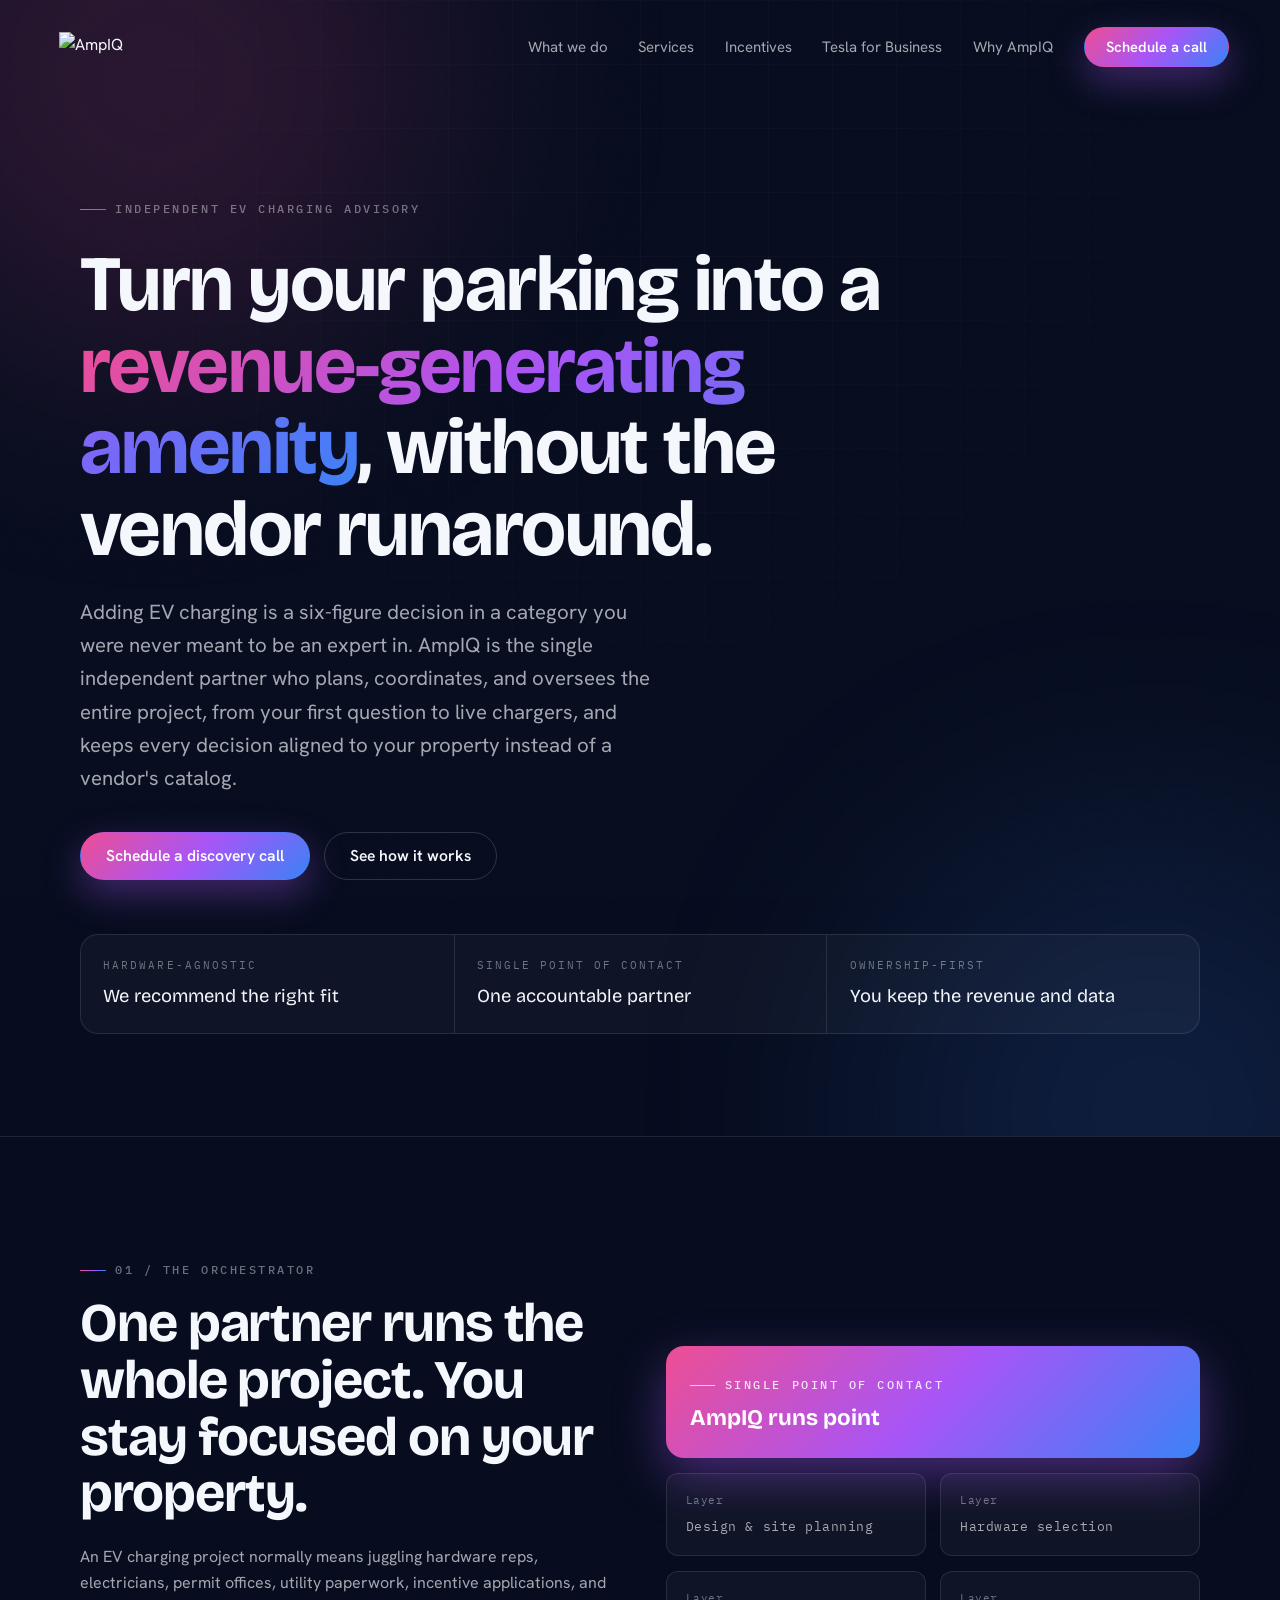
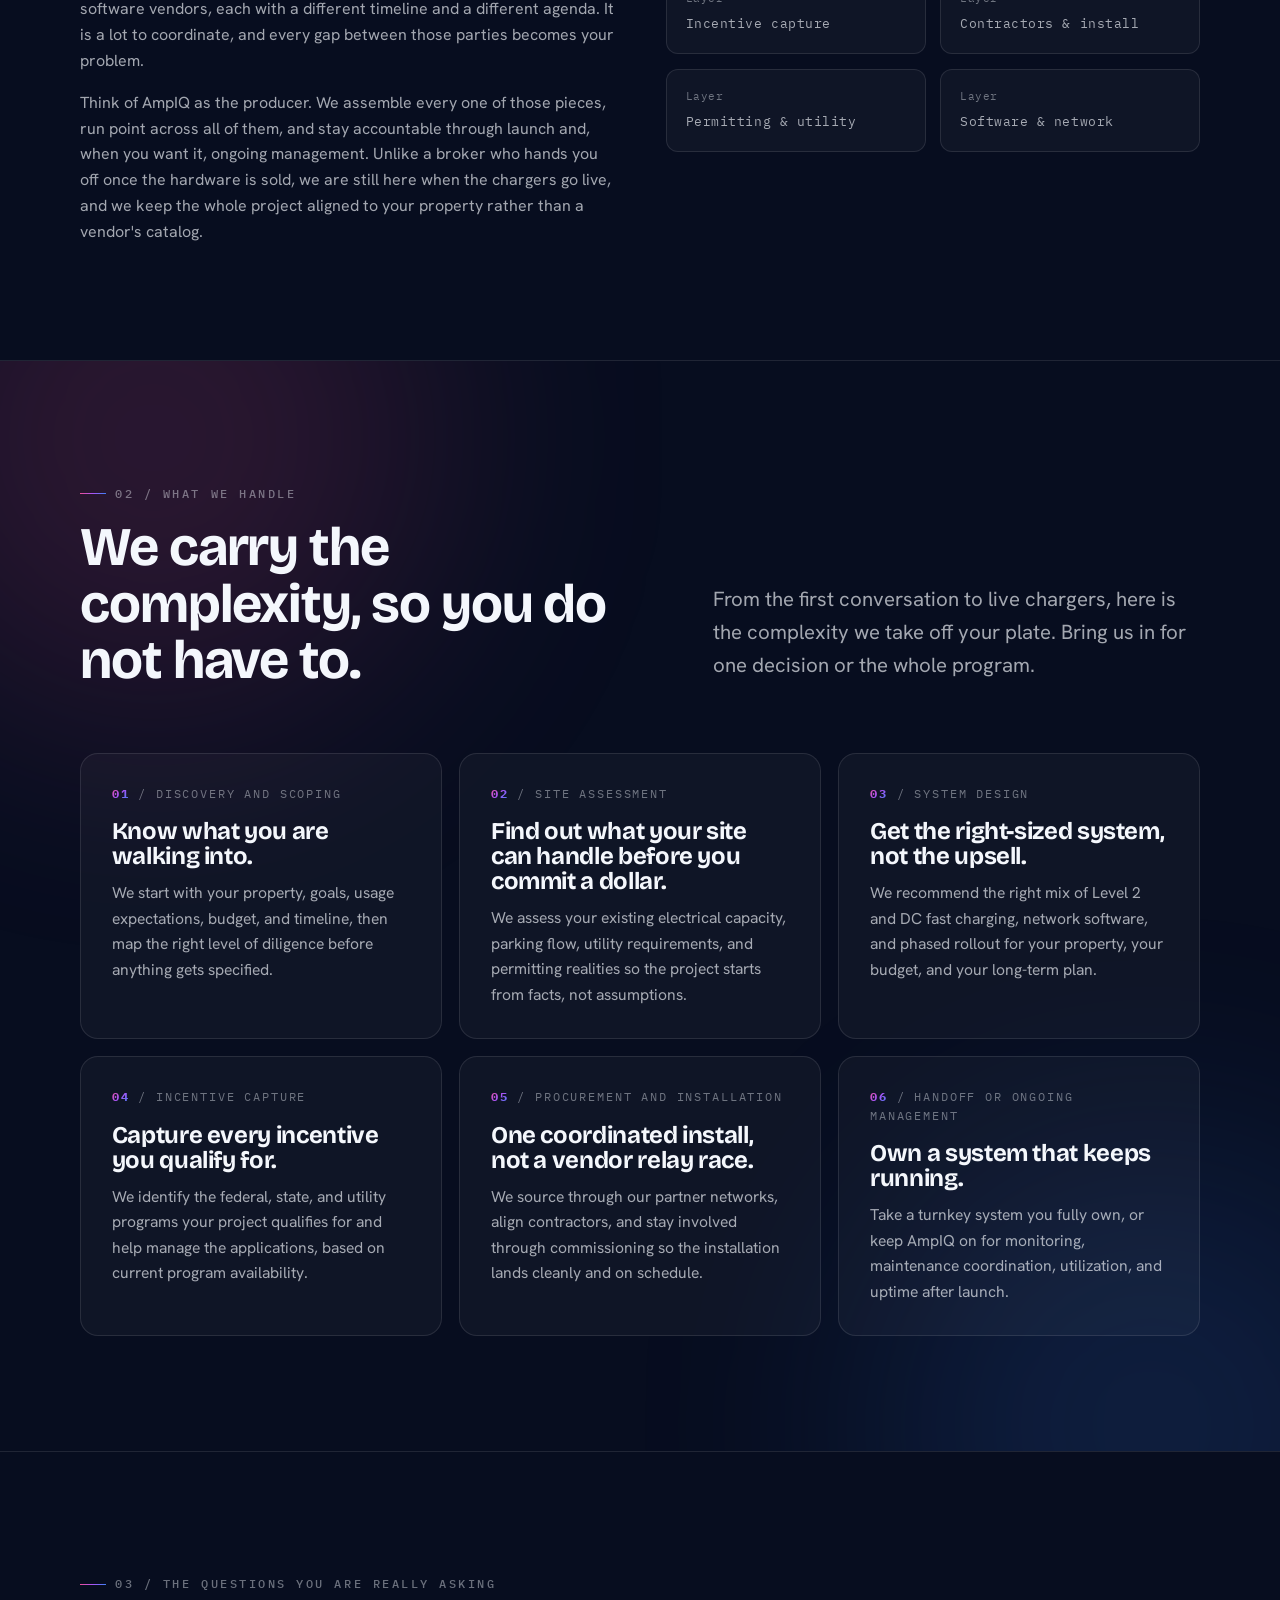
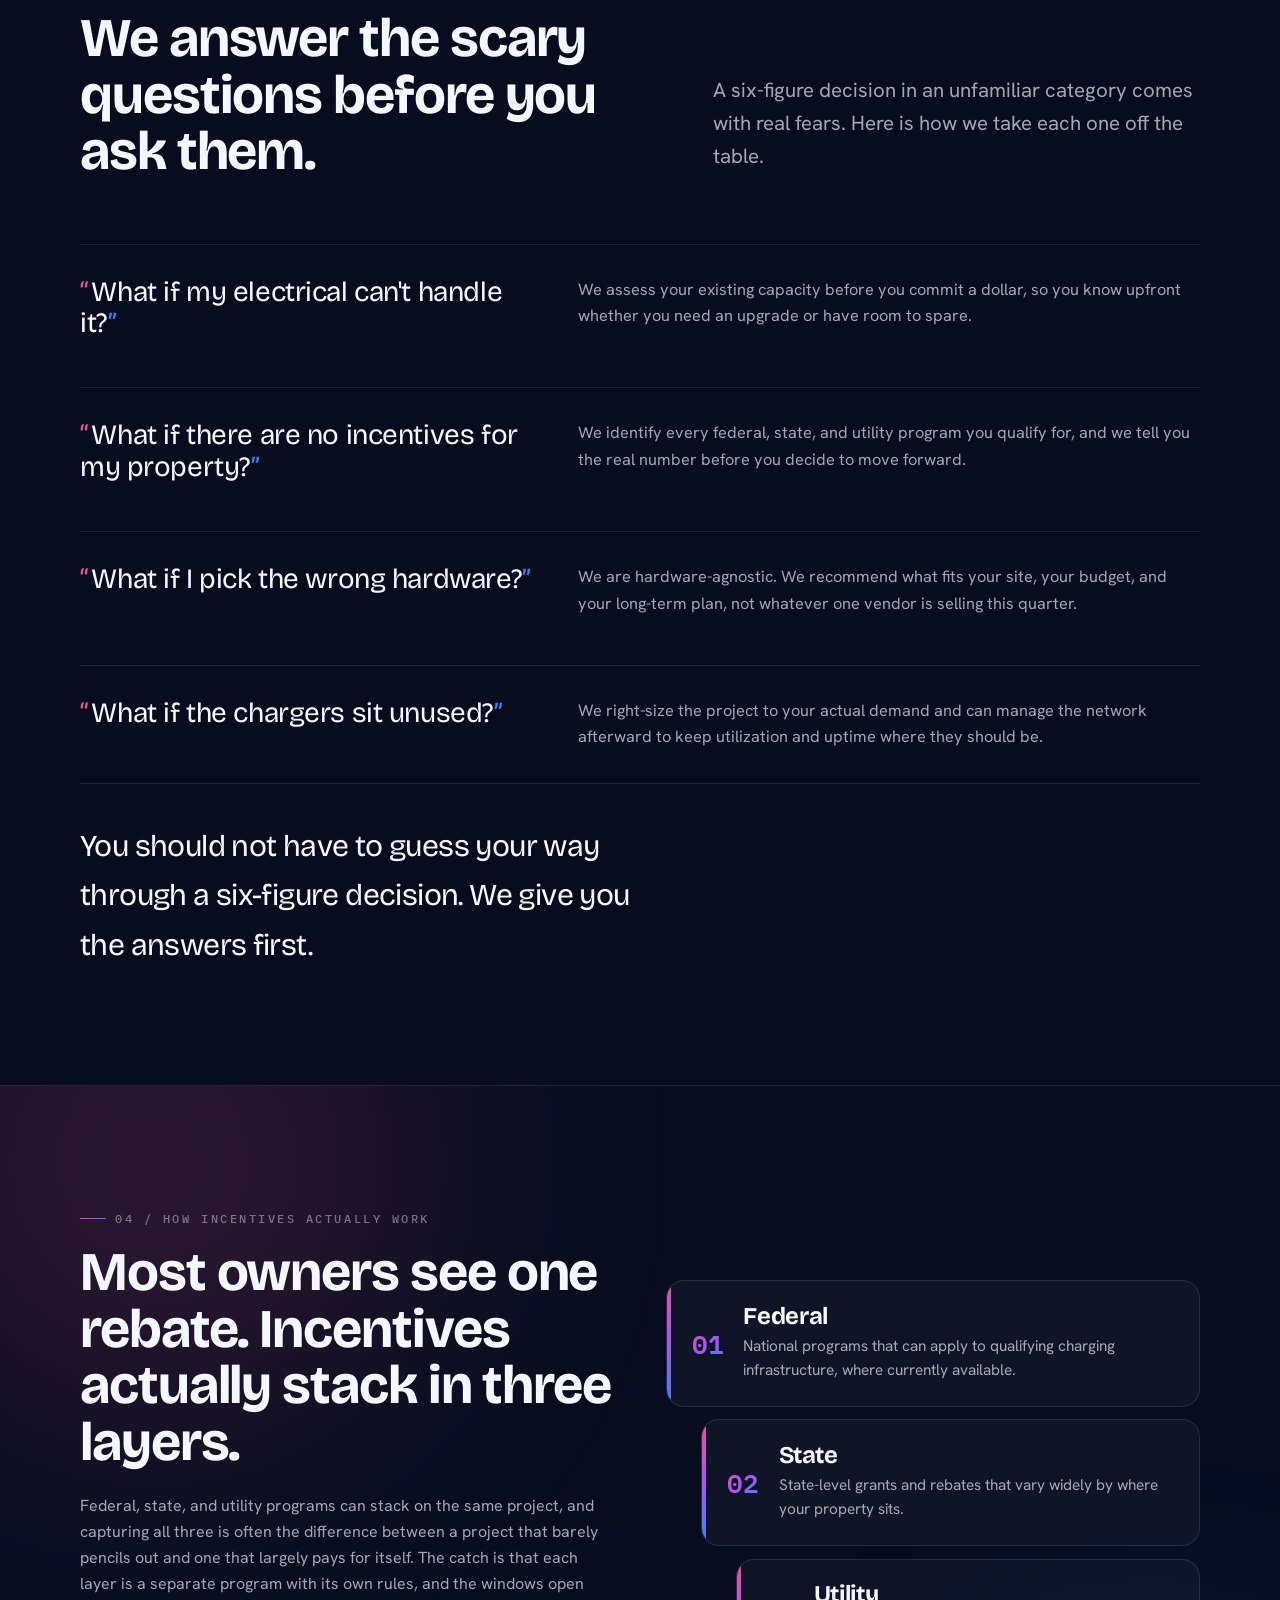
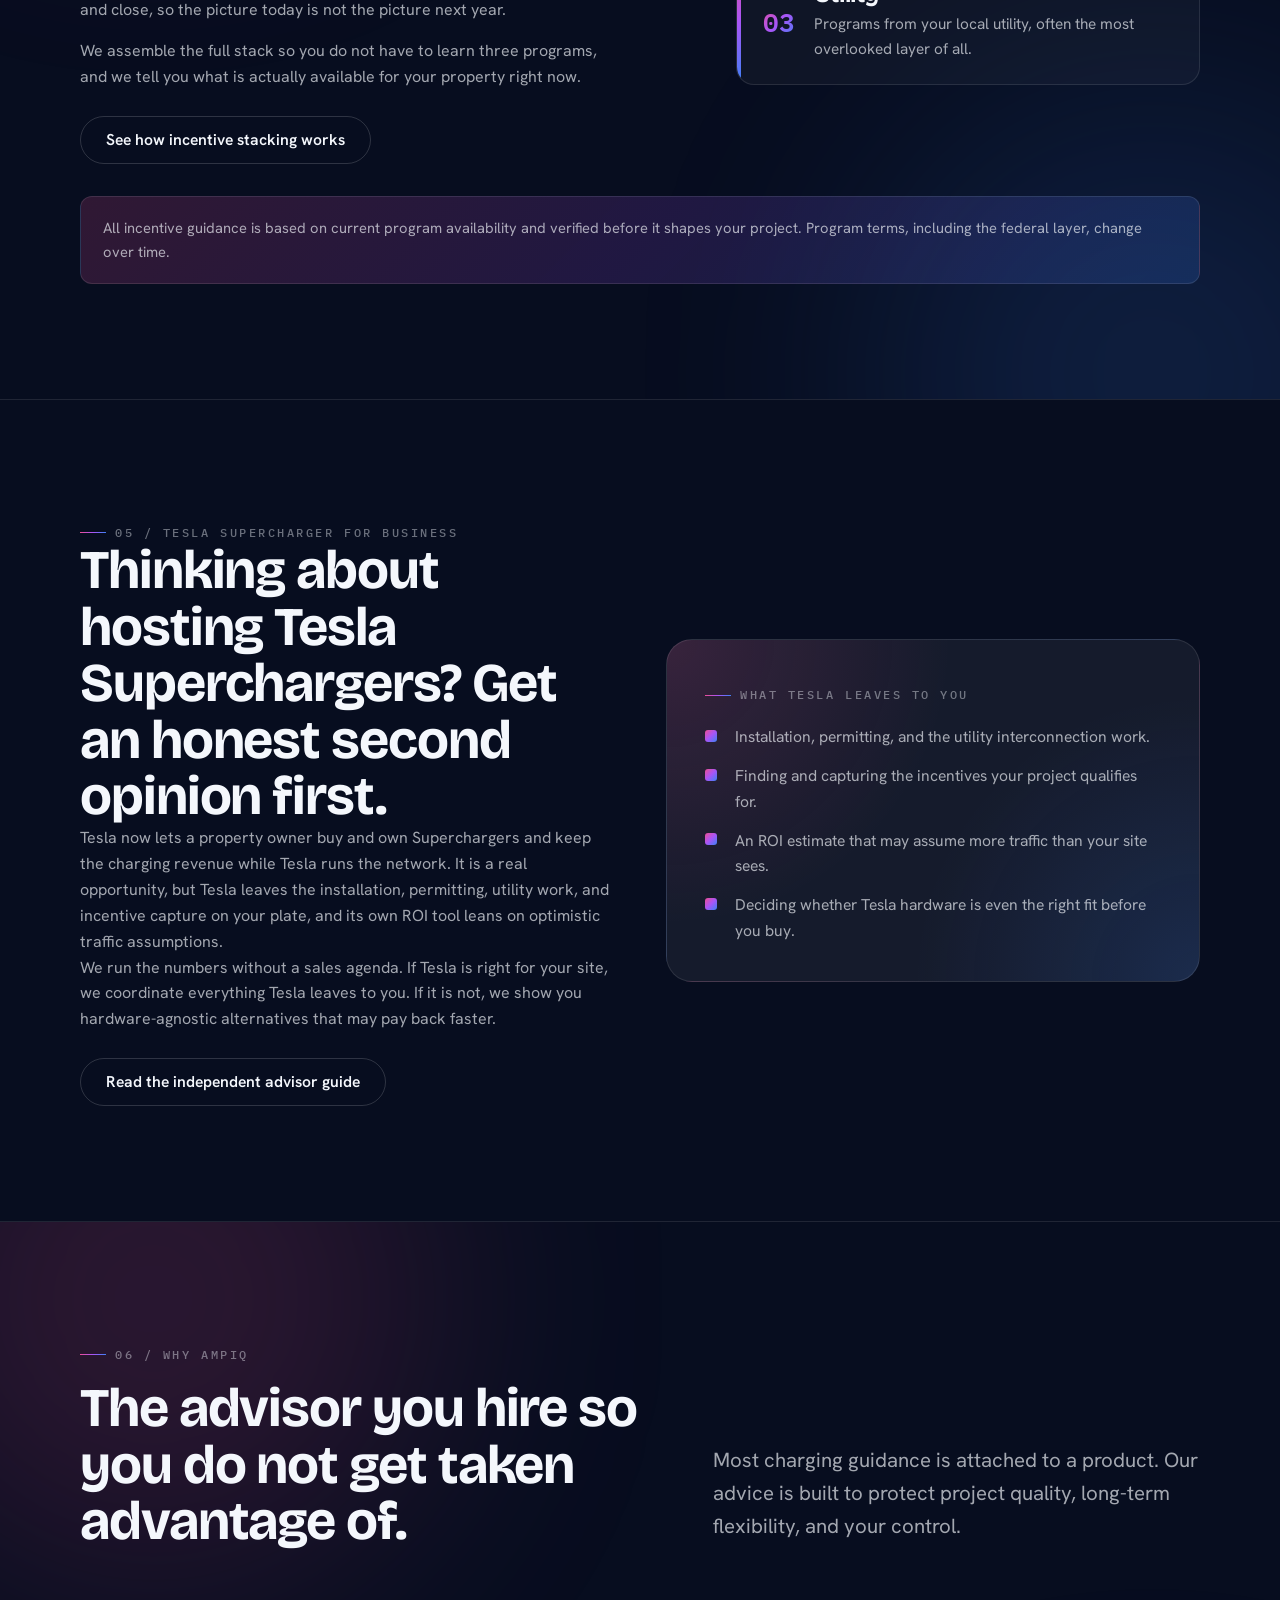
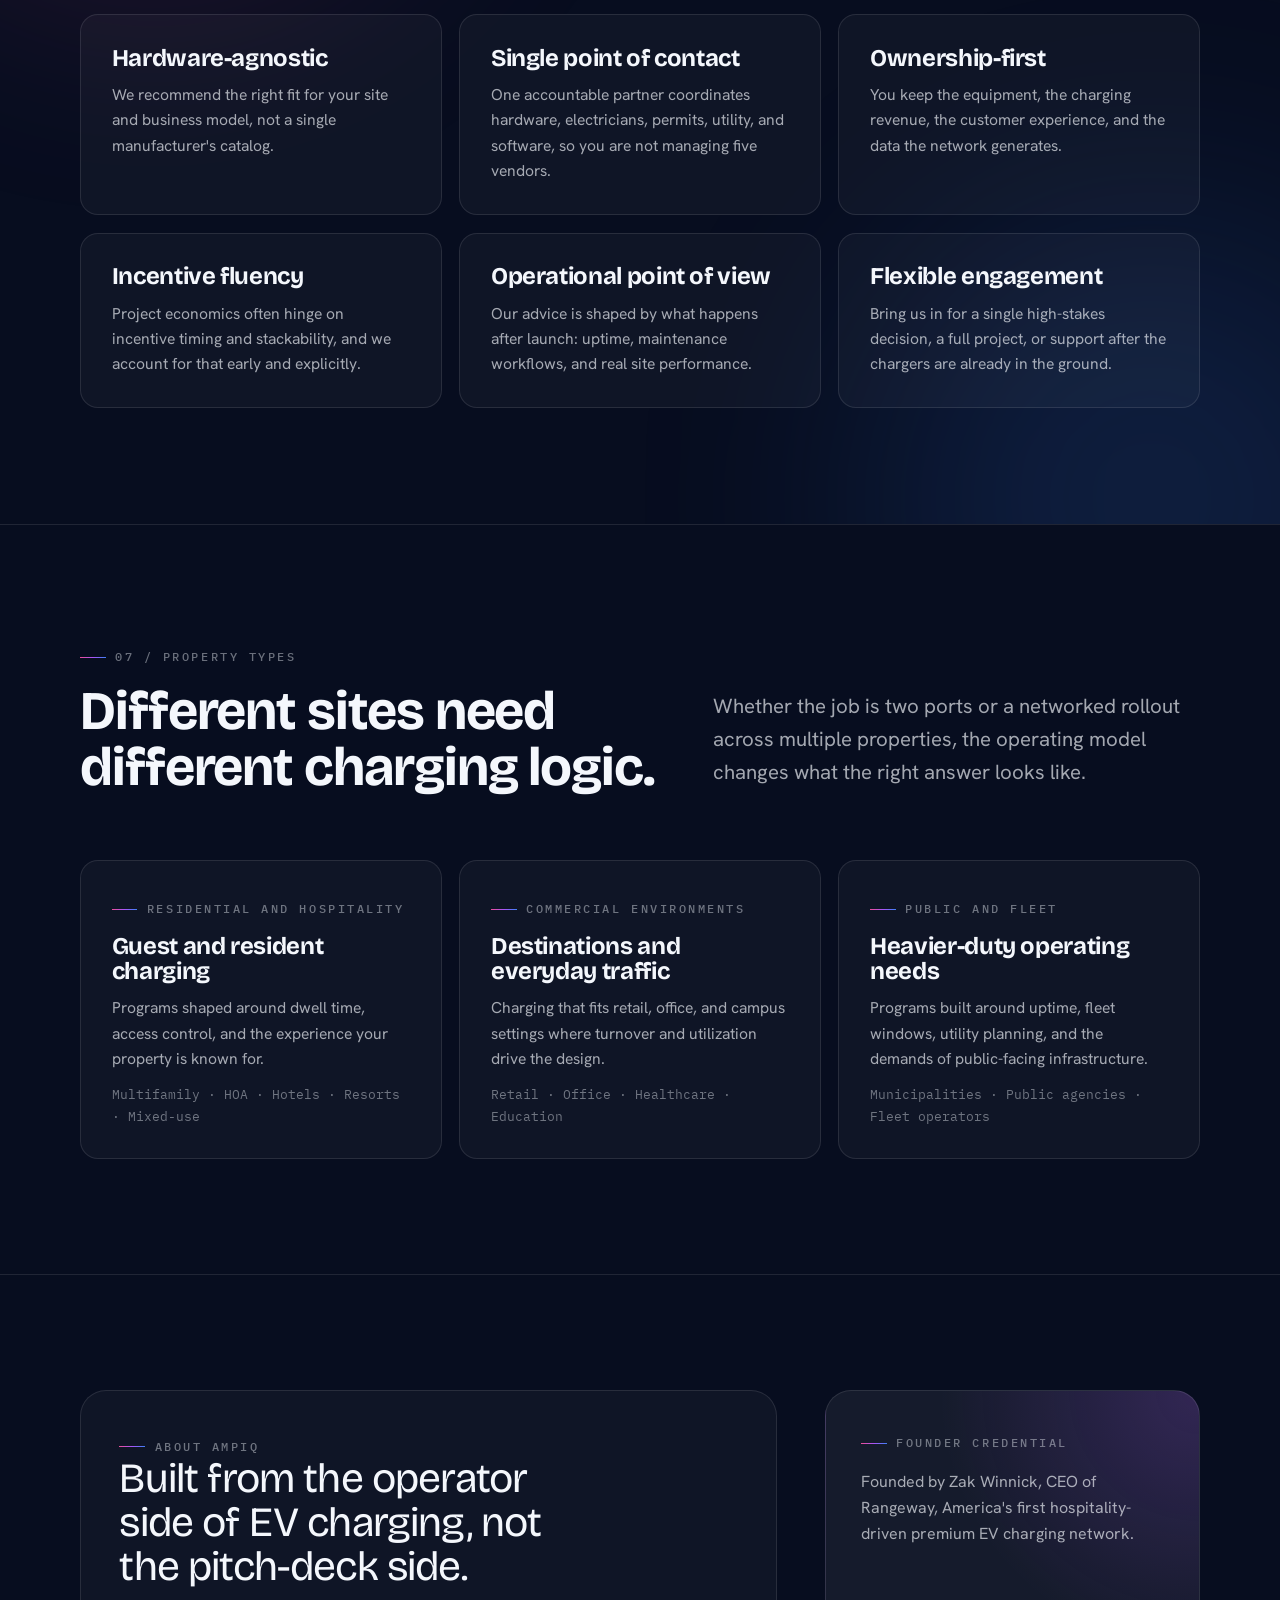
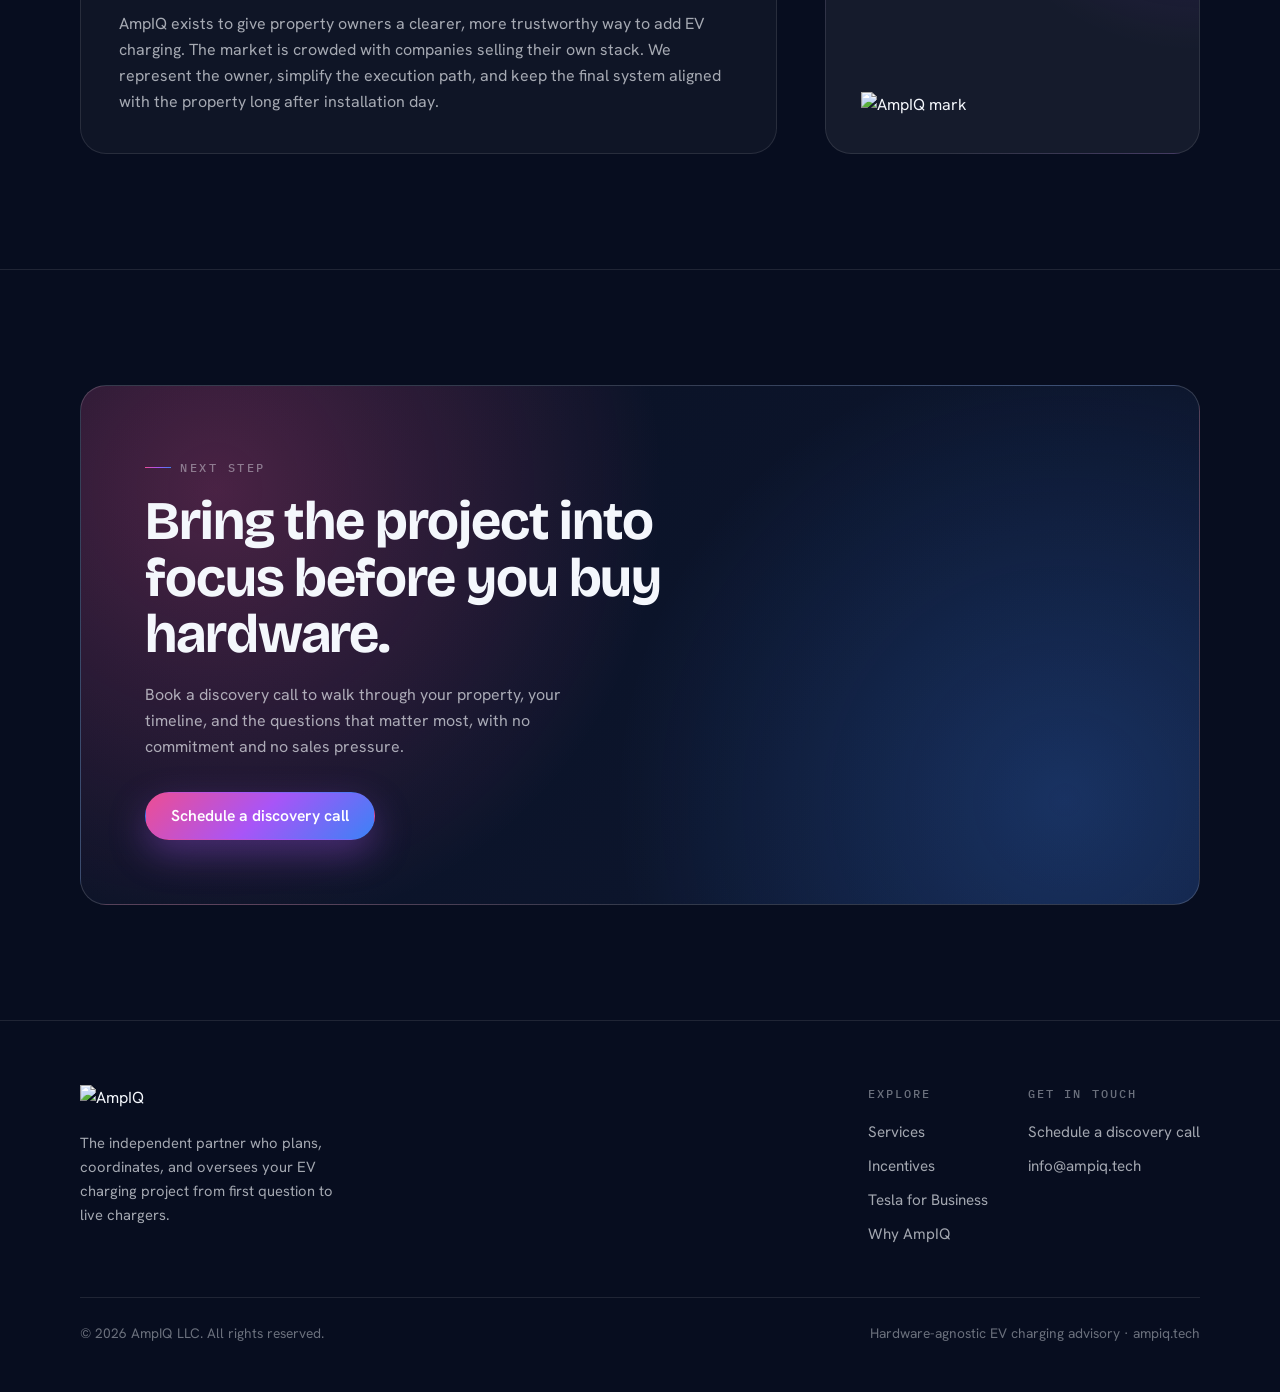
==== index.html @ 083b773a "Fix What We Handle heading copy Co-Authored-By: Claude Opus 4.8 (1M context) <noreply@anthropic.com>" ====
<!DOCTYPE html>
<html lang="en">
<head>
  <script>document.documentElement.classList.add('js');</script>
  <script src="https://tinylytics.app/embed/AM-qzx8NUo6Ey3s-_Zhz.js" defer></script>
  <meta charset="UTF-8">
  <meta name="viewport" content="width=device-width, initial-scale=1.0">
  <title>AmpIQ | The Independent Orchestrator for EV Charging Projects</title>
  <meta name="description" content="AmpIQ is the independent partner who plans, coordinates, and oversees your EV charging project from first question to live chargers. Hardware-agnostic, ownership-first, a single point of contact.">
  <link rel="canonical" href="https://ampiq.tech/">
  <meta property="og:title" content="AmpIQ | The Independent Orchestrator for EV Charging Projects">
  <meta property="og:description" content="One independent partner who plans, coordinates, and oversees your EV charging project from first question to live chargers, aligned to your property instead of a vendor's catalog.">
  <meta property="og:type" content="website">
  <meta property="og:url" content="https://ampiq.tech/">
  <meta property="og:image" content="https://ampiq.tech/assets/ampiq-icon.png">
  <meta name="twitter:card" content="summary">
  <meta name="twitter:title" content="AmpIQ | The Independent Orchestrator for EV Charging">
  <meta name="twitter:description" content="One independent partner who plans, coordinates, and oversees your EV charging project, aligned to your property instead of a vendor's catalog.">
  <meta name="twitter:image" content="https://ampiq.tech/assets/ampiq-icon.png">
  <link rel="icon" href="assets/ampiq-icon.png" type="image/png">
  <link rel="apple-touch-icon" href="assets/ampiq-icon.png">
  <link rel="preconnect" href="https://fonts.googleapis.com">
  <link rel="preconnect" href="https://fonts.gstatic.com" crossorigin>
  <link href="https://fonts.googleapis.com/css2?family=Bricolage+Grotesque:opsz,wght@12..96,400..800&family=Hanken+Grotesk:wght@400;500;600;700&family=IBM+Plex+Mono:wght@400;500&display=swap" rel="stylesheet">
  <link rel="stylesheet" href="assets/styles.css">
</head>
<body>
  <nav class="nav">
    <div class="nav-inner">
      <a href="/" class="nav-logo" aria-label="AmpIQ home">
        <img src="assets/ampiq-logo.png" alt="AmpIQ">
      </a>
      <div class="nav-links">
        <a href="#orchestrator">What we do</a>
        <a href="#handle">Services</a>
        <a href="incentives.html">Incentives</a>
        <a href="tesla-supercharger-for-business.html">Tesla for Business</a>
        <a href="#why">Why AmpIQ</a>
        <a href="https://cal.com/zakwinnick/ampiq" target="_blank" rel="noopener" class="btn btn-primary">Schedule a call</a>
      </div>
      <button class="nav-toggle" aria-label="Open menu" aria-expanded="false">
        <span></span><span></span><span></span>
      </button>
    </div>
  </nav>

  <div class="mobile-menu">
    <span class="label">Menu</span>
    <a href="#orchestrator">What we do</a>
    <a href="#handle">Services</a>
    <a href="incentives.html">Incentives</a>
    <a href="tesla-supercharger-for-business.html">Tesla for Business</a>
    <a href="#why">Why AmpIQ</a>
    <a href="https://cal.com/zakwinnick/ampiq" target="_blank" rel="noopener" class="btn btn-primary">Schedule a discovery call</a>
  </div>

  <main>
    <!-- Hero -->
    <section class="section hero">
      <div class="glow"></div>
      <div class="container">
        <div class="load">
          <span class="label hero-eyebrow">Independent EV charging advisory</span>
          <h1>Turn your parking into a <span class="charge">revenue-generating amenity</span>, without the vendor runaround.</h1>
          <p class="lead">Adding EV charging is a six-figure decision in a category you were never meant to be an expert in. AmpIQ is the single independent partner who plans, coordinates, and oversees the entire project, from your first question to live chargers, and keeps every decision aligned to your property instead of a vendor's catalog.</p>
          <div class="hero-actions">
            <a href="https://cal.com/zakwinnick/ampiq" target="_blank" rel="noopener" class="btn btn-primary">Schedule a discovery call</a>
            <a href="#handle" class="btn btn-ghost">See how it works</a>
          </div>
          <dl class="hero-spec">
            <div>
              <dt>Hardware-agnostic</dt>
              <dd>We recommend the right fit</dd>
            </div>
            <div>
              <dt>Single point of contact</dt>
              <dd>One accountable partner</dd>
            </div>
            <div>
              <dt>Ownership-first</dt>
              <dd>You keep the revenue and data</dd>
            </div>
          </dl>
        </div>
      </div>
    </section>

    <!-- Orchestrator centerpiece -->
    <section class="section" id="orchestrator">
      <div class="container">
        <div class="orchestrator-grid">
          <div class="orchestrator-copy reveal">
            <span class="label">01 / The orchestrator</span>
            <h2>One partner runs the whole project. You stay focused on your property.</h2>
            <p>An EV charging project normally means juggling hardware reps, electricians, permit offices, utility paperwork, incentive applications, and software vendors, each with a different timeline and a different agenda. It is a lot to coordinate, and every gap between those parties becomes your problem.</p>
            <p>Think of AmpIQ as the producer. We assemble every one of those pieces, run point across all of them, and stay accountable through launch and, when you want it, ongoing management. Unlike a broker who hands you off once the hardware is sold, we are still here when the chargers go live, and we keep the whole project aligned to your property rather than a vendor's catalog.</p>
          </div>
          <div class="assembly reveal" aria-hidden="true">
            <div class="assembly-core">
              <div>
                <span class="label">Single point of contact</span>
                <strong>AmpIQ runs point</strong>
              </div>
            </div>
            <div class="tile"><span>Layer</span>Design &amp; site planning</div>
            <div class="tile"><span>Layer</span>Hardware selection</div>
            <div class="tile"><span>Layer</span>Incentive capture</div>
            <div class="tile"><span>Layer</span>Contractors &amp; install</div>
            <div class="tile"><span>Layer</span>Permitting &amp; utility</div>
            <div class="tile"><span>Layer</span>Software &amp; network</div>
          </div>
        </div>
      </div>
    </section>

    <!-- What we handle -->
    <section class="section" id="handle">
      <div class="glow"></div>
      <div class="container">
        <div class="heading reveal">
          <div>
            <span class="label">02 / What we handle</span>
            <h2>We carry the complexity, so you do not have to.</h2>
          </div>
          <p class="lead">From the first conversation to live chargers, here is the complexity we take off your plate. Bring us in for one decision or the whole program.</p>
        </div>
        <div class="grid grid-3">
          <article class="card reveal">
            <div class="index"><b>01</b> / Discovery and scoping</div>
            <h3>Know what you are walking into.</h3>
            <p>We start with your property, goals, usage expectations, budget, and timeline, then map the right level of diligence before anything gets specified.</p>
          </article>
          <article class="card reveal">
            <div class="index"><b>02</b> / Site assessment</div>
            <h3>Find out what your site can handle before you commit a dollar.</h3>
            <p>We assess your existing electrical capacity, parking flow, utility requirements, and permitting realities so the project starts from facts, not assumptions.</p>
          </article>
          <article class="card reveal">
            <div class="index"><b>03</b> / System design</div>
            <h3>Get the right-sized system, not the upsell.</h3>
            <p>We recommend the right mix of Level 2 and DC fast charging, network software, and phased rollout for your property, your budget, and your long-term plan.</p>
          </article>
          <article class="card reveal">
            <div class="index"><b>04</b> / Incentive capture</div>
            <h3>Capture every incentive you qualify for.</h3>
            <p>We identify the federal, state, and utility programs your project qualifies for and help manage the applications, based on current program availability.</p>
          </article>
          <article class="card reveal">
            <div class="index"><b>05</b> / Procurement and installation</div>
            <h3>One coordinated install, not a vendor relay race.</h3>
            <p>We source through our partner networks, align contractors, and stay involved through commissioning so the installation lands cleanly and on schedule.</p>
          </article>
          <article class="card reveal">
            <div class="index"><b>06</b> / Handoff or ongoing management</div>
            <h3>Own a system that keeps running.</h3>
            <p>Take a turnkey system you fully own, or keep AmpIQ on for monitoring, maintenance coordination, utilization, and uptime after launch.</p>
          </article>
        </div>
      </div>
    </section>

    <!-- The questions you're really asking -->
    <section class="section" id="questions">
      <div class="container">
        <div class="heading reveal">
          <div>
            <span class="label">03 / The questions you are really asking</span>
            <h2>We answer the scary questions before you ask them.</h2>
          </div>
          <p class="lead">A six-figure decision in an unfamiliar category comes with real fears. Here is how we take each one off the table.</p>
        </div>
        <div class="questions">
          <div class="qa reveal">
            <p class="q">What if my electrical can't handle it?</p>
            <p class="a">We assess your existing capacity before you commit a dollar, so you know upfront whether you need an upgrade or have room to spare.</p>
          </div>
          <div class="qa reveal">
            <p class="q">What if there are no incentives for my property?</p>
            <p class="a">We identify every federal, state, and utility program you qualify for, and we tell you the real number before you decide to move forward.</p>
          </div>
          <div class="qa reveal">
            <p class="q">What if I pick the wrong hardware?</p>
            <p class="a">We are hardware-agnostic. We recommend what fits your site, your budget, and your long-term plan, not whatever one vendor is selling this quarter.</p>
          </div>
          <div class="qa reveal">
            <p class="q">What if the chargers sit unused?</p>
            <p class="a">We right-size the project to your actual demand and can manage the network afterward to keep utilization and uptime where they should be.</p>
          </div>
        </div>
        <p class="questions-close reveal">You should not have to guess your way through a six-figure decision. We give you the answers first.</p>
      </div>
    </section>

    <!-- Incentives teaser -->
    <section class="section" id="incentives">
      <div class="glow"></div>
      <div class="container">
        <div class="orchestrator-grid">
          <div class="orchestrator-copy reveal">
            <span class="label">04 / How incentives actually work</span>
            <h2>Most owners see one rebate. Incentives actually stack in three layers.</h2>
            <p>Federal, state, and utility programs can stack on the same project, and capturing all three is often the difference between a project that barely pencils out and one that largely pays for itself. The catch is that each layer is a separate program with its own rules, and the windows open and close, so the picture today is not the picture next year.</p>
            <p>We assemble the full stack so you do not have to learn three programs, and we tell you what is actually available for your property right now.</p>
            <a href="incentives.html" class="btn btn-ghost" style="margin-top:1.6rem">See how incentive stacking works</a>
          </div>
          <div class="layers reveal">
            <div class="layer layer-stack-1">
              <span class="layer-num">01</span>
              <div>
                <h3>Federal</h3>
                <p>National programs that can apply to qualifying charging infrastructure, where currently available.</p>
              </div>
            </div>
            <div class="layer layer-stack-2">
              <span class="layer-num">02</span>
              <div>
                <h3>State</h3>
                <p>State-level grants and rebates that vary widely by where your property sits.</p>
              </div>
            </div>
            <div class="layer layer-stack-3">
              <span class="layer-num">03</span>
              <div>
                <h3>Utility</h3>
                <p>Programs from your local utility, often the most overlooked layer of all.</p>
              </div>
            </div>
          </div>
        </div>
        <p class="note reveal" style="margin-top:2rem">All incentive guidance is based on current program availability and verified before it shapes your project. Program terms, including the federal layer, change over time.</p>
      </div>
    </section>

    <!-- Tesla teaser -->
    <section class="section" id="tesla">
      <div class="container">
        <div class="split">
          <div class="reveal">
            <span class="label">05 / Tesla Supercharger for Business</span>
            <h2>Thinking about hosting Tesla Superchargers? Get an honest second opinion first.</h2>
            <p>Tesla now lets a property owner buy and own Superchargers and keep the charging revenue while Tesla runs the network. It is a real opportunity, but Tesla leaves the installation, permitting, utility work, and incentive capture on your plate, and its own ROI tool leans on optimistic traffic assumptions.</p>
            <p>We run the numbers without a sales agenda. If Tesla is right for your site, we coordinate everything Tesla leaves to you. If it is not, we show you hardware-agnostic alternatives that may pay back faster.</p>
            <a href="tesla-supercharger-for-business.html" class="btn btn-ghost" style="margin-top:1.6rem">Read the independent advisor guide</a>
          </div>
          <div class="panel accent reveal">
            <span class="label">What Tesla leaves to you</span>
            <ul class="checklist">
              <li>Installation, permitting, and the utility interconnection work.</li>
              <li>Finding and capturing the incentives your project qualifies for.</li>
              <li>An ROI estimate that may assume more traffic than your site sees.</li>
              <li>Deciding whether Tesla hardware is even the right fit before you buy.</li>
            </ul>
          </div>
        </div>
      </div>
    </section>

    <!-- Why AmpIQ -->
    <section class="section" id="why">
      <div class="glow"></div>
      <div class="container">
        <div class="heading reveal">
          <div>
            <span class="label">06 / Why AmpIQ</span>
            <h2>The advisor you hire so you do not get taken advantage of.</h2>
          </div>
          <p class="lead">Most charging guidance is attached to a product. Our advice is built to protect project quality, long-term flexibility, and your control.</p>
        </div>
        <div class="grid grid-3">
          <article class="card reveal">
            <h3>Hardware-agnostic</h3>
            <p>We recommend the right fit for your site and business model, not a single manufacturer's catalog.</p>
          </article>
          <article class="card reveal">
            <h3>Single point of contact</h3>
            <p>One accountable partner coordinates hardware, electricians, permits, utility, and software, so you are not managing five vendors.</p>
          </article>
          <article class="card reveal">
            <h3>Ownership-first</h3>
            <p>You keep the equipment, the charging revenue, the customer experience, and the data the network generates.</p>
          </article>
          <article class="card reveal">
            <h3>Incentive fluency</h3>
            <p>Project economics often hinge on incentive timing and stackability, and we account for that early and explicitly.</p>
          </article>
          <article class="card reveal">
            <h3>Operational point of view</h3>
            <p>Our advice is shaped by what happens after launch: uptime, maintenance workflows, and real site performance.</p>
          </article>
          <article class="card reveal">
            <h3>Flexible engagement</h3>
            <p>Bring us in for a single high-stakes decision, a full project, or support after the chargers are already in the ground.</p>
          </article>
        </div>
      </div>
    </section>

    <!-- Property types -->
    <section class="section" id="properties">
      <div class="container">
        <div class="heading reveal">
          <div>
            <span class="label">07 / Property types</span>
            <h2>Different sites need different charging logic.</h2>
          </div>
          <p class="lead">Whether the job is two ports or a networked rollout across multiple properties, the operating model changes what the right answer looks like.</p>
        </div>
        <div class="grid grid-3">
          <article class="card reveal">
            <span class="label">Residential and hospitality</span>
            <h3 style="margin-top:1rem">Guest and resident charging</h3>
            <p>Programs shaped around dwell time, access control, and the experience your property is known for.</p>
            <p style="margin-top:0.8rem;font-family:var(--font-mono);font-size:0.82rem;color:var(--text-faint)">Multifamily · HOA · Hotels · Resorts · Mixed-use</p>
          </article>
          <article class="card reveal">
            <span class="label">Commercial environments</span>
            <h3 style="margin-top:1rem">Destinations and everyday traffic</h3>
            <p>Charging that fits retail, office, and campus settings where turnover and utilization drive the design.</p>
            <p style="margin-top:0.8rem;font-family:var(--font-mono);font-size:0.82rem;color:var(--text-faint)">Retail · Office · Healthcare · Education</p>
          </article>
          <article class="card reveal">
            <span class="label">Public and fleet</span>
            <h3 style="margin-top:1rem">Heavier-duty operating needs</h3>
            <p>Programs built around uptime, fleet windows, utility planning, and the demands of public-facing infrastructure.</p>
            <p style="margin-top:0.8rem;font-family:var(--font-mono);font-size:0.82rem;color:var(--text-faint)">Municipalities · Public agencies · Fleet operators</p>
          </article>
        </div>
      </div>
    </section>

    <!-- About -->
    <section class="section" id="about">
      <div class="container">
        <div class="about-grid">
          <article class="about-card reveal">
            <span class="label">About AmpIQ</span>
            <blockquote>Built from the operator side of EV charging, not the pitch-deck side.</blockquote>
            <p>AmpIQ exists to give property owners a clearer, more trustworthy way to add EV charging. The market is crowded with companies selling their own stack. We represent the owner, simplify the execution path, and keep the final system aligned with the property long after installation day.</p>
          </article>
          <aside class="about-side reveal">
            <div>
              <span class="label">Founder credential</span>
              <p style="margin-top:1rem">Founded by Zak Winnick, CEO of Rangeway, America's first hospitality-driven premium EV charging network.</p>
            </div>
            <img src="assets/ampiq-icon.png" alt="AmpIQ mark">
          </aside>
        </div>
      </div>
    </section>

    <!-- Final CTA -->
    <section class="section">
      <div class="container">
        <div class="cta reveal">
          <span class="label">Next step</span>
          <h2>Bring the project into focus before you buy hardware.</h2>
          <p>Book a discovery call to walk through your property, your timeline, and the questions that matter most, with no commitment and no sales pressure.</p>
          <a href="https://cal.com/zakwinnick/ampiq" target="_blank" rel="noopener" class="btn btn-primary">Schedule a discovery call</a>
        </div>
      </div>
    </section>
  </main>

  <footer>
    <div class="container">
      <div class="footer-grid">
        <div class="footer-brand">
          <img src="assets/ampiq-logo.png" alt="AmpIQ">
          <p>The independent partner who plans, coordinates, and oversees your EV charging project from first question to live chargers.</p>
        </div>
        <div class="footer-cols">
          <div class="footer-col">
            <h4>Explore</h4>
            <a href="#handle">Services</a>
            <a href="incentives.html">Incentives</a>
            <a href="tesla-supercharger-for-business.html">Tesla for Business</a>
            <a href="#why">Why AmpIQ</a>
          </div>
          <div class="footer-col">
            <h4>Get in touch</h4>
            <a href="https://cal.com/zakwinnick/ampiq" target="_blank" rel="noopener">Schedule a discovery call</a>
            <a data-user="info" data-domain="ampiq.tech">Email AmpIQ</a>
          </div>
        </div>
      </div>
      <div class="footer-base">
        <span>&copy; <span data-year></span> AmpIQ LLC. All rights reserved.</span>
        <span>Hardware-agnostic EV charging advisory · ampiq.tech</span>
      </div>
    </div>
  </footer>

  <script src="assets/main.js" defer></script>
</body>
</html>
---- assets/styles.css ----
/* ==========================================================================
   AmpIQ — shared design system
   "Engineered precision": dark-dominant navy base, blueprint hairlines,
   monospace measurement labels, the pink-to-blue gradient as a charged accent.
   Single source of truth across index, incentives, and tesla pages.
   ========================================================================== */

:root {
  /* Brand */
  --pink: #ed4e93;
  --purple: #a855f7;
  --blue: #3b82f6;
  --grad: linear-gradient(135deg, var(--pink), var(--purple), var(--blue));
  --grad-soft: linear-gradient(135deg, rgba(237, 78, 147, 0.18), rgba(168, 85, 247, 0.16), rgba(59, 130, 246, 0.18));

  /* Surfaces (dark-dominant) */
  --navy: #070d1f;
  --navy-1: #0a1124;
  --navy-2: #0d1730;
  --panel: rgba(255, 255, 255, 0.035);
  --panel-strong: rgba(255, 255, 255, 0.06);

  /* Ink */
  --text: #f4f7fc;
  --text-muted: rgba(244, 247, 252, 0.66);
  --text-faint: rgba(244, 247, 252, 0.42);

  /* Lines */
  --line: rgba(255, 255, 255, 0.1);
  --line-strong: rgba(255, 255, 255, 0.16);

  /* Type */
  --font-display: "Bricolage Grotesque", Georgia, serif;
  --font-body: "Hanken Grotesk", system-ui, sans-serif;
  --font-mono: "IBM Plex Mono", ui-monospace, monospace;

  /* Metrics */
  --max-width: 1200px;
  --gutter: clamp(1.1rem, 4vw, 2.5rem);
  --radius: 18px;
  --radius-sm: 12px;
  --radius-lg: 26px;
  --shadow: 0 30px 70px rgba(0, 0, 0, 0.45);
  --ease: cubic-bezier(0.22, 1, 0.36, 1);
}

*,
*::before,
*::after {
  box-sizing: border-box;
  margin: 0;
  padding: 0;
}

html {
  scroll-behavior: smooth;
  -webkit-text-size-adjust: 100%;
}

body {
  font-family: var(--font-body);
  background-color: var(--navy);
  color: var(--text);
  line-height: 1.62;
  -webkit-font-smoothing: antialiased;
  text-rendering: optimizeLegibility;
  overflow-x: hidden;
  position: relative;
  min-height: 100vh;
}

/* Blueprint background: fine grid + radial glow + grain, all fixed and behind. */
body::before {
  content: "";
  position: fixed;
  inset: 0;
  z-index: -2;
  background-image:
    linear-gradient(rgba(255, 255, 255, 0.028) 1px, transparent 1px),
    linear-gradient(90deg, rgba(255, 255, 255, 0.028) 1px, transparent 1px);
  background-size: 64px 64px;
  -webkit-mask-image: radial-gradient(circle at 50% 18%, #000 0%, transparent 78%);
  mask-image: radial-gradient(circle at 50% 18%, #000 0%, transparent 78%);
}

body::after {
  content: "";
  position: fixed;
  inset: 0;
  z-index: -1;
  pointer-events: none;
  opacity: 0.4;
  background-image: url("data:image/svg+xml,%3Csvg xmlns='http://www.w3.org/2000/svg' width='160' height='160'%3E%3Cfilter id='n'%3E%3CfeTurbulence type='fractalNoise' baseFrequency='0.85' numOctaves='2' stitchTiles='stitch'/%3E%3C/filter%3E%3Crect width='100%25' height='100%25' filter='url(%23n)' opacity='0.035'/%3E%3C/svg%3E");
}

img {
  display: block;
  max-width: 100%;
  height: auto;
}

a {
  color: inherit;
  text-decoration: none;
}

::selection {
  background: rgba(168, 85, 247, 0.4);
  color: #fff;
}

:focus-visible {
  outline: 2px solid var(--blue);
  outline-offset: 3px;
  border-radius: 4px;
}

/* ---- Layout primitives -------------------------------------------------- */

.container {
  width: 100%;
  max-width: var(--max-width);
  margin-inline: auto;
  padding-inline: var(--gutter);
}

.section {
  position: relative;
  padding-block: clamp(4.5rem, 9vw, 8rem);
}

.section + .section {
  border-top: 1px solid var(--line);
}

/* Atmospheric color wash anchored to specific sections. */
.glow {
  position: absolute;
  inset: 0;
  overflow: hidden;
  pointer-events: none;
  z-index: 0;
}

.glow::before,
.glow::after {
  content: "";
  position: absolute;
  width: 44vw;
  height: 44vw;
  border-radius: 50%;
  filter: blur(130px);
  opacity: 0.5;
}

.glow::before {
  top: -16vw;
  left: -10vw;
  background: rgba(237, 78, 147, 0.32);
}

.glow::after {
  bottom: -20vw;
  right: -12vw;
  background: rgba(59, 130, 246, 0.3);
}

.section > .container {
  position: relative;
  z-index: 1;
}

/* ---- Type & labels ------------------------------------------------------ */

h1,
h2,
h3 {
  font-family: var(--font-display);
  font-weight: 700;
  line-height: 1.04;
  letter-spacing: -0.02em;
  color: var(--text);
}

h1 {
  font-size: clamp(2.6rem, 6.4vw, 4.9rem);
}

h2 {
  font-size: clamp(2.05rem, 4.4vw, 3.4rem);
}

h3 {
  font-size: clamp(1.25rem, 2vw, 1.5rem);
  letter-spacing: -0.015em;
}

p {
  color: var(--text-muted);
}

strong {
  color: var(--text);
}

.lead {
  font-size: clamp(1.08rem, 1.6vw, 1.3rem);
  color: var(--text-muted);
  max-width: 56ch;
}

/* Monospace measurement label, the signature "spec-sheet" device. */
.label {
  display: inline-flex;
  align-items: center;
  gap: 0.6rem;
  font-family: var(--font-mono);
  font-size: 0.72rem;
  font-weight: 500;
  letter-spacing: 0.22em;
  text-transform: uppercase;
  color: var(--text-faint);
}

.label::before {
  content: "";
  width: 1.6rem;
  height: 1px;
  background: var(--grad);
}

.gradient-text {
  background: var(--grad);
  -webkit-background-clip: text;
  background-clip: text;
  color: transparent;
}

/* Section heading block */
.heading {
  display: grid;
  grid-template-columns: minmax(0, 1.1fr) minmax(0, 0.9fr);
  gap: clamp(1rem, 3vw, 3rem);
  align-items: end;
  margin-bottom: clamp(2.4rem, 5vw, 4rem);
}

.heading h2 {
  margin-top: 1rem;
  max-width: 18ch;
}

.heading .lead {
  padding-bottom: 0.4rem;
}

/* ---- Buttons ------------------------------------------------------------ */

.btn {
  display: inline-flex;
  align-items: center;
  justify-content: center;
  gap: 0.55rem;
  font-family: var(--font-body);
  font-size: 0.98rem;
  font-weight: 600;
  line-height: 1;
  padding: 0.95rem 1.55rem;
  border-radius: 999px;
  border: 1px solid transparent;
  cursor: pointer;
  transition: transform 0.25s var(--ease), box-shadow 0.25s var(--ease), background 0.25s var(--ease), border-color 0.25s var(--ease);
  white-space: nowrap;
}

.btn svg {
  width: 1.05em;
  height: 1.05em;
}

.btn-primary {
  background: var(--grad);
  color: #fff;
  box-shadow: 0 14px 36px rgba(168, 85, 247, 0.35);
}

.btn-primary:hover {
  transform: translateY(-2px);
  box-shadow: 0 20px 48px rgba(168, 85, 247, 0.48);
}

.btn-ghost {
  background: transparent;
  color: var(--text);
  border-color: var(--line-strong);
}

.btn-ghost:hover {
  border-color: rgba(255, 255, 255, 0.4);
  background: var(--panel);
  transform: translateY(-2px);
}

/* ---- Navigation --------------------------------------------------------- */

.nav {
  position: fixed;
  top: 0;
  left: 0;
  right: 0;
  z-index: 100;
  padding: 1rem var(--gutter);
  transition: padding 0.3s var(--ease);
}

.nav-inner {
  max-width: var(--max-width);
  margin-inline: auto;
  display: flex;
  align-items: center;
  justify-content: space-between;
  gap: 1rem;
  padding: 0.65rem 0.65rem 0.65rem 1.1rem;
  border-radius: 999px;
  border: 1px solid transparent;
  transition: background 0.3s var(--ease), border-color 0.3s var(--ease), box-shadow 0.3s var(--ease), backdrop-filter 0.3s var(--ease);
}

.nav.scrolled .nav-inner {
  background: rgba(7, 13, 31, 0.72);
  border-color: var(--line);
  box-shadow: 0 12px 40px rgba(0, 0, 0, 0.4);
  -webkit-backdrop-filter: blur(24px);
  backdrop-filter: blur(24px);
}

.nav-logo img {
  height: 30px;
  width: auto;
}

.nav-links {
  display: flex;
  align-items: center;
  gap: 1.9rem;
}

.nav-links a:not(.btn) {
  font-size: 0.94rem;
  color: var(--text-muted);
  transition: color 0.2s ease;
}

.nav-links a:not(.btn):hover {
  color: var(--text);
}

.nav-links .btn {
  padding: 0.72rem 1.3rem;
  font-size: 0.92rem;
}

.nav-toggle {
  display: none;
  flex-direction: column;
  justify-content: center;
  gap: 5px;
  width: 44px;
  height: 44px;
  background: transparent;
  border: none;
  cursor: pointer;
}

.nav-toggle span {
  display: block;
  width: 22px;
  height: 2px;
  margin-inline: auto;
  background: var(--text);
  border-radius: 2px;
  transition: transform 0.3s var(--ease), opacity 0.2s ease;
}

.nav-toggle.open span:nth-child(1) {
  transform: translateY(7px) rotate(45deg);
}

.nav-toggle.open span:nth-child(2) {
  opacity: 0;
}

.nav-toggle.open span:nth-child(3) {
  transform: translateY(-7px) rotate(-45deg);
}

/* Mobile fullscreen menu */
.mobile-menu {
  position: fixed;
  inset: 0;
  z-index: 99;
  display: flex;
  flex-direction: column;
  justify-content: center;
  gap: 1.4rem;
  padding: var(--gutter);
  background: rgba(7, 13, 31, 0.97);
  -webkit-backdrop-filter: blur(20px);
  backdrop-filter: blur(20px);
  opacity: 0;
  visibility: hidden;
  transform: translateY(-12px);
  transition: opacity 0.3s var(--ease), transform 0.3s var(--ease), visibility 0.3s;
}

.mobile-menu.open {
  opacity: 1;
  visibility: visible;
  transform: translateY(0);
}

.mobile-menu a:not(.btn) {
  font-family: var(--font-display);
  font-size: 2rem;
  letter-spacing: -0.02em;
  color: var(--text);
}

.mobile-menu .label {
  margin-bottom: 0.5rem;
}

.mobile-menu .btn {
  margin-top: 1rem;
  align-self: flex-start;
}

/* ---- Hero --------------------------------------------------------------- */

.hero {
  padding-top: clamp(8rem, 16vw, 12rem);
  padding-bottom: clamp(4rem, 8vw, 7rem);
  overflow: hidden;
}

.hero-eyebrow {
  margin-bottom: 1.6rem;
}

.hero h1 {
  max-width: 17ch;
}

.hero h1 .charge {
  position: relative;
  background: var(--grad);
  -webkit-background-clip: text;
  background-clip: text;
  color: transparent;
}

.hero .lead {
  margin-top: 1.6rem;
  max-width: 52ch;
}

.hero-actions {
  display: flex;
  flex-wrap: wrap;
  gap: 0.9rem;
  margin-top: 2.3rem;
}

.hero-spec {
  margin-top: 3.4rem;
  display: grid;
  grid-template-columns: repeat(3, minmax(0, 1fr));
  gap: 0;
  border: 1px solid var(--line);
  border-radius: var(--radius);
  overflow: hidden;
  background: var(--panel);
}

.hero-spec div {
  padding: 1.3rem 1.4rem;
}

.hero-spec div + div {
  border-left: 1px solid var(--line);
}

.hero-spec dt {
  font-family: var(--font-mono);
  font-size: 0.7rem;
  letter-spacing: 0.18em;
  text-transform: uppercase;
  color: var(--text-faint);
  margin-bottom: 0.5rem;
}

.hero-spec dd {
  font-family: var(--font-display);
  font-size: 1.15rem;
  color: var(--text);
}

/* ---- Orchestrator centerpiece ------------------------------------------ */

.orchestrator-grid {
  display: grid;
  grid-template-columns: minmax(0, 1fr) minmax(0, 1fr);
  gap: clamp(1.5rem, 4vw, 4rem);
  align-items: center;
}

.orchestrator-copy h2 {
  margin: 1rem 0 1.4rem;
  max-width: 16ch;
}

.orchestrator-copy p + p {
  margin-top: 1rem;
}

.assembly {
  position: relative;
  display: grid;
  grid-template-columns: repeat(2, 1fr);
  gap: 0.9rem;
}

.assembly-core {
  grid-column: 1 / -1;
  display: flex;
  align-items: center;
  gap: 1rem;
  padding: 1.4rem 1.5rem;
  border-radius: var(--radius);
  background: var(--grad);
  color: #fff;
  box-shadow: 0 18px 50px rgba(168, 85, 247, 0.4);
}

.assembly-core .label {
  color: rgba(255, 255, 255, 0.85);
}

.assembly-core .label::before {
  background: rgba(255, 255, 255, 0.7);
}

.assembly-core strong {
  display: block;
  font-family: var(--font-display);
  font-size: 1.4rem;
  color: #fff;
  margin-top: 0.3rem;
}

.tile {
  position: relative;
  padding: 1.15rem 1.2rem;
  border-radius: var(--radius-sm);
  border: 1px solid var(--line);
  background: var(--panel);
  font-family: var(--font-mono);
  font-size: 0.82rem;
  letter-spacing: 0.04em;
  color: var(--text-muted);
  transition: border-color 0.25s ease, background 0.25s ease;
}

.tile:hover {
  border-color: var(--line-strong);
  background: var(--panel-strong);
}

.tile span {
  display: block;
  font-family: var(--font-mono);
  font-size: 0.66rem;
  color: var(--text-faint);
  margin-bottom: 0.4rem;
}

/* ---- Card grids (services, why, questions, verticals) ------------------- */

.grid {
  display: grid;
  gap: 1.1rem;
}

.grid-3 {
  grid-template-columns: repeat(3, minmax(0, 1fr));
}

.grid-2 {
  grid-template-columns: repeat(2, minmax(0, 1fr));
}

.card {
  position: relative;
  padding: clamp(1.5rem, 2.4vw, 2rem);
  border-radius: var(--radius);
  border: 1px solid var(--line);
  background: var(--panel);
  transition: border-color 0.3s ease, background 0.3s ease, transform 0.3s var(--ease);
}

.card:hover {
  border-color: var(--line-strong);
  background: var(--panel-strong);
  transform: translateY(-3px);
}

/* Corner-tick detail, top-left, drawn with the gradient. */
.card::before {
  content: "";
  position: absolute;
  top: 0;
  left: 0;
  width: 16px;
  height: 16px;
  border-top: 2px solid transparent;
  border-left: 2px solid transparent;
  border-image: var(--grad) 1;
  border-top-left-radius: var(--radius);
  opacity: 0;
  transition: opacity 0.3s ease;
}

.card:hover::before {
  opacity: 1;
}

.card .index {
  font-family: var(--font-mono);
  font-size: 0.72rem;
  letter-spacing: 0.16em;
  text-transform: uppercase;
  color: var(--text-faint);
  margin-bottom: 1rem;
}

.card .index b {
  color: transparent;
  background: var(--grad);
  -webkit-background-clip: text;
  background-clip: text;
  font-weight: 700;
}

.card h3 {
  margin-bottom: 0.7rem;
}

.card p {
  font-size: 0.98rem;
}

/* ---- Questions section (fear -> answer) --------------------------------- */

.questions {
  display: grid;
  gap: 1rem;
}

.qa {
  display: grid;
  grid-template-columns: minmax(0, 0.85fr) minmax(0, 1.15fr);
  gap: clamp(1rem, 3vw, 2.5rem);
  align-items: start;
  padding: clamp(1.4rem, 2.5vw, 2rem) 0;
  border-top: 1px solid var(--line);
}

.qa:last-child {
  border-bottom: 1px solid var(--line);
}

.qa .q {
  font-family: var(--font-display);
  font-size: clamp(1.3rem, 2.2vw, 1.75rem);
  letter-spacing: -0.015em;
  color: var(--text);
  line-height: 1.12;
}

.qa .q::before {
  content: "“";
  color: var(--pink);
  margin-right: 0.1em;
}

.qa .q::after {
  content: "”";
  color: var(--blue);
}

.qa .a {
  font-size: 1.02rem;
}

.questions-close {
  margin-top: 2.4rem;
  font-family: var(--font-display);
  font-size: clamp(1.3rem, 2.4vw, 1.9rem);
  letter-spacing: -0.02em;
  max-width: 30ch;
  color: var(--text);
}

/* ---- Three-layer cake (incentives) -------------------------------------- */

.layers {
  display: flex;
  flex-direction: column;
  gap: 0.8rem;
}

.layer {
  position: relative;
  display: grid;
  grid-template-columns: auto 1fr;
  gap: 1.2rem;
  align-items: center;
  padding: 1.4rem 1.6rem;
  border-radius: var(--radius);
  border: 1px solid var(--line);
  background: var(--panel);
  overflow: hidden;
}

.layer::after {
  content: "";
  position: absolute;
  left: 0;
  top: 0;
  bottom: 0;
  width: 4px;
  background: var(--grad);
}

.layer-num {
  font-family: var(--font-mono);
  font-size: 1.6rem;
  font-weight: 600;
  color: transparent;
  background: var(--grad);
  -webkit-background-clip: text;
  background-clip: text;
}

.layer h3 {
  margin-bottom: 0.3rem;
}

.layer p {
  font-size: 0.96rem;
}

.layer-stack-1 {
  margin-left: 0;
}
.layer-stack-2 {
  margin-left: clamp(0px, 3vw, 2.2rem);
}
.layer-stack-3 {
  margin-left: clamp(0px, 6vw, 4.4rem);
}

/* ---- Callout / note ----------------------------------------------------- */

.note {
  padding: 1.2rem 1.4rem;
  border-radius: var(--radius-sm);
  border: 1px solid var(--line);
  background: var(--grad-soft);
  font-size: 0.92rem;
  color: var(--text-muted);
}

.note strong {
  color: var(--text);
}

/* ---- Split feature (tesla teaser / why) --------------------------------- */

.split {
  display: grid;
  grid-template-columns: minmax(0, 1fr) minmax(0, 1fr);
  gap: clamp(1.5rem, 4vw, 3.5rem);
  align-items: center;
}

.panel {
  padding: clamp(1.6rem, 3vw, 2.4rem);
  border-radius: var(--radius-lg);
  border: 1px solid var(--line);
  background: var(--panel);
  position: relative;
  overflow: hidden;
}

.panel.accent {
  background:
    radial-gradient(circle at 0% 0%, rgba(237, 78, 147, 0.16), transparent 45%),
    radial-gradient(circle at 100% 100%, rgba(59, 130, 246, 0.16), transparent 45%),
    var(--panel-strong);
}

.checklist {
  list-style: none;
  display: grid;
  gap: 0.85rem;
  margin-top: 1.2rem;
}

.checklist li {
  position: relative;
  padding-left: 1.9rem;
  color: var(--text-muted);
  font-size: 0.98rem;
}

.checklist li::before {
  content: "";
  position: absolute;
  left: 0;
  top: 0.35em;
  width: 12px;
  height: 12px;
  border-radius: 3px;
  background: var(--grad);
}

/* ---- About -------------------------------------------------------------- */

.about-grid {
  display: grid;
  grid-template-columns: minmax(0, 1.3fr) minmax(0, 0.7fr);
  gap: clamp(1.5rem, 4vw, 3rem);
  align-items: stretch;
}

.about-card {
  padding: clamp(1.8rem, 3vw, 2.6rem);
  border-radius: var(--radius-lg);
  border: 1px solid var(--line);
  background: var(--panel);
}

.about-card blockquote {
  font-family: var(--font-display);
  font-size: clamp(1.7rem, 3.4vw, 2.6rem);
  line-height: 1.06;
  letter-spacing: -0.02em;
  color: var(--text);
  max-width: 18ch;
  margin-bottom: 1.4rem;
}

.about-side {
  display: flex;
  flex-direction: column;
  justify-content: space-between;
  gap: 1.6rem;
  padding: clamp(1.6rem, 3vw, 2.2rem);
  border-radius: var(--radius-lg);
  border: 1px solid var(--line);
  background:
    radial-gradient(circle at 100% 0%, rgba(168, 85, 247, 0.2), transparent 50%),
    var(--panel-strong);
}

.about-side img {
  width: clamp(96px, 16vw, 130px);
}

/* ---- CTA band ----------------------------------------------------------- */

.cta {
  position: relative;
  border-radius: var(--radius-lg);
  padding: clamp(2.2rem, 5vw, 4rem);
  overflow: hidden;
  background:
    radial-gradient(circle at 12% 20%, rgba(237, 78, 147, 0.28), transparent 42%),
    radial-gradient(circle at 88% 80%, rgba(59, 130, 246, 0.26), transparent 42%),
    linear-gradient(135deg, var(--navy-1), var(--navy-2));
  border: 1px solid var(--line-strong);
}

.cta h2 {
  max-width: 16ch;
  margin: 1rem 0 1.2rem;
}

.cta p {
  max-width: 50ch;
  margin-bottom: 2rem;
}

/* ---- Footer ------------------------------------------------------------- */

footer {
  padding-block: clamp(2.5rem, 5vw, 4rem) 3rem;
  border-top: 1px solid var(--line);
}

.footer-grid {
  display: flex;
  flex-wrap: wrap;
  justify-content: space-between;
  gap: 2rem;
  align-items: flex-start;
}

.footer-brand img {
  height: 30px;
  width: auto;
  margin-bottom: 1rem;
}

.footer-brand p {
  font-size: 0.92rem;
  max-width: 34ch;
}

.footer-cols {
  display: flex;
  flex-wrap: wrap;
  gap: 2.5rem;
}

.footer-col h4 {
  font-family: var(--font-mono);
  font-size: 0.72rem;
  letter-spacing: 0.18em;
  text-transform: uppercase;
  color: var(--text-faint);
  margin-bottom: 1rem;
  font-weight: 500;
}

.footer-col a,
.footer-col span {
  display: block;
  font-size: 0.95rem;
  color: var(--text-muted);
  margin-bottom: 0.6rem;
  transition: color 0.2s ease;
}

.footer-col a:hover {
  color: var(--text);
}

.footer-base {
  margin-top: 2.5rem;
  padding-top: 1.5rem;
  border-top: 1px solid var(--line);
  display: flex;
  flex-wrap: wrap;
  justify-content: space-between;
  gap: 1rem;
  font-size: 0.86rem;
  color: var(--text-faint);
}

/* ---- Motion ------------------------------------------------------------- */

/* Scroll reveal: only hidden when JS is active (graceful no-JS fallback). */
.js .reveal {
  opacity: 0;
  transform: translateY(26px);
  transition: opacity 0.7s var(--ease), transform 0.7s var(--ease);
}

.js .reveal.visible {
  opacity: 1;
  transform: translateY(0);
}

/* Hero page-load stagger via pure CSS (works without JS). */
@keyframes load-in {
  from {
    opacity: 0;
    transform: translateY(22px);
  }
  to {
    opacity: 1;
    transform: translateY(0);
  }
}

.load > * {
  animation: load-in 0.8s var(--ease) both;
}

.load > *:nth-child(1) { animation-delay: 0.05s; }
.load > *:nth-child(2) { animation-delay: 0.15s; }
.load > *:nth-child(3) { animation-delay: 0.25s; }
.load > *:nth-child(4) { animation-delay: 0.35s; }
.load > *:nth-child(5) { animation-delay: 0.45s; }
.load > *:nth-child(6) { animation-delay: 0.55s; }

@media (prefers-reduced-motion: reduce) {
  html {
    scroll-behavior: auto;
  }
  .js .reveal {
    opacity: 1;
    transform: none;
    transition: none;
  }
  .load > * {
    animation: none;
  }
  * {
    animation-duration: 0.01ms !important;
    transition-duration: 0.01ms !important;
  }
}

/* ---- Responsive --------------------------------------------------------- */

@media (max-width: 980px) {
  .heading,
  .orchestrator-grid,
  .split,
  .about-grid {
    grid-template-columns: 1fr;
  }

  .heading {
    align-items: start;
  }

  .qa {
    grid-template-columns: 1fr;
    gap: 0.7rem;
  }

  .grid-3 {
    grid-template-columns: repeat(2, minmax(0, 1fr));
  }

  .nav-links {
    display: none;
  }

  .nav-toggle {
    display: flex;
  }
}

@media (max-width: 620px) {
  .grid-3,
  .grid-2 {
    grid-template-columns: 1fr;
  }

  .hero-spec {
    grid-template-columns: 1fr;
  }

  .hero-spec div + div {
    border-left: none;
    border-top: 1px solid var(--line);
  }

  .hero-actions .btn {
    width: 100%;
  }

  .layer-stack-2,
  .layer-stack-3 {
    margin-left: 0;
  }
}
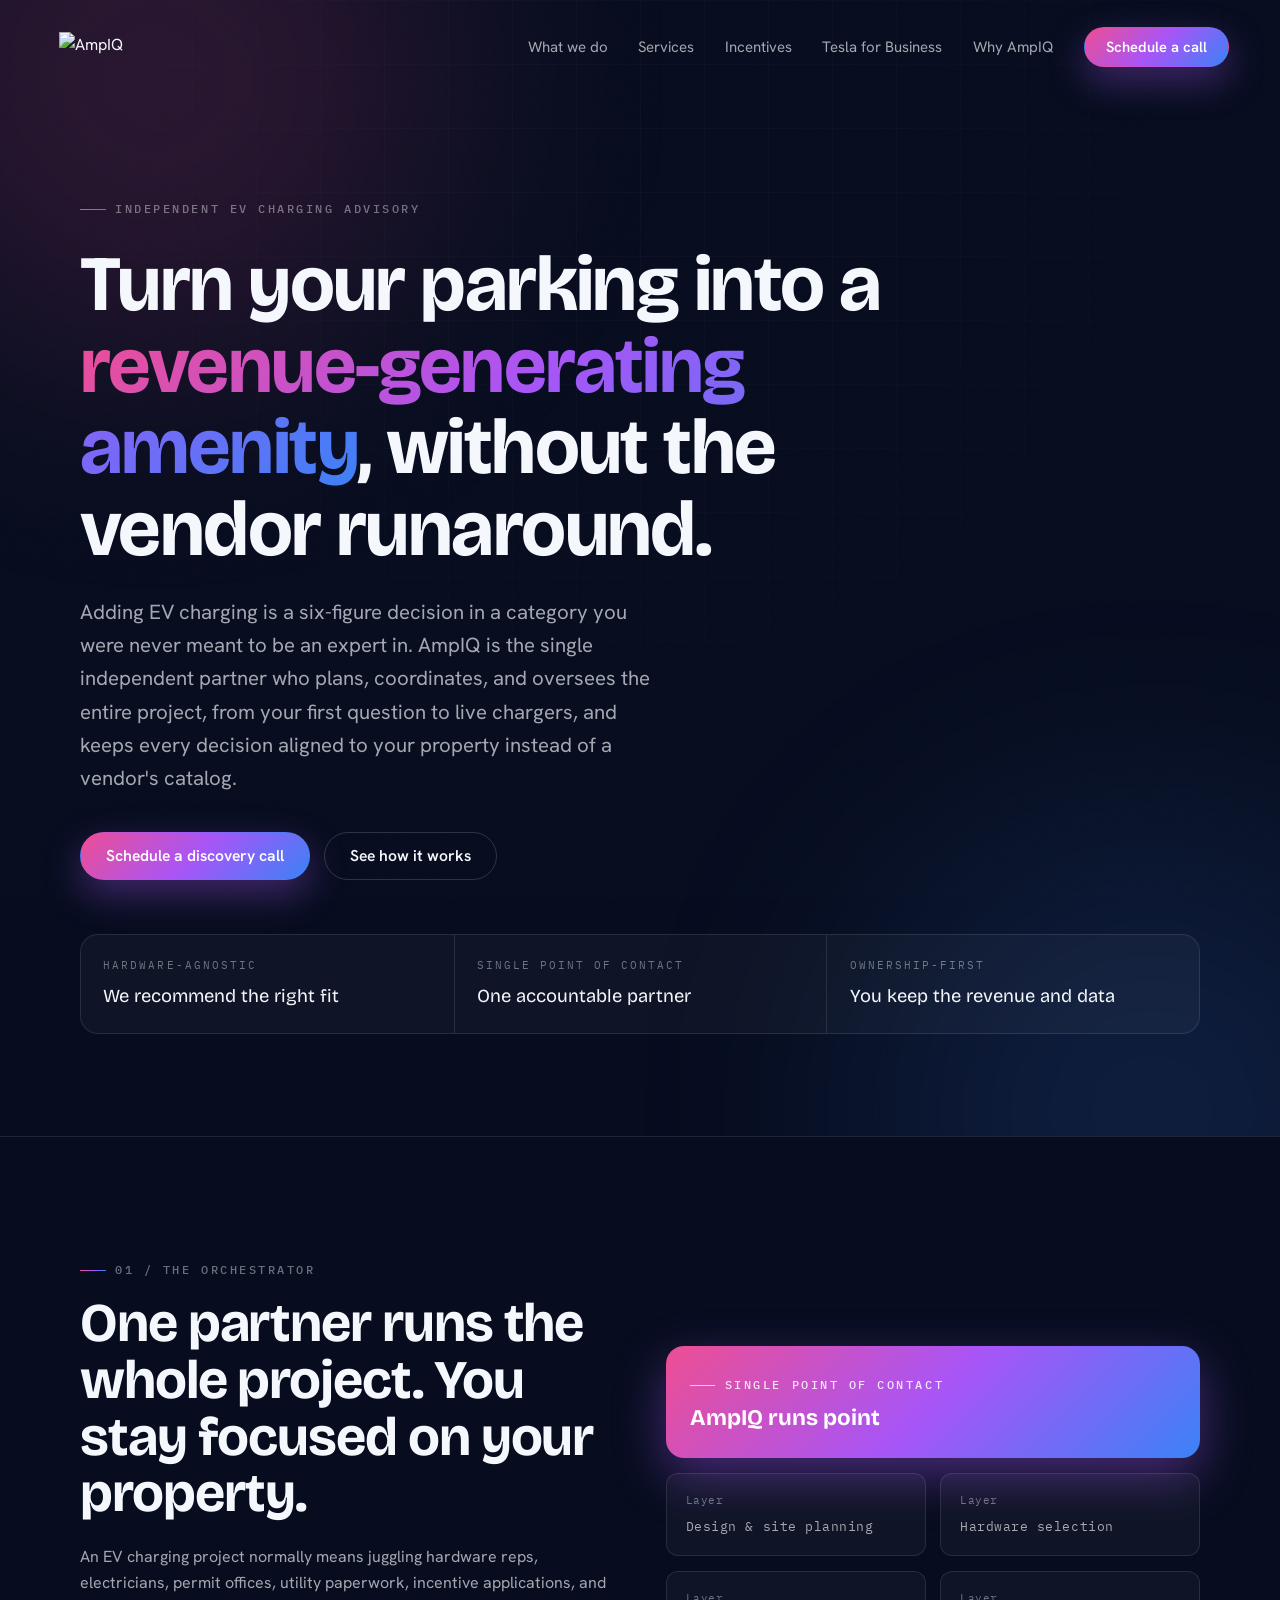
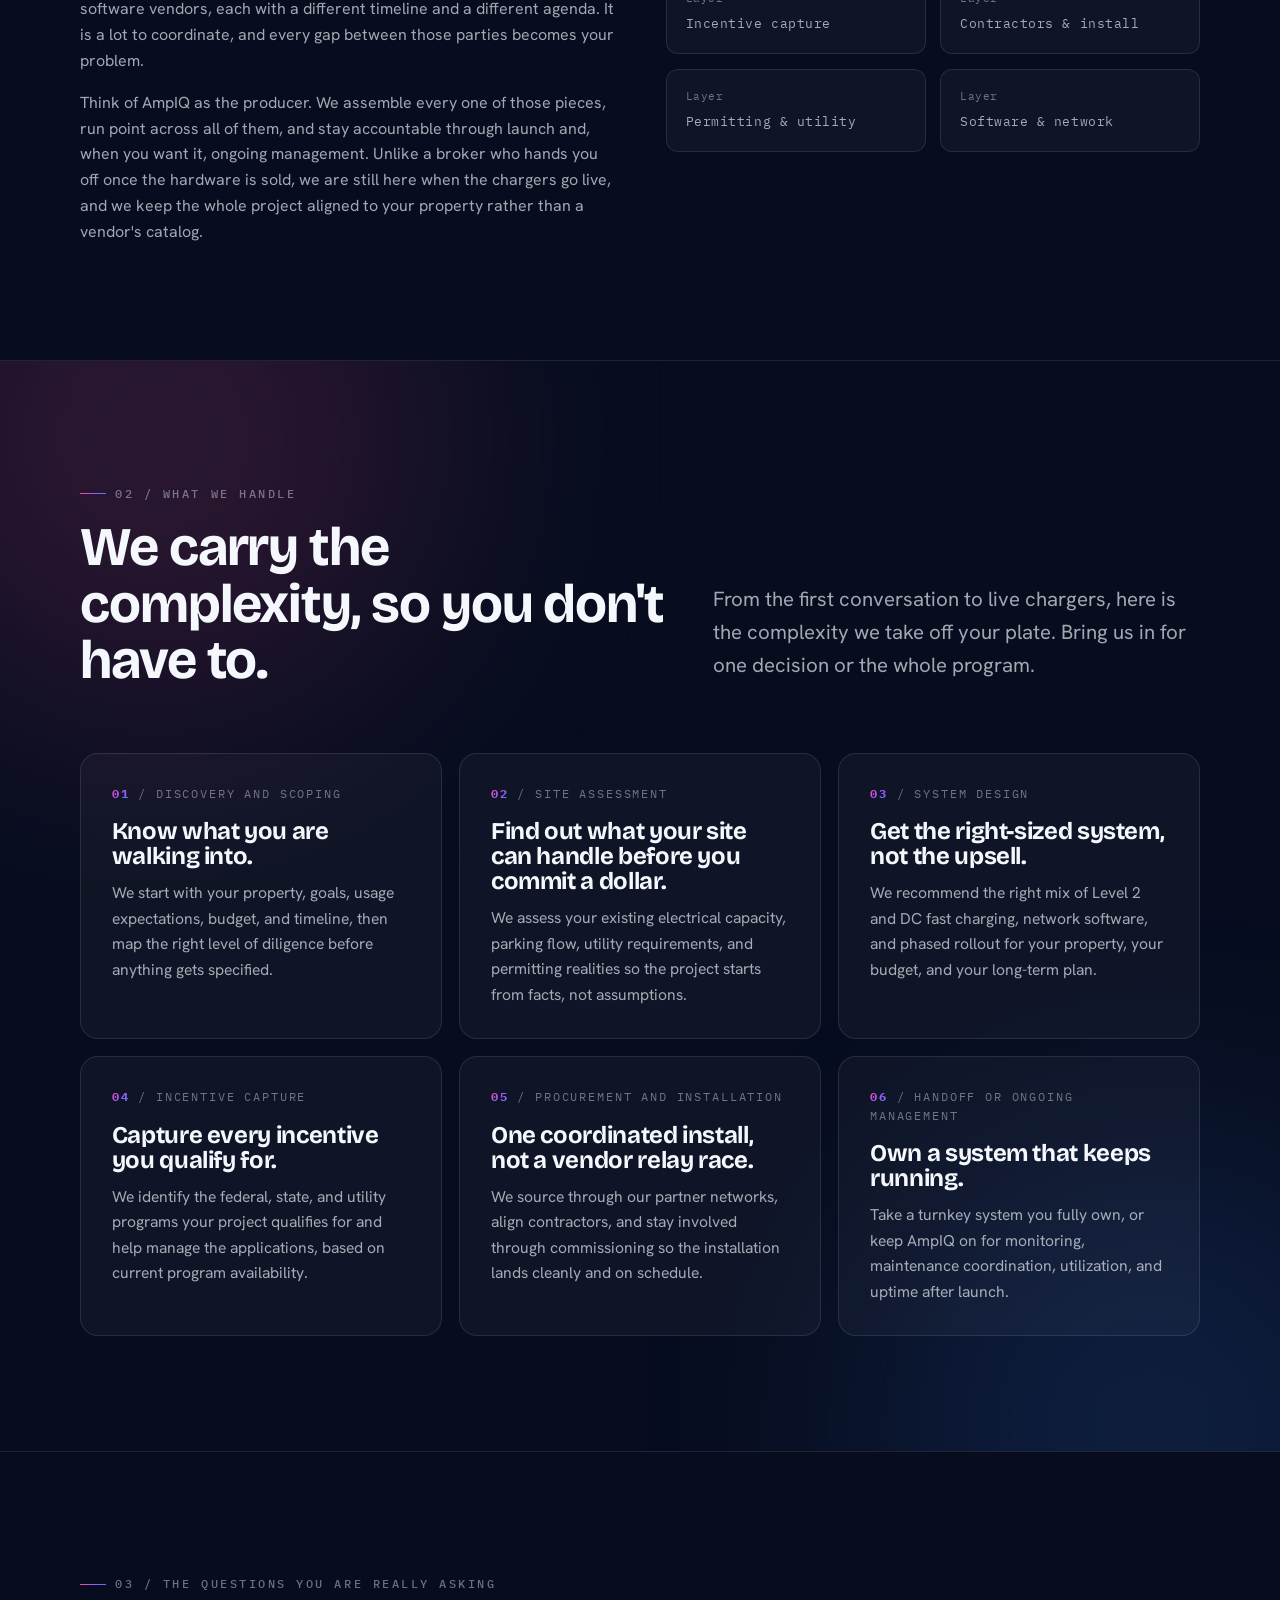
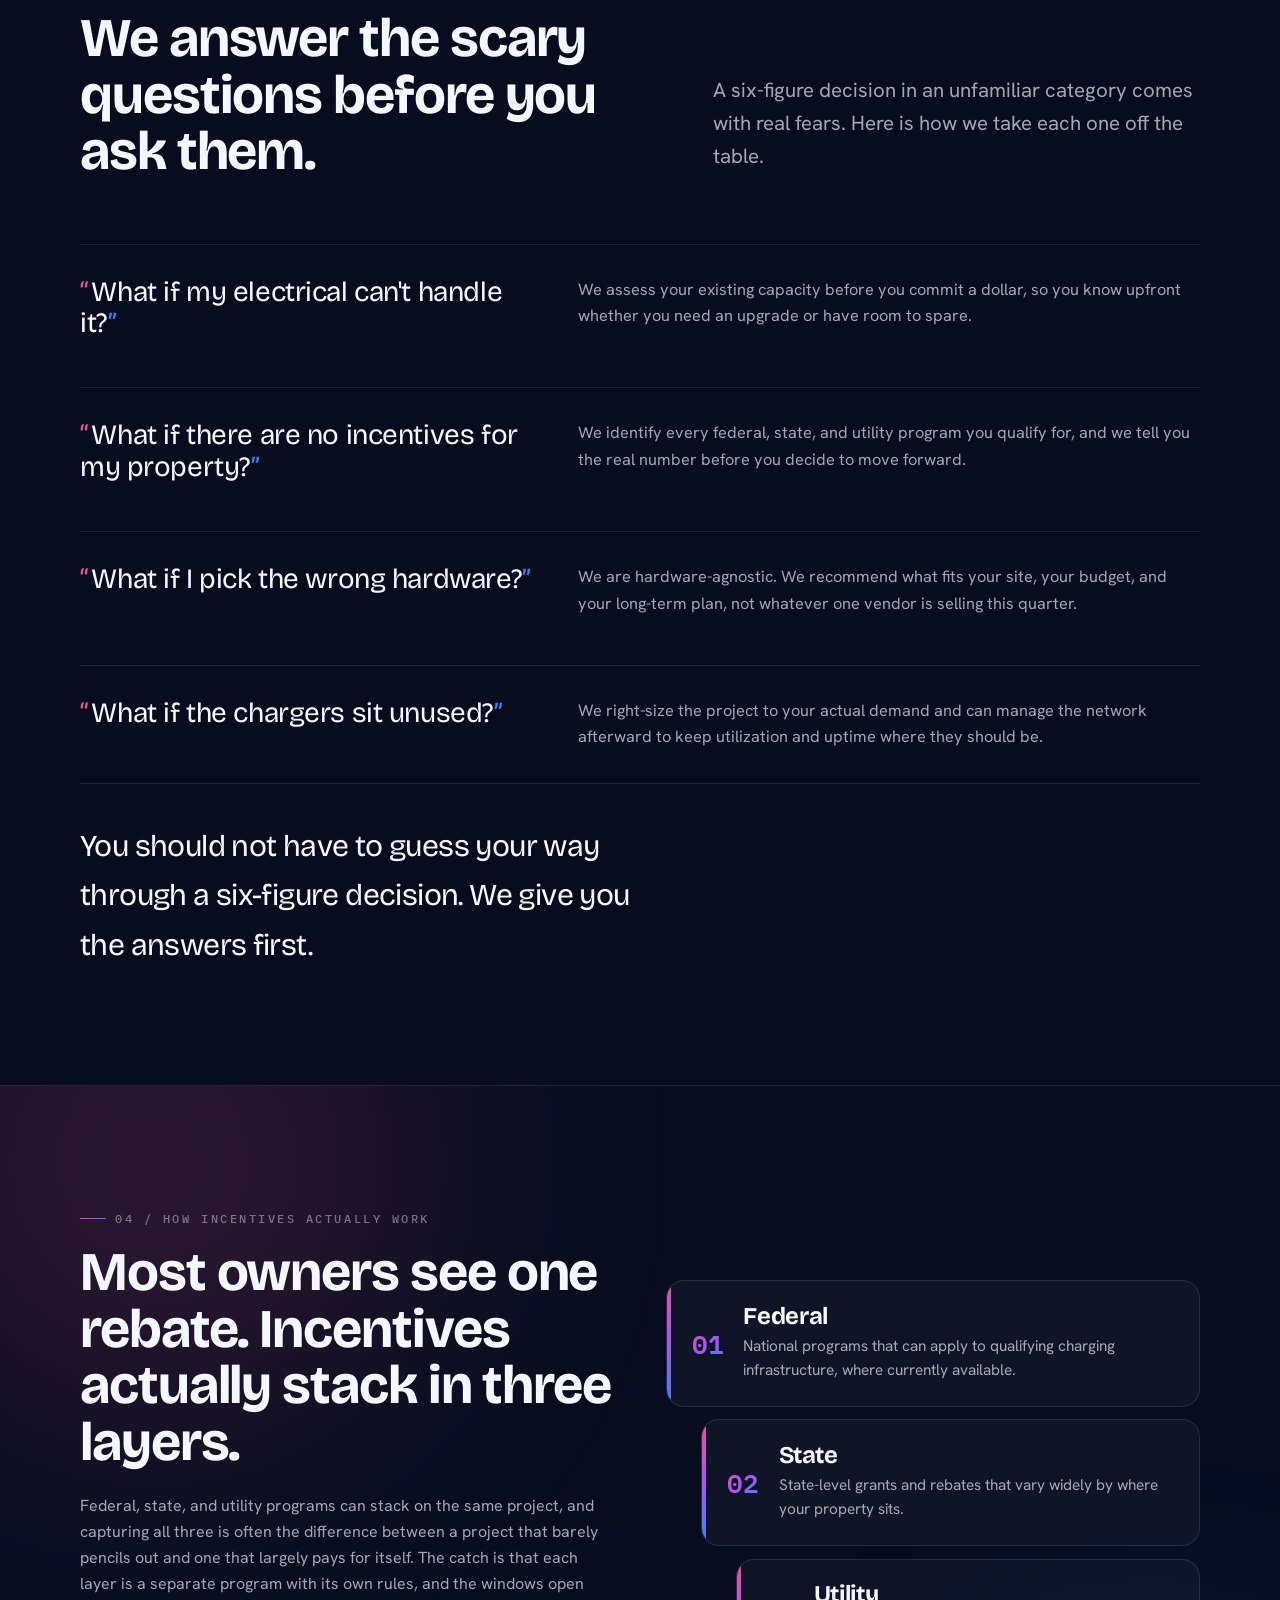
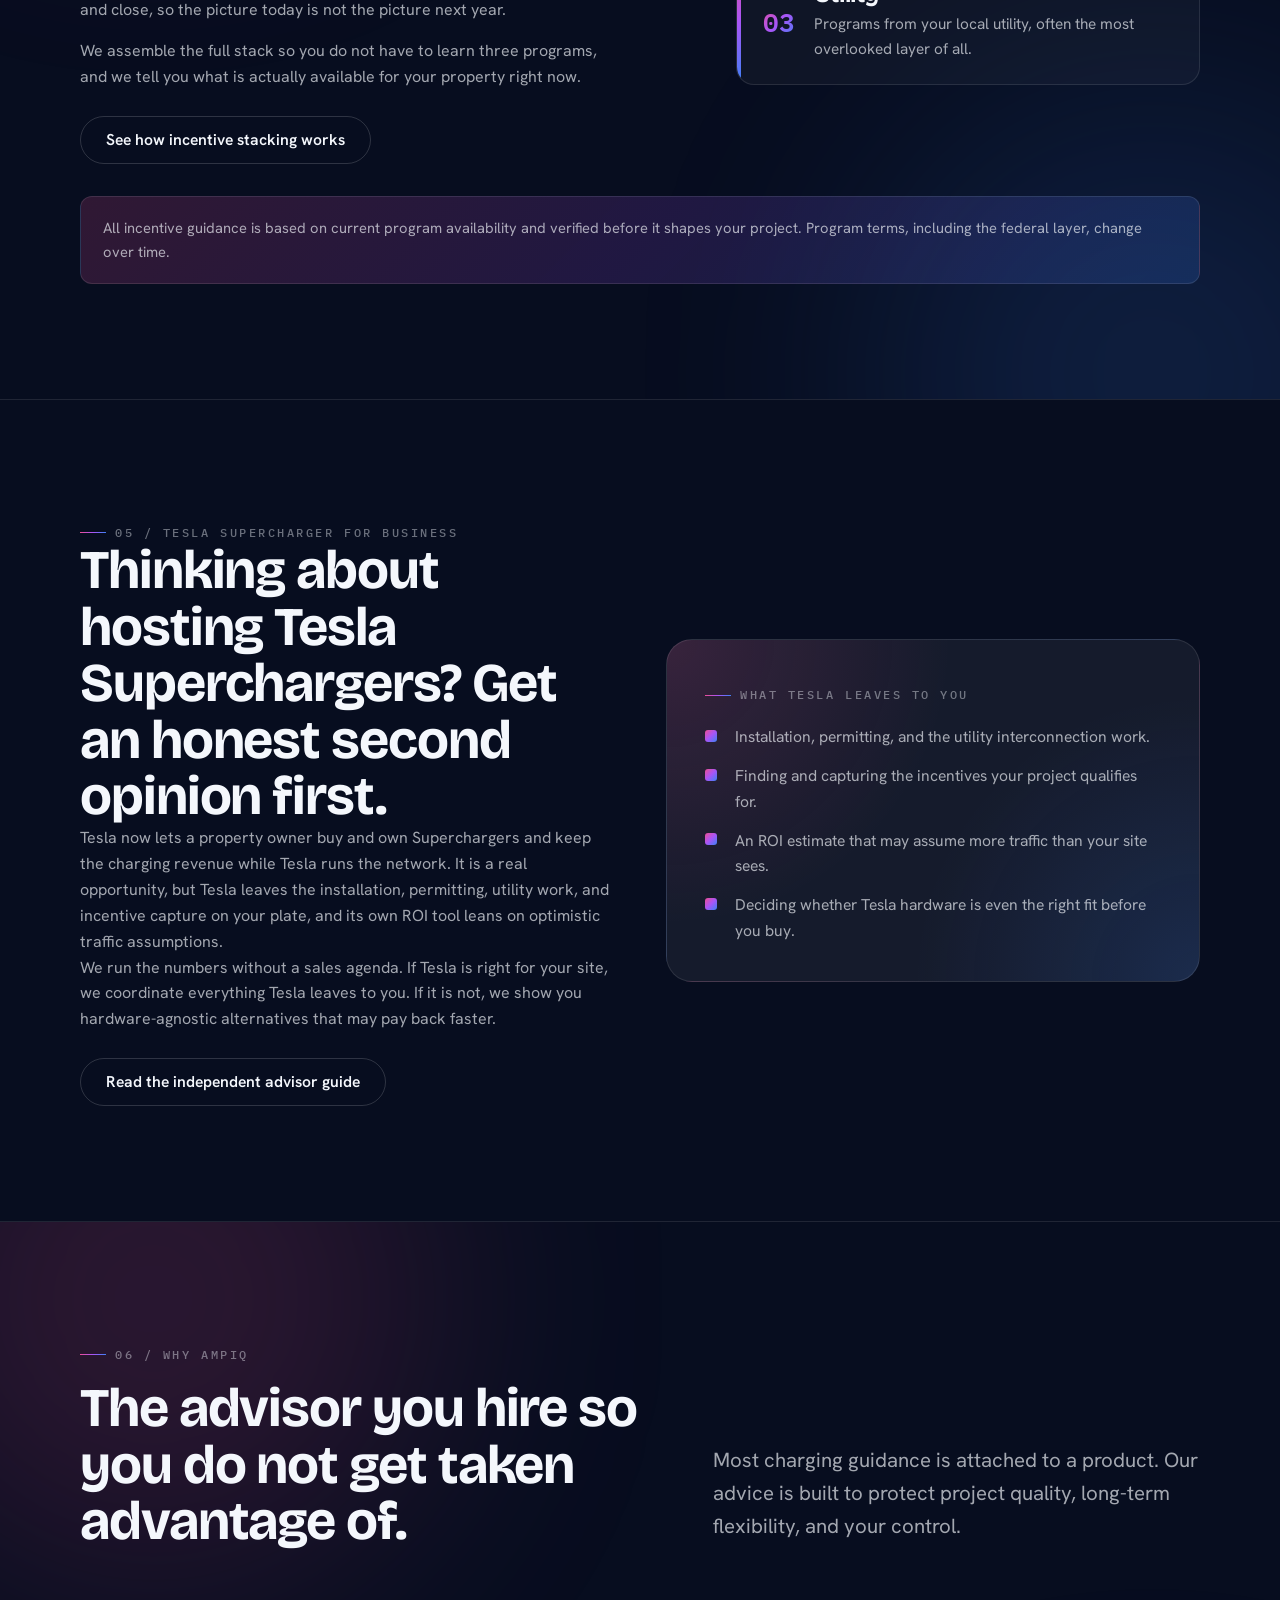
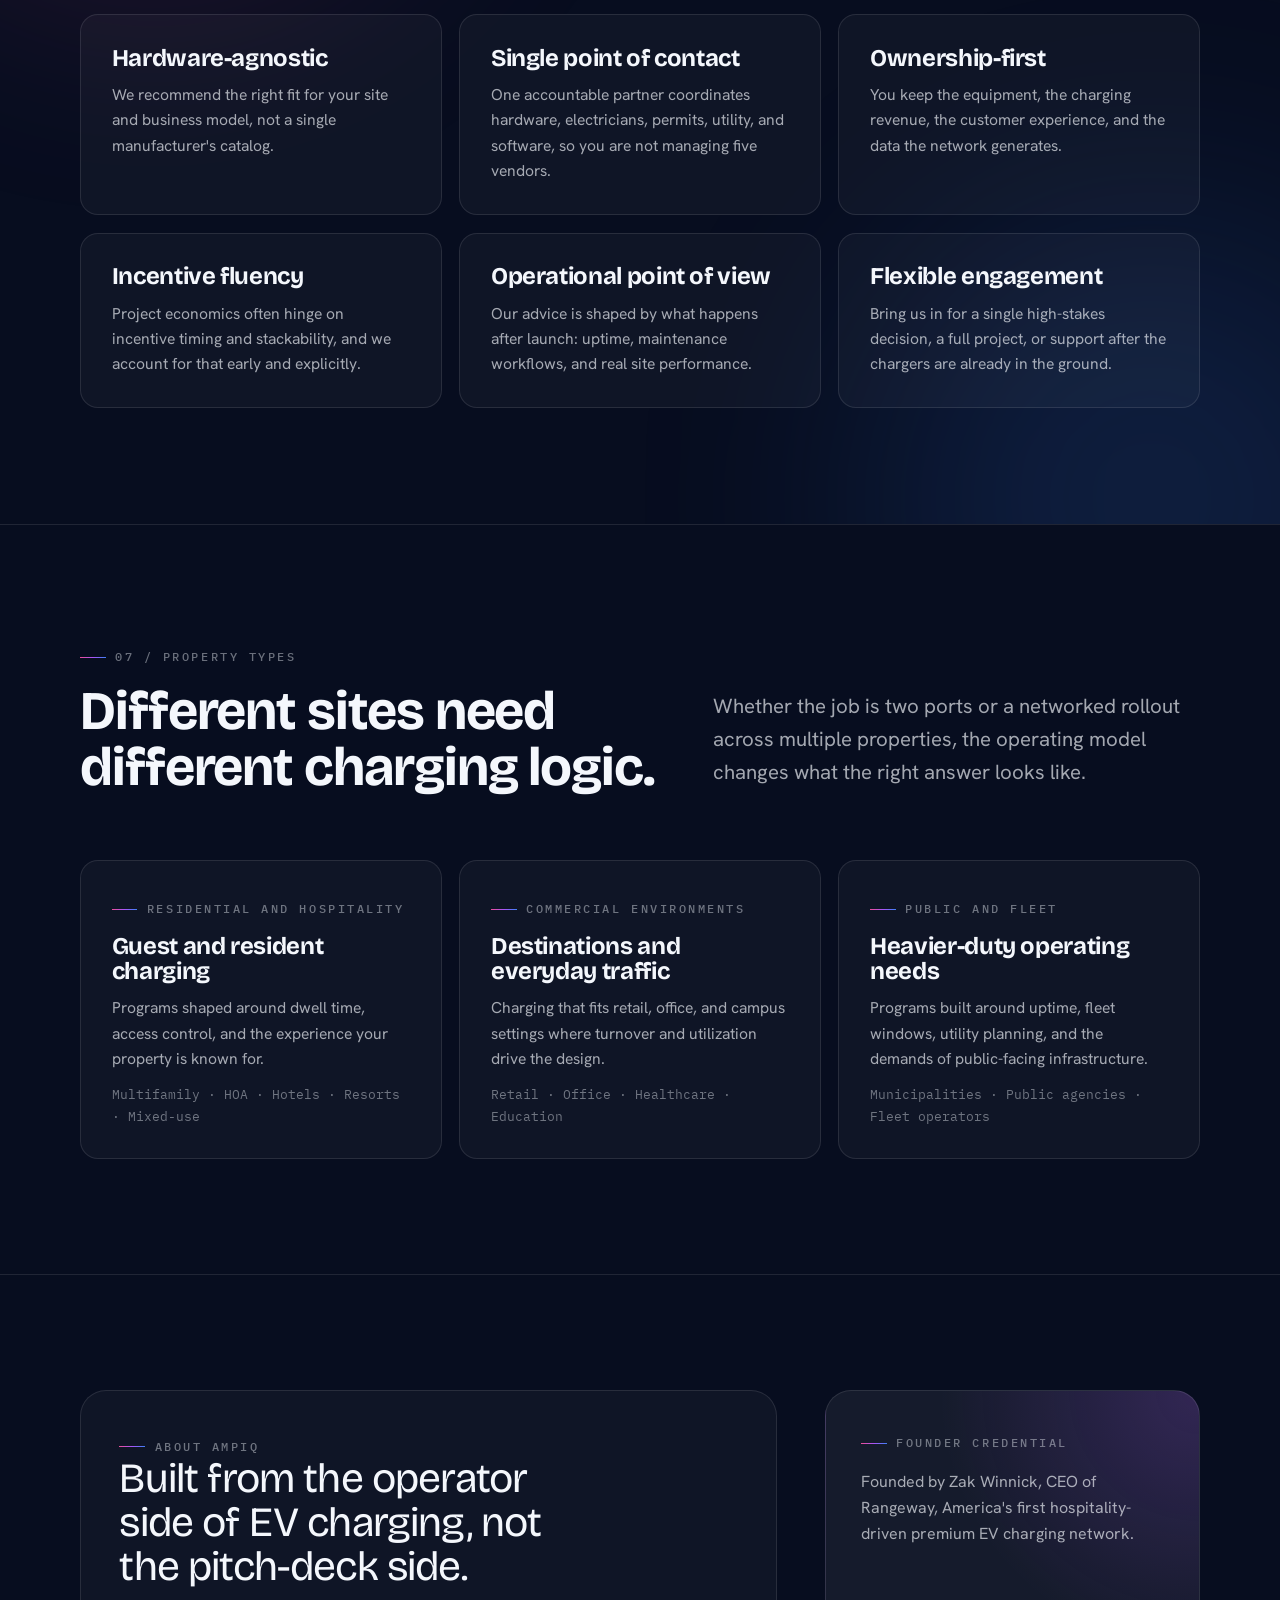
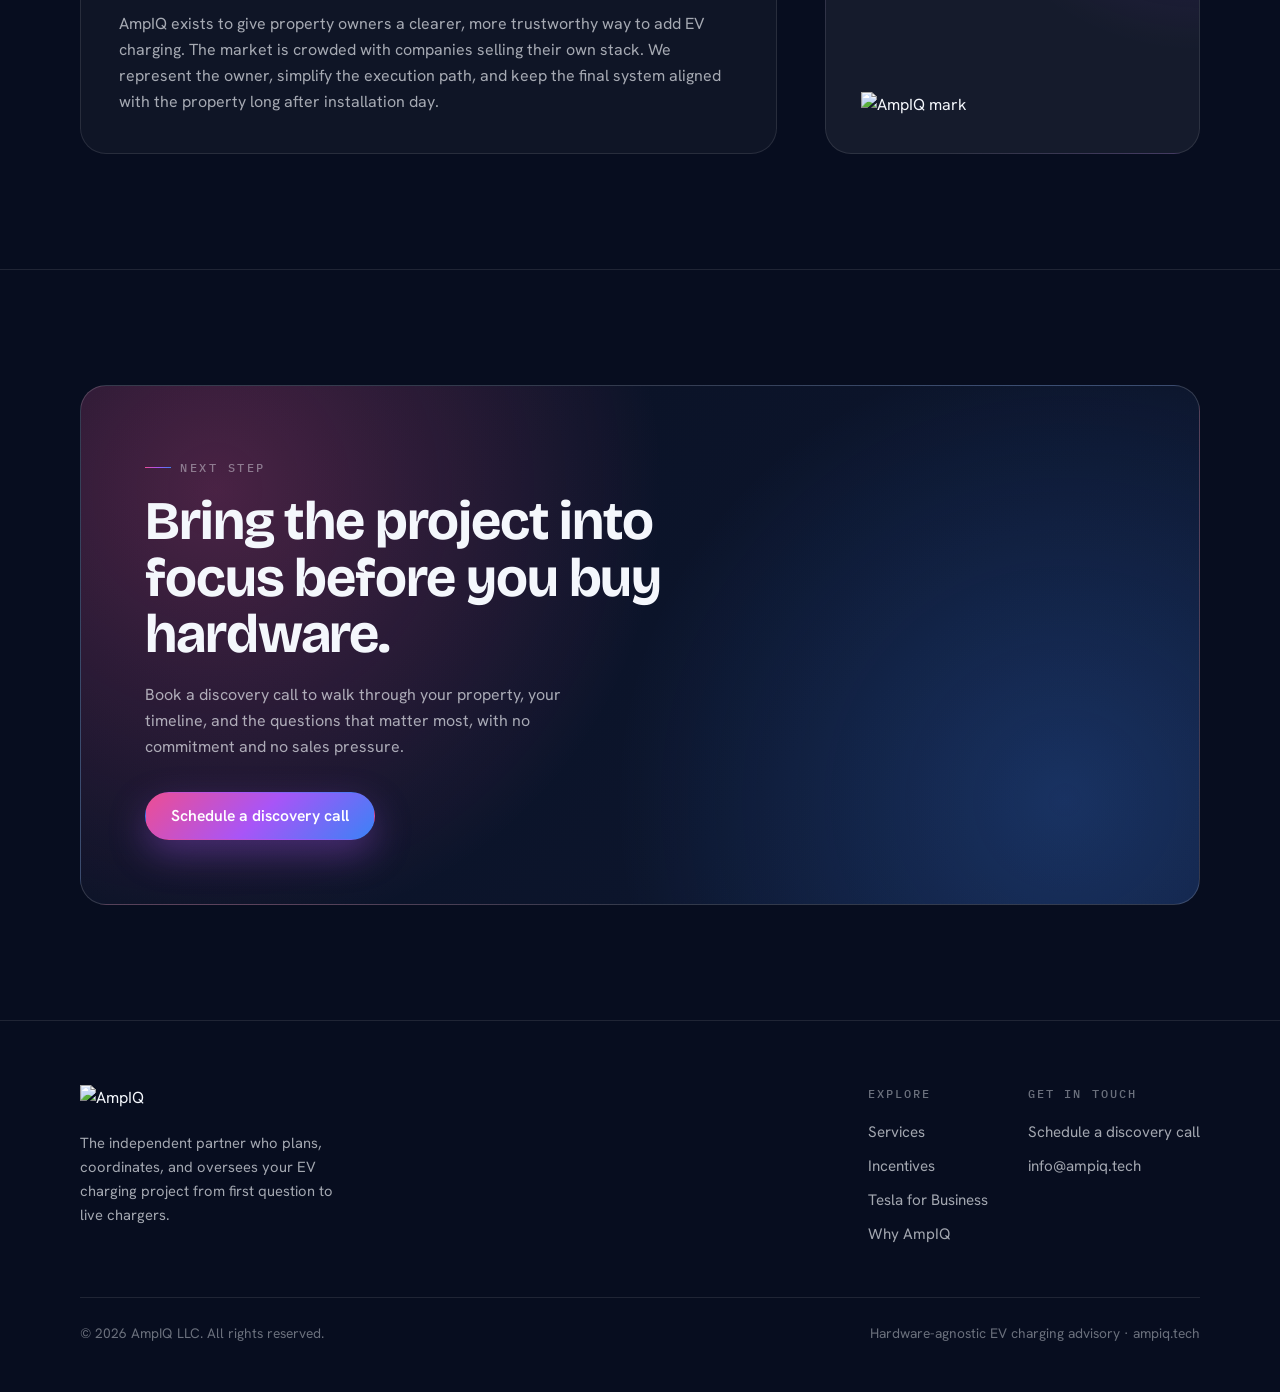
==== commit e7447f48: "Use contraction in What We Handle heading Co-Authored-By: Claude Opus 4.8 (1M context) <noreply@anth" ====
--- a/index.html
+++ b/index.html
@@ -120,7 +120,7 @@
         <div class="heading reveal">
           <div>
             <span class="label">02 / What we handle</span>
-            <h2>We carry the complexity, so you do not have to.</h2>
+            <h2>We carry the complexity, so you don't have to.</h2>
           </div>
           <p class="lead">From the first conversation to live chargers, here is the complexity we take off your plate. Bring us in for one decision or the whole program.</p>
         </div>
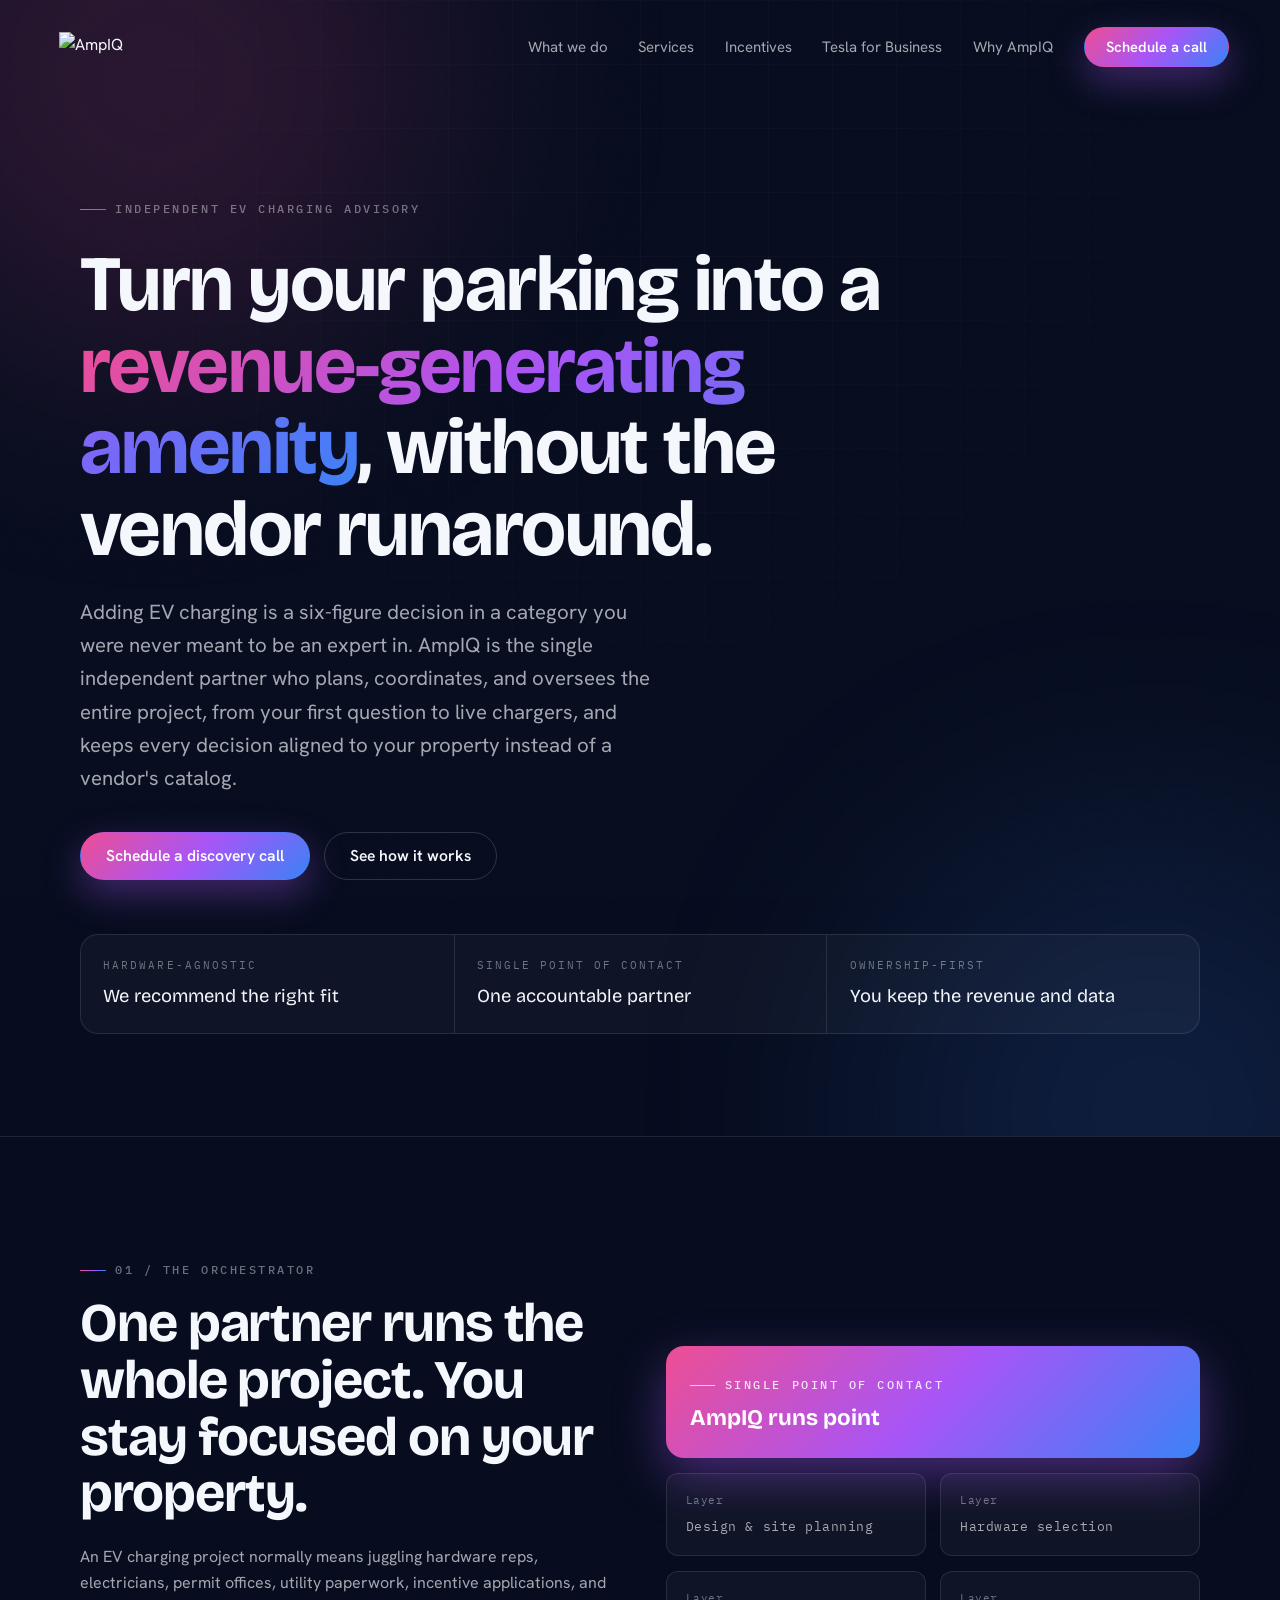
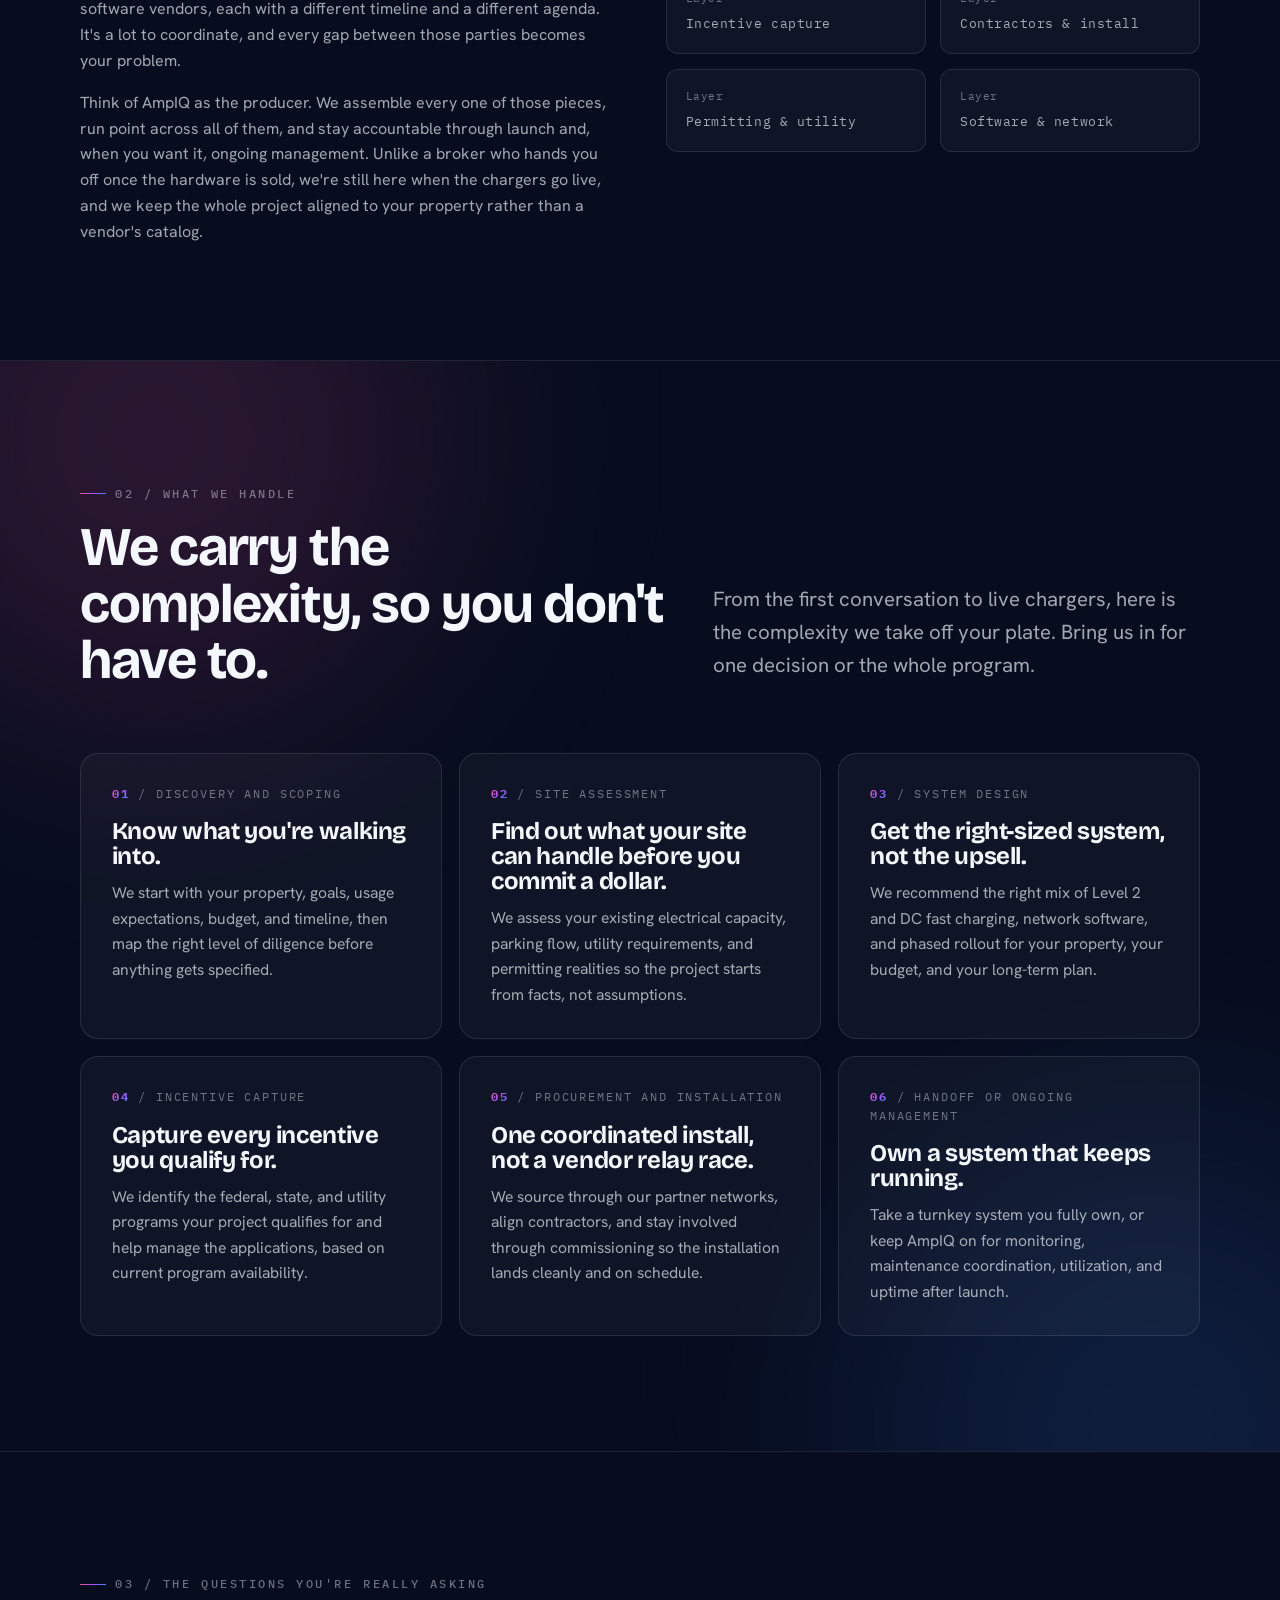
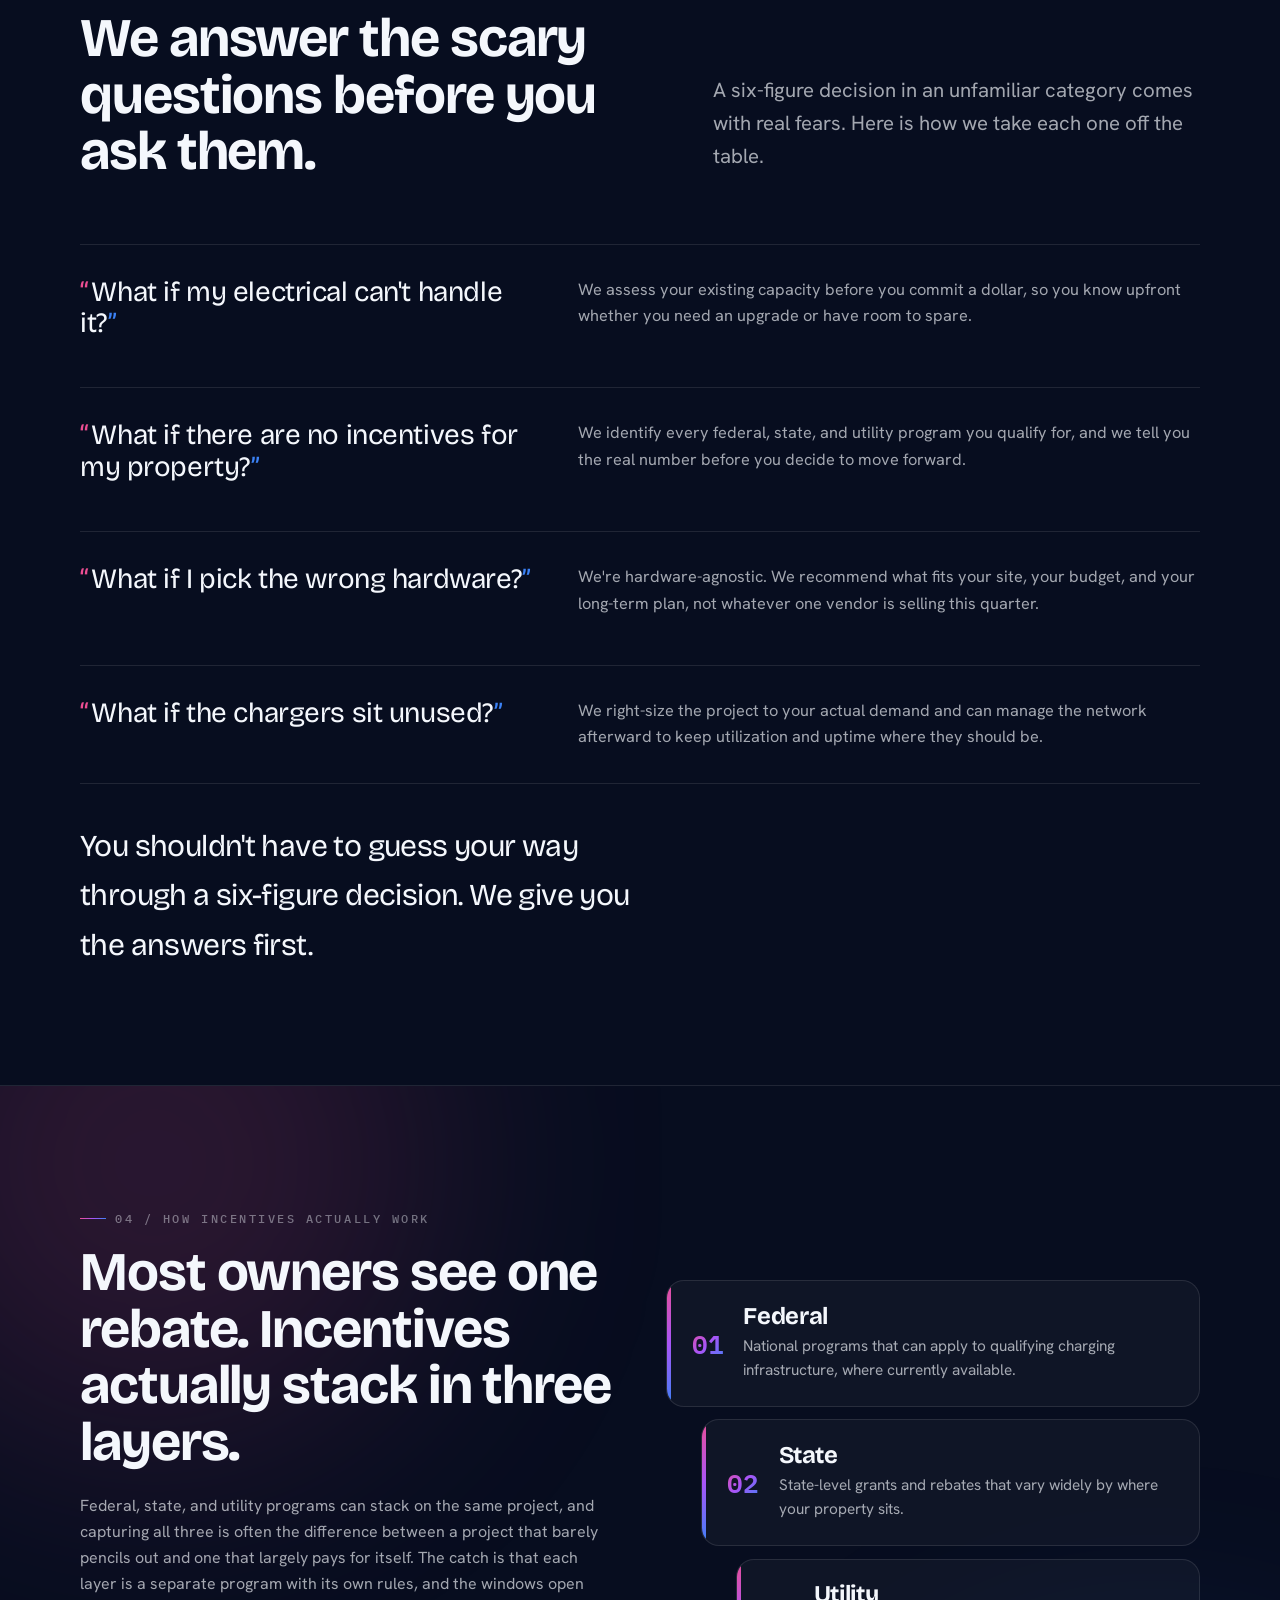
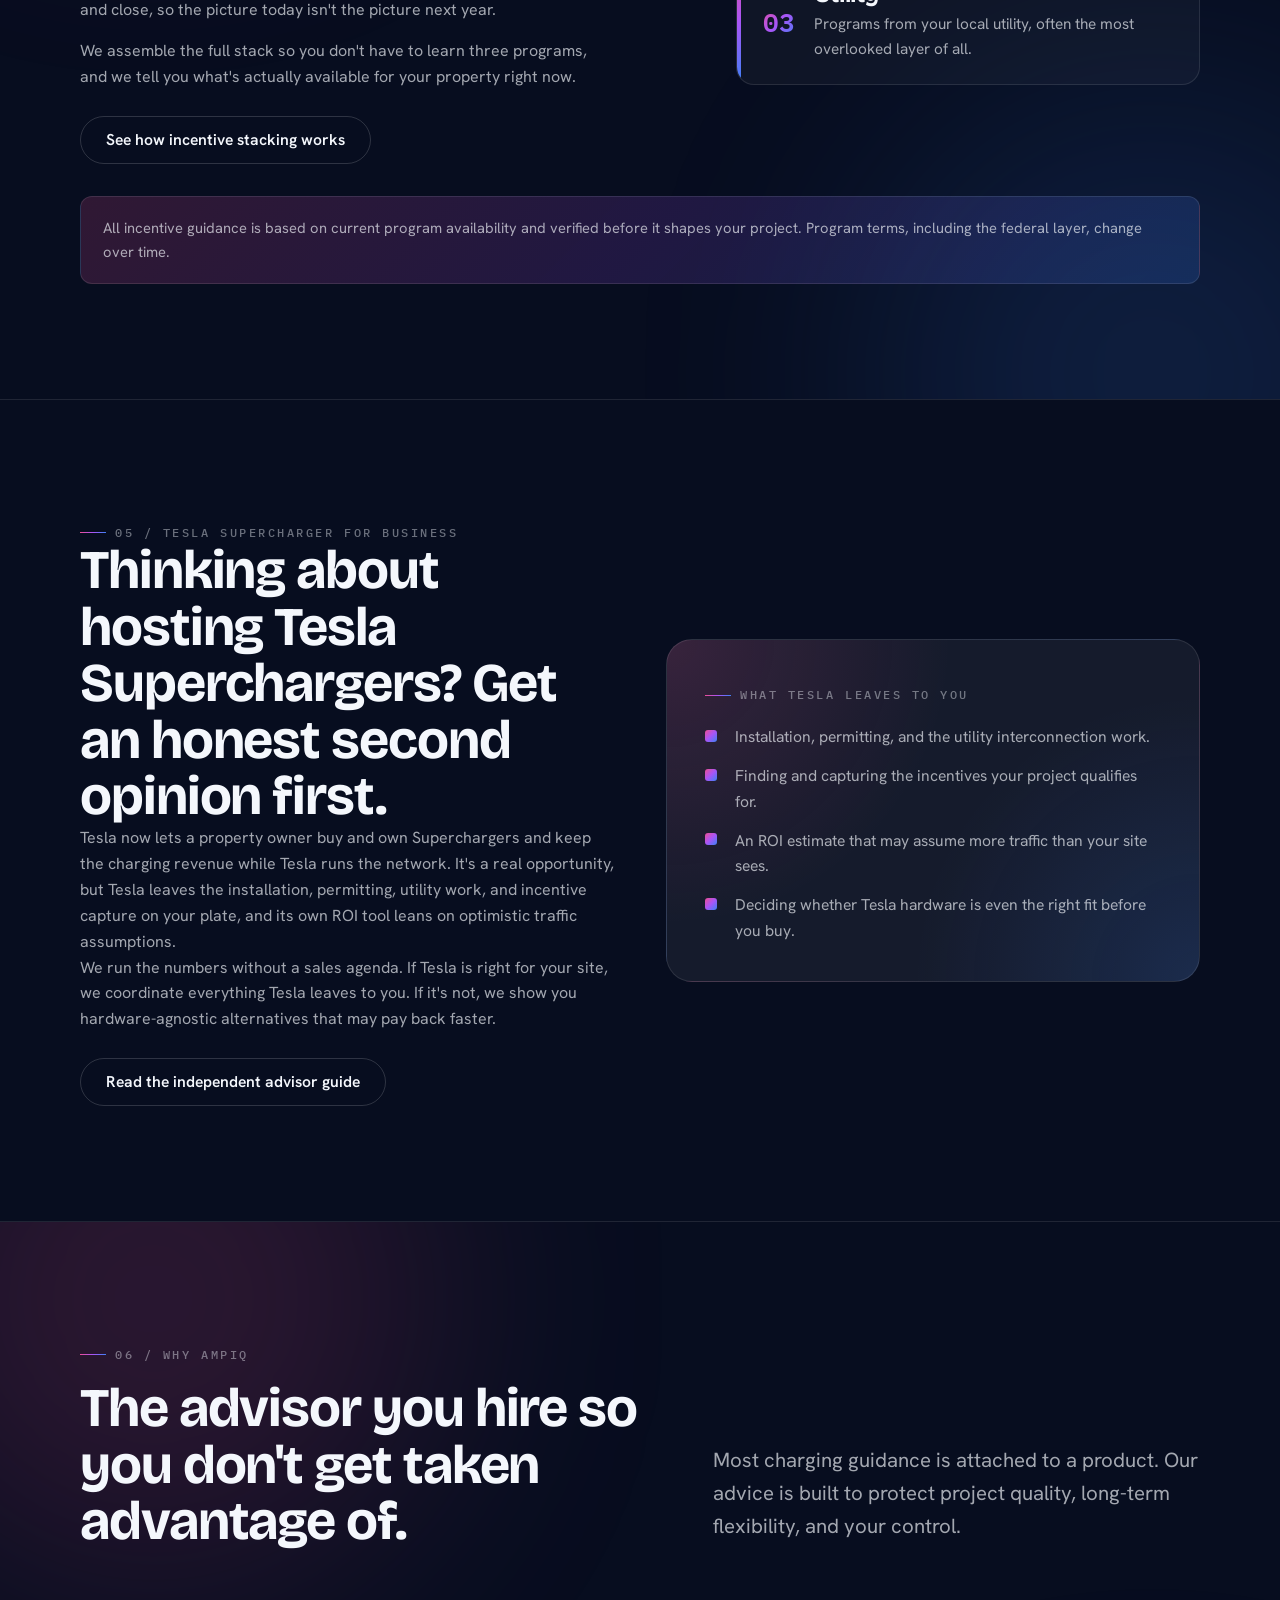
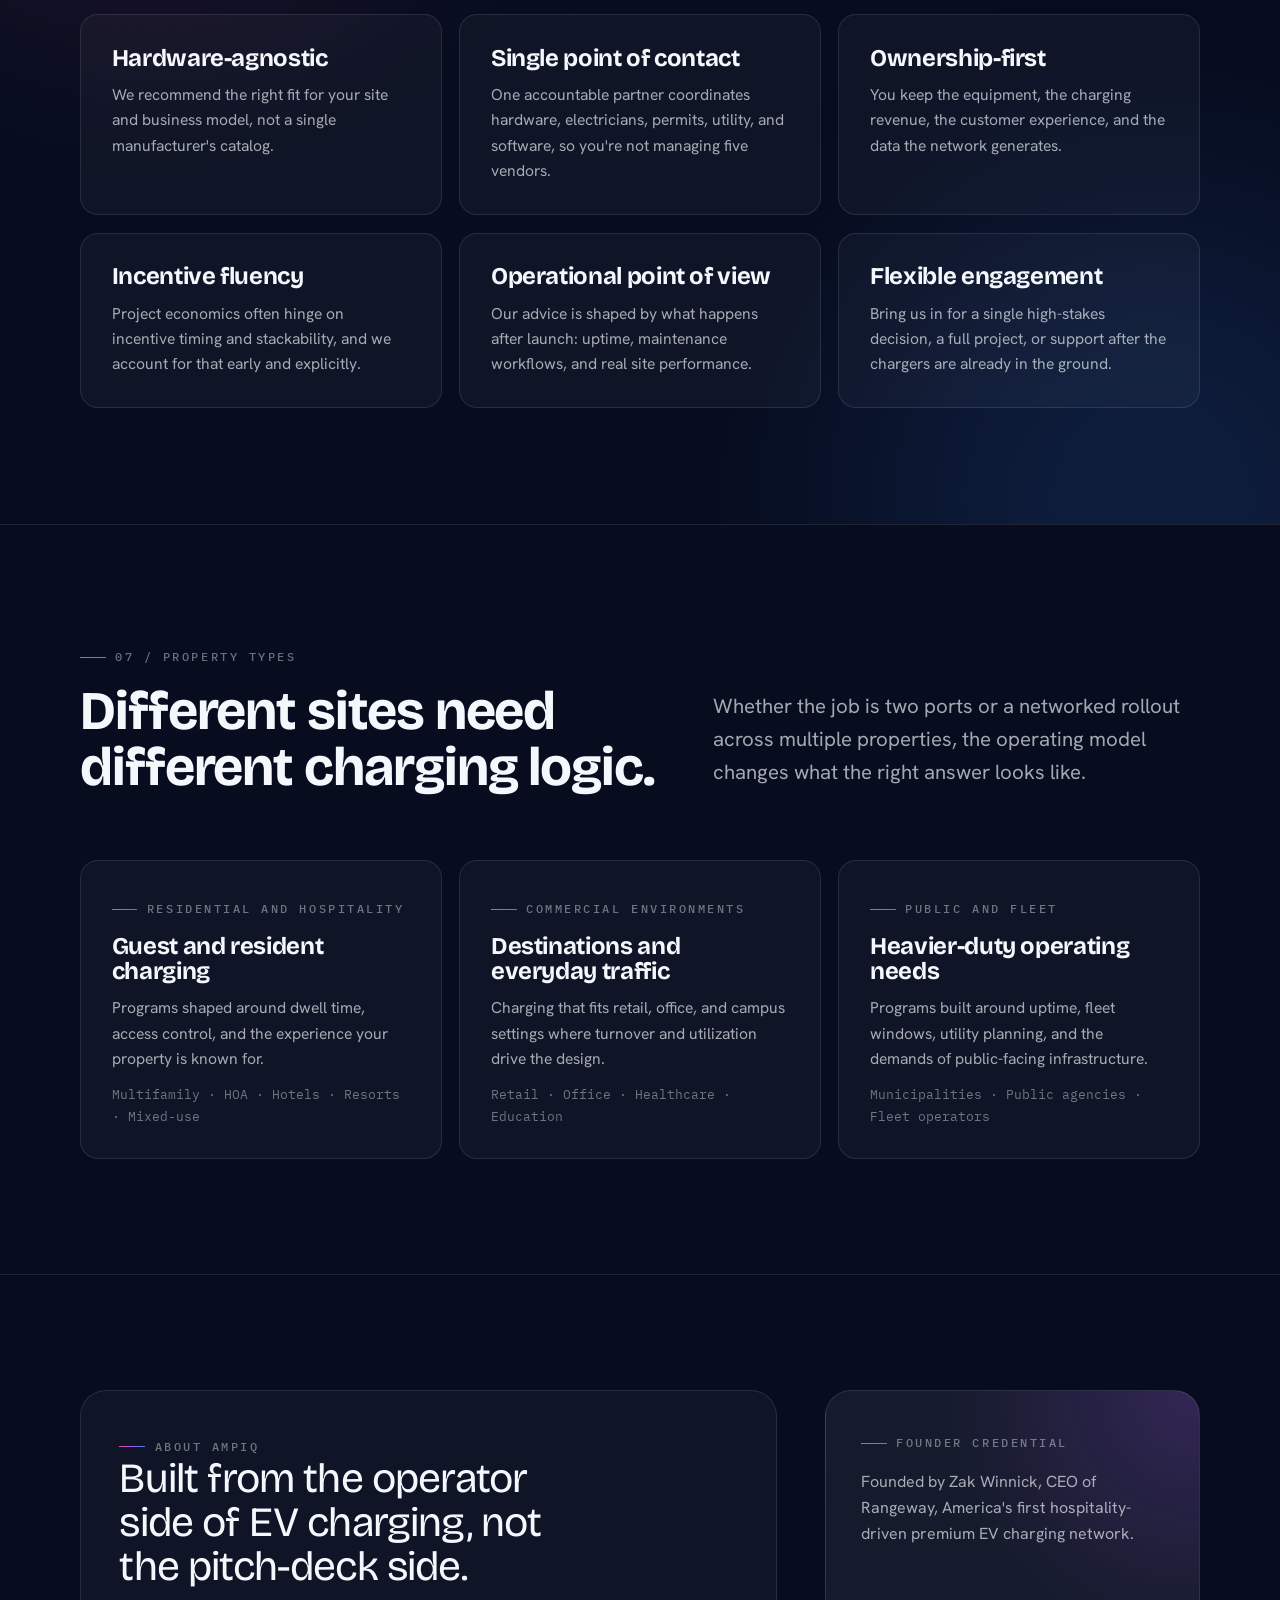
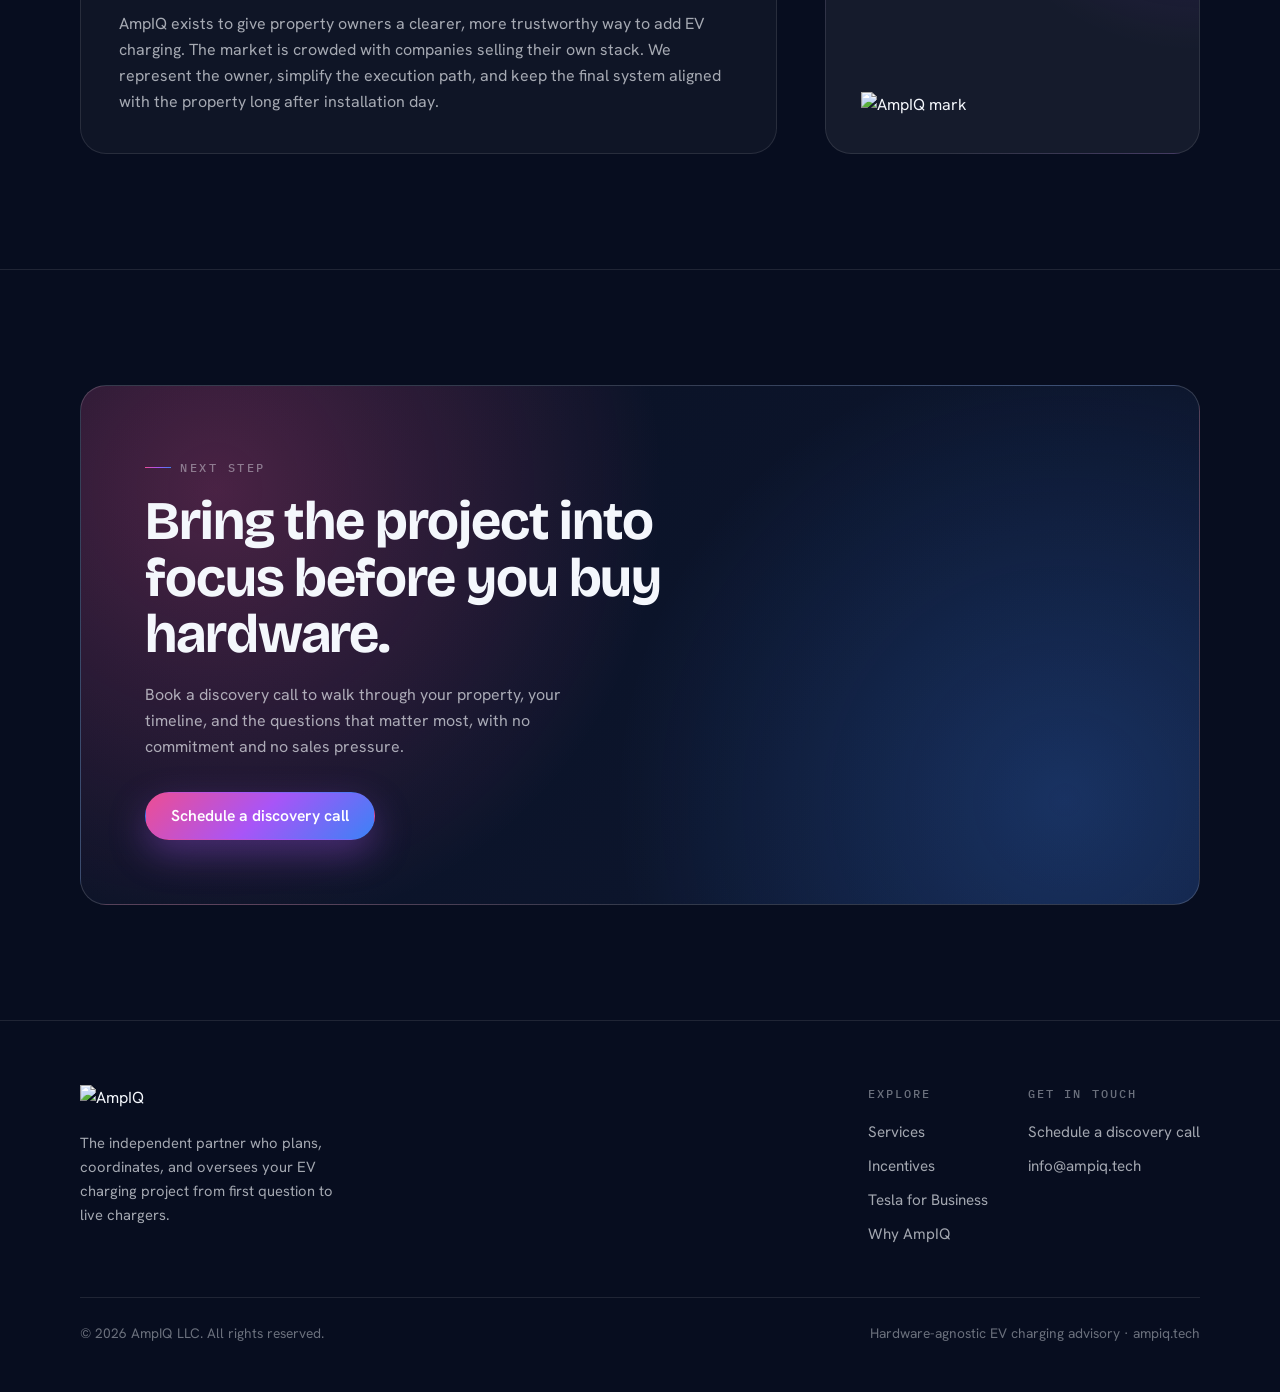
==== commit a701de7e: "Warm up voice: add contractions across all three pages Co-Authored-By: Claude Opus 4.8 (1M context) " ====
--- a/index.html
+++ b/index.html
@@ -92,8 +92,8 @@
           <div class="orchestrator-copy reveal">
             <span class="label">01 / The orchestrator</span>
             <h2>One partner runs the whole project. You stay focused on your property.</h2>
-            <p>An EV charging project normally means juggling hardware reps, electricians, permit offices, utility paperwork, incentive applications, and software vendors, each with a different timeline and a different agenda. It is a lot to coordinate, and every gap between those parties becomes your problem.</p>
-            <p>Think of AmpIQ as the producer. We assemble every one of those pieces, run point across all of them, and stay accountable through launch and, when you want it, ongoing management. Unlike a broker who hands you off once the hardware is sold, we are still here when the chargers go live, and we keep the whole project aligned to your property rather than a vendor's catalog.</p>
+            <p>An EV charging project normally means juggling hardware reps, electricians, permit offices, utility paperwork, incentive applications, and software vendors, each with a different timeline and a different agenda. It's a lot to coordinate, and every gap between those parties becomes your problem.</p>
+            <p>Think of AmpIQ as the producer. We assemble every one of those pieces, run point across all of them, and stay accountable through launch and, when you want it, ongoing management. Unlike a broker who hands you off once the hardware is sold, we're still here when the chargers go live, and we keep the whole project aligned to your property rather than a vendor's catalog.</p>
           </div>
           <div class="assembly reveal" aria-hidden="true">
             <div class="assembly-core">
@@ -127,7 +127,7 @@
         <div class="grid grid-3">
           <article class="card reveal">
             <div class="index"><b>01</b> / Discovery and scoping</div>
-            <h3>Know what you are walking into.</h3>
+            <h3>Know what you're walking into.</h3>
             <p>We start with your property, goals, usage expectations, budget, and timeline, then map the right level of diligence before anything gets specified.</p>
           </article>
           <article class="card reveal">
@@ -164,7 +164,7 @@
       <div class="container">
         <div class="heading reveal">
           <div>
-            <span class="label">03 / The questions you are really asking</span>
+            <span class="label">03 / The questions you're really asking</span>
             <h2>We answer the scary questions before you ask them.</h2>
           </div>
           <p class="lead">A six-figure decision in an unfamiliar category comes with real fears. Here is how we take each one off the table.</p>
@@ -180,14 +180,14 @@
           </div>
           <div class="qa reveal">
             <p class="q">What if I pick the wrong hardware?</p>
-            <p class="a">We are hardware-agnostic. We recommend what fits your site, your budget, and your long-term plan, not whatever one vendor is selling this quarter.</p>
+            <p class="a">We're hardware-agnostic. We recommend what fits your site, your budget, and your long-term plan, not whatever one vendor is selling this quarter.</p>
           </div>
           <div class="qa reveal">
             <p class="q">What if the chargers sit unused?</p>
             <p class="a">We right-size the project to your actual demand and can manage the network afterward to keep utilization and uptime where they should be.</p>
           </div>
         </div>
-        <p class="questions-close reveal">You should not have to guess your way through a six-figure decision. We give you the answers first.</p>
+        <p class="questions-close reveal">You shouldn't have to guess your way through a six-figure decision. We give you the answers first.</p>
       </div>
     </section>
 
@@ -199,8 +199,8 @@
           <div class="orchestrator-copy reveal">
             <span class="label">04 / How incentives actually work</span>
             <h2>Most owners see one rebate. Incentives actually stack in three layers.</h2>
-            <p>Federal, state, and utility programs can stack on the same project, and capturing all three is often the difference between a project that barely pencils out and one that largely pays for itself. The catch is that each layer is a separate program with its own rules, and the windows open and close, so the picture today is not the picture next year.</p>
-            <p>We assemble the full stack so you do not have to learn three programs, and we tell you what is actually available for your property right now.</p>
+            <p>Federal, state, and utility programs can stack on the same project, and capturing all three is often the difference between a project that barely pencils out and one that largely pays for itself. The catch is that each layer is a separate program with its own rules, and the windows open and close, so the picture today isn't the picture next year.</p>
+            <p>We assemble the full stack so you don't have to learn three programs, and we tell you what's actually available for your property right now.</p>
             <a href="incentives.html" class="btn btn-ghost" style="margin-top:1.6rem">See how incentive stacking works</a>
           </div>
           <div class="layers reveal">
@@ -238,8 +238,8 @@
           <div class="reveal">
             <span class="label">05 / Tesla Supercharger for Business</span>
             <h2>Thinking about hosting Tesla Superchargers? Get an honest second opinion first.</h2>
-            <p>Tesla now lets a property owner buy and own Superchargers and keep the charging revenue while Tesla runs the network. It is a real opportunity, but Tesla leaves the installation, permitting, utility work, and incentive capture on your plate, and its own ROI tool leans on optimistic traffic assumptions.</p>
-            <p>We run the numbers without a sales agenda. If Tesla is right for your site, we coordinate everything Tesla leaves to you. If it is not, we show you hardware-agnostic alternatives that may pay back faster.</p>
+            <p>Tesla now lets a property owner buy and own Superchargers and keep the charging revenue while Tesla runs the network. It's a real opportunity, but Tesla leaves the installation, permitting, utility work, and incentive capture on your plate, and its own ROI tool leans on optimistic traffic assumptions.</p>
+            <p>We run the numbers without a sales agenda. If Tesla is right for your site, we coordinate everything Tesla leaves to you. If it's not, we show you hardware-agnostic alternatives that may pay back faster.</p>
             <a href="tesla-supercharger-for-business.html" class="btn btn-ghost" style="margin-top:1.6rem">Read the independent advisor guide</a>
           </div>
           <div class="panel accent reveal">
@@ -262,7 +262,7 @@
         <div class="heading reveal">
           <div>
             <span class="label">06 / Why AmpIQ</span>
-            <h2>The advisor you hire so you do not get taken advantage of.</h2>
+            <h2>The advisor you hire so you don't get taken advantage of.</h2>
           </div>
           <p class="lead">Most charging guidance is attached to a product. Our advice is built to protect project quality, long-term flexibility, and your control.</p>
         </div>
@@ -273,7 +273,7 @@
           </article>
           <article class="card reveal">
             <h3>Single point of contact</h3>
-            <p>One accountable partner coordinates hardware, electricians, permits, utility, and software, so you are not managing five vendors.</p>
+            <p>One accountable partner coordinates hardware, electricians, permits, utility, and software, so you're not managing five vendors.</p>
           </article>
           <article class="card reveal">
             <h3>Ownership-first</h3>
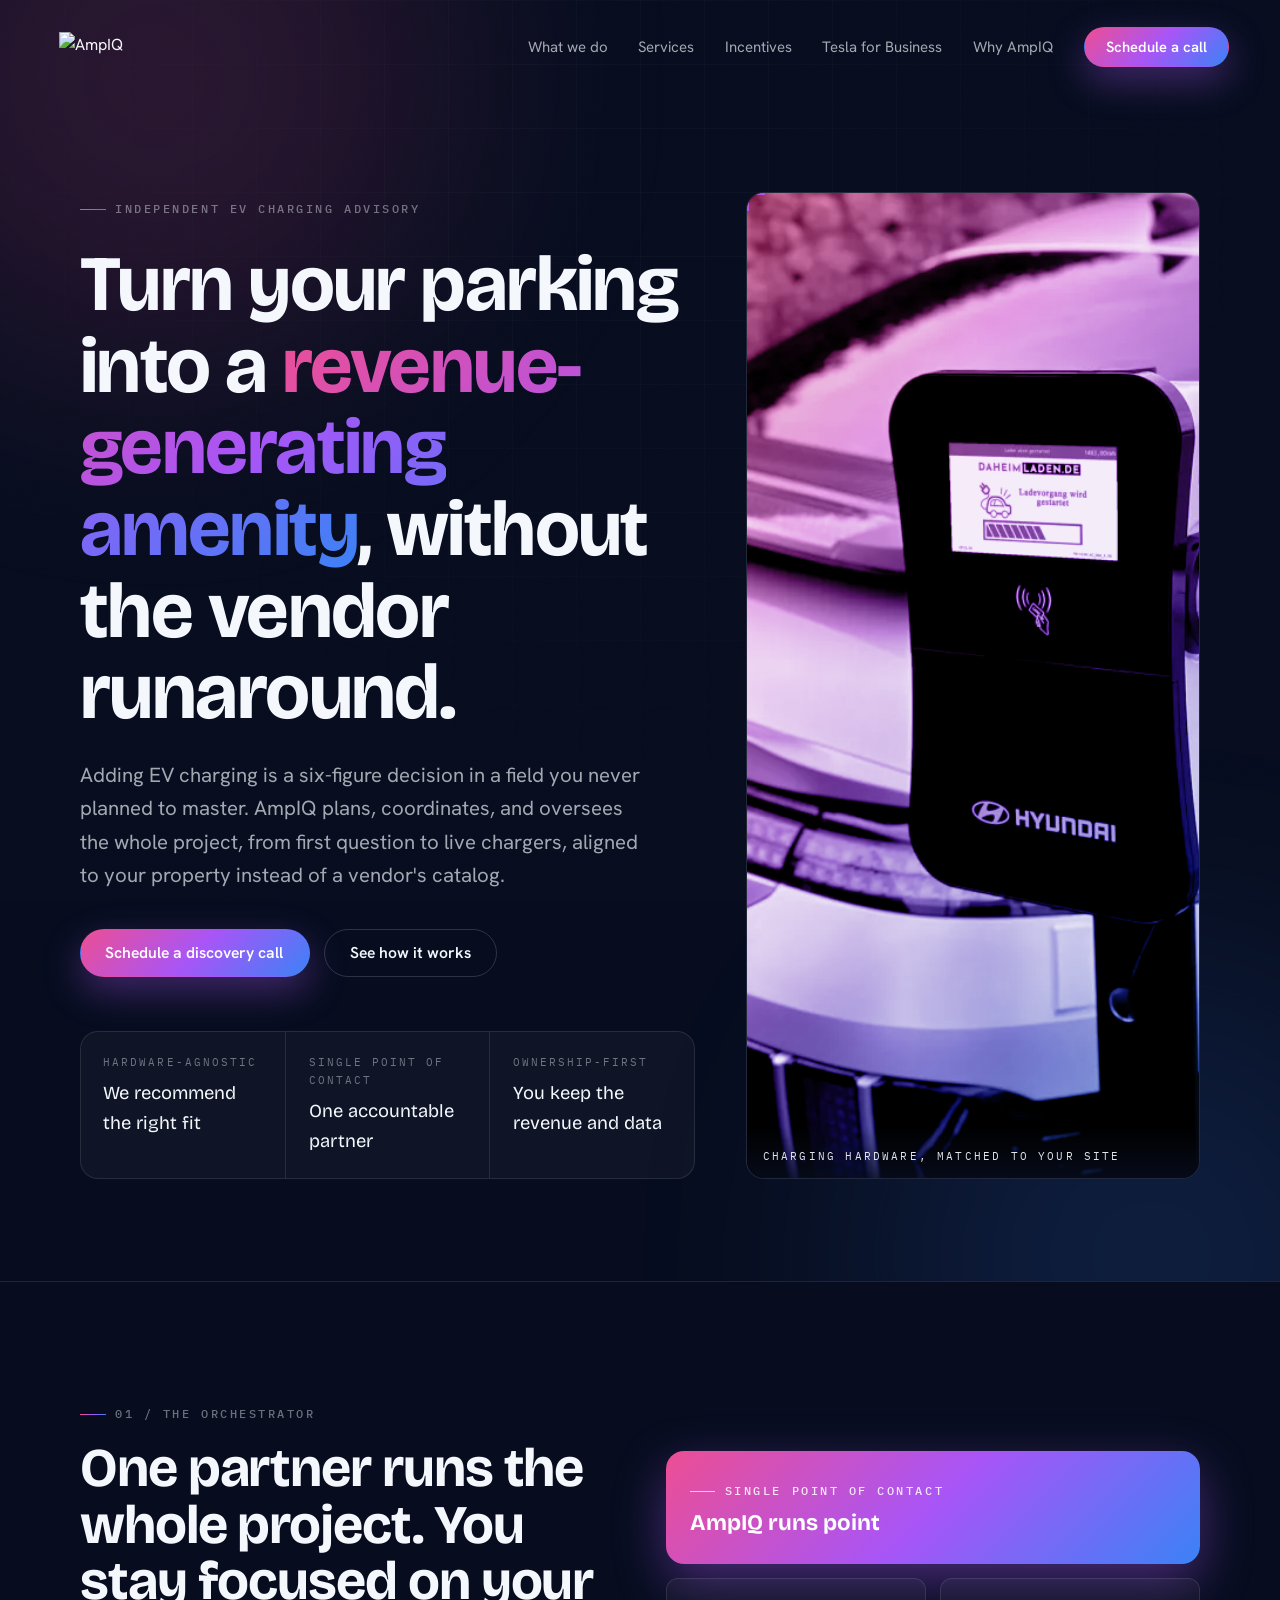
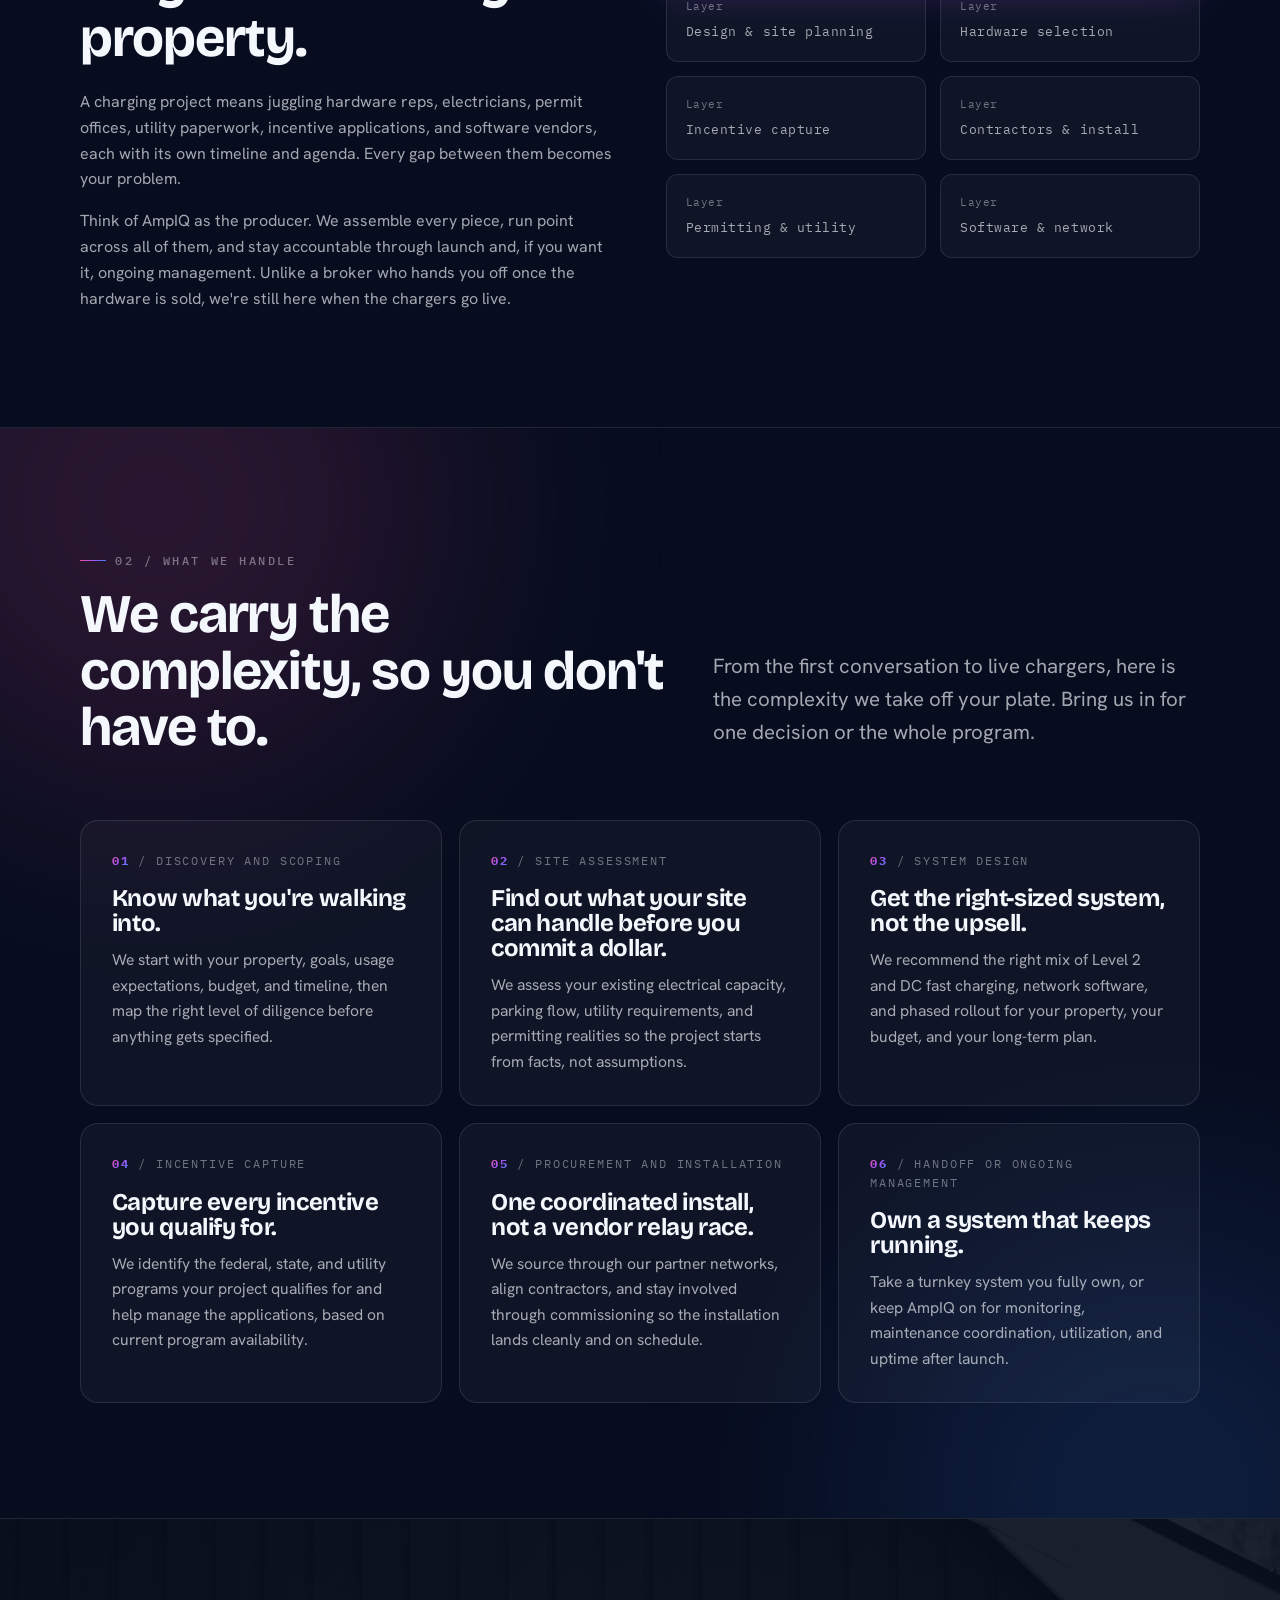
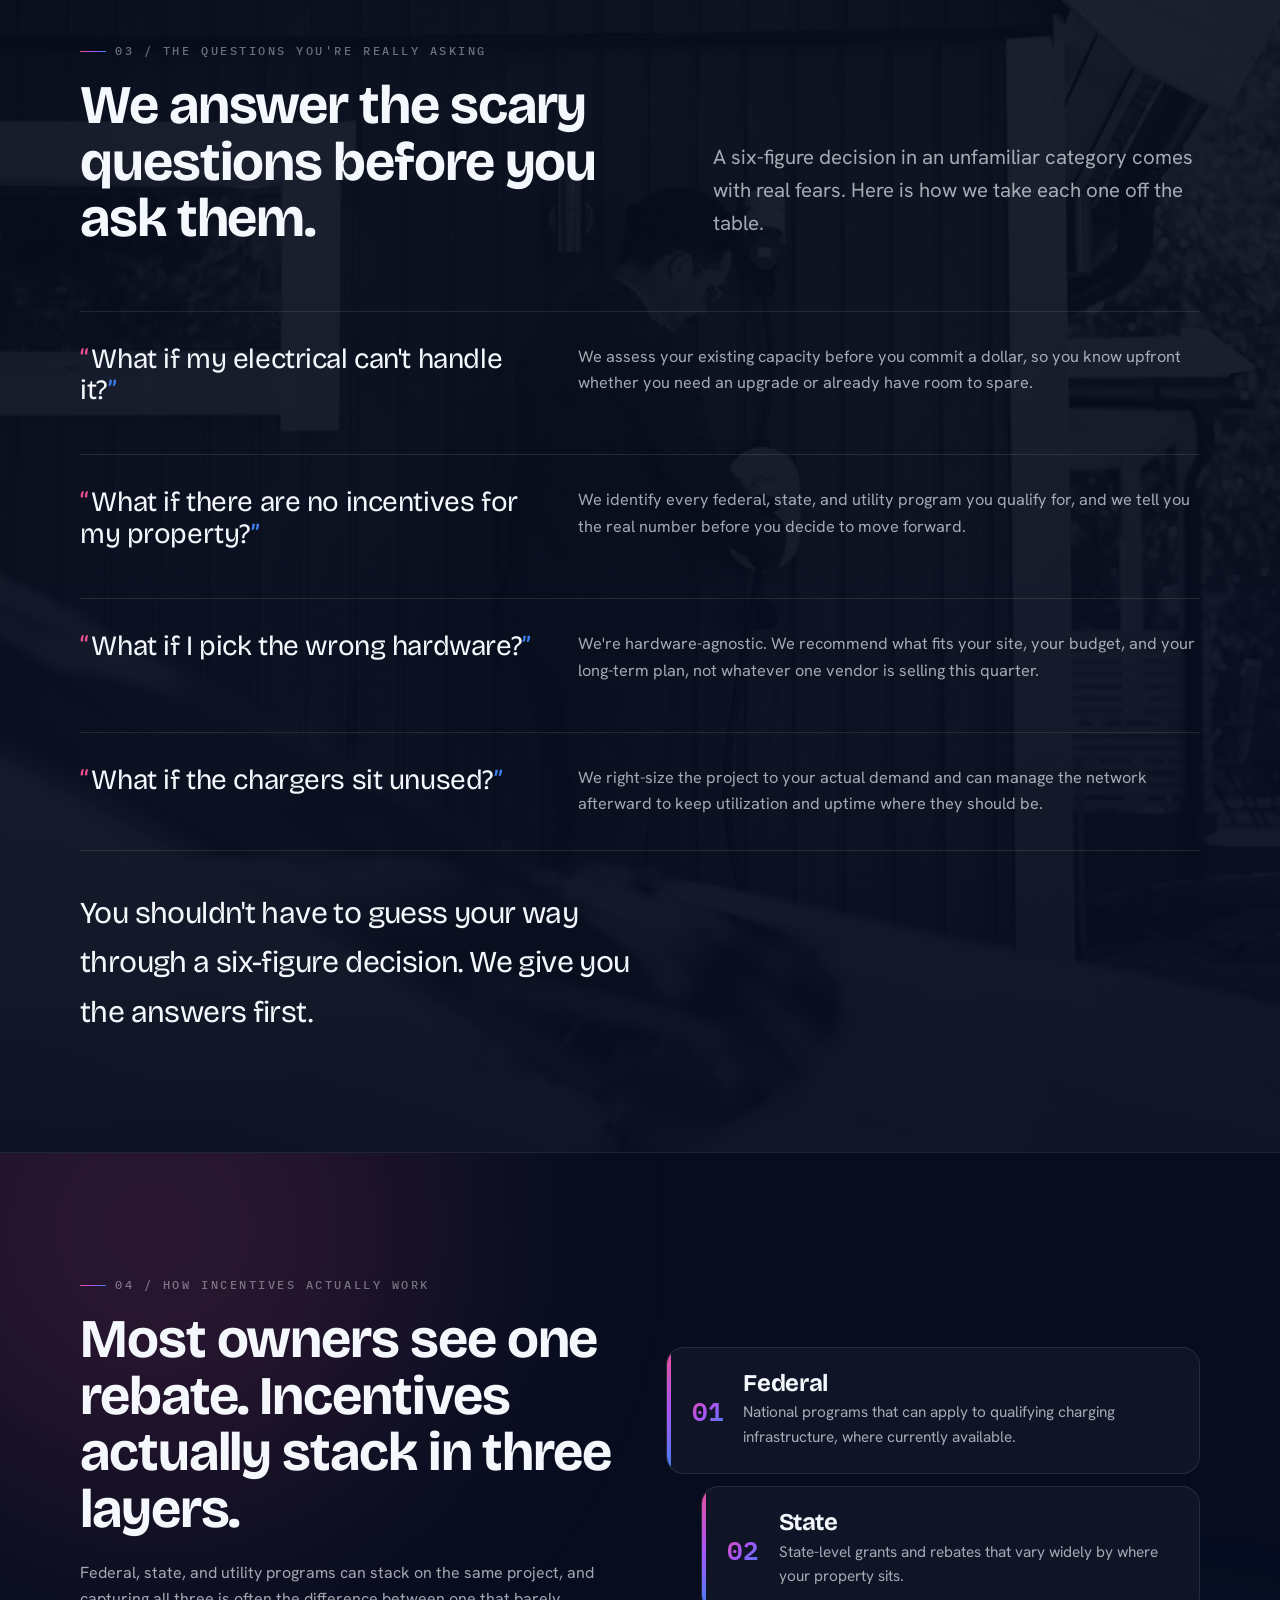
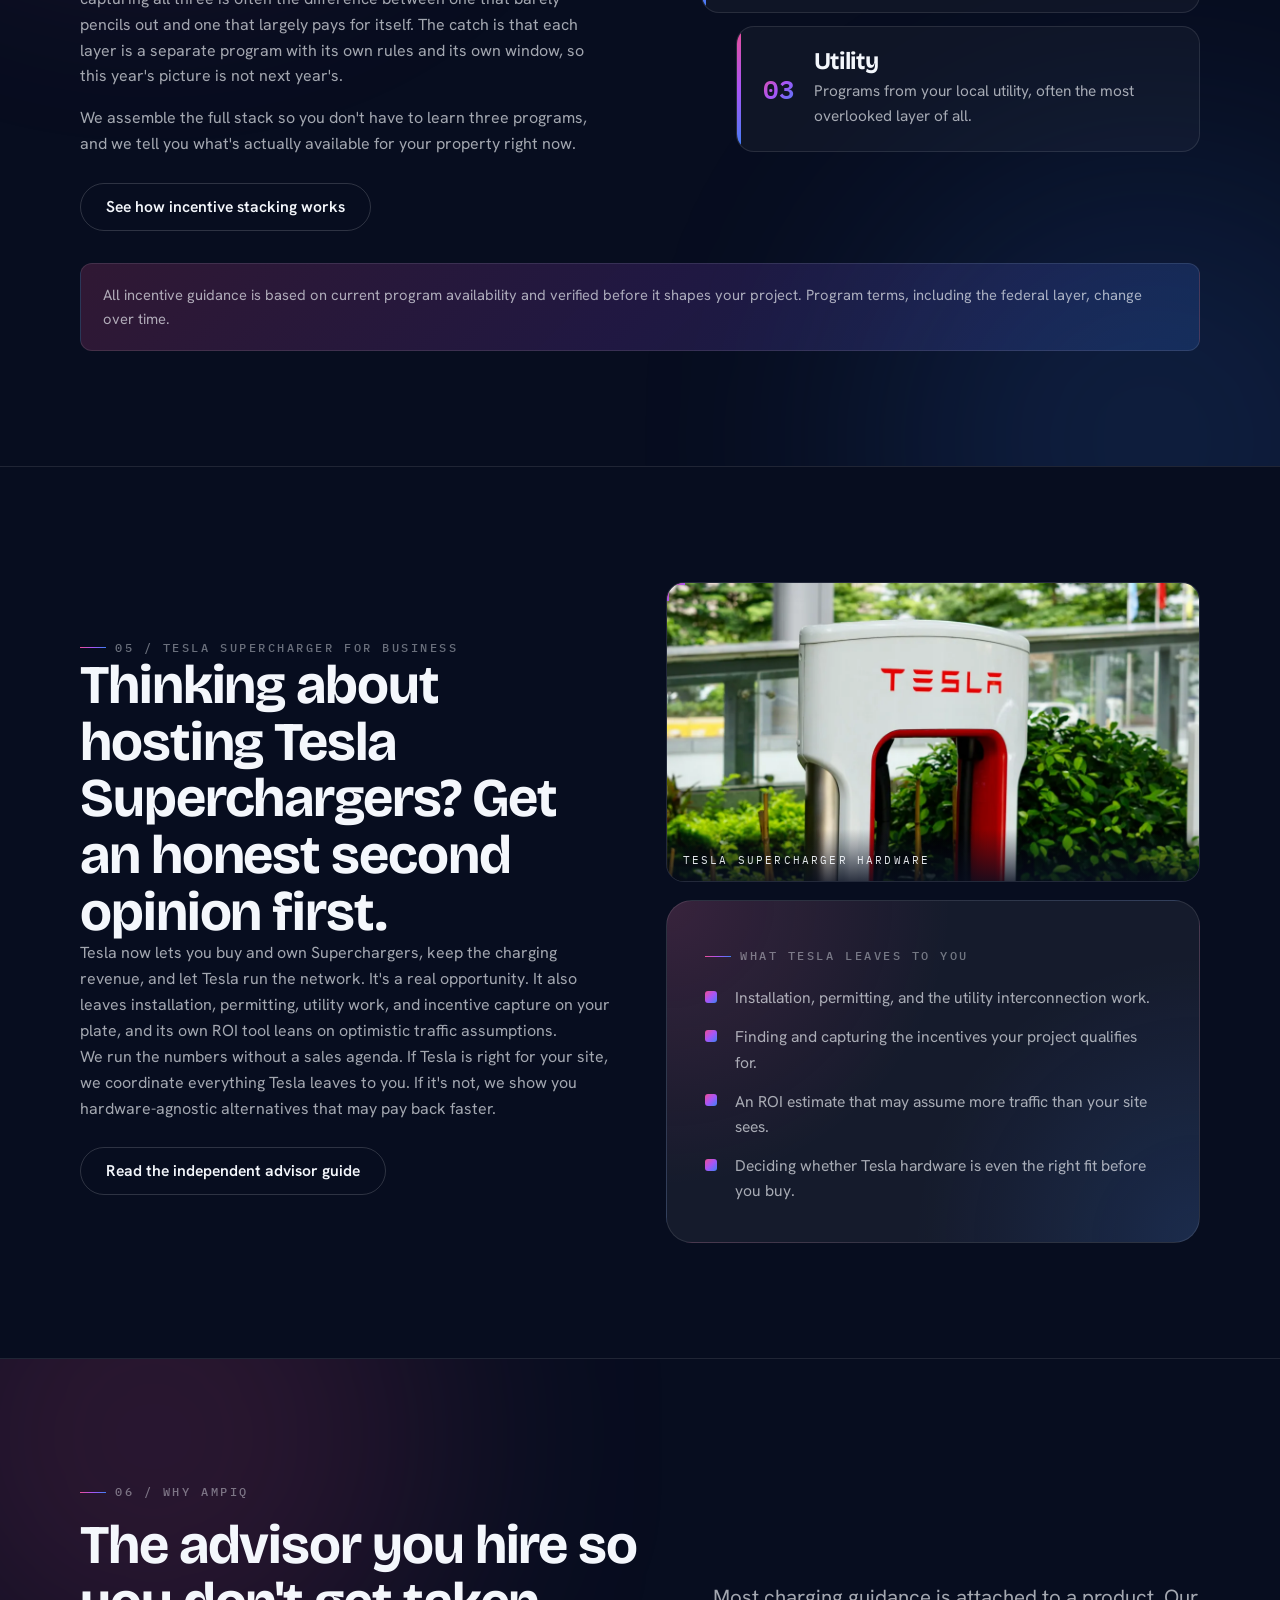
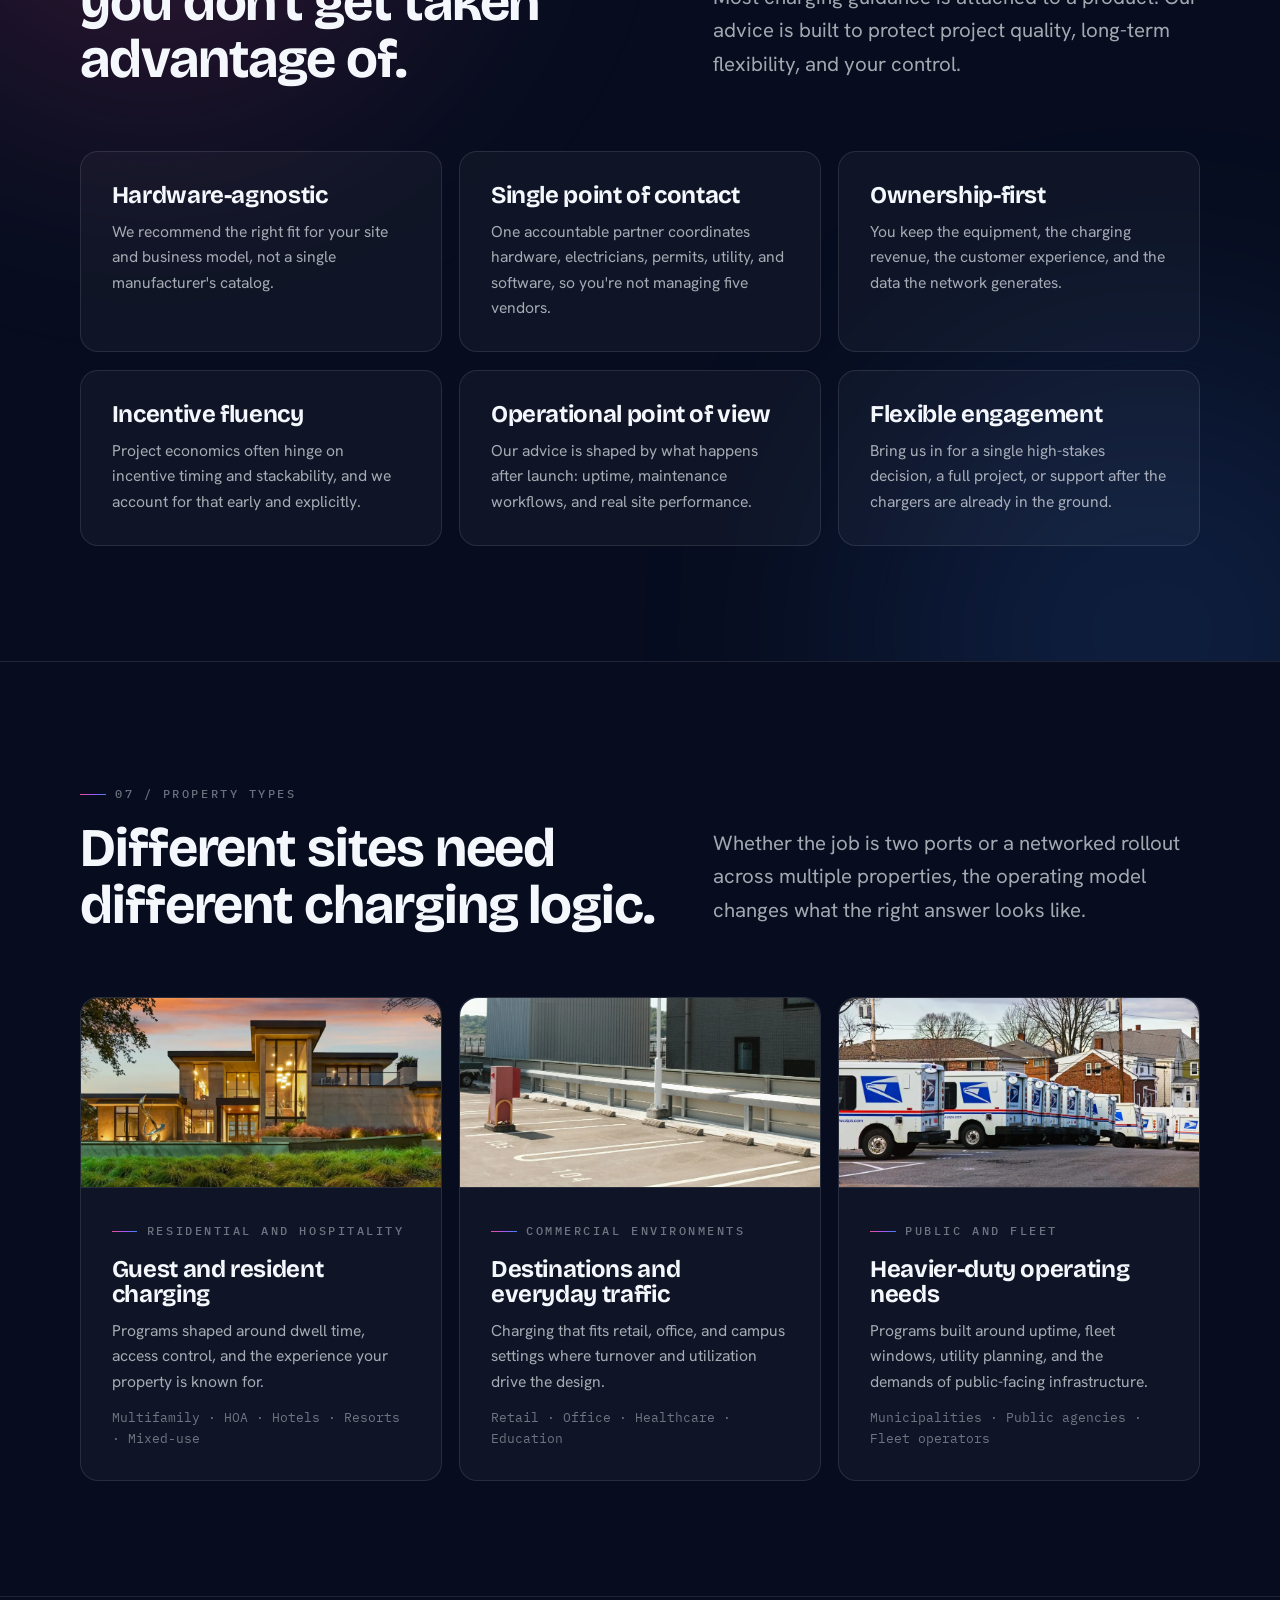
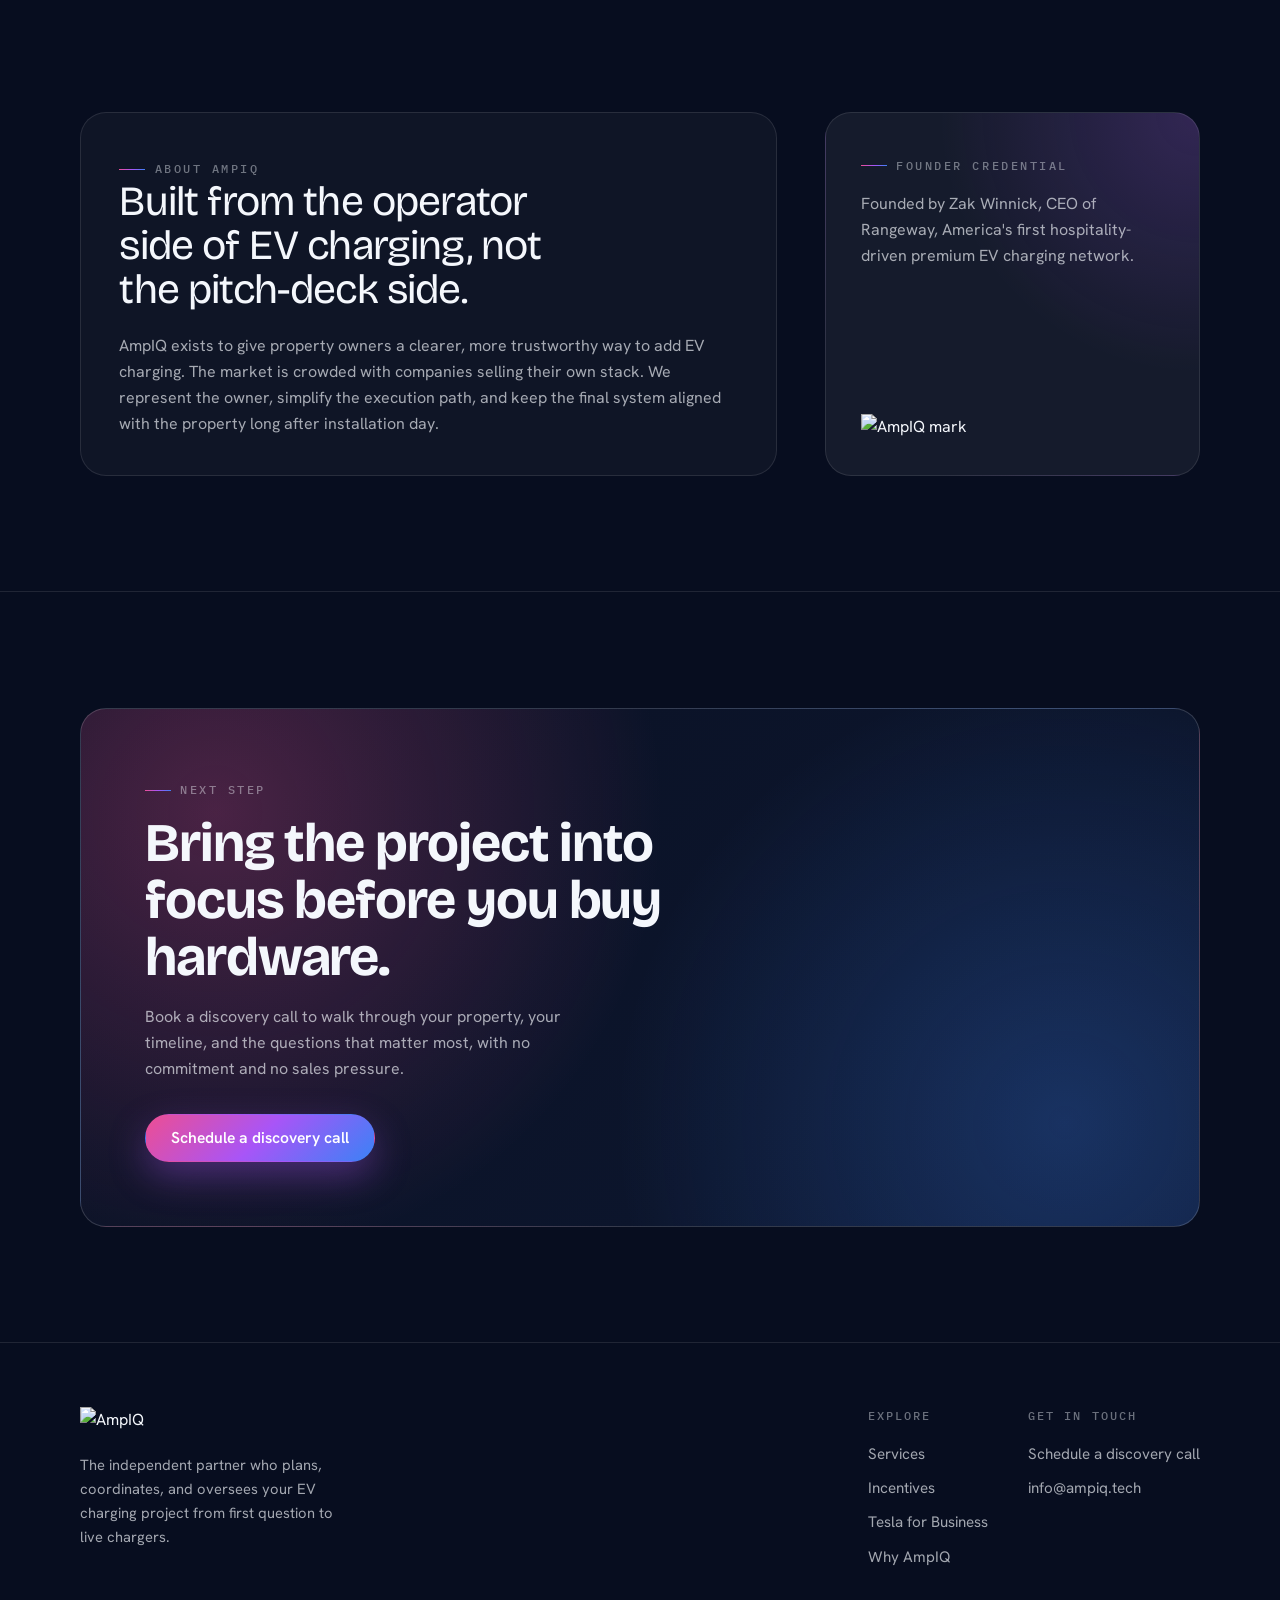
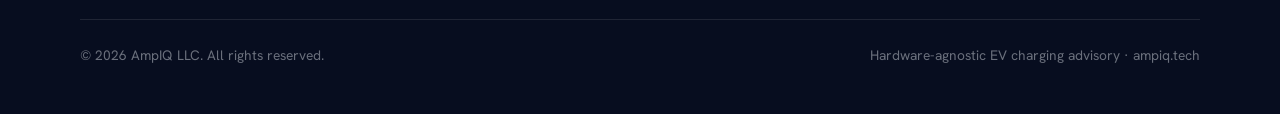
==== commit 7e90f72e: "Break up home page with photography and tighter copy Add six Unsplash photos (WebP, lazy-loaded) whe" ====
--- a/index.html
+++ b/index.html
@@ -59,10 +59,11 @@
     <section class="section hero">
       <div class="glow"></div>
       <div class="container">
+        <div class="hero-grid">
         <div class="load">
           <span class="label hero-eyebrow">Independent EV charging advisory</span>
           <h1>Turn your parking into a <span class="charge">revenue-generating amenity</span>, without the vendor runaround.</h1>
-          <p class="lead">Adding EV charging is a six-figure decision in a category you were never meant to be an expert in. AmpIQ is the single independent partner who plans, coordinates, and oversees the entire project, from your first question to live chargers, and keeps every decision aligned to your property instead of a vendor's catalog.</p>
+          <p class="lead">Adding EV charging is a six-figure decision in a field you never planned to master. AmpIQ plans, coordinates, and oversees the whole project, from first question to live chargers, aligned to your property instead of a vendor's catalog.</p>
           <div class="hero-actions">
             <a href="https://cal.com/zakwinnick/ampiq" target="_blank" rel="noopener" class="btn btn-primary">Schedule a discovery call</a>
             <a href="#handle" class="btn btn-ghost">See how it works</a>
@@ -82,6 +83,11 @@
             </div>
           </dl>
         </div>
+        <figure class="hero-media media media-duotone reveal">
+          <img src="assets/home-hero-charging.webp" alt="An electric vehicle charging from a wall-mounted charger" width="1120" height="840">
+          <figcaption class="media-cap">Charging hardware, matched to your site</figcaption>
+        </figure>
+        </div>
       </div>
     </section>
 
@@ -92,8 +98,8 @@
           <div class="orchestrator-copy reveal">
             <span class="label">01 / The orchestrator</span>
             <h2>One partner runs the whole project. You stay focused on your property.</h2>
-            <p>An EV charging project normally means juggling hardware reps, electricians, permit offices, utility paperwork, incentive applications, and software vendors, each with a different timeline and a different agenda. It's a lot to coordinate, and every gap between those parties becomes your problem.</p>
-            <p>Think of AmpIQ as the producer. We assemble every one of those pieces, run point across all of them, and stay accountable through launch and, when you want it, ongoing management. Unlike a broker who hands you off once the hardware is sold, we're still here when the chargers go live, and we keep the whole project aligned to your property rather than a vendor's catalog.</p>
+            <p>A charging project means juggling hardware reps, electricians, permit offices, utility paperwork, incentive applications, and software vendors, each with its own timeline and agenda. Every gap between them becomes your problem.</p>
+            <p>Think of AmpIQ as the producer. We assemble every piece, run point across all of them, and stay accountable through launch and, if you want it, ongoing management. Unlike a broker who hands you off once the hardware is sold, we're still here when the chargers go live.</p>
           </div>
           <div class="assembly reveal" aria-hidden="true">
             <div class="assembly-core">
@@ -160,7 +166,10 @@
     </section>
 
     <!-- The questions you're really asking -->
-    <section class="section" id="questions">
+    <section class="section has-bg" id="questions">
+      <div class="section-bg" aria-hidden="true">
+        <img src="assets/home-questions-bg.webp" alt="" width="1600" height="1065" loading="lazy">
+      </div>
       <div class="container">
         <div class="heading reveal">
           <div>
@@ -172,7 +181,7 @@
         <div class="questions">
           <div class="qa reveal">
             <p class="q">What if my electrical can't handle it?</p>
-            <p class="a">We assess your existing capacity before you commit a dollar, so you know upfront whether you need an upgrade or have room to spare.</p>
+            <p class="a">We assess your existing capacity before you commit a dollar, so you know upfront whether you need an upgrade or already have room to spare.</p>
           </div>
           <div class="qa reveal">
             <p class="q">What if there are no incentives for my property?</p>
@@ -199,7 +208,7 @@
           <div class="orchestrator-copy reveal">
             <span class="label">04 / How incentives actually work</span>
             <h2>Most owners see one rebate. Incentives actually stack in three layers.</h2>
-            <p>Federal, state, and utility programs can stack on the same project, and capturing all three is often the difference between a project that barely pencils out and one that largely pays for itself. The catch is that each layer is a separate program with its own rules, and the windows open and close, so the picture today isn't the picture next year.</p>
+            <p>Federal, state, and utility programs can stack on the same project, and capturing all three is often the difference between one that barely pencils out and one that largely pays for itself. The catch is that each layer is a separate program with its own rules and its own window, so this year's picture is not next year's.</p>
             <p>We assemble the full stack so you don't have to learn three programs, and we tell you what's actually available for your property right now.</p>
             <a href="incentives.html" class="btn btn-ghost" style="margin-top:1.6rem">See how incentive stacking works</a>
           </div>
@@ -238,18 +247,24 @@
           <div class="reveal">
             <span class="label">05 / Tesla Supercharger for Business</span>
             <h2>Thinking about hosting Tesla Superchargers? Get an honest second opinion first.</h2>
-            <p>Tesla now lets a property owner buy and own Superchargers and keep the charging revenue while Tesla runs the network. It's a real opportunity, but Tesla leaves the installation, permitting, utility work, and incentive capture on your plate, and its own ROI tool leans on optimistic traffic assumptions.</p>
+            <p>Tesla now lets you buy and own Superchargers, keep the charging revenue, and let Tesla run the network. It's a real opportunity. It also leaves installation, permitting, utility work, and incentive capture on your plate, and its own ROI tool leans on optimistic traffic assumptions.</p>
             <p>We run the numbers without a sales agenda. If Tesla is right for your site, we coordinate everything Tesla leaves to you. If it's not, we show you hardware-agnostic alternatives that may pay back faster.</p>
             <a href="tesla-supercharger-for-business.html" class="btn btn-ghost" style="margin-top:1.6rem">Read the independent advisor guide</a>
           </div>
-          <div class="panel accent reveal">
-            <span class="label">What Tesla leaves to you</span>
-            <ul class="checklist">
-              <li>Installation, permitting, and the utility interconnection work.</li>
-              <li>Finding and capturing the incentives your project qualifies for.</li>
-              <li>An ROI estimate that may assume more traffic than your site sees.</li>
-              <li>Deciding whether Tesla hardware is even the right fit before you buy.</li>
-            </ul>
+          <div class="tesla-aside reveal">
+            <figure class="media">
+              <img src="assets/tesla-supercharger.webp" alt="A Tesla Supercharger unit" width="1120" height="630" loading="lazy">
+              <figcaption class="media-cap">Tesla Supercharger hardware</figcaption>
+            </figure>
+            <div class="panel accent">
+              <span class="label">What Tesla leaves to you</span>
+              <ul class="checklist">
+                <li>Installation, permitting, and the utility interconnection work.</li>
+                <li>Finding and capturing the incentives your project qualifies for.</li>
+                <li>An ROI estimate that may assume more traffic than your site sees.</li>
+                <li>Deciding whether Tesla hardware is even the right fit before you buy.</li>
+              </ul>
+            </div>
           </div>
         </div>
       </div>
@@ -307,18 +322,27 @@
         </div>
         <div class="grid grid-3">
           <article class="card reveal">
+            <div class="card-media">
+              <img src="assets/property-residential.webp" alt="A modern residential property lit at dusk" width="1000" height="564" loading="lazy">
+            </div>
             <span class="label">Residential and hospitality</span>
             <h3 style="margin-top:1rem">Guest and resident charging</h3>
             <p>Programs shaped around dwell time, access control, and the experience your property is known for.</p>
             <p style="margin-top:0.8rem;font-family:var(--font-mono);font-size:0.82rem;color:var(--text-faint)">Multifamily · HOA · Hotels · Resorts · Mixed-use</p>
           </article>
           <article class="card reveal">
+            <div class="card-media">
+              <img src="assets/property-commercial.webp" alt="A parking deck beside a modern office building" width="1000" height="1500" loading="lazy" style="object-position:center 72%">
+            </div>
             <span class="label">Commercial environments</span>
             <h3 style="margin-top:1rem">Destinations and everyday traffic</h3>
             <p>Charging that fits retail, office, and campus settings where turnover and utilization drive the design.</p>
             <p style="margin-top:0.8rem;font-family:var(--font-mono);font-size:0.82rem;color:var(--text-faint)">Retail · Office · Healthcare · Education</p>
           </article>
           <article class="card reveal">
+            <div class="card-media">
+              <img src="assets/property-fleet.webp" alt="A row of fleet vans parked in a lot" width="1000" height="666" loading="lazy">
+            </div>
             <span class="label">Public and fleet</span>
             <h3 style="margin-top:1rem">Heavier-duty operating needs</h3>
             <p>Programs built around uptime, fleet windows, utility planning, and the demands of public-facing infrastructure.</p>
--- a/assets/styles.css
+++ b/assets/styles.css
@@ -969,6 +969,151 @@
   color: var(--text-faint);
 }
 
+/* ---- Media (photography) ------------------------------------------------ */
+
+/* Framed photo: hairline border, rounded, with the gradient corner-tick. */
+.media {
+  position: relative;
+  border-radius: var(--radius);
+  overflow: hidden;
+  border: 1px solid var(--line);
+  background: var(--navy-1);
+  isolation: isolate;
+}
+
+.media img {
+  width: 100%;
+  height: 100%;
+  object-fit: cover;
+  display: block;
+}
+
+.media::after {
+  content: "";
+  position: absolute;
+  top: 0;
+  left: 0;
+  z-index: 3;
+  width: 18px;
+  height: 18px;
+  border-top: 2px solid transparent;
+  border-left: 2px solid transparent;
+  border-image: var(--grad) 1;
+  border-top-left-radius: var(--radius);
+}
+
+/* Duotone: desaturate the photo, then tint it through the brand gradient. */
+.media-duotone img {
+  filter: grayscale(1) contrast(1.04) brightness(0.94);
+}
+
+.media-duotone::before {
+  content: "";
+  position: absolute;
+  inset: 0;
+  z-index: 2;
+  background: var(--grad);
+  mix-blend-mode: color;
+  opacity: 0.62;
+  pointer-events: none;
+}
+
+/* Monospace caption pinned to the bottom of a framed photo. */
+.media-cap {
+  position: absolute;
+  left: 0;
+  bottom: 0;
+  z-index: 3;
+  width: 100%;
+  margin: 0;
+  padding: 1.4rem 1rem 0.75rem;
+  font-family: var(--font-mono);
+  font-size: 0.68rem;
+  letter-spacing: 0.2em;
+  text-transform: uppercase;
+  color: rgba(244, 247, 252, 0.92);
+  background: linear-gradient(to top, rgba(7, 13, 31, 0.82), transparent);
+}
+
+/* Full-bleed treated photo behind a section, kept legible with a navy wash. */
+.section.has-bg {
+  overflow: hidden;
+  isolation: isolate;
+}
+
+.section-bg {
+  position: absolute;
+  inset: 0;
+  z-index: 0;
+}
+
+.section-bg img {
+  width: 100%;
+  height: 100%;
+  object-fit: cover;
+  filter: grayscale(1) brightness(0.55);
+}
+
+.section-bg::before {
+  content: "";
+  position: absolute;
+  inset: 0;
+  background: var(--grad);
+  mix-blend-mode: color;
+  opacity: 0.5;
+}
+
+.section-bg::after {
+  content: "";
+  position: absolute;
+  inset: 0;
+  background: linear-gradient(180deg, rgba(7, 13, 31, 0.82), rgba(7, 13, 31, 0.92));
+}
+
+/* Hero two-column: copy left, treated photo right. */
+.hero-grid {
+  display: grid;
+  grid-template-columns: minmax(0, 1.15fr) minmax(0, 0.85fr);
+  gap: clamp(1.5rem, 4vw, 3.5rem);
+  align-items: stretch;
+}
+
+.hero-media {
+  min-height: 400px;
+}
+
+/* Photo header inside a card, flush to the card edges. */
+.card-media {
+  position: relative;
+  height: 190px;
+  margin: calc(-1 * clamp(1.5rem, 2.4vw, 2rem)) calc(-1 * clamp(1.5rem, 2.4vw, 2rem)) clamp(1.25rem, 2vw, 1.6rem);
+  border-radius: var(--radius) var(--radius) 0 0;
+  border-bottom: 1px solid var(--line);
+  overflow: hidden;
+}
+
+.card-media img {
+  width: 100%;
+  height: 100%;
+  object-fit: cover;
+  display: block;
+  transition: transform 0.5s var(--ease);
+}
+
+.card:hover .card-media img {
+  transform: scale(1.04);
+}
+
+/* Tesla teaser aside: framed photo over the checklist panel. */
+.tesla-aside {
+  display: grid;
+  gap: 1.1rem;
+}
+
+.tesla-aside .media {
+  height: clamp(200px, 26vw, 300px);
+}
+
 /* ---- Motion ------------------------------------------------------------- */
 
 /* Scroll reveal: only hidden when JS is active (graceful no-JS fallback). */
@@ -1028,6 +1173,7 @@
 
 @media (max-width: 980px) {
   .heading,
+  .hero-grid,
   .orchestrator-grid,
   .split,
   .about-grid {
@@ -1038,6 +1184,10 @@
     align-items: start;
   }
 
+  .hero-media {
+    min-height: 260px;
+  }
+
   .qa {
     grid-template-columns: 1fr;
     gap: 0.7rem;
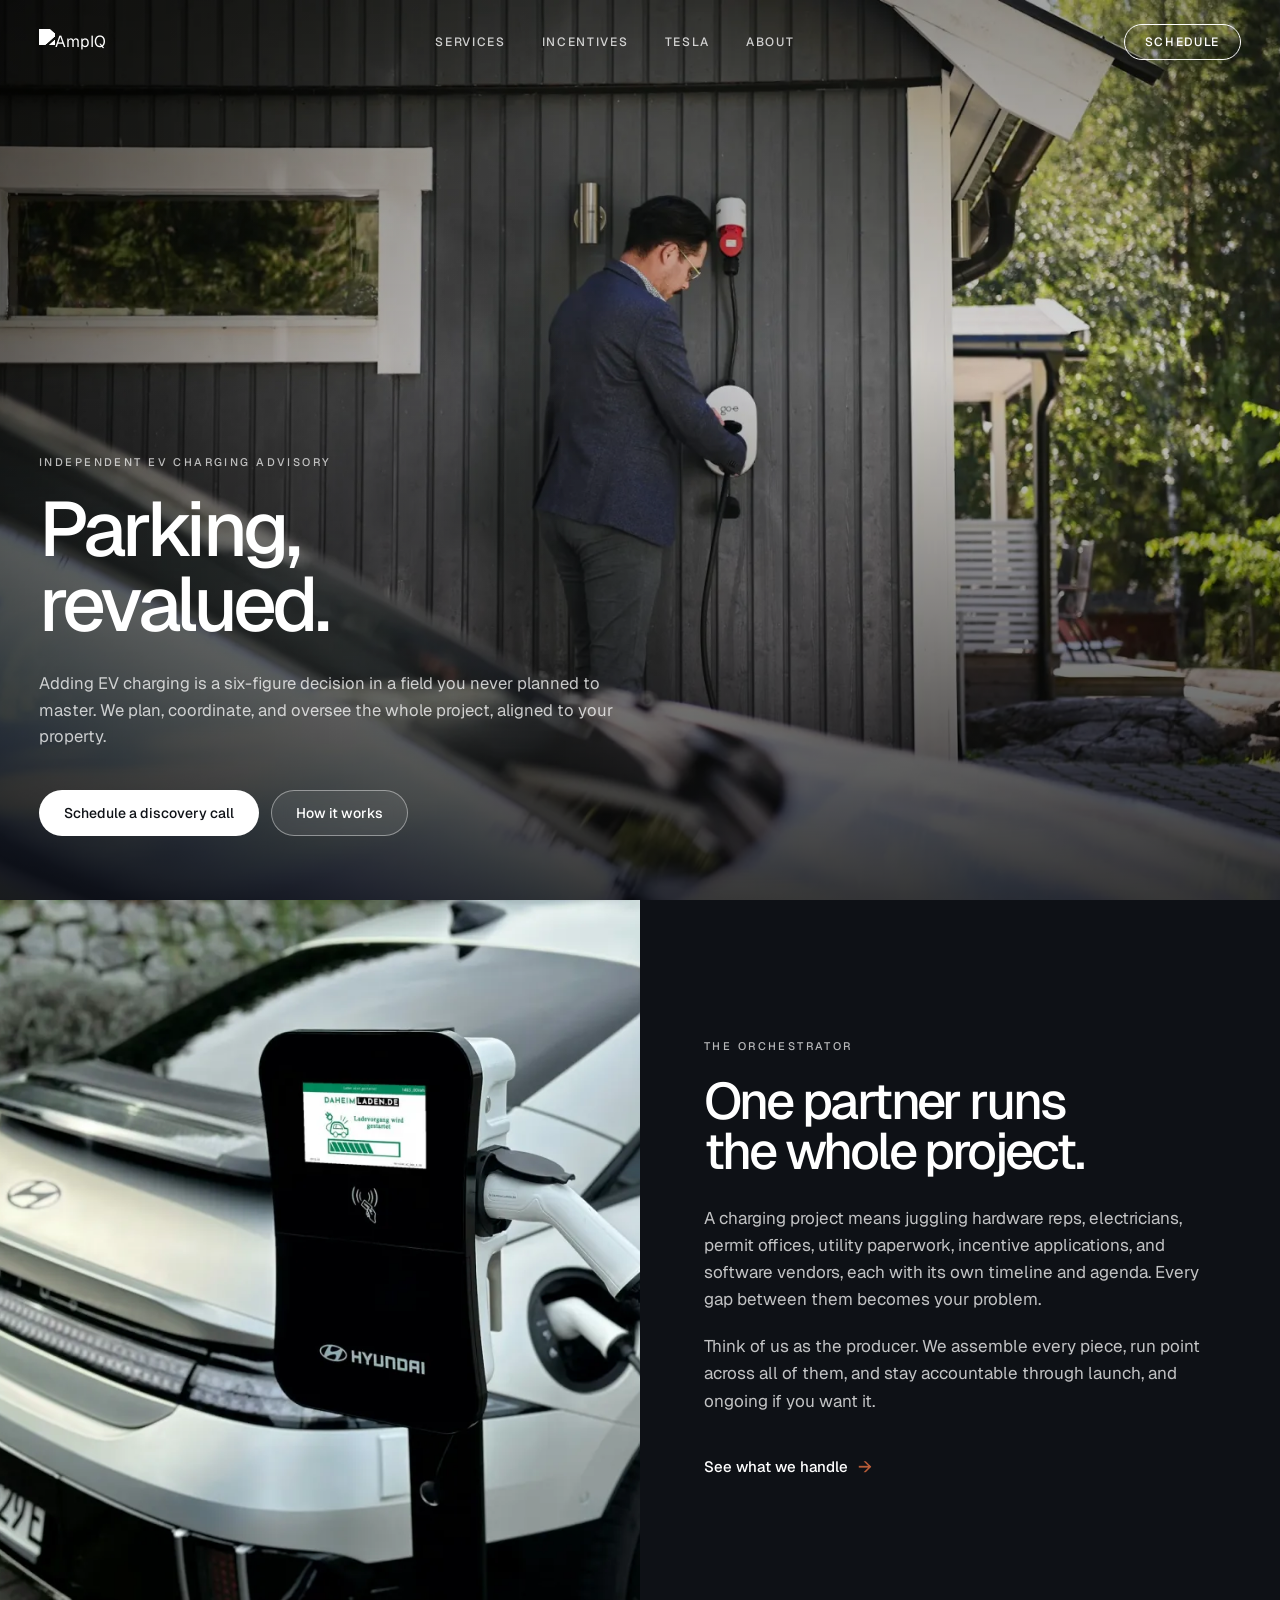
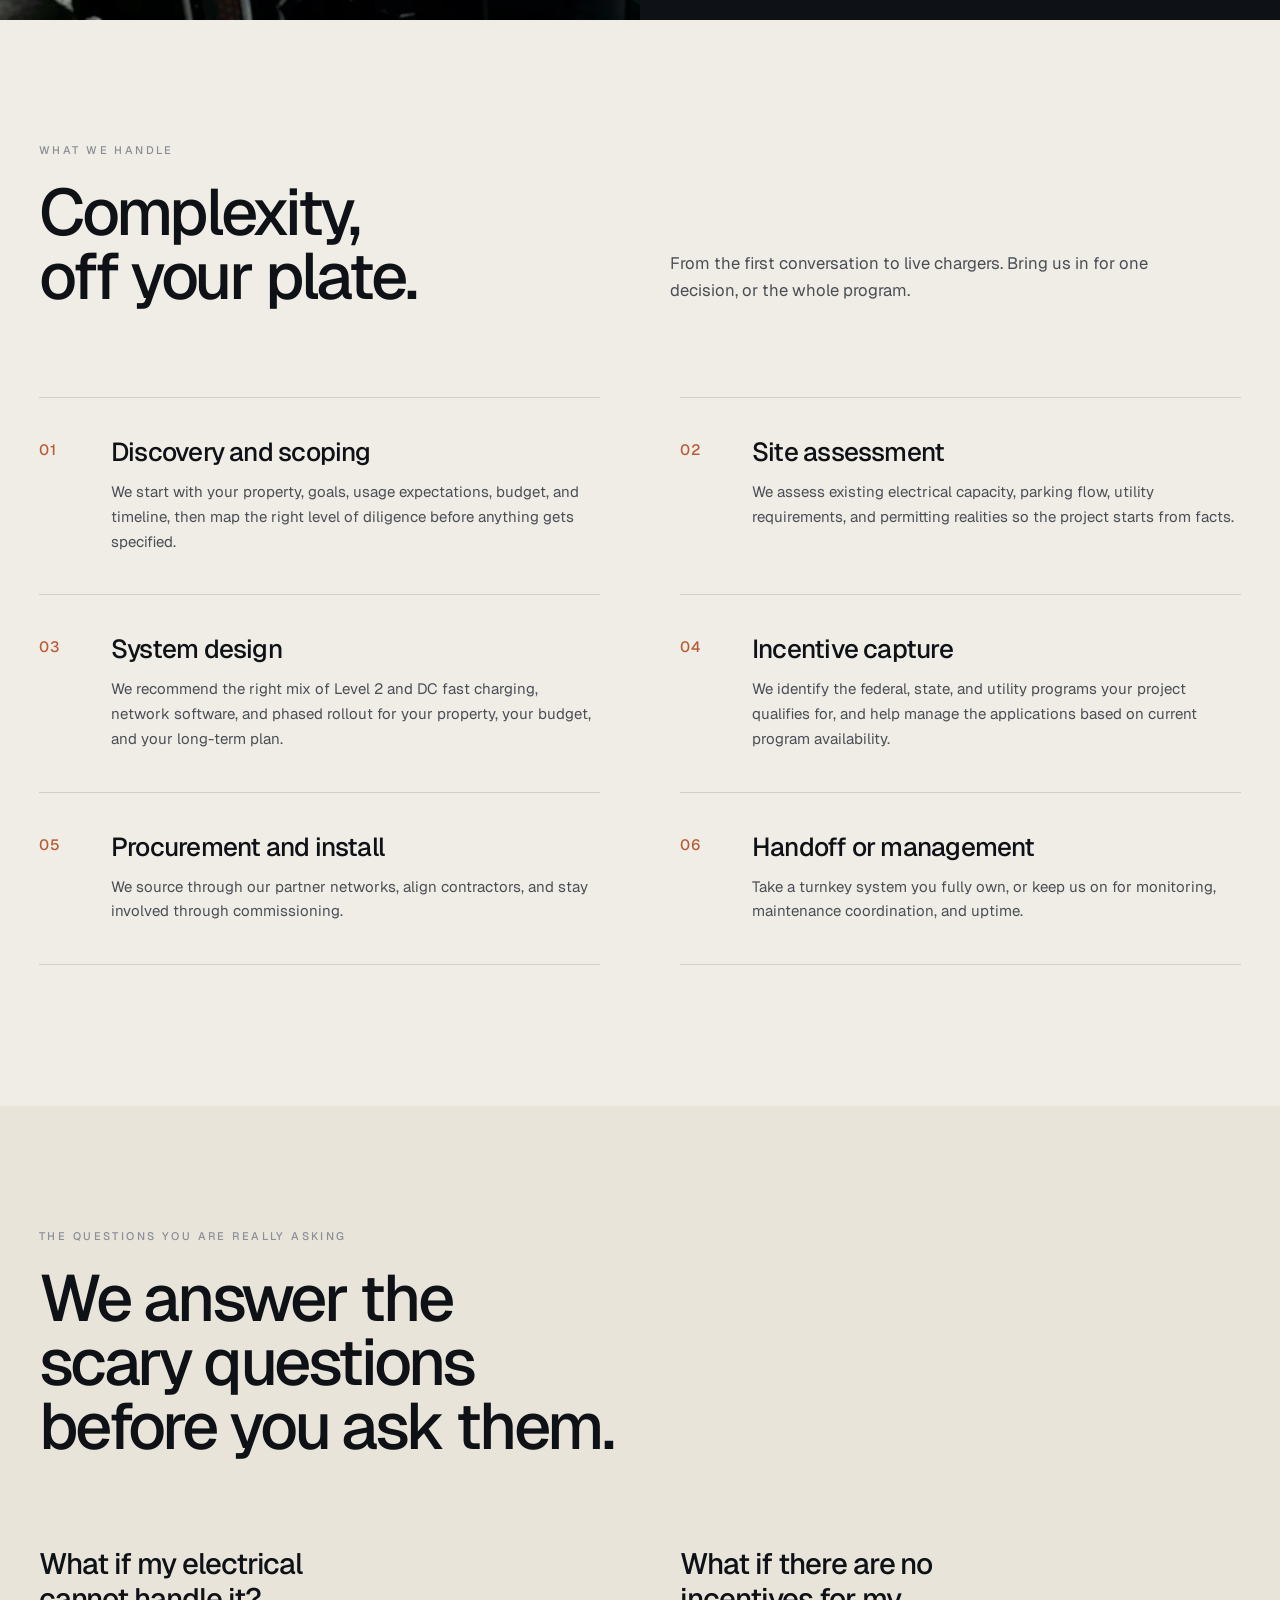
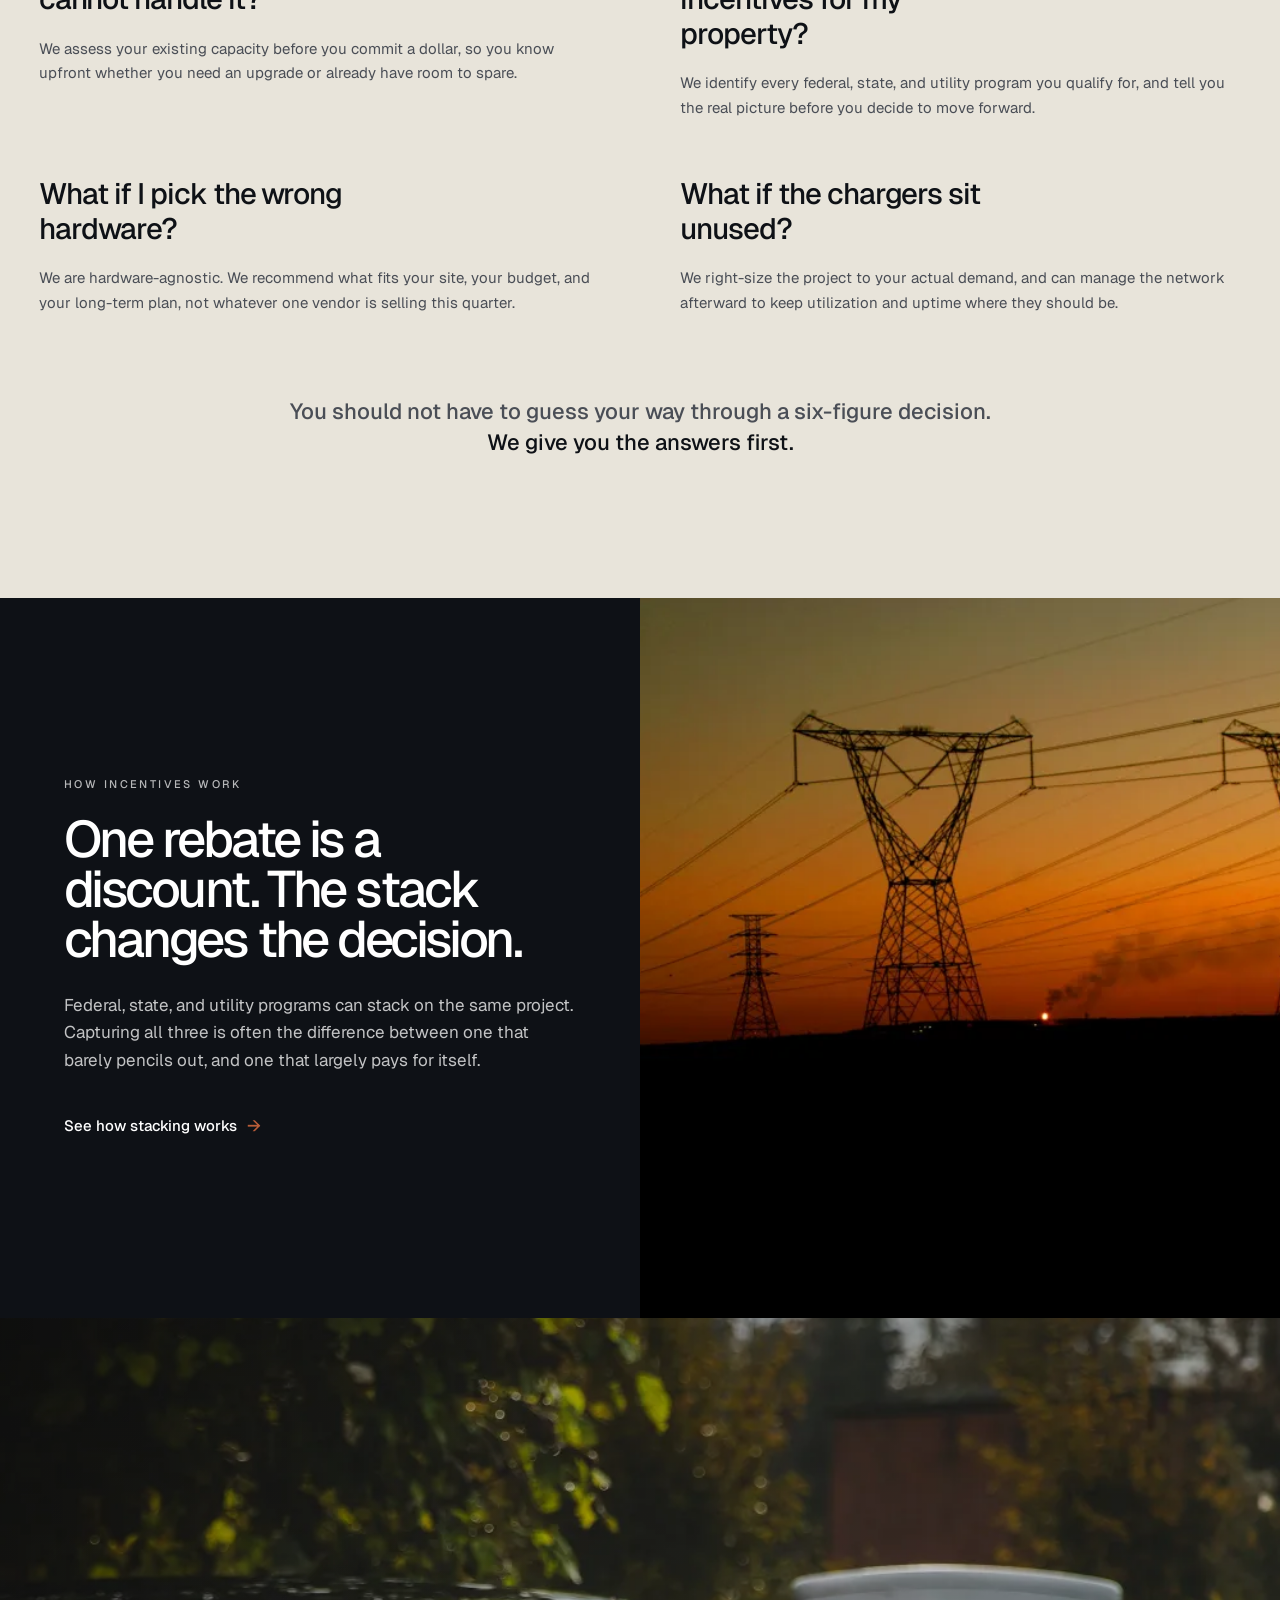
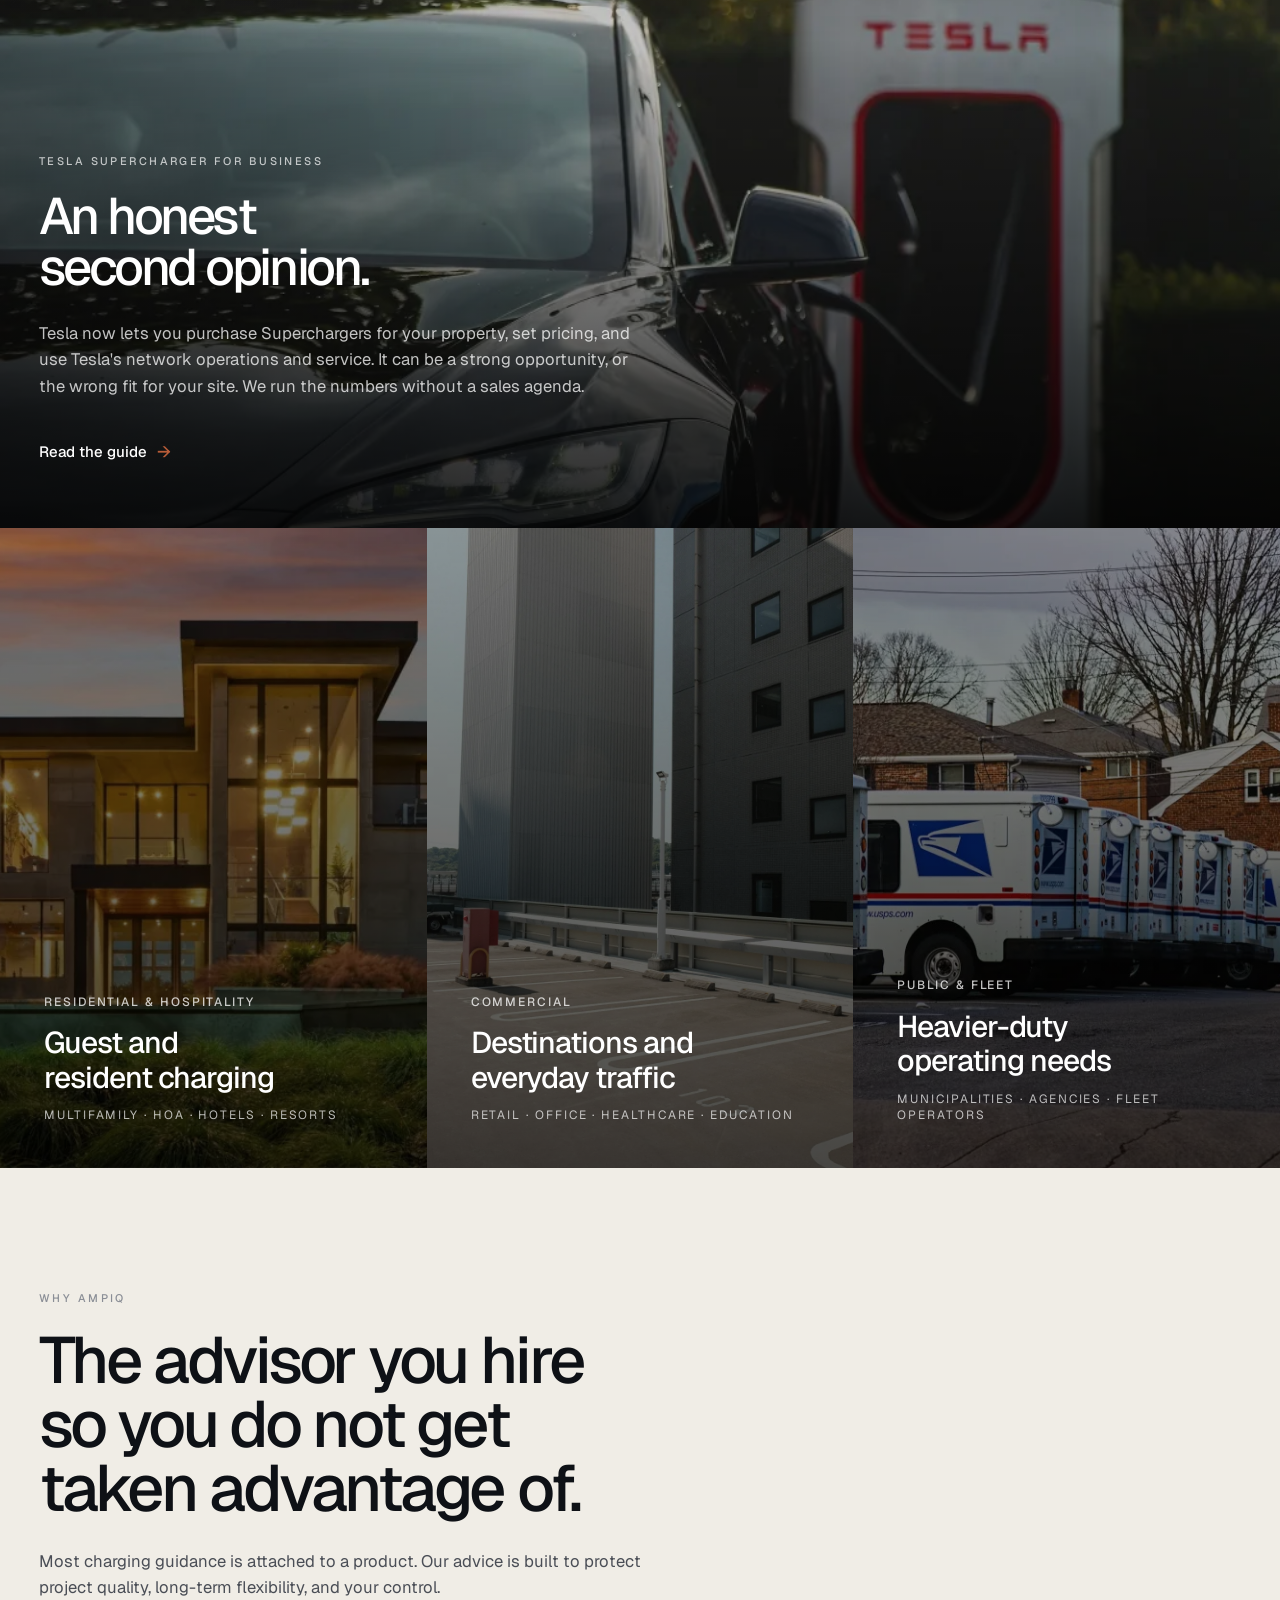
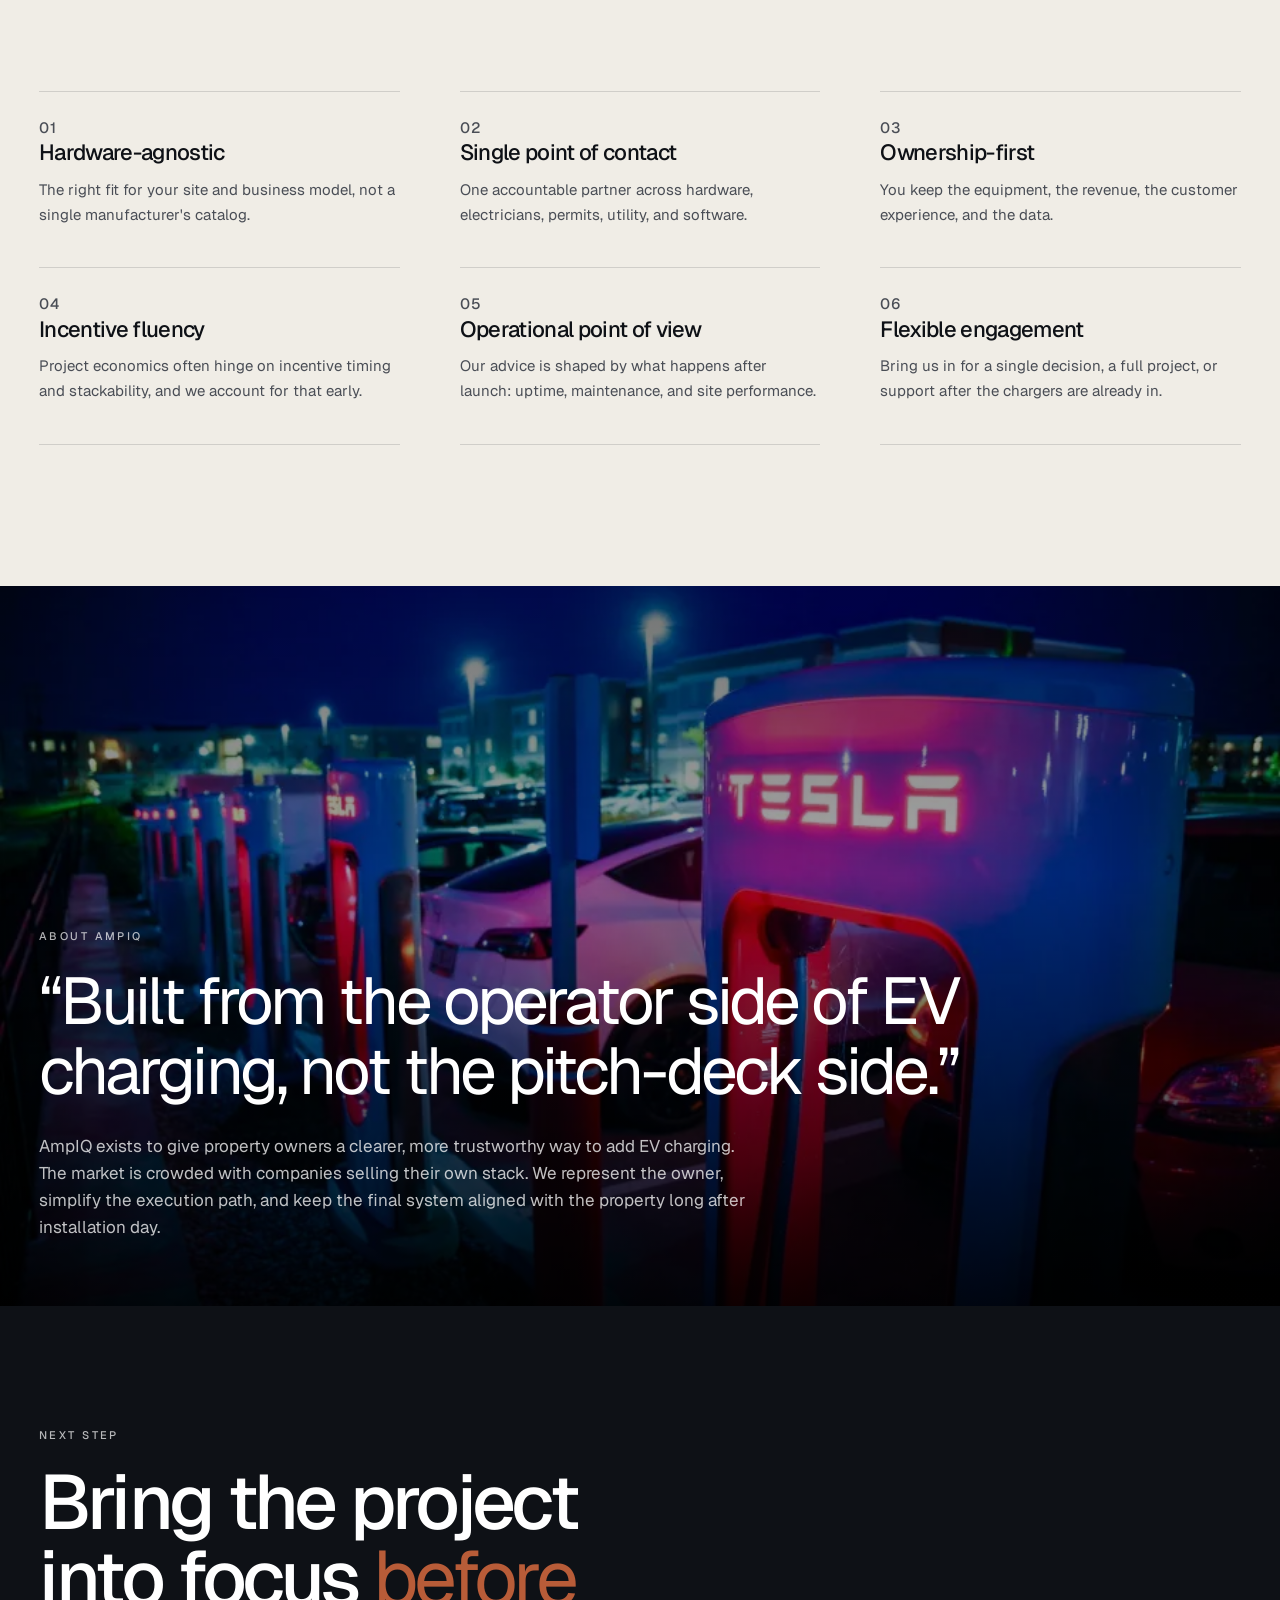
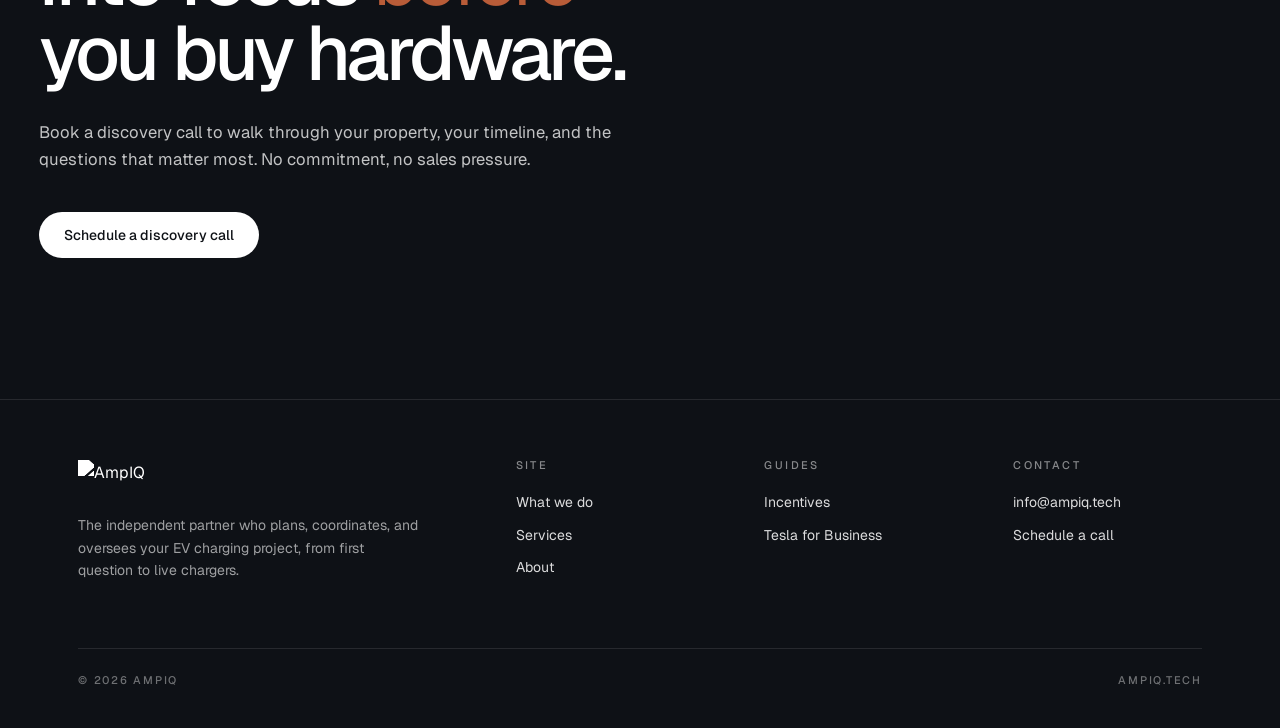
==== commit 4425fa2b: "Implement EV brand redesign" ====
--- a/index.html
+++ b/index.html
@@ -5,415 +5,181 @@
   <script src="https://tinylytics.app/embed/AM-qzx8NUo6Ey3s-_Zhz.js" defer></script>
   <meta charset="UTF-8">
   <meta name="viewport" content="width=device-width, initial-scale=1.0">
-  <title>AmpIQ | The Independent Orchestrator for EV Charging Projects</title>
-  <meta name="description" content="AmpIQ is the independent partner who plans, coordinates, and oversees your EV charging project from first question to live chargers. Hardware-agnostic, ownership-first, a single point of contact.">
+  <title>AmpIQ | Independent EV Charging Advisory</title>
+  <meta name="description" content="AmpIQ plans, coordinates, and oversees EV charging projects for property owners, from first question to live chargers.">
   <link rel="canonical" href="https://ampiq.tech/">
-  <meta property="og:title" content="AmpIQ | The Independent Orchestrator for EV Charging Projects">
-  <meta property="og:description" content="One independent partner who plans, coordinates, and oversees your EV charging project from first question to live chargers, aligned to your property instead of a vendor's catalog.">
+  <meta property="og:title" content="AmpIQ | Independent EV Charging Advisory">
+  <meta property="og:description" content="One partner to plan, coordinate, and oversee your EV charging project, aligned to your property.">
   <meta property="og:type" content="website">
   <meta property="og:url" content="https://ampiq.tech/">
   <meta property="og:image" content="https://ampiq.tech/assets/ampiq-icon.png">
   <meta name="twitter:card" content="summary">
-  <meta name="twitter:title" content="AmpIQ | The Independent Orchestrator for EV Charging">
-  <meta name="twitter:description" content="One independent partner who plans, coordinates, and oversees your EV charging project, aligned to your property instead of a vendor's catalog.">
-  <meta name="twitter:image" content="https://ampiq.tech/assets/ampiq-icon.png">
   <link rel="icon" href="assets/ampiq-icon.png" type="image/png">
   <link rel="apple-touch-icon" href="assets/ampiq-icon.png">
   <link rel="preconnect" href="https://fonts.googleapis.com">
   <link rel="preconnect" href="https://fonts.gstatic.com" crossorigin>
-  <link href="https://fonts.googleapis.com/css2?family=Bricolage+Grotesque:opsz,wght@12..96,400..800&family=Hanken+Grotesk:wght@400;500;600;700&family=IBM+Plex+Mono:wght@400;500&display=swap" rel="stylesheet">
+  <link href="https://fonts.googleapis.com/css2?family=Geist:wght@300;400;500;600;700&amp;family=Inter+Tight:wght@300;400;500;600;700&amp;display=swap" rel="stylesheet">
   <link rel="stylesheet" href="assets/styles.css">
 </head>
 <body>
-  <nav class="nav">
-    <div class="nav-inner">
-      <a href="/" class="nav-logo" aria-label="AmpIQ home">
-        <img src="assets/ampiq-logo.png" alt="AmpIQ">
-      </a>
+  <header class="site-header" data-site-header>
+    <nav class="site-nav" aria-label="Primary navigation">
+      <a class="brand" href="/" aria-label="AmpIQ home"><img src="assets/ampiq-logo.png" alt="AmpIQ"></a>
       <div class="nav-links">
-        <a href="#orchestrator">What we do</a>
-        <a href="#handle">Services</a>
+        <a href="#services">Services</a>
         <a href="incentives.html">Incentives</a>
-        <a href="tesla-supercharger-for-business.html">Tesla for Business</a>
-        <a href="#why">Why AmpIQ</a>
-        <a href="https://cal.com/zakwinnick/ampiq" target="_blank" rel="noopener" class="btn btn-primary">Schedule a call</a>
+        <a href="tesla-supercharger-for-business.html">Tesla</a>
+        <a href="#about">About</a>
       </div>
-      <button class="nav-toggle" aria-label="Open menu" aria-expanded="false">
-        <span></span><span></span><span></span>
-      </button>
-    </div>
-  </nav>
+      <a class="nav-schedule" href="https://cal.com/zakwinnick/ampiq" target="_blank" rel="noopener">Schedule</a>
+      <button class="nav-toggle" type="button" data-menu-toggle aria-label="Open menu" aria-expanded="false"><span></span><span></span><span></span></button>
+    </nav>
+  </header>
 
-  <div class="mobile-menu">
-    <span class="label">Menu</span>
-    <a href="#orchestrator">What we do</a>
-    <a href="#handle">Services</a>
+  <aside class="mobile-menu" data-mobile-menu aria-label="Mobile navigation">
+    <p class="kicker kicker--light">Menu</p>
+    <a href="#services">Services</a>
     <a href="incentives.html">Incentives</a>
-    <a href="tesla-supercharger-for-business.html">Tesla for Business</a>
-    <a href="#why">Why AmpIQ</a>
-    <a href="https://cal.com/zakwinnick/ampiq" target="_blank" rel="noopener" class="btn btn-primary">Schedule a discovery call</a>
-  </div>
+    <a href="tesla-supercharger-for-business.html">Tesla</a>
+    <a href="#about">About</a>
+    <a class="pill pill--solid" href="https://cal.com/zakwinnick/ampiq" target="_blank" rel="noopener">Schedule a discovery call</a>
+  </aside>
 
-  <main>
-    <!-- Hero -->
-    <section class="section hero">
-      <div class="glow"></div>
-      <div class="container">
-        <div class="hero-grid">
-        <div class="load">
-          <span class="label hero-eyebrow">Independent EV charging advisory</span>
-          <h1>Turn your parking into a <span class="charge">revenue-generating amenity</span>, without the vendor runaround.</h1>
-          <p class="lead">Adding EV charging is a six-figure decision in a field you never planned to master. AmpIQ plans, coordinates, and oversees the whole project, from first question to live chargers, aligned to your property instead of a vendor's catalog.</p>
-          <div class="hero-actions">
-            <a href="https://cal.com/zakwinnick/ampiq" target="_blank" rel="noopener" class="btn btn-primary">Schedule a discovery call</a>
-            <a href="#handle" class="btn btn-ghost">See how it works</a>
-          </div>
-          <dl class="hero-spec">
-            <div>
-              <dt>Hardware-agnostic</dt>
-              <dd>We recommend the right fit</dd>
-            </div>
-            <div>
-              <dt>Single point of contact</dt>
-              <dd>One accountable partner</dd>
-            </div>
-            <div>
-              <dt>Ownership-first</dt>
-              <dd>You keep the revenue and data</dd>
-            </div>
-          </dl>
-        </div>
-        <figure class="hero-media media media-duotone reveal">
-          <img src="assets/home-hero-charging.webp" alt="An electric vehicle charging from a wall-mounted charger" width="1120" height="840">
-          <figcaption class="media-cap">Charging hardware, matched to your site</figcaption>
-        </figure>
+  <main class="page">
+    <section class="photo-panel photo-panel--hero">
+      <img src="assets/home-questions-bg.webp" alt="A person connecting an electric vehicle at a home charger" style="object-position:center 40%">
+      <div class="photo-panel__content">
+        <p class="kicker kicker--light">Independent EV charging advisory</p>
+        <h1 class="display">Parking,<br>revalued.</h1>
+        <p class="lede lede--light">Adding EV charging is a six-figure decision in a field you never planned to master. We plan, coordinate, and oversee the whole project, aligned to your property.</p>
+        <div class="button-row">
+          <a class="pill pill--solid" href="https://cal.com/zakwinnick/ampiq" target="_blank" rel="noopener">Schedule a discovery call</a>
+          <a class="pill pill--ghost" href="#orchestrator">How it works</a>
         </div>
       </div>
     </section>
 
-    <!-- Orchestrator centerpiece -->
-    <section class="section" id="orchestrator">
-      <div class="container">
-        <div class="orchestrator-grid">
-          <div class="orchestrator-copy reveal">
-            <span class="label">01 / The orchestrator</span>
-            <h2>One partner runs the whole project. You stay focused on your property.</h2>
-            <p>A charging project means juggling hardware reps, electricians, permit offices, utility paperwork, incentive applications, and software vendors, each with its own timeline and agenda. Every gap between them becomes your problem.</p>
-            <p>Think of AmpIQ as the producer. We assemble every piece, run point across all of them, and stay accountable through launch and, if you want it, ongoing management. Unlike a broker who hands you off once the hardware is sold, we're still here when the chargers go live.</p>
+    <section class="split-panel" id="orchestrator">
+      <div class="split-panel__media"><img src="assets/home-hero-charging.webp" alt="An electric vehicle charging at a wall-mounted charger" loading="lazy"></div>
+      <div class="split-panel__copy">
+        <p class="kicker kicker--light">The orchestrator</p>
+        <h2 class="display display--panel">One partner runs the whole project.</h2>
+        <p class="copy copy--light">A charging project means juggling hardware reps, electricians, permit offices, utility paperwork, incentive applications, and software vendors, each with its own timeline and agenda. Every gap between them becomes your problem.</p>
+        <p class="copy copy--light">Think of us as the producer. We assemble every piece, run point across all of them, and stay accountable through launch, and ongoing if you want it.</p>
+        <a class="arrow-link" href="#services"><span>See what we handle</span><span aria-hidden="true">→</span></a>
+      </div>
+    </section>
+
+    <section class="section section--paper" id="services">
+      <div class="section-inner">
+        <div class="section-header">
+          <div>
+            <p class="kicker">What we handle</p>
+            <h2 class="display display--section">Complexity, off your plate.</h2>
           </div>
-          <div class="assembly reveal" aria-hidden="true">
-            <div class="assembly-core">
-              <div>
-                <span class="label">Single point of contact</span>
-                <strong>AmpIQ runs point</strong>
-              </div>
-            </div>
-            <div class="tile"><span>Layer</span>Design &amp; site planning</div>
-            <div class="tile"><span>Layer</span>Hardware selection</div>
-            <div class="tile"><span>Layer</span>Incentive capture</div>
-            <div class="tile"><span>Layer</span>Contractors &amp; install</div>
-            <div class="tile"><span>Layer</span>Permitting &amp; utility</div>
-            <div class="tile"><span>Layer</span>Software &amp; network</div>
-          </div>
+          <p class="lede">From the first conversation to live chargers. Bring us in for one decision, or the whole program.</p>
+        </div>
+        <div class="service-grid">
+          <article class="service"><div class="service__number">01</div><div><h3>Discovery and scoping</h3><p>We start with your property, goals, usage expectations, budget, and timeline, then map the right level of diligence before anything gets specified.</p></div></article>
+          <article class="service"><div class="service__number">02</div><div><h3>Site assessment</h3><p>We assess existing electrical capacity, parking flow, utility requirements, and permitting realities so the project starts from facts.</p></div></article>
+          <article class="service"><div class="service__number">03</div><div><h3>System design</h3><p>We recommend the right mix of Level 2 and DC fast charging, network software, and phased rollout for your property, your budget, and your long-term plan.</p></div></article>
+          <article class="service"><div class="service__number">04</div><div><h3>Incentive capture</h3><p>We identify the federal, state, and utility programs your project qualifies for, and help manage the applications based on current program availability.</p></div></article>
+          <article class="service"><div class="service__number">05</div><div><h3>Procurement and install</h3><p>We source through our partner networks, align contractors, and stay involved through commissioning.</p></div></article>
+          <article class="service"><div class="service__number">06</div><div><h3>Handoff or management</h3><p>Take a turnkey system you fully own, or keep us on for monitoring, maintenance coordination, and uptime.</p></div></article>
         </div>
       </div>
     </section>
 
-    <!-- What we handle -->
-    <section class="section" id="handle">
-      <div class="glow"></div>
-      <div class="container">
-        <div class="heading reveal">
-          <div>
-            <span class="label">02 / What we handle</span>
-            <h2>We carry the complexity, so you don't have to.</h2>
-          </div>
-          <p class="lead">From the first conversation to live chargers, here is the complexity we take off your plate. Bring us in for one decision or the whole program.</p>
+    <section class="section section--paper-alt">
+      <div class="section-inner">
+        <div style="max-width:900px">
+          <p class="kicker">The questions you are really asking</p>
+          <h2 class="display display--section">We answer the scary questions before you ask them.</h2>
         </div>
-        <div class="grid grid-3">
-          <article class="card reveal">
-            <div class="index"><b>01</b> / Discovery and scoping</div>
-            <h3>Know what you're walking into.</h3>
-            <p>We start with your property, goals, usage expectations, budget, and timeline, then map the right level of diligence before anything gets specified.</p>
-          </article>
-          <article class="card reveal">
-            <div class="index"><b>02</b> / Site assessment</div>
-            <h3>Find out what your site can handle before you commit a dollar.</h3>
-            <p>We assess your existing electrical capacity, parking flow, utility requirements, and permitting realities so the project starts from facts, not assumptions.</p>
-          </article>
-          <article class="card reveal">
-            <div class="index"><b>03</b> / System design</div>
-            <h3>Get the right-sized system, not the upsell.</h3>
-            <p>We recommend the right mix of Level 2 and DC fast charging, network software, and phased rollout for your property, your budget, and your long-term plan.</p>
-          </article>
-          <article class="card reveal">
-            <div class="index"><b>04</b> / Incentive capture</div>
-            <h3>Capture every incentive you qualify for.</h3>
-            <p>We identify the federal, state, and utility programs your project qualifies for and help manage the applications, based on current program availability.</p>
-          </article>
-          <article class="card reveal">
-            <div class="index"><b>05</b> / Procurement and installation</div>
-            <h3>One coordinated install, not a vendor relay race.</h3>
-            <p>We source through our partner networks, align contractors, and stay involved through commissioning so the installation lands cleanly and on schedule.</p>
-          </article>
-          <article class="card reveal">
-            <div class="index"><b>06</b> / Handoff or ongoing management</div>
-            <h3>Own a system that keeps running.</h3>
-            <p>Take a turnkey system you fully own, or keep AmpIQ on for monitoring, maintenance coordination, utilization, and uptime after launch.</p>
-          </article>
+        <div class="question-grid" style="margin-top:clamp(4rem,7vw,6rem)">
+          <article class="question"><h3>What if my electrical cannot handle it?</h3><p>We assess your existing capacity before you commit a dollar, so you know upfront whether you need an upgrade or already have room to spare.</p></article>
+          <article class="question"><h3>What if there are no incentives for my property?</h3><p>We identify every federal, state, and utility program you qualify for, and tell you the real picture before you decide to move forward.</p></article>
+          <article class="question"><h3>What if I pick the wrong hardware?</h3><p>We are hardware-agnostic. We recommend what fits your site, your budget, and your long-term plan, not whatever one vendor is selling this quarter.</p></article>
+          <article class="question"><h3>What if the chargers sit unused?</h3><p>We right-size the project to your actual demand, and can manage the network afterward to keep utilization and uptime where they should be.</p></article>
+        </div>
+        <p class="pull-line">You should not have to guess your way through a six-figure decision. <strong>We give you the answers first.</strong></p>
+      </div>
+    </section>
+
+    <section class="split-panel split-panel--media-right">
+      <div class="split-panel__copy">
+        <p class="kicker kicker--light">How incentives work</p>
+        <h2 class="display display--panel">One rebate is a discount. The stack changes the decision.</h2>
+        <p class="copy copy--light">Federal, state, and utility programs can stack on the same project. Capturing all three is often the difference between one that barely pencils out, and one that largely pays for itself.</p>
+        <a class="arrow-link" href="incentives.html"><span>See how stacking works</span><span aria-hidden="true">→</span></a>
+      </div>
+      <div class="split-panel__media"><img src="assets/incentives-hero-grid.webp" alt="Transmission towers at sunset" loading="lazy"></div>
+    </section>
+
+    <section class="photo-panel photo-panel--tall photo-panel--tesla">
+      <img src="assets/tesla-opinion-charging.webp" alt="A Tesla charging at a Supercharger" loading="lazy" style="object-position:center 35%">
+      <div class="photo-panel__content">
+        <p class="kicker kicker--light">Tesla Supercharger for Business</p>
+        <h2 class="display display--panel">An honest second opinion.</h2>
+        <p class="lede lede--light">Tesla now lets you purchase Superchargers for your property, set pricing, and use Tesla's network operations and service. It can be a strong opportunity, or the wrong fit for your site. We run the numbers without a sales agenda.</p>
+        <a class="arrow-link" href="tesla-supercharger-for-business.html"><span>Read the guide</span><span aria-hidden="true">→</span></a>
+      </div>
+    </section>
+
+    <section class="property-grid" aria-label="Property types">
+      <article class="property"><img src="assets/property-residential.webp" alt="Residential property at dusk" loading="lazy" style="object-position:center 60%"><div class="property__content"><p class="kicker">Residential &amp; hospitality</p><h3>Guest and resident charging</h3><p>Multifamily · HOA · Hotels · Resorts</p></div></article>
+      <article class="property"><img src="assets/property-commercial.webp" alt="Commercial parking structure beside an office building" loading="lazy" style="object-position:center 72%"><div class="property__content"><p class="kicker">Commercial</p><h3>Destinations and everyday traffic</h3><p>Retail · Office · Healthcare · Education</p></div></article>
+      <article class="property"><img src="assets/property-fleet.webp" alt="Fleet vehicles parked in a depot" loading="lazy"><div class="property__content"><p class="kicker">Public &amp; fleet</p><h3>Heavier-duty operating needs</h3><p>Municipalities · Agencies · Fleet operators</p></div></article>
+    </section>
+
+    <section class="section section--paper">
+      <div class="section-inner">
+        <div style="max-width:900px; margin-bottom:clamp(4rem,7vw,6rem)">
+          <p class="kicker">Why AmpIQ</p>
+          <h2 class="display display--section">The advisor you hire so you do not get taken advantage of.</h2>
+          <p class="lede">Most charging guidance is attached to a product. Our advice is built to protect project quality, long-term flexibility, and your control.</p>
+        </div>
+        <div class="principle-grid">
+          <article class="principle"><p class="principle__number">01</p><h3>Hardware-agnostic</h3><p>The right fit for your site and business model, not a single manufacturer's catalog.</p></article>
+          <article class="principle"><p class="principle__number">02</p><h3>Single point of contact</h3><p>One accountable partner across hardware, electricians, permits, utility, and software.</p></article>
+          <article class="principle"><p class="principle__number">03</p><h3>Ownership-first</h3><p>You keep the equipment, the revenue, the customer experience, and the data.</p></article>
+          <article class="principle"><p class="principle__number">04</p><h3>Incentive fluency</h3><p>Project economics often hinge on incentive timing and stackability, and we account for that early.</p></article>
+          <article class="principle"><p class="principle__number">05</p><h3>Operational point of view</h3><p>Our advice is shaped by what happens after launch: uptime, maintenance, and site performance.</p></article>
+          <article class="principle"><p class="principle__number">06</p><h3>Flexible engagement</h3><p>Bring us in for a single decision, a full project, or support after the chargers are already in.</p></article>
         </div>
       </div>
     </section>
 
-    <!-- The questions you're really asking -->
-    <section class="section has-bg" id="questions">
-      <div class="section-bg" aria-hidden="true">
-        <img src="assets/home-questions-bg.webp" alt="" width="1600" height="1065" loading="lazy">
-      </div>
-      <div class="container">
-        <div class="heading reveal">
-          <div>
-            <span class="label">03 / The questions you're really asking</span>
-            <h2>We answer the scary questions before you ask them.</h2>
-          </div>
-          <p class="lead">A six-figure decision in an unfamiliar category comes with real fears. Here is how we take each one off the table.</p>
-        </div>
-        <div class="questions">
-          <div class="qa reveal">
-            <p class="q">What if my electrical can't handle it?</p>
-            <p class="a">We assess your existing capacity before you commit a dollar, so you know upfront whether you need an upgrade or already have room to spare.</p>
-          </div>
-          <div class="qa reveal">
-            <p class="q">What if there are no incentives for my property?</p>
-            <p class="a">We identify every federal, state, and utility program you qualify for, and we tell you the real number before you decide to move forward.</p>
-          </div>
-          <div class="qa reveal">
-            <p class="q">What if I pick the wrong hardware?</p>
-            <p class="a">We're hardware-agnostic. We recommend what fits your site, your budget, and your long-term plan, not whatever one vendor is selling this quarter.</p>
-          </div>
-          <div class="qa reveal">
-            <p class="q">What if the chargers sit unused?</p>
-            <p class="a">We right-size the project to your actual demand and can manage the network afterward to keep utilization and uptime where they should be.</p>
-          </div>
-        </div>
-        <p class="questions-close reveal">You shouldn't have to guess your way through a six-figure decision. We give you the answers first.</p>
+    <section class="photo-panel photo-panel--quote" id="about">
+      <img src="assets/tesla-hero-night.webp" alt="Tesla Superchargers at night" loading="lazy">
+      <div class="photo-panel__content">
+        <p class="kicker kicker--light">About AmpIQ</p>
+        <blockquote class="quote">“Built from the operator side of EV charging, not the pitch-deck side.”</blockquote>
+        <p class="copy copy--light">AmpIQ exists to give property owners a clearer, more trustworthy way to add EV charging. The market is crowded with companies selling their own stack. We represent the owner, simplify the execution path, and keep the final system aligned with the property long after installation day.</p>
       </div>
     </section>
 
-    <!-- Incentives teaser -->
-    <section class="section" id="incentives">
-      <div class="glow"></div>
-      <div class="container">
-        <div class="orchestrator-grid">
-          <div class="orchestrator-copy reveal">
-            <span class="label">04 / How incentives actually work</span>
-            <h2>Most owners see one rebate. Incentives actually stack in three layers.</h2>
-            <p>Federal, state, and utility programs can stack on the same project, and capturing all three is often the difference between one that barely pencils out and one that largely pays for itself. The catch is that each layer is a separate program with its own rules and its own window, so this year's picture is not next year's.</p>
-            <p>We assemble the full stack so you don't have to learn three programs, and we tell you what's actually available for your property right now.</p>
-            <a href="incentives.html" class="btn btn-ghost" style="margin-top:1.6rem">See how incentive stacking works</a>
-          </div>
-          <div class="layers reveal">
-            <div class="layer layer-stack-1">
-              <span class="layer-num">01</span>
-              <div>
-                <h3>Federal</h3>
-                <p>National programs that can apply to qualifying charging infrastructure, where currently available.</p>
-              </div>
-            </div>
-            <div class="layer layer-stack-2">
-              <span class="layer-num">02</span>
-              <div>
-                <h3>State</h3>
-                <p>State-level grants and rebates that vary widely by where your property sits.</p>
-              </div>
-            </div>
-            <div class="layer layer-stack-3">
-              <span class="layer-num">03</span>
-              <div>
-                <h3>Utility</h3>
-                <p>Programs from your local utility, often the most overlooked layer of all.</p>
-              </div>
-            </div>
-          </div>
-        </div>
-        <p class="note reveal" style="margin-top:2rem">All incentive guidance is based on current program availability and verified before it shapes your project. Program terms, including the federal layer, change over time.</p>
-      </div>
-    </section>
-
-    <!-- Tesla teaser -->
-    <section class="section" id="tesla">
-      <div class="container">
-        <div class="split">
-          <div class="reveal">
-            <span class="label">05 / Tesla Supercharger for Business</span>
-            <h2>Thinking about hosting Tesla Superchargers? Get an honest second opinion first.</h2>
-            <p>Tesla now lets you buy and own Superchargers, keep the charging revenue, and let Tesla run the network. It's a real opportunity. It also leaves installation, permitting, utility work, and incentive capture on your plate, and its own ROI tool leans on optimistic traffic assumptions.</p>
-            <p>We run the numbers without a sales agenda. If Tesla is right for your site, we coordinate everything Tesla leaves to you. If it's not, we show you hardware-agnostic alternatives that may pay back faster.</p>
-            <a href="tesla-supercharger-for-business.html" class="btn btn-ghost" style="margin-top:1.6rem">Read the independent advisor guide</a>
-          </div>
-          <div class="tesla-aside reveal">
-            <figure class="media">
-              <img src="assets/tesla-supercharger.webp" alt="A Tesla Supercharger unit" width="1120" height="630" loading="lazy">
-              <figcaption class="media-cap">Tesla Supercharger hardware</figcaption>
-            </figure>
-            <div class="panel accent">
-              <span class="label">What Tesla leaves to you</span>
-              <ul class="checklist">
-                <li>Installation, permitting, and the utility interconnection work.</li>
-                <li>Finding and capturing the incentives your project qualifies for.</li>
-                <li>An ROI estimate that may assume more traffic than your site sees.</li>
-                <li>Deciding whether Tesla hardware is even the right fit before you buy.</li>
-              </ul>
-            </div>
-          </div>
-        </div>
-      </div>
-    </section>
-
-    <!-- Why AmpIQ -->
-    <section class="section" id="why">
-      <div class="glow"></div>
-      <div class="container">
-        <div class="heading reveal">
-          <div>
-            <span class="label">06 / Why AmpIQ</span>
-            <h2>The advisor you hire so you don't get taken advantage of.</h2>
-          </div>
-          <p class="lead">Most charging guidance is attached to a product. Our advice is built to protect project quality, long-term flexibility, and your control.</p>
-        </div>
-        <div class="grid grid-3">
-          <article class="card reveal">
-            <h3>Hardware-agnostic</h3>
-            <p>We recommend the right fit for your site and business model, not a single manufacturer's catalog.</p>
-          </article>
-          <article class="card reveal">
-            <h3>Single point of contact</h3>
-            <p>One accountable partner coordinates hardware, electricians, permits, utility, and software, so you're not managing five vendors.</p>
-          </article>
-          <article class="card reveal">
-            <h3>Ownership-first</h3>
-            <p>You keep the equipment, the charging revenue, the customer experience, and the data the network generates.</p>
-          </article>
-          <article class="card reveal">
-            <h3>Incentive fluency</h3>
-            <p>Project economics often hinge on incentive timing and stackability, and we account for that early and explicitly.</p>
-          </article>
-          <article class="card reveal">
-            <h3>Operational point of view</h3>
-            <p>Our advice is shaped by what happens after launch: uptime, maintenance workflows, and real site performance.</p>
-          </article>
-          <article class="card reveal">
-            <h3>Flexible engagement</h3>
-            <p>Bring us in for a single high-stakes decision, a full project, or support after the chargers are already in the ground.</p>
-          </article>
-        </div>
-      </div>
-    </section>
-
-    <!-- Property types -->
-    <section class="section" id="properties">
-      <div class="container">
-        <div class="heading reveal">
-          <div>
-            <span class="label">07 / Property types</span>
-            <h2>Different sites need different charging logic.</h2>
-          </div>
-          <p class="lead">Whether the job is two ports or a networked rollout across multiple properties, the operating model changes what the right answer looks like.</p>
-        </div>
-        <div class="grid grid-3">
-          <article class="card reveal">
-            <div class="card-media">
-              <img src="assets/property-residential.webp" alt="A modern residential property lit at dusk" width="1000" height="564" loading="lazy">
-            </div>
-            <span class="label">Residential and hospitality</span>
-            <h3 style="margin-top:1rem">Guest and resident charging</h3>
-            <p>Programs shaped around dwell time, access control, and the experience your property is known for.</p>
-            <p style="margin-top:0.8rem;font-family:var(--font-mono);font-size:0.82rem;color:var(--text-faint)">Multifamily · HOA · Hotels · Resorts · Mixed-use</p>
-          </article>
-          <article class="card reveal">
-            <div class="card-media">
-              <img src="assets/property-commercial.webp" alt="A parking deck beside a modern office building" width="1000" height="1500" loading="lazy" style="object-position:center 72%">
-            </div>
-            <span class="label">Commercial environments</span>
-            <h3 style="margin-top:1rem">Destinations and everyday traffic</h3>
-            <p>Charging that fits retail, office, and campus settings where turnover and utilization drive the design.</p>
-            <p style="margin-top:0.8rem;font-family:var(--font-mono);font-size:0.82rem;color:var(--text-faint)">Retail · Office · Healthcare · Education</p>
-          </article>
-          <article class="card reveal">
-            <div class="card-media">
-              <img src="assets/property-fleet.webp" alt="A row of fleet vans parked in a lot" width="1000" height="666" loading="lazy">
-            </div>
-            <span class="label">Public and fleet</span>
-            <h3 style="margin-top:1rem">Heavier-duty operating needs</h3>
-            <p>Programs built around uptime, fleet windows, utility planning, and the demands of public-facing infrastructure.</p>
-            <p style="margin-top:0.8rem;font-family:var(--font-mono);font-size:0.82rem;color:var(--text-faint)">Municipalities · Public agencies · Fleet operators</p>
-          </article>
-        </div>
-      </div>
-    </section>
-
-    <!-- About -->
-    <section class="section" id="about">
-      <div class="container">
-        <div class="about-grid">
-          <article class="about-card reveal">
-            <span class="label">About AmpIQ</span>
-            <blockquote>Built from the operator side of EV charging, not the pitch-deck side.</blockquote>
-            <p>AmpIQ exists to give property owners a clearer, more trustworthy way to add EV charging. The market is crowded with companies selling their own stack. We represent the owner, simplify the execution path, and keep the final system aligned with the property long after installation day.</p>
-          </article>
-          <aside class="about-side reveal">
-            <div>
-              <span class="label">Founder credential</span>
-              <p style="margin-top:1rem">Founded by Zak Winnick, CEO of Rangeway, America's first hospitality-driven premium EV charging network.</p>
-            </div>
-            <img src="assets/ampiq-icon.png" alt="AmpIQ mark">
-          </aside>
-        </div>
-      </div>
-    </section>
-
-    <!-- Final CTA -->
-    <section class="section">
-      <div class="container">
-        <div class="cta reveal">
-          <span class="label">Next step</span>
-          <h2>Bring the project into focus before you buy hardware.</h2>
-          <p>Book a discovery call to walk through your property, your timeline, and the questions that matter most, with no commitment and no sales pressure.</p>
-          <a href="https://cal.com/zakwinnick/ampiq" target="_blank" rel="noopener" class="btn btn-primary">Schedule a discovery call</a>
-        </div>
+    <section class="section section--ink">
+      <div class="section-inner">
+        <p class="kicker kicker--light">Next step</p>
+        <h2 class="display">Bring the project into focus <span class="accent">before</span> you buy hardware.</h2>
+        <p class="lede lede--light">Book a discovery call to walk through your property, your timeline, and the questions that matter most. No commitment, no sales pressure.</p>
+        <div class="button-row"><a class="pill pill--solid" href="https://cal.com/zakwinnick/ampiq" target="_blank" rel="noopener">Schedule a discovery call</a></div>
       </div>
     </section>
   </main>
 
-  <footer>
-    <div class="container">
+  <footer class="site-footer">
+    <div class="shell">
       <div class="footer-grid">
-        <div class="footer-brand">
-          <img src="assets/ampiq-logo.png" alt="AmpIQ">
-          <p>The independent partner who plans, coordinates, and oversees your EV charging project from first question to live chargers.</p>
-        </div>
-        <div class="footer-cols">
-          <div class="footer-col">
-            <h4>Explore</h4>
-            <a href="#handle">Services</a>
-            <a href="incentives.html">Incentives</a>
-            <a href="tesla-supercharger-for-business.html">Tesla for Business</a>
-            <a href="#why">Why AmpIQ</a>
-          </div>
-          <div class="footer-col">
-            <h4>Get in touch</h4>
-            <a href="https://cal.com/zakwinnick/ampiq" target="_blank" rel="noopener">Schedule a discovery call</a>
-            <a data-user="info" data-domain="ampiq.tech">Email AmpIQ</a>
-          </div>
-        </div>
+        <div class="footer-brand"><img src="assets/ampiq-logo.png" alt="AmpIQ"><p>The independent partner who plans, coordinates, and oversees your EV charging project, from first question to live chargers.</p></div>
+        <nav class="footer-nav" aria-label="Site"><p class="kicker">Site</p><a href="#orchestrator">What we do</a><a href="#services">Services</a><a href="#about">About</a></nav>
+        <nav class="footer-nav" aria-label="Guides"><p class="kicker">Guides</p><a href="incentives.html">Incentives</a><a href="tesla-supercharger-for-business.html">Tesla for Business</a></nav>
+        <nav class="footer-nav" aria-label="Contact"><p class="kicker">Contact</p><a data-user="info" data-domain="ampiq.tech" href="mailto:info@ampiq.tech">info@ampiq.tech</a><a href="https://cal.com/zakwinnick/ampiq" target="_blank" rel="noopener">Schedule a call</a></nav>
       </div>
-      <div class="footer-base">
-        <span>&copy; <span data-year></span> AmpIQ LLC. All rights reserved.</span>
-        <span>Hardware-agnostic EV charging advisory · ampiq.tech</span>
-      </div>
+      <div class="footer-bottom"><span>© <span data-year>2026</span> AmpIQ</span><span>ampiq.tech</span></div>
     </div>
   </footer>
-
-  <script src="assets/main.js" defer></script>
+  <script src="assets/main.js"></script>
 </body>
 </html>
--- a/assets/styles.css
+++ b/assets/styles.css
@@ -1,1232 +1,229 @@
-/* ==========================================================================
-   AmpIQ — shared design system
-   "Engineered precision": dark-dominant navy base, blueprint hairlines,
-   monospace measurement labels, the pink-to-blue gradient as a charged accent.
-   Single source of truth across index, incentives, and tesla pages.
-   ========================================================================== */
-
+/* AmpIQ EV-brand system. HERO: full-bleed operating imagery paired with low-left, calm typography. */
 :root {
-  /* Brand */
-  --pink: #ed4e93;
-  --purple: #a855f7;
-  --blue: #3b82f6;
-  --grad: linear-gradient(135deg, var(--pink), var(--purple), var(--blue));
-  --grad-soft: linear-gradient(135deg, rgba(237, 78, 147, 0.18), rgba(168, 85, 247, 0.16), rgba(59, 130, 246, 0.18));
-
-  /* Surfaces (dark-dominant) */
-  --navy: #070d1f;
-  --navy-1: #0a1124;
-  --navy-2: #0d1730;
-  --panel: rgba(255, 255, 255, 0.035);
-  --panel-strong: rgba(255, 255, 255, 0.06);
-
-  /* Ink */
-  --text: #f4f7fc;
-  --text-muted: rgba(244, 247, 252, 0.66);
-  --text-faint: rgba(244, 247, 252, 0.42);
-
-  /* Lines */
-  --line: rgba(255, 255, 255, 0.1);
-  --line-strong: rgba(255, 255, 255, 0.16);
-
-  /* Type */
-  --font-display: "Bricolage Grotesque", Georgia, serif;
-  --font-body: "Hanken Grotesk", system-ui, sans-serif;
-  --font-mono: "IBM Plex Mono", ui-monospace, monospace;
-
-  /* Metrics */
-  --max-width: 1200px;
-  --gutter: clamp(1.1rem, 4vw, 2.5rem);
-  --radius: 18px;
-  --radius-sm: 12px;
-  --radius-lg: 26px;
-  --shadow: 0 30px 70px rgba(0, 0, 0, 0.45);
+  --paper: #f0ede6;
+  --paper-alt: #e8e4da;
+  --ink: #0e1116;
+  --ink-soft: #4a4e56;
+  --ink-mute: #8a8e96;
+  --accent: #b85c38;
+  --line: rgba(14, 17, 22, 0.14);
+  --white-line: rgba(255, 255, 255, 0.14);
+  --white-soft: rgba(255, 255, 255, 0.75);
+  --font: "Geist", "Inter Tight", system-ui, sans-serif;
+  --max: 1400px;
+  --gutter: clamp(1.25rem, 3.05vw, 2.75rem);
   --ease: cubic-bezier(0.22, 1, 0.36, 1);
 }
 
-*,
-*::before,
-*::after {
-  box-sizing: border-box;
-  margin: 0;
-  padding: 0;
-}
-
-html {
-  scroll-behavior: smooth;
-  -webkit-text-size-adjust: 100%;
-}
-
-body {
-  font-family: var(--font-body);
-  background-color: var(--navy);
-  color: var(--text);
-  line-height: 1.62;
-  -webkit-font-smoothing: antialiased;
-  text-rendering: optimizeLegibility;
-  overflow-x: hidden;
-  position: relative;
-  min-height: 100vh;
-}
-
-/* Blueprint background: fine grid + radial glow + grain, all fixed and behind. */
-body::before {
-  content: "";
-  position: fixed;
-  inset: 0;
-  z-index: -2;
-  background-image:
-    linear-gradient(rgba(255, 255, 255, 0.028) 1px, transparent 1px),
-    linear-gradient(90deg, rgba(255, 255, 255, 0.028) 1px, transparent 1px);
-  background-size: 64px 64px;
-  -webkit-mask-image: radial-gradient(circle at 50% 18%, #000 0%, transparent 78%);
-  mask-image: radial-gradient(circle at 50% 18%, #000 0%, transparent 78%);
-}
-
-body::after {
-  content: "";
-  position: fixed;
-  inset: 0;
-  z-index: -1;
-  pointer-events: none;
-  opacity: 0.4;
-  background-image: url("data:image/svg+xml,%3Csvg xmlns='http://www.w3.org/2000/svg' width='160' height='160'%3E%3Cfilter id='n'%3E%3CfeTurbulence type='fractalNoise' baseFrequency='0.85' numOctaves='2' stitchTiles='stitch'/%3E%3C/filter%3E%3Crect width='100%25' height='100%25' filter='url(%23n)' opacity='0.035'/%3E%3C/svg%3E");
-}
-
-img {
-  display: block;
-  max-width: 100%;
-  height: auto;
-}
-
-a {
-  color: inherit;
-  text-decoration: none;
-}
-
-::selection {
-  background: rgba(168, 85, 247, 0.4);
-  color: #fff;
-}
-
-:focus-visible {
-  outline: 2px solid var(--blue);
-  outline-offset: 3px;
-  border-radius: 4px;
-}
-
-/* ---- Layout primitives -------------------------------------------------- */
-
-.container {
-  width: 100%;
-  max-width: var(--max-width);
-  margin-inline: auto;
-  padding-inline: var(--gutter);
-}
-
-.section {
-  position: relative;
-  padding-block: clamp(4.5rem, 9vw, 8rem);
-}
-
-.section + .section {
-  border-top: 1px solid var(--line);
-}
-
-/* Atmospheric color wash anchored to specific sections. */
-.glow {
-  position: absolute;
-  inset: 0;
-  overflow: hidden;
-  pointer-events: none;
-  z-index: 0;
-}
-
-.glow::before,
-.glow::after {
-  content: "";
-  position: absolute;
-  width: 44vw;
-  height: 44vw;
-  border-radius: 50%;
-  filter: blur(130px);
-  opacity: 0.5;
-}
-
-.glow::before {
-  top: -16vw;
-  left: -10vw;
-  background: rgba(237, 78, 147, 0.32);
-}
-
-.glow::after {
-  bottom: -20vw;
-  right: -12vw;
-  background: rgba(59, 130, 246, 0.3);
-}
-
-.section > .container {
-  position: relative;
-  z-index: 1;
-}
-
-/* ---- Type & labels ------------------------------------------------------ */
-
-h1,
-h2,
-h3 {
-  font-family: var(--font-display);
-  font-weight: 700;
-  line-height: 1.04;
-  letter-spacing: -0.02em;
-  color: var(--text);
-}
-
-h1 {
-  font-size: clamp(2.6rem, 6.4vw, 4.9rem);
-}
-
-h2 {
-  font-size: clamp(2.05rem, 4.4vw, 3.4rem);
-}
-
-h3 {
-  font-size: clamp(1.25rem, 2vw, 1.5rem);
-  letter-spacing: -0.015em;
-}
-
-p {
-  color: var(--text-muted);
-}
-
-strong {
-  color: var(--text);
-}
-
-.lead {
-  font-size: clamp(1.08rem, 1.6vw, 1.3rem);
-  color: var(--text-muted);
-  max-width: 56ch;
-}
-
-/* Monospace measurement label, the signature "spec-sheet" device. */
-.label {
-  display: inline-flex;
-  align-items: center;
-  gap: 0.6rem;
-  font-family: var(--font-mono);
-  font-size: 0.72rem;
-  font-weight: 500;
-  letter-spacing: 0.22em;
-  text-transform: uppercase;
-  color: var(--text-faint);
-}
-
-.label::before {
-  content: "";
-  width: 1.6rem;
-  height: 1px;
-  background: var(--grad);
-}
-
-.gradient-text {
-  background: var(--grad);
-  -webkit-background-clip: text;
-  background-clip: text;
-  color: transparent;
-}
-
-/* Section heading block */
-.heading {
-  display: grid;
-  grid-template-columns: minmax(0, 1.1fr) minmax(0, 0.9fr);
-  gap: clamp(1rem, 3vw, 3rem);
-  align-items: end;
-  margin-bottom: clamp(2.4rem, 5vw, 4rem);
-}
-
-.heading h2 {
-  margin-top: 1rem;
-  max-width: 18ch;
-}
-
-.heading .lead {
-  padding-bottom: 0.4rem;
-}
-
-/* ---- Buttons ------------------------------------------------------------ */
-
-.btn {
-  display: inline-flex;
-  align-items: center;
-  justify-content: center;
-  gap: 0.55rem;
-  font-family: var(--font-body);
-  font-size: 0.98rem;
-  font-weight: 600;
-  line-height: 1;
-  padding: 0.95rem 1.55rem;
-  border-radius: 999px;
-  border: 1px solid transparent;
-  cursor: pointer;
-  transition: transform 0.25s var(--ease), box-shadow 0.25s var(--ease), background 0.25s var(--ease), border-color 0.25s var(--ease);
-  white-space: nowrap;
-}
-
-.btn svg {
-  width: 1.05em;
-  height: 1.05em;
-}
-
-.btn-primary {
-  background: var(--grad);
-  color: #fff;
-  box-shadow: 0 14px 36px rgba(168, 85, 247, 0.35);
-}
-
-.btn-primary:hover {
-  transform: translateY(-2px);
-  box-shadow: 0 20px 48px rgba(168, 85, 247, 0.48);
-}
-
-.btn-ghost {
-  background: transparent;
-  color: var(--text);
-  border-color: var(--line-strong);
-}
-
-.btn-ghost:hover {
-  border-color: rgba(255, 255, 255, 0.4);
-  background: var(--panel);
-  transform: translateY(-2px);
-}
-
-/* ---- Navigation --------------------------------------------------------- */
-
-.nav {
-  position: fixed;
-  top: 0;
-  left: 0;
-  right: 0;
-  z-index: 100;
-  padding: 1rem var(--gutter);
-  transition: padding 0.3s var(--ease);
-}
-
-.nav-inner {
-  max-width: var(--max-width);
-  margin-inline: auto;
-  display: flex;
-  align-items: center;
-  justify-content: space-between;
-  gap: 1rem;
-  padding: 0.65rem 0.65rem 0.65rem 1.1rem;
-  border-radius: 999px;
-  border: 1px solid transparent;
-  transition: background 0.3s var(--ease), border-color 0.3s var(--ease), box-shadow 0.3s var(--ease), backdrop-filter 0.3s var(--ease);
-}
-
-.nav.scrolled .nav-inner {
-  background: rgba(7, 13, 31, 0.72);
-  border-color: var(--line);
-  box-shadow: 0 12px 40px rgba(0, 0, 0, 0.4);
-  -webkit-backdrop-filter: blur(24px);
-  backdrop-filter: blur(24px);
-}
-
-.nav-logo img {
-  height: 30px;
-  width: auto;
-}
-
-.nav-links {
-  display: flex;
-  align-items: center;
-  gap: 1.9rem;
-}
-
-.nav-links a:not(.btn) {
-  font-size: 0.94rem;
-  color: var(--text-muted);
-  transition: color 0.2s ease;
-}
-
-.nav-links a:not(.btn):hover {
-  color: var(--text);
-}
-
-.nav-links .btn {
-  padding: 0.72rem 1.3rem;
-  font-size: 0.92rem;
-}
-
-.nav-toggle {
-  display: none;
-  flex-direction: column;
-  justify-content: center;
-  gap: 5px;
-  width: 44px;
-  height: 44px;
-  background: transparent;
-  border: none;
-  cursor: pointer;
-}
-
-.nav-toggle span {
-  display: block;
-  width: 22px;
-  height: 2px;
-  margin-inline: auto;
-  background: var(--text);
-  border-radius: 2px;
-  transition: transform 0.3s var(--ease), opacity 0.2s ease;
-}
-
-.nav-toggle.open span:nth-child(1) {
-  transform: translateY(7px) rotate(45deg);
-}
-
-.nav-toggle.open span:nth-child(2) {
-  opacity: 0;
-}
-
-.nav-toggle.open span:nth-child(3) {
-  transform: translateY(-7px) rotate(-45deg);
-}
-
-/* Mobile fullscreen menu */
-.mobile-menu {
-  position: fixed;
-  inset: 0;
-  z-index: 99;
-  display: flex;
-  flex-direction: column;
-  justify-content: center;
-  gap: 1.4rem;
-  padding: var(--gutter);
-  background: rgba(7, 13, 31, 0.97);
-  -webkit-backdrop-filter: blur(20px);
-  backdrop-filter: blur(20px);
-  opacity: 0;
-  visibility: hidden;
-  transform: translateY(-12px);
-  transition: opacity 0.3s var(--ease), transform 0.3s var(--ease), visibility 0.3s;
-}
-
-.mobile-menu.open {
-  opacity: 1;
-  visibility: visible;
-  transform: translateY(0);
-}
-
-.mobile-menu a:not(.btn) {
-  font-family: var(--font-display);
-  font-size: 2rem;
-  letter-spacing: -0.02em;
-  color: var(--text);
-}
-
-.mobile-menu .label {
-  margin-bottom: 0.5rem;
-}
-
-.mobile-menu .btn {
-  margin-top: 1rem;
-  align-self: flex-start;
-}
-
-/* ---- Hero --------------------------------------------------------------- */
-
-.hero {
-  padding-top: clamp(8rem, 16vw, 12rem);
-  padding-bottom: clamp(4rem, 8vw, 7rem);
-  overflow: hidden;
-}
-
-.hero-eyebrow {
-  margin-bottom: 1.6rem;
-}
-
-.hero h1 {
-  max-width: 17ch;
-}
-
-.hero h1 .charge {
-  position: relative;
-  background: var(--grad);
-  -webkit-background-clip: text;
-  background-clip: text;
-  color: transparent;
-}
-
-.hero .lead {
-  margin-top: 1.6rem;
-  max-width: 52ch;
-}
-
-.hero-actions {
-  display: flex;
-  flex-wrap: wrap;
-  gap: 0.9rem;
-  margin-top: 2.3rem;
-}
-
-.hero-spec {
-  margin-top: 3.4rem;
-  display: grid;
-  grid-template-columns: repeat(3, minmax(0, 1fr));
-  gap: 0;
-  border: 1px solid var(--line);
-  border-radius: var(--radius);
-  overflow: hidden;
-  background: var(--panel);
-}
-
-.hero-spec div {
-  padding: 1.3rem 1.4rem;
-}
-
-.hero-spec div + div {
-  border-left: 1px solid var(--line);
-}
-
-.hero-spec dt {
-  font-family: var(--font-mono);
-  font-size: 0.7rem;
-  letter-spacing: 0.18em;
-  text-transform: uppercase;
-  color: var(--text-faint);
-  margin-bottom: 0.5rem;
-}
-
-.hero-spec dd {
-  font-family: var(--font-display);
-  font-size: 1.15rem;
-  color: var(--text);
-}
-
-/* ---- Orchestrator centerpiece ------------------------------------------ */
-
-.orchestrator-grid {
-  display: grid;
-  grid-template-columns: minmax(0, 1fr) minmax(0, 1fr);
-  gap: clamp(1.5rem, 4vw, 4rem);
-  align-items: center;
-}
-
-.orchestrator-copy h2 {
-  margin: 1rem 0 1.4rem;
-  max-width: 16ch;
-}
-
-.orchestrator-copy p + p {
-  margin-top: 1rem;
-}
-
-.assembly {
-  position: relative;
-  display: grid;
-  grid-template-columns: repeat(2, 1fr);
-  gap: 0.9rem;
-}
-
-.assembly-core {
-  grid-column: 1 / -1;
-  display: flex;
-  align-items: center;
-  gap: 1rem;
-  padding: 1.4rem 1.5rem;
-  border-radius: var(--radius);
-  background: var(--grad);
-  color: #fff;
-  box-shadow: 0 18px 50px rgba(168, 85, 247, 0.4);
-}
-
-.assembly-core .label {
-  color: rgba(255, 255, 255, 0.85);
-}
-
-.assembly-core .label::before {
-  background: rgba(255, 255, 255, 0.7);
-}
-
-.assembly-core strong {
-  display: block;
-  font-family: var(--font-display);
-  font-size: 1.4rem;
-  color: #fff;
-  margin-top: 0.3rem;
-}
-
-.tile {
-  position: relative;
-  padding: 1.15rem 1.2rem;
-  border-radius: var(--radius-sm);
-  border: 1px solid var(--line);
-  background: var(--panel);
-  font-family: var(--font-mono);
-  font-size: 0.82rem;
-  letter-spacing: 0.04em;
-  color: var(--text-muted);
-  transition: border-color 0.25s ease, background 0.25s ease;
-}
-
-.tile:hover {
-  border-color: var(--line-strong);
-  background: var(--panel-strong);
-}
-
-.tile span {
-  display: block;
-  font-family: var(--font-mono);
-  font-size: 0.66rem;
-  color: var(--text-faint);
-  margin-bottom: 0.4rem;
-}
-
-/* ---- Card grids (services, why, questions, verticals) ------------------- */
-
-.grid {
-  display: grid;
-  gap: 1.1rem;
-}
-
-.grid-3 {
-  grid-template-columns: repeat(3, minmax(0, 1fr));
-}
-
-.grid-2 {
-  grid-template-columns: repeat(2, minmax(0, 1fr));
-}
-
-.card {
-  position: relative;
-  padding: clamp(1.5rem, 2.4vw, 2rem);
-  border-radius: var(--radius);
-  border: 1px solid var(--line);
-  background: var(--panel);
-  transition: border-color 0.3s ease, background 0.3s ease, transform 0.3s var(--ease);
-}
-
-.card:hover {
-  border-color: var(--line-strong);
-  background: var(--panel-strong);
-  transform: translateY(-3px);
-}
-
-/* Corner-tick detail, top-left, drawn with the gradient. */
-.card::before {
-  content: "";
-  position: absolute;
-  top: 0;
-  left: 0;
-  width: 16px;
-  height: 16px;
-  border-top: 2px solid transparent;
-  border-left: 2px solid transparent;
-  border-image: var(--grad) 1;
-  border-top-left-radius: var(--radius);
-  opacity: 0;
-  transition: opacity 0.3s ease;
-}
-
-.card:hover::before {
-  opacity: 1;
-}
-
-.card .index {
-  font-family: var(--font-mono);
-  font-size: 0.72rem;
-  letter-spacing: 0.16em;
-  text-transform: uppercase;
-  color: var(--text-faint);
-  margin-bottom: 1rem;
-}
-
-.card .index b {
-  color: transparent;
-  background: var(--grad);
-  -webkit-background-clip: text;
-  background-clip: text;
-  font-weight: 700;
-}
-
-.card h3 {
-  margin-bottom: 0.7rem;
-}
-
-.card p {
-  font-size: 0.98rem;
-}
-
-/* ---- Questions section (fear -> answer) --------------------------------- */
-
-.questions {
-  display: grid;
-  gap: 1rem;
-}
-
-.qa {
-  display: grid;
-  grid-template-columns: minmax(0, 0.85fr) minmax(0, 1.15fr);
-  gap: clamp(1rem, 3vw, 2.5rem);
-  align-items: start;
-  padding: clamp(1.4rem, 2.5vw, 2rem) 0;
-  border-top: 1px solid var(--line);
-}
-
-.qa:last-child {
-  border-bottom: 1px solid var(--line);
-}
-
-.qa .q {
-  font-family: var(--font-display);
-  font-size: clamp(1.3rem, 2.2vw, 1.75rem);
-  letter-spacing: -0.015em;
-  color: var(--text);
-  line-height: 1.12;
-}
-
-.qa .q::before {
-  content: "“";
-  color: var(--pink);
-  margin-right: 0.1em;
-}
-
-.qa .q::after {
-  content: "”";
-  color: var(--blue);
-}
-
-.qa .a {
-  font-size: 1.02rem;
-}
-
-.questions-close {
-  margin-top: 2.4rem;
-  font-family: var(--font-display);
-  font-size: clamp(1.3rem, 2.4vw, 1.9rem);
-  letter-spacing: -0.02em;
-  max-width: 30ch;
-  color: var(--text);
-}
-
-/* ---- Three-layer cake (incentives) -------------------------------------- */
-
-.layers {
-  display: flex;
-  flex-direction: column;
-  gap: 0.8rem;
-}
-
-.layer {
-  position: relative;
-  display: grid;
-  grid-template-columns: auto 1fr;
-  gap: 1.2rem;
-  align-items: center;
-  padding: 1.4rem 1.6rem;
-  border-radius: var(--radius);
-  border: 1px solid var(--line);
-  background: var(--panel);
-  overflow: hidden;
-}
-
-.layer::after {
-  content: "";
-  position: absolute;
-  left: 0;
-  top: 0;
-  bottom: 0;
-  width: 4px;
-  background: var(--grad);
-}
-
-.layer-num {
-  font-family: var(--font-mono);
-  font-size: 1.6rem;
-  font-weight: 600;
-  color: transparent;
-  background: var(--grad);
-  -webkit-background-clip: text;
-  background-clip: text;
-}
-
-.layer h3 {
-  margin-bottom: 0.3rem;
-}
-
-.layer p {
-  font-size: 0.96rem;
-}
-
-.layer-stack-1 {
-  margin-left: 0;
-}
-.layer-stack-2 {
-  margin-left: clamp(0px, 3vw, 2.2rem);
-}
-.layer-stack-3 {
-  margin-left: clamp(0px, 6vw, 4.4rem);
-}
-
-/* ---- Callout / note ----------------------------------------------------- */
-
-.note {
-  padding: 1.2rem 1.4rem;
-  border-radius: var(--radius-sm);
-  border: 1px solid var(--line);
-  background: var(--grad-soft);
-  font-size: 0.92rem;
-  color: var(--text-muted);
-}
-
-.note strong {
-  color: var(--text);
-}
-
-/* ---- Split feature (tesla teaser / why) --------------------------------- */
-
-.split {
-  display: grid;
-  grid-template-columns: minmax(0, 1fr) minmax(0, 1fr);
-  gap: clamp(1.5rem, 4vw, 3.5rem);
-  align-items: center;
-}
-
-.panel {
-  padding: clamp(1.6rem, 3vw, 2.4rem);
-  border-radius: var(--radius-lg);
-  border: 1px solid var(--line);
-  background: var(--panel);
-  position: relative;
-  overflow: hidden;
-}
-
-.panel.accent {
-  background:
-    radial-gradient(circle at 0% 0%, rgba(237, 78, 147, 0.16), transparent 45%),
-    radial-gradient(circle at 100% 100%, rgba(59, 130, 246, 0.16), transparent 45%),
-    var(--panel-strong);
-}
-
-.checklist {
-  list-style: none;
-  display: grid;
-  gap: 0.85rem;
-  margin-top: 1.2rem;
-}
-
-.checklist li {
-  position: relative;
-  padding-left: 1.9rem;
-  color: var(--text-muted);
-  font-size: 0.98rem;
-}
-
-.checklist li::before {
-  content: "";
-  position: absolute;
-  left: 0;
-  top: 0.35em;
-  width: 12px;
-  height: 12px;
-  border-radius: 3px;
-  background: var(--grad);
-}
-
-/* ---- About -------------------------------------------------------------- */
-
-.about-grid {
-  display: grid;
-  grid-template-columns: minmax(0, 1.3fr) minmax(0, 0.7fr);
-  gap: clamp(1.5rem, 4vw, 3rem);
-  align-items: stretch;
-}
-
-.about-card {
-  padding: clamp(1.8rem, 3vw, 2.6rem);
-  border-radius: var(--radius-lg);
-  border: 1px solid var(--line);
-  background: var(--panel);
-}
-
-.about-card blockquote {
-  font-family: var(--font-display);
-  font-size: clamp(1.7rem, 3.4vw, 2.6rem);
-  line-height: 1.06;
-  letter-spacing: -0.02em;
-  color: var(--text);
-  max-width: 18ch;
-  margin-bottom: 1.4rem;
-}
-
-.about-side {
-  display: flex;
-  flex-direction: column;
-  justify-content: space-between;
-  gap: 1.6rem;
-  padding: clamp(1.6rem, 3vw, 2.2rem);
-  border-radius: var(--radius-lg);
-  border: 1px solid var(--line);
-  background:
-    radial-gradient(circle at 100% 0%, rgba(168, 85, 247, 0.2), transparent 50%),
-    var(--panel-strong);
-}
-
-.about-side img {
-  width: clamp(96px, 16vw, 130px);
-}
-
-/* ---- CTA band ----------------------------------------------------------- */
-
-.cta {
-  position: relative;
-  border-radius: var(--radius-lg);
-  padding: clamp(2.2rem, 5vw, 4rem);
-  overflow: hidden;
-  background:
-    radial-gradient(circle at 12% 20%, rgba(237, 78, 147, 0.28), transparent 42%),
-    radial-gradient(circle at 88% 80%, rgba(59, 130, 246, 0.26), transparent 42%),
-    linear-gradient(135deg, var(--navy-1), var(--navy-2));
-  border: 1px solid var(--line-strong);
-}
-
-.cta h2 {
-  max-width: 16ch;
-  margin: 1rem 0 1.2rem;
-}
-
-.cta p {
-  max-width: 50ch;
-  margin-bottom: 2rem;
-}
-
-/* ---- Footer ------------------------------------------------------------- */
-
-footer {
-  padding-block: clamp(2.5rem, 5vw, 4rem) 3rem;
-  border-top: 1px solid var(--line);
-}
-
-.footer-grid {
-  display: flex;
-  flex-wrap: wrap;
-  justify-content: space-between;
-  gap: 2rem;
-  align-items: flex-start;
-}
-
-.footer-brand img {
-  height: 30px;
-  width: auto;
-  margin-bottom: 1rem;
-}
-
-.footer-brand p {
-  font-size: 0.92rem;
-  max-width: 34ch;
-}
-
-.footer-cols {
-  display: flex;
-  flex-wrap: wrap;
-  gap: 2.5rem;
-}
-
-.footer-col h4 {
-  font-family: var(--font-mono);
-  font-size: 0.72rem;
-  letter-spacing: 0.18em;
-  text-transform: uppercase;
-  color: var(--text-faint);
-  margin-bottom: 1rem;
-  font-weight: 500;
-}
-
-.footer-col a,
-.footer-col span {
-  display: block;
-  font-size: 0.95rem;
-  color: var(--text-muted);
-  margin-bottom: 0.6rem;
-  transition: color 0.2s ease;
-}
-
-.footer-col a:hover {
-  color: var(--text);
-}
-
-.footer-base {
-  margin-top: 2.5rem;
-  padding-top: 1.5rem;
-  border-top: 1px solid var(--line);
-  display: flex;
-  flex-wrap: wrap;
-  justify-content: space-between;
-  gap: 1rem;
-  font-size: 0.86rem;
-  color: var(--text-faint);
-}
-
-/* ---- Media (photography) ------------------------------------------------ */
-
-/* Framed photo: hairline border, rounded, with the gradient corner-tick. */
-.media {
-  position: relative;
-  border-radius: var(--radius);
-  overflow: hidden;
-  border: 1px solid var(--line);
-  background: var(--navy-1);
-  isolation: isolate;
-}
-
-.media img {
-  width: 100%;
-  height: 100%;
-  object-fit: cover;
-  display: block;
-}
-
-.media::after {
-  content: "";
-  position: absolute;
-  top: 0;
-  left: 0;
-  z-index: 3;
-  width: 18px;
-  height: 18px;
-  border-top: 2px solid transparent;
-  border-left: 2px solid transparent;
-  border-image: var(--grad) 1;
-  border-top-left-radius: var(--radius);
-}
-
-/* Duotone: desaturate the photo, then tint it through the brand gradient. */
-.media-duotone img {
-  filter: grayscale(1) contrast(1.04) brightness(0.94);
-}
-
-.media-duotone::before {
-  content: "";
-  position: absolute;
-  inset: 0;
-  z-index: 2;
-  background: var(--grad);
-  mix-blend-mode: color;
-  opacity: 0.62;
-  pointer-events: none;
-}
-
-/* Monospace caption pinned to the bottom of a framed photo. */
-.media-cap {
-  position: absolute;
-  left: 0;
-  bottom: 0;
-  z-index: 3;
-  width: 100%;
-  margin: 0;
-  padding: 1.4rem 1rem 0.75rem;
-  font-family: var(--font-mono);
-  font-size: 0.68rem;
-  letter-spacing: 0.2em;
-  text-transform: uppercase;
-  color: rgba(244, 247, 252, 0.92);
-  background: linear-gradient(to top, rgba(7, 13, 31, 0.82), transparent);
-}
-
-/* Full-bleed treated photo behind a section, kept legible with a navy wash. */
-.section.has-bg {
-  overflow: hidden;
-  isolation: isolate;
-}
-
-.section-bg {
-  position: absolute;
-  inset: 0;
-  z-index: 0;
-}
-
-.section-bg img {
-  width: 100%;
-  height: 100%;
-  object-fit: cover;
-  filter: grayscale(1) brightness(0.55);
-}
-
-.section-bg::before {
-  content: "";
-  position: absolute;
-  inset: 0;
-  background: var(--grad);
-  mix-blend-mode: color;
-  opacity: 0.5;
-}
-
-.section-bg::after {
-  content: "";
-  position: absolute;
-  inset: 0;
-  background: linear-gradient(180deg, rgba(7, 13, 31, 0.82), rgba(7, 13, 31, 0.92));
-}
-
-/* Hero two-column: copy left, treated photo right. */
-.hero-grid {
-  display: grid;
-  grid-template-columns: minmax(0, 1.15fr) minmax(0, 0.85fr);
-  gap: clamp(1.5rem, 4vw, 3.5rem);
-  align-items: stretch;
-}
-
-.hero-media {
-  min-height: 400px;
-}
-
-/* Photo header inside a card, flush to the card edges. */
-.card-media {
-  position: relative;
-  height: 190px;
-  margin: calc(-1 * clamp(1.5rem, 2.4vw, 2rem)) calc(-1 * clamp(1.5rem, 2.4vw, 2rem)) clamp(1.25rem, 2vw, 1.6rem);
-  border-radius: var(--radius) var(--radius) 0 0;
-  border-bottom: 1px solid var(--line);
-  overflow: hidden;
-}
-
-.card-media img {
-  width: 100%;
-  height: 100%;
-  object-fit: cover;
-  display: block;
-  transition: transform 0.5s var(--ease);
-}
-
-.card:hover .card-media img {
-  transform: scale(1.04);
-}
-
-/* Tesla teaser aside: framed photo over the checklist panel. */
-.tesla-aside {
-  display: grid;
-  gap: 1.1rem;
-}
-
-.tesla-aside .media {
-  height: clamp(200px, 26vw, 300px);
-}
-
-/* ---- Motion ------------------------------------------------------------- */
-
-/* Scroll reveal: only hidden when JS is active (graceful no-JS fallback). */
-.js .reveal {
-  opacity: 0;
-  transform: translateY(26px);
-  transition: opacity 0.7s var(--ease), transform 0.7s var(--ease);
-}
-
-.js .reveal.visible {
-  opacity: 1;
-  transform: translateY(0);
-}
-
-/* Hero page-load stagger via pure CSS (works without JS). */
-@keyframes load-in {
-  from {
-    opacity: 0;
-    transform: translateY(22px);
-  }
-  to {
-    opacity: 1;
-    transform: translateY(0);
-  }
-}
-
-.load > * {
-  animation: load-in 0.8s var(--ease) both;
-}
-
-.load > *:nth-child(1) { animation-delay: 0.05s; }
-.load > *:nth-child(2) { animation-delay: 0.15s; }
-.load > *:nth-child(3) { animation-delay: 0.25s; }
-.load > *:nth-child(4) { animation-delay: 0.35s; }
-.load > *:nth-child(5) { animation-delay: 0.45s; }
-.load > *:nth-child(6) { animation-delay: 0.55s; }
+*, *::before, *::after { box-sizing: border-box; }
+html { scroll-behavior: smooth; -webkit-text-size-adjust: 100%; }
+body { margin: 0; min-width: 320px; background: var(--paper); color: var(--ink); font-family: var(--font); font-size: 16px; line-height: 1.6; -webkit-font-smoothing: antialiased; overflow-x: hidden; }
+img { display: block; max-width: 100%; }
+a { color: inherit; text-decoration: none; }
+button { font: inherit; }
+::selection { background: var(--accent); color: #fff; }
+:focus-visible { outline: 2px solid var(--accent); outline-offset: 4px; }
+
+.page { background: var(--paper); }
+.shell { width: min(var(--max), calc(100% - (var(--gutter) * 2))); margin: 0 auto; }
+.section { padding: clamp(4.5rem, 9.75vw, 8.75rem) var(--gutter) clamp(5rem, 11vw, 10rem); }
+.section-inner { max-width: var(--max); margin: 0 auto; }
+.section--paper { background: var(--paper); }
+.section--paper-alt { background: var(--paper-alt); }
+.section--ink { background: var(--ink); color: #fff; }
+
+.display { margin: 0; max-width: 16ch; color: currentColor; font-size: clamp(3rem, 6vw, 6.5rem); font-weight: 500; letter-spacing: -0.05em; line-height: .98; text-wrap: balance; }
+.display--section { font-size: clamp(3rem, 5.1vw, 5rem); }
+.display--panel { font-size: clamp(2.65rem, 4vw, 3.5rem); }
+.display--compact { font-size: clamp(2.45rem, 3.25vw, 2.75rem); }
+.kicker { margin: 0 0 1.5rem; color: var(--ink-mute); font-size: 11px; font-weight: 500; letter-spacing: .22em; line-height: 1; text-transform: uppercase; }
+.kicker--light { color: rgba(255, 255, 255, .7); }
+.lede { max-width: 40rem; margin: 1.75rem 0 0; color: var(--ink-soft); font-size: clamp(1rem, 1.3vw, 1.125rem); line-height: 1.6; }
+.lede--light { color: var(--white-soft); }
+.copy { max-width: 34rem; margin: 1.75rem 0 0; color: var(--ink-soft); font-size: 1.0625rem; line-height: 1.6; }
+.copy + .copy { margin-top: 1.25rem; }
+.copy--light { color: var(--white-soft); }
+.accent { color: var(--accent); font-weight: 400; }
+
+.button-row { display: flex; flex-wrap: wrap; gap: .75rem; margin-top: 2.5rem; }
+.pill { display: inline-flex; align-items: center; justify-content: center; min-height: 46px; padding: .75rem 1.5rem; border: 1px solid transparent; border-radius: 999px; font-size: .875rem; font-weight: 500; line-height: 1; transition: transform .2s ease, background-color .2s ease, color .2s ease, border-color .2s ease; }
+.pill:hover { transform: translateY(-2px); }
+.pill--solid { background: #fff; color: var(--ink); }
+.pill--solid:hover { background: var(--paper); }
+.pill--ghost { background: rgba(255, 255, 255, .08); border-color: rgba(255, 255, 255, .42); color: #fff; -webkit-backdrop-filter: blur(8px); backdrop-filter: blur(8px); }
+.pill--ghost:hover { background: rgba(255, 255, 255, .17); }
+.arrow-link { display: inline-flex; align-items: center; gap: .6rem; margin-top: 2.5rem; color: inherit; font-size: .9375rem; font-weight: 500; }
+.arrow-link span:last-child { color: var(--accent); font-size: 1.1rem; line-height: 1; transition: transform .2s ease; }
+.arrow-link:hover span:last-child { transform: translateX(4px); }
+
+/* Floating navigation */
+.site-header { position: fixed; inset: 0 0 auto; z-index: 50; pointer-events: none; }
+.site-nav { display: flex; align-items: center; justify-content: space-between; gap: 2rem; width: 100%; margin: 0 auto; padding: 1.5rem var(--gutter); color: #fff; pointer-events: auto; transition: max-width 380ms var(--ease), margin 380ms var(--ease), padding 380ms var(--ease), background-color 380ms var(--ease), border-color 380ms var(--ease), border-radius 380ms var(--ease), box-shadow 380ms var(--ease), color 380ms var(--ease); }
+.site-header--scrolled .site-nav { max-width: 1080px; margin-top: 12px; padding: 10px 20px 10px 24px; border: 1px solid rgba(255,255,255,.14); border-radius: 999px; background: rgba(20,22,28,.7); box-shadow: 0 12px 40px rgba(0,0,0,.3), 0 1px 0 rgba(255,255,255,.1) inset; -webkit-backdrop-filter: blur(20px) saturate(1.4); backdrop-filter: blur(20px) saturate(1.4); }
+.brand { flex: 0 0 auto; }
+.brand img { width: auto; height: 26px; filter: brightness(0) invert(1); transition: height 380ms var(--ease); }
+.site-header--scrolled .brand img { height: 22px; }
+.nav-links { display: flex; align-items: center; justify-content: center; gap: 2.25rem; }
+.nav-links a, .nav-schedule { padding: .25rem 0; color: inherit; font-size: .75rem; font-weight: 500; letter-spacing: .14em; line-height: 1; text-transform: uppercase; white-space: nowrap; opacity: .78; transition: opacity .2s ease; }
+.nav-links a:hover, .nav-links a[aria-current="page"] { opacity: 1; }
+.nav-schedule { padding: .7rem 1.25rem; border: 1px solid currentColor; border-radius: 999px; opacity: 1; }
+.nav-schedule:hover { background: #fff; color: var(--ink); }
+.nav-toggle { display: none; width: 42px; height: 42px; padding: 0; border: 0; background: transparent; color: inherit; cursor: pointer; }
+.nav-toggle span { display: block; width: 22px; height: 1px; margin: 5px auto; background: currentColor; transition: transform .2s ease, opacity .2s ease; }
+.nav-toggle.open span:nth-child(1) { transform: translateY(6px) rotate(45deg); }
+.nav-toggle.open span:nth-child(2) { opacity: 0; }
+.nav-toggle.open span:nth-child(3) { transform: translateY(-6px) rotate(-45deg); }
+.mobile-menu { position: fixed; inset: 0; z-index: 45; display: flex; flex-direction: column; justify-content: center; gap: 1.25rem; padding: 7rem var(--gutter) 3rem; background: var(--ink); color: #fff; opacity: 0; pointer-events: none; transform: translateY(-1rem); transition: opacity .25s ease, transform .25s ease; }
+.mobile-menu.open { opacity: 1; pointer-events: auto; transform: none; }
+.mobile-menu .kicker { margin-bottom: 1rem; }
+.mobile-menu a:not(.pill) { font-size: clamp(1.9rem, 8vw, 3.2rem); font-weight: 500; letter-spacing: -.04em; line-height: 1.05; }
+.mobile-menu .pill { align-self: flex-start; margin-top: 1.5rem; }
+
+/* Image-led panels */
+.photo-panel { position: relative; display: flex; align-items: flex-end; min-height: 680px; overflow: hidden; background: var(--ink); color: #fff; isolation: isolate; }
+.photo-panel--hero { min-height: max(780px, 100svh); }
+.photo-panel--tall { min-height: min(90svh, 900px); }
+.photo-panel--quote { min-height: min(80svh, 780px); }
+.photo-panel > img { position: absolute; inset: 0; width: 100%; height: 100%; max-width: none; object-fit: cover; z-index: -2; }
+.photo-panel::after { content: ""; position: absolute; inset: 0; z-index: -1; background: linear-gradient(180deg, rgba(0,0,0,.35) 0%, rgba(0,0,0,.15) 40%, rgba(0,0,0,.78) 100%), linear-gradient(90deg, rgba(0,0,0,.45), transparent 45%); }
+.photo-panel--tesla::after { background: linear-gradient(180deg, rgba(0,0,0,.3) 0%, rgba(0,0,0,.15) 40%, rgba(0,0,0,.85) 100%), linear-gradient(90deg, rgba(0,0,0,.36), transparent 42%); }
+.photo-panel--quote::after { background: linear-gradient(180deg, rgba(0,0,0,.55), rgba(0,0,0,.35) 40%, rgba(0,0,0,.9)); }
+.photo-panel--opinion { align-items: center; }
+.photo-panel--opinion::after { background: linear-gradient(90deg, rgba(0,0,0,.83), rgba(0,0,0,.44) 55%, rgba(0,0,0,.18)), linear-gradient(180deg, rgba(0,0,0,.2), rgba(0,0,0,.42)); }
+.photo-panel__content { width: min(var(--max), calc(100% - (var(--gutter) * 2))); margin: 0 auto; padding: 4rem 0; }
+.photo-panel:not(.photo-panel--opinion) .photo-panel__content { padding-bottom: clamp(4rem, 5vw, 4.5rem); }
+.photo-panel__content .display { max-width: 12ch; }
+.photo-panel__content .lede { max-width: 38rem; }
+
+.split-panel { display: grid; grid-template-columns: repeat(2, minmax(0, 1fr)); min-height: 720px; background: var(--ink); }
+.split-panel__media { position: relative; min-height: 500px; overflow: hidden; }
+.split-panel__media img { width: 100%; height: 100%; max-width: none; object-fit: cover; }
+.split-panel__copy { display: flex; flex-direction: column; justify-content: center; padding: clamp(4.5rem, 6.7vw, 6rem) clamp(2rem, 5vw, 4.5rem); color: #fff; }
+.split-panel__copy > * { max-width: 34rem; }
+.split-panel__copy--divider { border-left: 1px solid var(--white-line); }
+.split-panel--media-right .split-panel__copy { order: -1; }
+
+.section-header { display: grid; grid-template-columns: minmax(0, 1fr) minmax(0, 1fr); gap: 3.75rem; align-items: end; margin-bottom: clamp(4rem, 7vw, 6rem); }
+.section-header .lede { max-width: 33rem; margin-bottom: .25rem; }
+.service-grid { display: grid; grid-template-columns: repeat(2, minmax(0, 1fr)); column-gap: 5rem; }
+.service { display: grid; grid-template-columns: 48px minmax(0, 1fr); gap: 1.5rem; padding: 2.5rem 0; border-top: 1px solid var(--line); }
+.service:nth-last-child(-n+2) { border-bottom: 1px solid var(--line); }
+.service__number, .principle__number { color: var(--accent); font-size: .9375rem; font-weight: 500; letter-spacing: .06em; }
+.service h3, .principle h3 { margin: 0 0 .75rem; font-size: 1.625rem; font-weight: 500; letter-spacing: -.03em; line-height: 1.15; }
+.service p, .principle p, .question p { margin: 0; color: var(--ink-soft); font-size: .9375rem; line-height: 1.65; }
+
+.question-grid { display: grid; grid-template-columns: repeat(2, minmax(0, 1fr)); gap: 3.5rem 5rem; }
+.question h3 { max-width: 22rem; margin: 0 0 1.25rem; font-size: clamp(1.6rem, 2.3vw, 1.875rem); font-weight: 500; letter-spacing: -.035em; line-height: 1.18; }
+.pull-line { max-width: 45rem; margin: 5rem auto 0; color: var(--ink-soft); font-size: 1.375rem; font-weight: 500; line-height: 1.4; text-align: center; }
+.pull-line strong { color: var(--ink); font-weight: 500; }
+
+.property-grid { display: grid; grid-template-columns: repeat(3, minmax(0, 1fr)); min-height: 640px; }
+.property { position: relative; display: flex; align-items: flex-end; min-height: 500px; overflow: hidden; color: #fff; isolation: isolate; }
+.property img { position: absolute; inset: 0; width: 100%; height: 100%; max-width: none; object-fit: cover; filter: brightness(.72) saturate(.9); z-index: -2; }
+.property::after { content: ""; position: absolute; inset: 0; z-index: -1; background: linear-gradient(180deg, rgba(0,0,0,.15), rgba(0,0,0,.6)); }
+.property__content { width: 100%; padding: 2.75rem; }
+.property .kicker { margin-bottom: 1rem; color: rgba(255,255,255,.76); }
+.property h3 { margin: 0; max-width: 12ch; font-size: 1.875rem; font-weight: 500; letter-spacing: -.035em; line-height: 1.15; }
+.property p { margin: .75rem 0 0; color: rgba(255,255,255,.7); font-size: .75rem; letter-spacing: .16em; line-height: 1.4; text-transform: uppercase; }
+
+.principle-grid { display: grid; grid-template-columns: repeat(3, minmax(0, 1fr)); column-gap: 3.75rem; }
+.principle { padding: 1.5rem 0 2.5rem; border-top: 1px solid var(--line); }
+.principle:nth-last-child(-n+3) { border-bottom: 1px solid var(--line); }
+.principle__number { margin-bottom: 1.25rem; }
+.principle h3 { font-size: 1.375rem; }
+
+.quote { max-width: 67rem; margin: 0; color: #fff; font-size: clamp(2.8rem, 5.15vw, 4.5rem); font-weight: 400; letter-spacing: -.045em; line-height: 1.05; text-wrap: balance; }
+.quote + .copy { max-width: 45rem; }
+
+/* Incentives */
+.layer-stack { display: flex; flex-direction: column; gap: 4px; }
+.layer { display: grid; grid-template-columns: 80px 200px minmax(0, 1fr); gap: 2.5rem; align-items: center; width: 100%; padding: 2.5rem 3rem; }
+.layer--federal { background: var(--ink); color: #fff; }
+.layer--state { width: 78%; background: var(--accent); color: #fff; }
+.layer--utility { width: 58%; background: var(--paper-alt); color: var(--ink); }
+.layer__number { font-size: 2.75rem; font-weight: 400; letter-spacing: -.04em; line-height: 1; }
+.layer h3 { margin: 0; font-size: 1.875rem; font-weight: 500; letter-spacing: -.03em; }
+.layer p { max-width: 40rem; margin: 0; color: currentColor; font-size: 1rem; line-height: 1.6; opacity: .88; }
+.disclaimer { max-width: 50rem; margin: 2.5rem 0 0; color: var(--ink-mute); font-size: .875rem; font-style: italic; line-height: 1.6; }
+.process-list { margin: 0; padding: 0; list-style: none; }
+.process-list li { display: grid; grid-template-columns: 48px minmax(0, 1fr); gap: 1.25rem; padding: 1.25rem 0; border-top: 1px solid var(--white-line); color: rgba(255,255,255,.85); font-size: 1rem; line-height: 1.55; }
+.process-list li:first-child { border-top: 0; }
+.process-list b { color: var(--accent); font-size: .875rem; font-weight: 500; letter-spacing: .06em; }
+.three-up { display: grid; grid-template-columns: repeat(3, minmax(0, 1fr)); gap: 3.75rem; }
+.three-up__number { margin-bottom: 1.25rem; color: var(--accent); font-size: .875rem; font-weight: 500; letter-spacing: .06em; }
+.three-up h3 { margin: 0 0 1rem; font-size: 1.625rem; font-weight: 500; letter-spacing: -.03em; line-height: 1.2; }
+.three-up p { max-width: 30rem; margin: 0; color: var(--ink-soft); font-size: .9375rem; line-height: 1.65; }
+
+/* Tesla */
+.dual-copy { display: grid; grid-template-columns: repeat(2, minmax(0, 1fr)); background: var(--paper); }
+.dual-copy__item { min-height: 640px; padding: clamp(4.5rem, 8.4vw, 7.5rem) clamp(2rem, 5vw, 4.5rem); }
+.dual-copy__item + .dual-copy__item { border-left: 1px solid var(--line); }
+.dual-copy__item .copy { max-width: 32rem; }
+.fit-grid { display: grid; grid-template-columns: repeat(2, minmax(0, 1fr)); }
+.fit-grid article { display: flex; flex-direction: column; justify-content: center; min-height: 560px; padding: clamp(4.5rem, 8.4vw, 7.5rem) clamp(2rem, 5vw, 4.5rem); }
+.fit-grid article:first-child { border-right: 1px solid var(--line); background: var(--paper); }
+.fit-grid article:last-child { background: var(--paper-alt); }
+.fit-grid .kicker { color: var(--accent); }
+.fit-grid article:last-child .kicker { color: var(--ink-mute); }
+
+/* Footer */
+.site-footer { padding: 3.75rem var(--gutter) 2.5rem; border-top: 1px solid rgba(255,255,255,.1); background: var(--ink); color: #fff; }
+.footer-grid { display: grid; grid-template-columns: 2fr repeat(3, 1fr); gap: 3.75rem; margin-bottom: 3.75rem; }
+.footer-brand img { height: 30px; width: auto; filter: brightness(0) invert(1); }
+.footer-brand p { max-width: 21.25rem; margin: 1.5rem 0 0; color: rgba(255,255,255,.6); font-size: .875rem; line-height: 1.6; }
+.footer-nav .kicker { margin-bottom: 1.25rem; color: rgba(255,255,255,.5); }
+.footer-nav a { display: block; margin: 0 0 .625rem; color: rgba(255,255,255,.85); font-size: .875rem; }
+.footer-nav a:hover { color: #fff; }
+.footer-bottom { display: flex; justify-content: space-between; gap: 1.5rem; padding-top: 1.5rem; border-top: 1px solid rgba(255,255,255,.1); color: rgba(255,255,255,.4); font-size: .6875rem; font-weight: 500; letter-spacing: .16em; line-height: 1.3; text-transform: uppercase; }
+
+@media (max-width: 820px) {
+  .site-nav { padding: 1.25rem var(--gutter); }
+  .site-header--scrolled .site-nav { width: calc(100% - (var(--gutter) * 2)); padding: 10px 16px 10px 20px; }
+  .nav-links, .nav-schedule { display: none; }
+  .nav-toggle { display: block; }
+  .section { padding-top: 4.5rem; padding-bottom: 5rem; }
+  .section-header, .split-panel, .dual-copy, .fit-grid { grid-template-columns: 1fr; }
+  .section-header { gap: 1.75rem; margin-bottom: 4rem; }
+  .split-panel { min-height: 0; }
+  .split-panel__media { min-height: min(78vw, 520px); }
+  .split-panel--media-right .split-panel__copy { order: initial; }
+  .split-panel__copy { min-height: 0; padding: 4.5rem var(--gutter); }
+  .split-panel__copy--divider { border-top: 1px solid var(--white-line); border-left: 0; }
+  .service-grid, .question-grid { grid-template-columns: 1fr; gap: 0; }
+  .service:nth-last-child(-n+2) { border-bottom: 0; }
+  .service:last-child { border-bottom: 1px solid var(--line); }
+  .question-grid { row-gap: 2.75rem; }
+  .property-grid { grid-template-columns: 1fr; }
+  .property { min-height: 440px; }
+  .principle-grid, .three-up { grid-template-columns: 1fr; gap: 0; }
+  .principle:nth-last-child(-n+3) { border-bottom: 0; }
+  .principle:last-child { border-bottom: 1px solid var(--line); }
+  .layer, .layer--state, .layer--utility { grid-template-columns: 44px minmax(0, 1fr); gap: 1rem; width: 100%; padding: 1.75rem; }
+  .layer p { grid-column: 2; }
+  .layer h3 { font-size: 1.5rem; }
+  .layer__number { font-size: 1.75rem; }
+  .dual-copy__item, .fit-grid article { min-height: 0; padding: 4.5rem var(--gutter); }
+  .dual-copy__item + .dual-copy__item { border-top: 1px solid var(--line); border-left: 0; }
+  .fit-grid article:first-child { border-right: 0; border-bottom: 1px solid var(--line); }
+  .footer-grid { grid-template-columns: repeat(2, minmax(0, 1fr)); gap: 2.5rem 1.5rem; }
+  .footer-brand { grid-column: 1 / -1; }
+}
+
+@media (max-width: 540px) {
+  .display { font-size: clamp(3rem, 14vw, 4.25rem); }
+  .display--section { font-size: clamp(2.8rem, 12.5vw, 3.75rem); }
+  .display--panel { font-size: clamp(2.5rem, 11vw, 3.3rem); }
+  .photo-panel, .photo-panel--hero, .photo-panel--tall { min-height: 680px; }
+  .photo-panel__content { padding: 4rem 0; }
+  .button-row { margin-top: 2rem; }
+  .pill { width: 100%; }
+  .property__content { padding: 2rem var(--gutter); }
+  .quote { font-size: clamp(2.45rem, 11vw, 3.3rem); }
+  .footer-grid { grid-template-columns: 1fr; }
+  .footer-bottom { flex-direction: column; }
+}
 
 @media (prefers-reduced-motion: reduce) {
-  html {
-    scroll-behavior: auto;
-  }
-  .js .reveal {
-    opacity: 1;
-    transform: none;
-    transition: none;
-  }
-  .load > * {
-    animation: none;
-  }
-  * {
-    animation-duration: 0.01ms !important;
-    transition-duration: 0.01ms !important;
-  }
-}
-
-/* ---- Responsive --------------------------------------------------------- */
-
-@media (max-width: 980px) {
-  .heading,
-  .hero-grid,
-  .orchestrator-grid,
-  .split,
-  .about-grid {
-    grid-template-columns: 1fr;
-  }
-
-  .heading {
-    align-items: start;
-  }
-
-  .hero-media {
-    min-height: 260px;
-  }
-
-  .qa {
-    grid-template-columns: 1fr;
-    gap: 0.7rem;
-  }
-
-  .grid-3 {
-    grid-template-columns: repeat(2, minmax(0, 1fr));
-  }
-
-  .nav-links {
-    display: none;
-  }
-
-  .nav-toggle {
-    display: flex;
-  }
-}
-
-@media (max-width: 620px) {
-  .grid-3,
-  .grid-2 {
-    grid-template-columns: 1fr;
-  }
-
-  .hero-spec {
-    grid-template-columns: 1fr;
-  }
-
-  .hero-spec div + div {
-    border-left: none;
-    border-top: 1px solid var(--line);
-  }
-
-  .hero-actions .btn {
-    width: 100%;
-  }
-
-  .layer-stack-2,
-  .layer-stack-3 {
-    margin-left: 0;
-  }
-}
+  html { scroll-behavior: auto; }
+  *, *::before, *::after { transition-duration: .01ms !important; animation-duration: .01ms !important; animation-iteration-count: 1 !important; }
+}
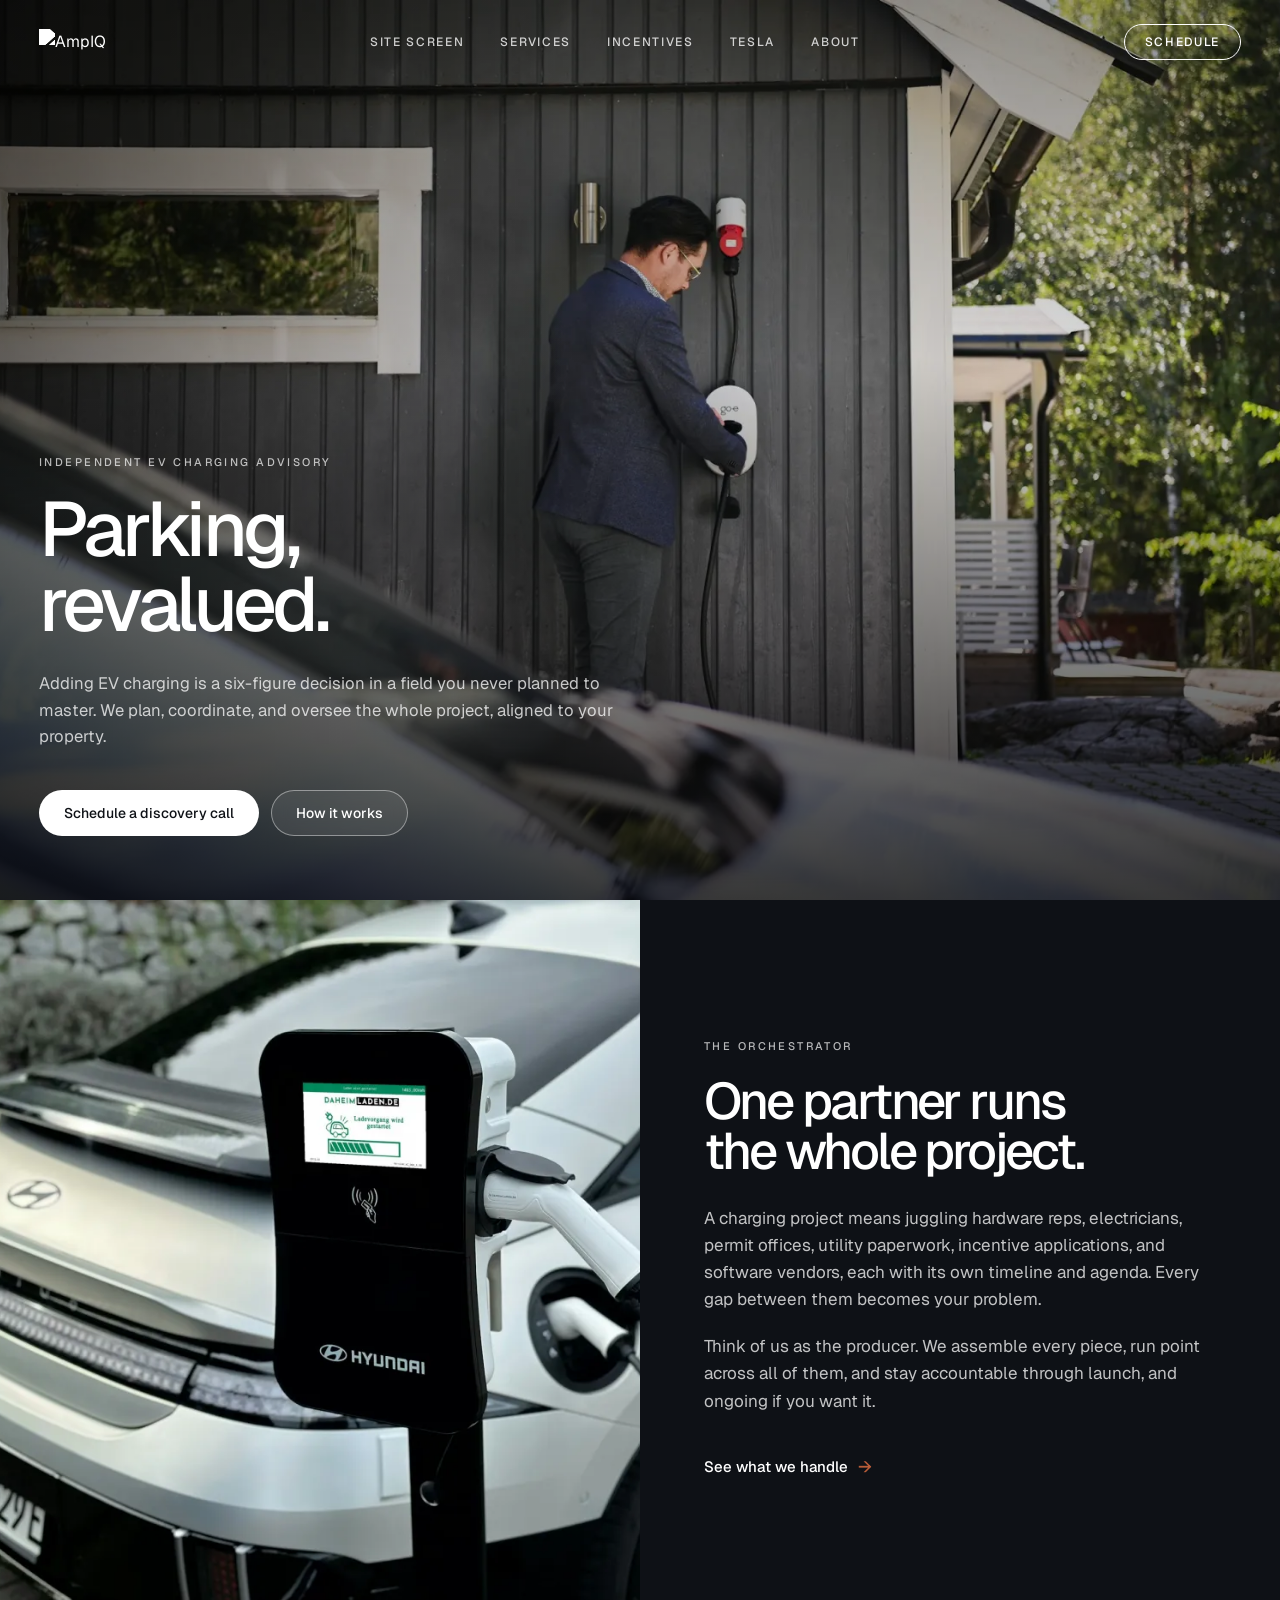
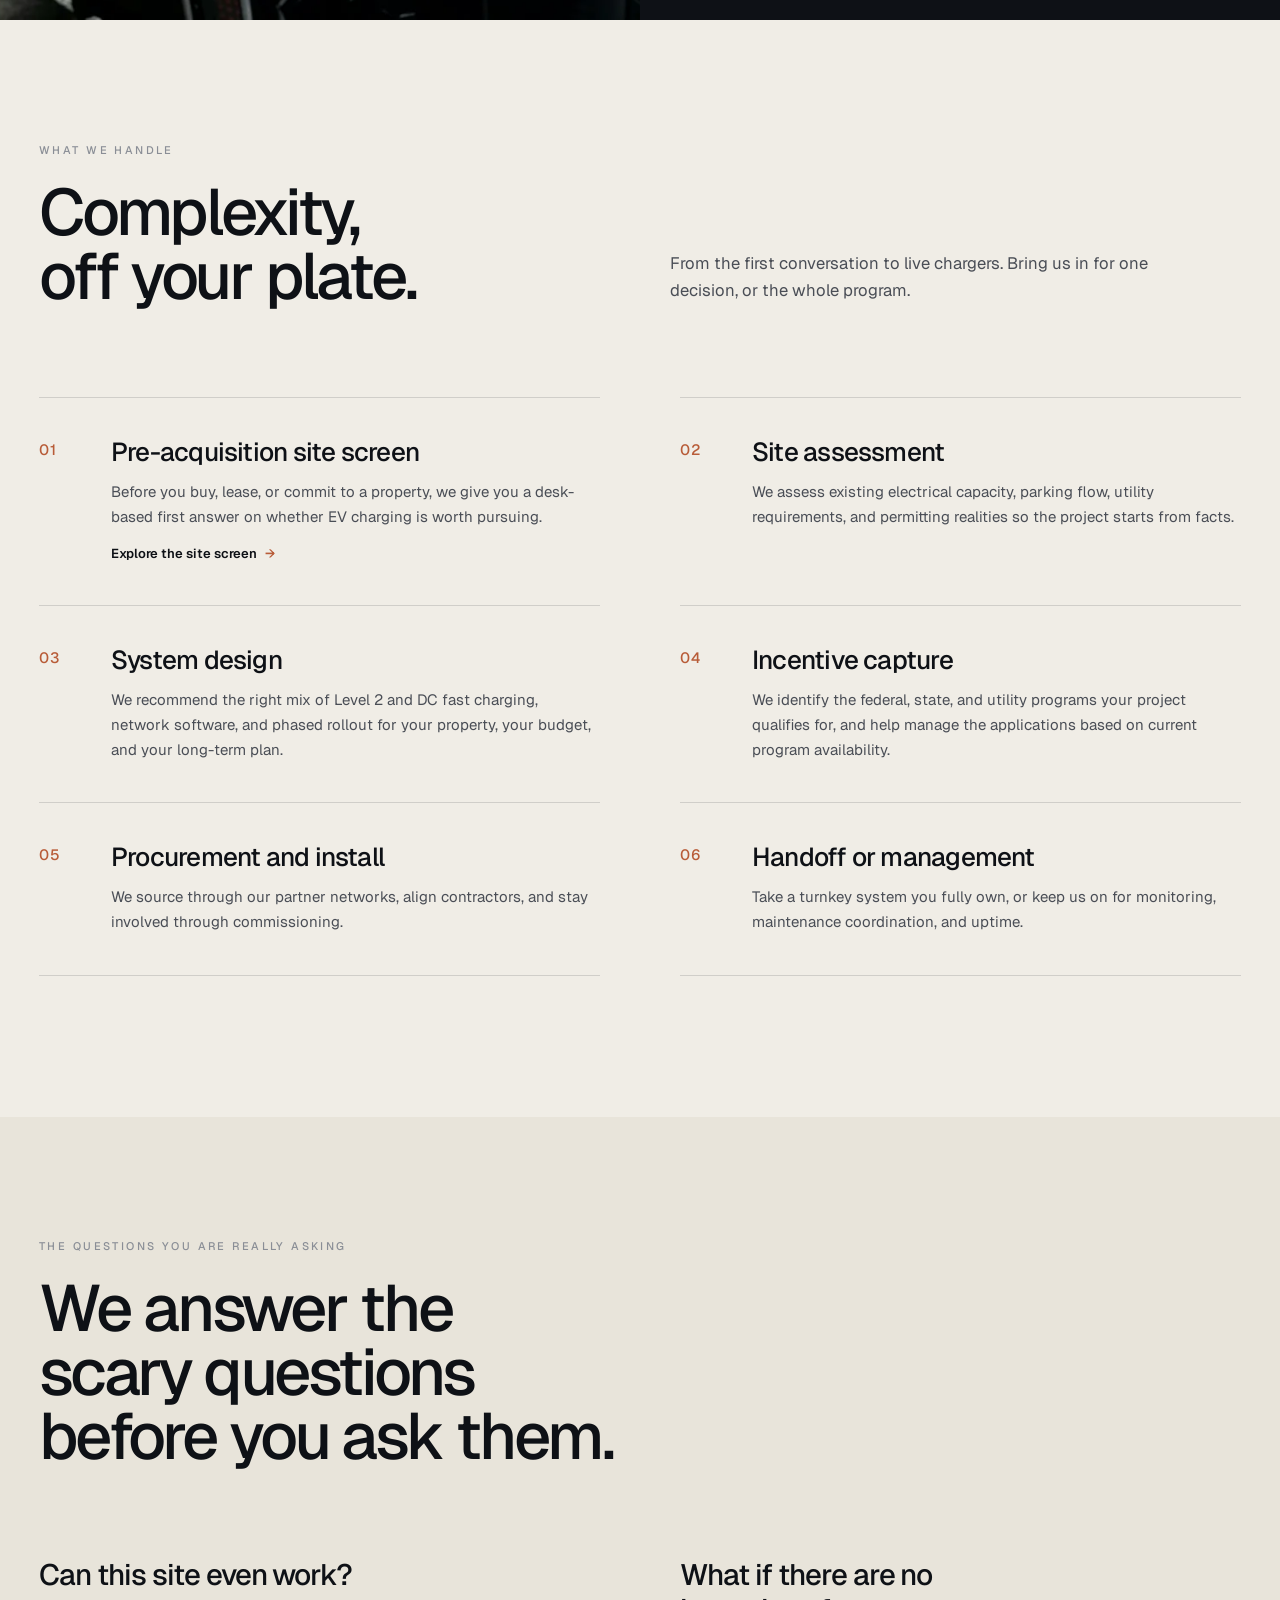
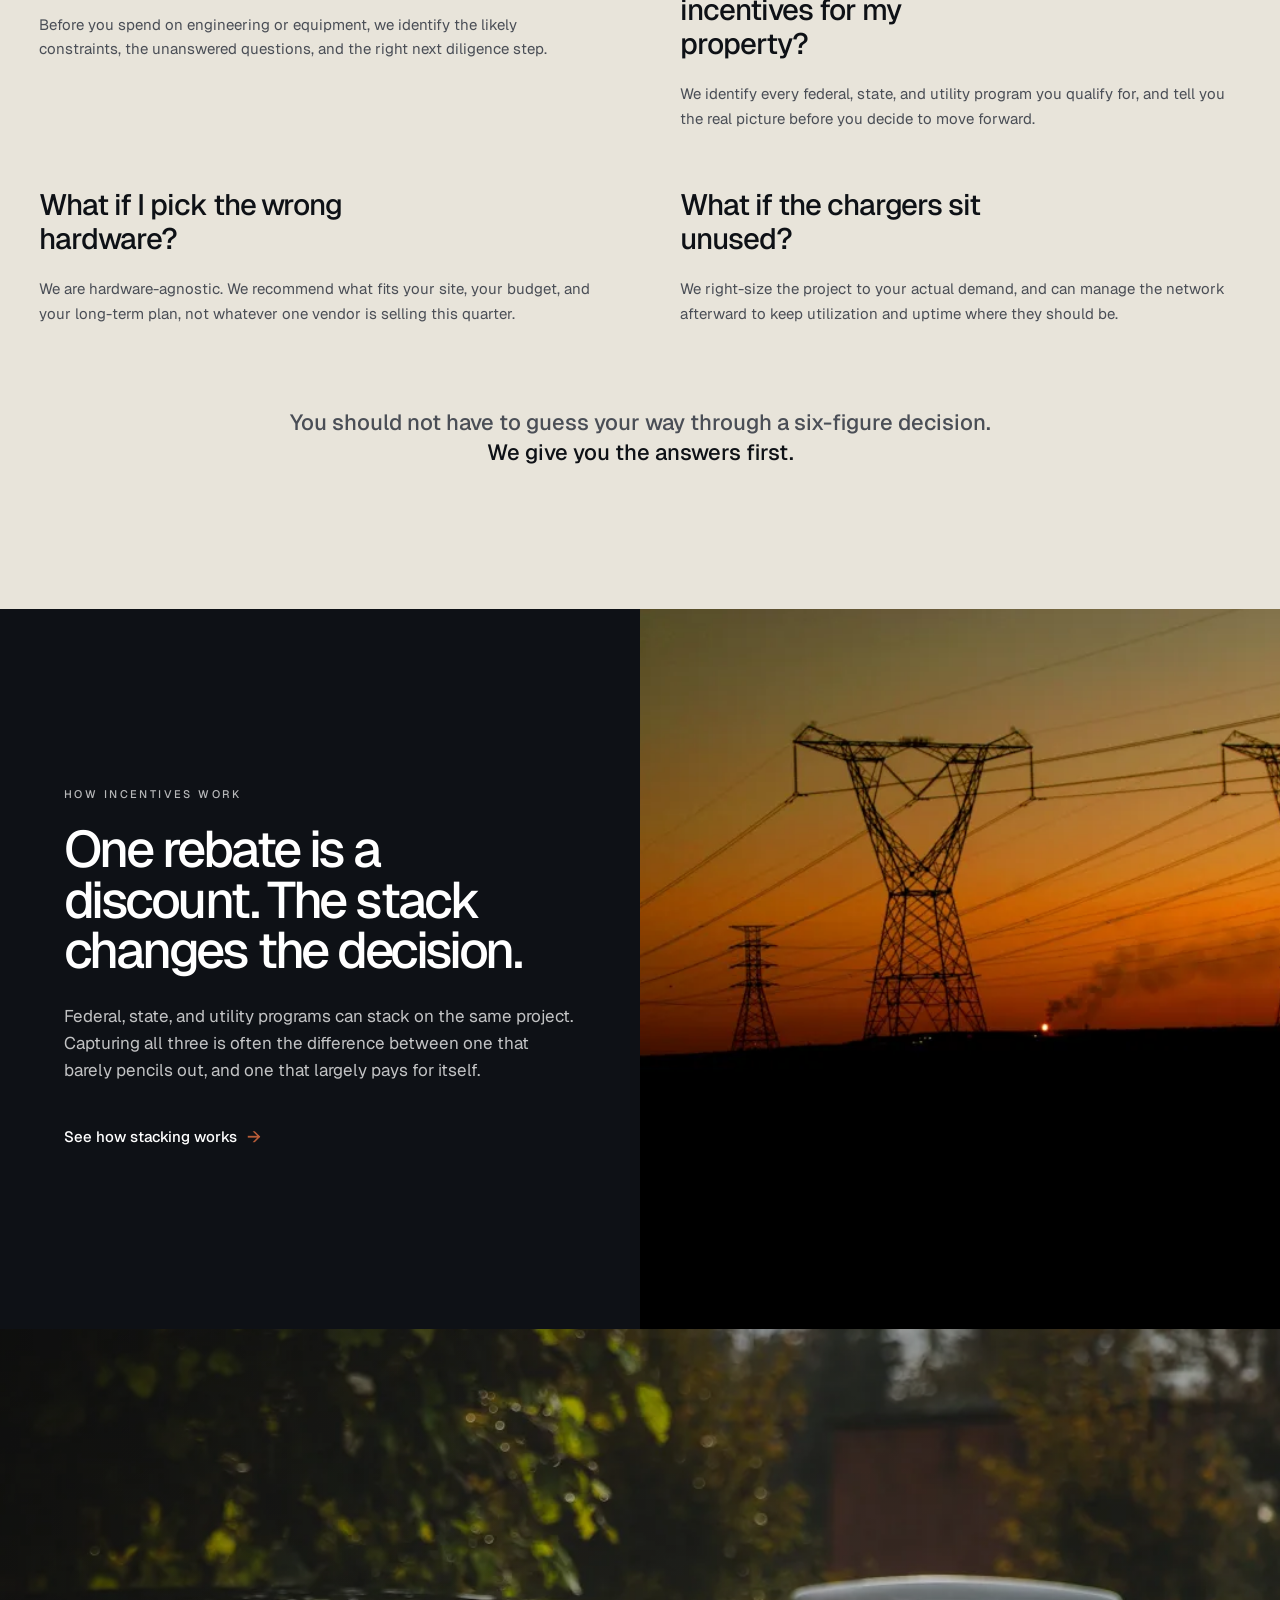
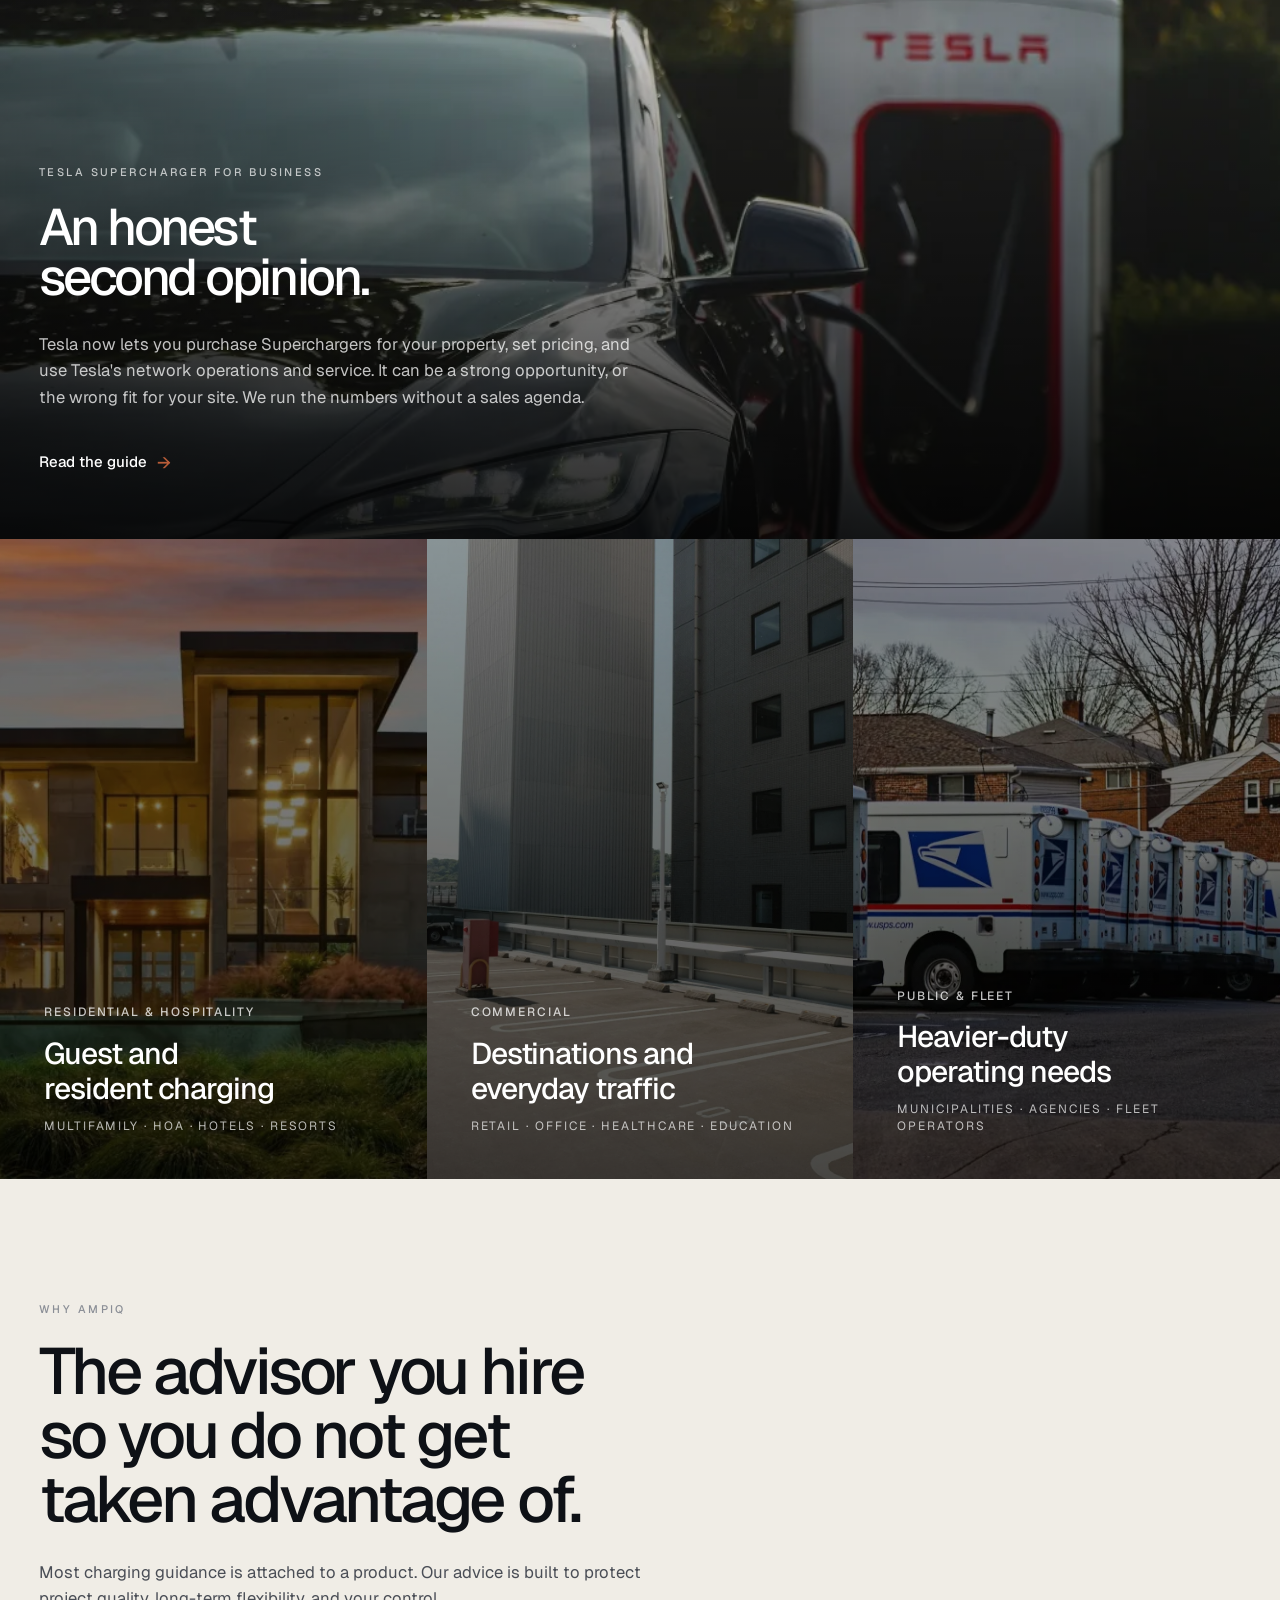
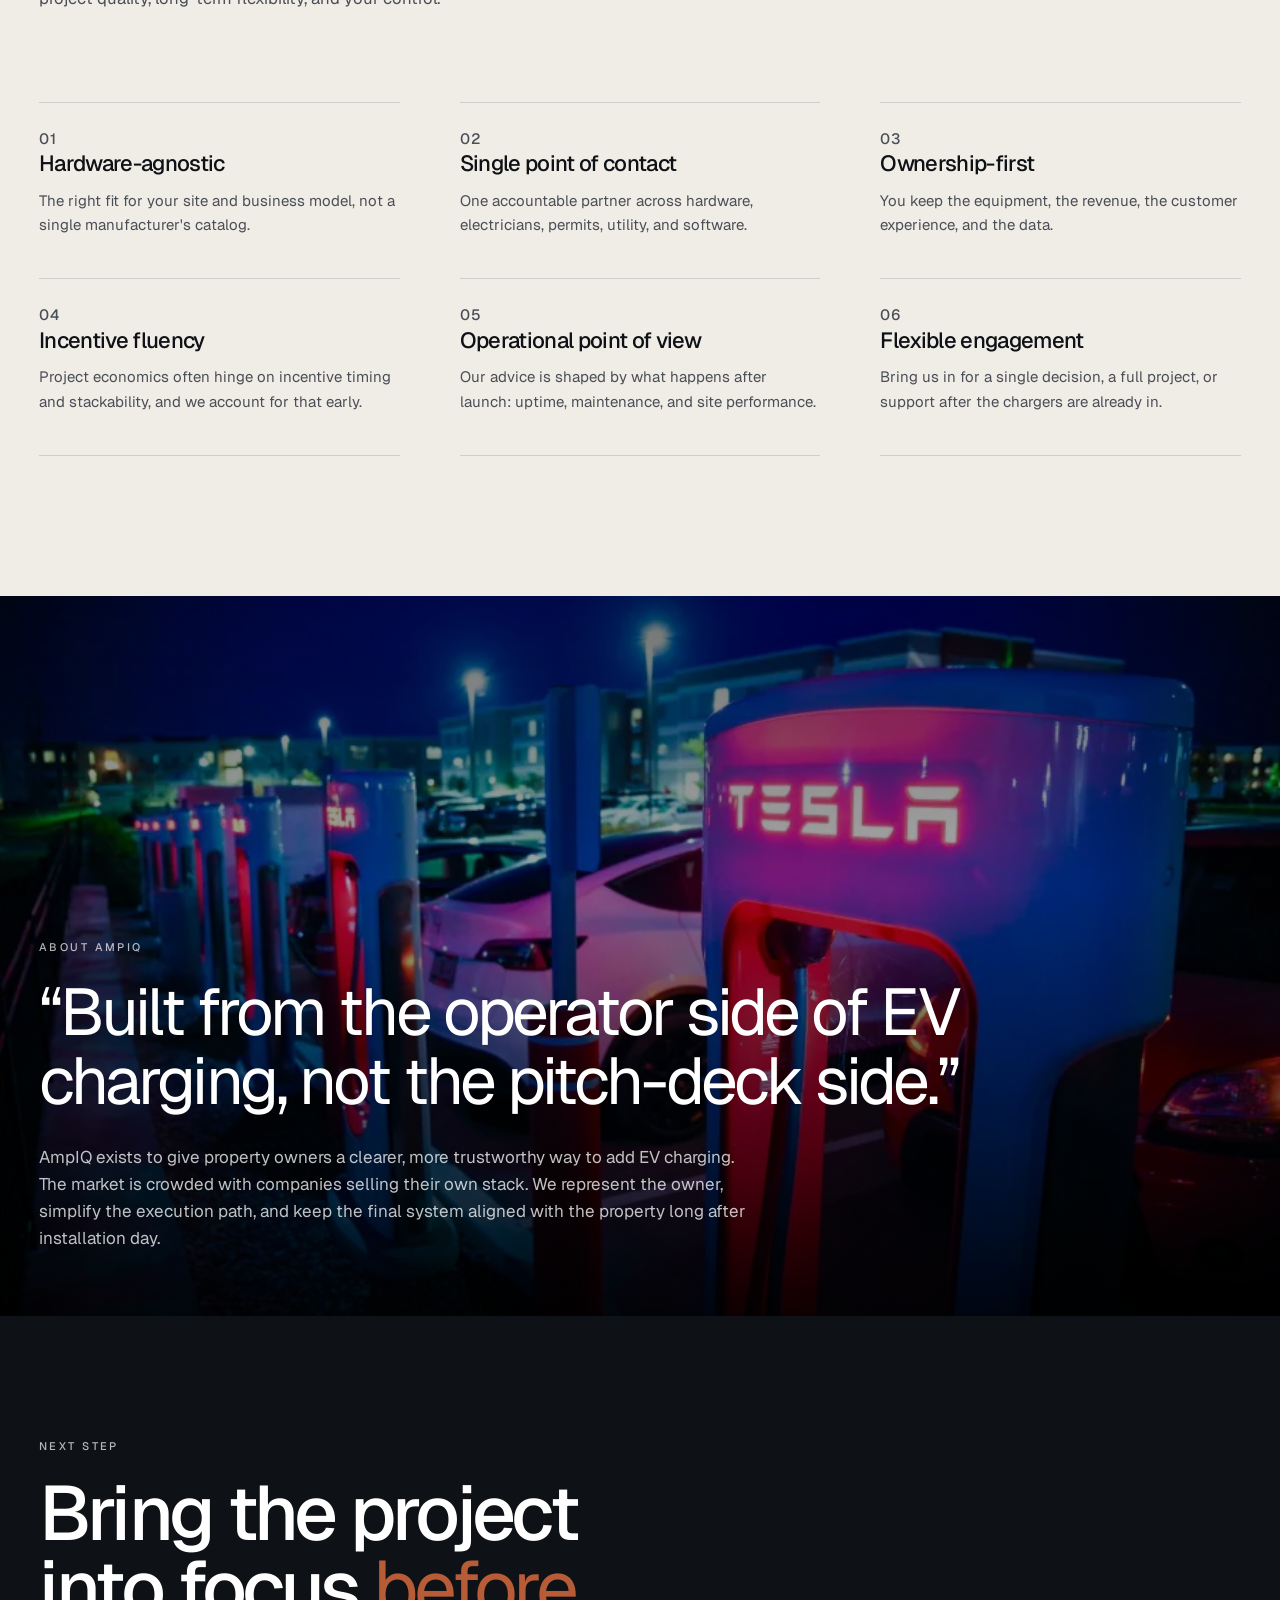
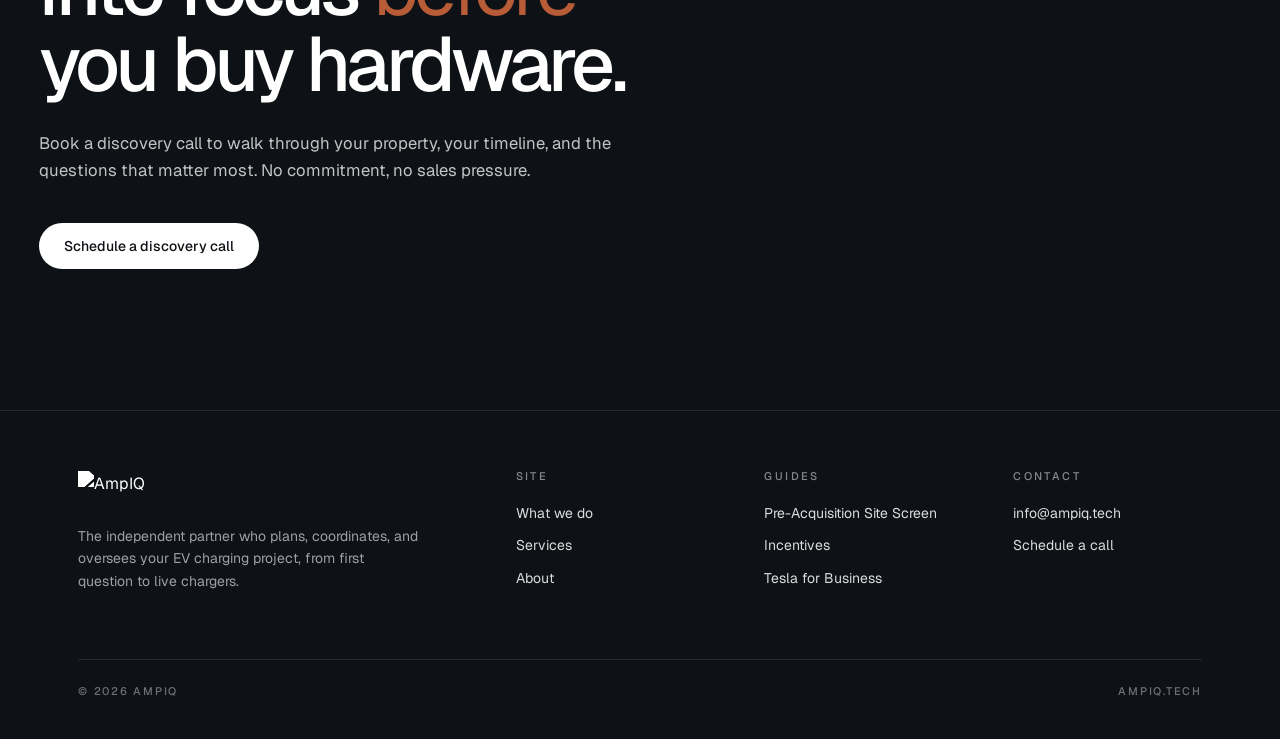
==== commit 2e9dcf7f: "Add pre-acquisition site screen" ====
--- a/index.html
+++ b/index.html
@@ -26,6 +26,7 @@
     <nav class="site-nav" aria-label="Primary navigation">
       <a class="brand" href="/" aria-label="AmpIQ home"><img src="assets/ampiq-logo.png" alt="AmpIQ"></a>
       <div class="nav-links">
+        <a href="site-screen.html">Site Screen</a>
         <a href="#services">Services</a>
         <a href="incentives.html">Incentives</a>
         <a href="tesla-supercharger-for-business.html">Tesla</a>
@@ -38,6 +39,7 @@
 
   <aside class="mobile-menu" data-mobile-menu aria-label="Mobile navigation">
     <p class="kicker kicker--light">Menu</p>
+    <a href="site-screen.html">Site Screen</a>
     <a href="#services">Services</a>
     <a href="incentives.html">Incentives</a>
     <a href="tesla-supercharger-for-business.html">Tesla</a>
@@ -80,7 +82,7 @@
           <p class="lede">From the first conversation to live chargers. Bring us in for one decision, or the whole program.</p>
         </div>
         <div class="service-grid">
-          <article class="service"><div class="service__number">01</div><div><h3>Discovery and scoping</h3><p>We start with your property, goals, usage expectations, budget, and timeline, then map the right level of diligence before anything gets specified.</p></div></article>
+          <article class="service"><div class="service__number">01</div><div><h3>Pre-acquisition site screen</h3><p>Before you buy, lease, or commit to a property, we give you a desk-based first answer on whether EV charging is worth pursuing.</p><a class="service__link" href="site-screen.html">Explore the site screen <span aria-hidden="true">→</span></a></div></article>
           <article class="service"><div class="service__number">02</div><div><h3>Site assessment</h3><p>We assess existing electrical capacity, parking flow, utility requirements, and permitting realities so the project starts from facts.</p></div></article>
           <article class="service"><div class="service__number">03</div><div><h3>System design</h3><p>We recommend the right mix of Level 2 and DC fast charging, network software, and phased rollout for your property, your budget, and your long-term plan.</p></div></article>
           <article class="service"><div class="service__number">04</div><div><h3>Incentive capture</h3><p>We identify the federal, state, and utility programs your project qualifies for, and help manage the applications based on current program availability.</p></div></article>
@@ -97,7 +99,7 @@
           <h2 class="display display--section">We answer the scary questions before you ask them.</h2>
         </div>
         <div class="question-grid" style="margin-top:clamp(4rem,7vw,6rem)">
-          <article class="question"><h3>What if my electrical cannot handle it?</h3><p>We assess your existing capacity before you commit a dollar, so you know upfront whether you need an upgrade or already have room to spare.</p></article>
+          <article class="question"><h3>Can this site even work?</h3><p>Before you spend on engineering or equipment, we identify the likely constraints, the unanswered questions, and the right next diligence step.</p></article>
           <article class="question"><h3>What if there are no incentives for my property?</h3><p>We identify every federal, state, and utility program you qualify for, and tell you the real picture before you decide to move forward.</p></article>
           <article class="question"><h3>What if I pick the wrong hardware?</h3><p>We are hardware-agnostic. We recommend what fits your site, your budget, and your long-term plan, not whatever one vendor is selling this quarter.</p></article>
           <article class="question"><h3>What if the chargers sit unused?</h3><p>We right-size the project to your actual demand, and can manage the network afterward to keep utilization and uptime where they should be.</p></article>
@@ -174,7 +176,7 @@
       <div class="footer-grid">
         <div class="footer-brand"><img src="assets/ampiq-logo.png" alt="AmpIQ"><p>The independent partner who plans, coordinates, and oversees your EV charging project, from first question to live chargers.</p></div>
         <nav class="footer-nav" aria-label="Site"><p class="kicker">Site</p><a href="#orchestrator">What we do</a><a href="#services">Services</a><a href="#about">About</a></nav>
-        <nav class="footer-nav" aria-label="Guides"><p class="kicker">Guides</p><a href="incentives.html">Incentives</a><a href="tesla-supercharger-for-business.html">Tesla for Business</a></nav>
+        <nav class="footer-nav" aria-label="Guides"><p class="kicker">Guides</p><a href="site-screen.html">Pre-Acquisition Site Screen</a><a href="incentives.html">Incentives</a><a href="tesla-supercharger-for-business.html">Tesla for Business</a></nav>
         <nav class="footer-nav" aria-label="Contact"><p class="kicker">Contact</p><a data-user="info" data-domain="ampiq.tech" href="mailto:info@ampiq.tech">info@ampiq.tech</a><a href="https://cal.com/zakwinnick/ampiq" target="_blank" rel="noopener">Schedule a call</a></nav>
       </div>
       <div class="footer-bottom"><span>© <span data-year>2026</span> AmpIQ</span><span>ampiq.tech</span></div>
--- a/assets/styles.css
+++ b/assets/styles.css
@@ -111,6 +111,9 @@
 .service__number, .principle__number { color: var(--accent); font-size: .9375rem; font-weight: 500; letter-spacing: .06em; }
 .service h3, .principle h3 { margin: 0 0 .75rem; font-size: 1.625rem; font-weight: 500; letter-spacing: -.03em; line-height: 1.15; }
 .service p, .principle p, .question p { margin: 0; color: var(--ink-soft); font-size: .9375rem; line-height: 1.65; }
+.service__link { display: inline-flex; gap: .5rem; margin-top: 1rem; color: var(--ink); font-size: .8125rem; font-weight: 600; line-height: 1.2; }
+.service__link span { color: var(--accent); transition: transform .2s ease; }
+.service__link:hover span { transform: translateX(4px); }
 
 .question-grid { display: grid; grid-template-columns: repeat(2, minmax(0, 1fr)); gap: 3.5rem 5rem; }
 .question h3 { max-width: 22rem; margin: 0 0 1.25rem; font-size: clamp(1.6rem, 2.3vw, 1.875rem); font-weight: 500; letter-spacing: -.035em; line-height: 1.18; }
@@ -153,6 +156,36 @@
 .three-up__number { margin-bottom: 1.25rem; color: var(--accent); font-size: .875rem; font-weight: 500; letter-spacing: .06em; }
 .three-up h3 { margin: 0 0 1rem; font-size: 1.625rem; font-weight: 500; letter-spacing: -.03em; line-height: 1.2; }
 .three-up p { max-width: 30rem; margin: 0; color: var(--ink-soft); font-size: .9375rem; line-height: 1.65; }
+
+/* Pre-acquisition site screen. HERO: a decision ledger makes the offer feel like a real project instrument. */
+.decision-ledger { display: grid; grid-template-columns: repeat(4, minmax(0, 1fr)); margin-top: 4rem; border-top: 1px solid var(--white-line); border-bottom: 1px solid var(--white-line); }
+.decision-ledger__item { padding: 1.25rem 1.25rem 1.4rem 0; }
+.decision-ledger__item + .decision-ledger__item { padding-left: 1.25rem; border-left: 1px solid var(--white-line); }
+.decision-ledger__label { display: block; color: rgba(255,255,255,.54); font-size: .625rem; font-weight: 600; letter-spacing: .16em; text-transform: uppercase; }
+.decision-ledger__value { display: block; margin-top: .45rem; color: #fff; font-size: 1.05rem; font-weight: 500; letter-spacing: -.02em; line-height: 1.25; }
+.decision-grid { display: grid; grid-template-columns: repeat(2, minmax(0, 1fr)); gap: 0; border-top: 1px solid var(--line); }
+.decision-card { min-height: 240px; padding: 2.1rem 2.35rem 2.4rem 0; border-bottom: 1px solid var(--line); }
+.decision-card:nth-child(even) { padding-right: 0; padding-left: 2.35rem; border-left: 1px solid var(--line); }
+.decision-card__number { margin-bottom: 1.25rem; color: var(--accent); font-size: .75rem; font-weight: 600; letter-spacing: .13em; }
+.decision-card h3 { margin: 0 0 .75rem; font-size: clamp(1.55rem, 2.2vw, 2rem); font-weight: 500; letter-spacing: -.04em; line-height: 1.1; }
+.decision-card p { max-width: 29rem; margin: 0; color: var(--ink-soft); font-size: .9375rem; line-height: 1.65; }
+.scope-split { display: grid; grid-template-columns: 1fr 1fr; border: 1px solid var(--line); }
+.scope-split__cell { padding: clamp(2.25rem, 4vw, 3.6rem); }
+.scope-split__cell + .scope-split__cell { border-left: 1px solid var(--line); background: var(--paper-alt); }
+.scope-split h3 { margin: 0 0 1.25rem; font-size: clamp(2rem, 3.5vw, 3rem); font-weight: 500; letter-spacing: -.045em; line-height: 1; }
+.scope-list { margin: 0; padding: 0; list-style: none; }
+.scope-list li { display: grid; grid-template-columns: 1.2rem 1fr; gap: .75rem; padding: .7rem 0; border-top: 1px solid var(--line); color: var(--ink-soft); font-size: .9375rem; line-height: 1.45; }
+.scope-list li::before { content: "↗"; color: var(--accent); font-weight: 600; }
+.scope-list--not li::before { content: "×"; color: var(--ink-mute); }
+.process-rail { display: grid; grid-template-columns: repeat(4, minmax(0, 1fr)); gap: 0; border-top: 1px solid var(--white-line); }
+.process-rail article { min-height: 245px; padding: 1.75rem 1.5rem 1rem 0; border-bottom: 1px solid var(--white-line); }
+.process-rail article + article { padding-left: 1.5rem; border-left: 1px solid var(--white-line); }
+.process-rail__number { color: var(--accent); font-size: .75rem; font-weight: 600; letter-spacing: .13em; }
+.process-rail h3 { margin: 2.5rem 0 .75rem; color: #fff; font-size: 1.5rem; font-weight: 500; letter-spacing: -.035em; line-height: 1.1; }
+.process-rail p { margin: 0; color: var(--white-soft); font-size: .875rem; line-height: 1.6; }
+.decision-outcome { max-width: 67rem; padding: clamp(2rem, 5vw, 4.5rem); background: var(--ink); color: #fff; }
+.decision-outcome .kicker { color: rgba(255,255,255,.56); }
+.decision-outcome p { max-width: 47rem; margin: 1.5rem 0 0; color: var(--white-soft); font-size: clamp(1.1rem, 1.55vw, 1.3rem); line-height: 1.55; }
 
 /* Tesla */
 .dual-copy { display: grid; grid-template-columns: repeat(2, minmax(0, 1fr)); background: var(--paper); }
@@ -207,6 +240,12 @@
   .fit-grid article:first-child { border-right: 0; border-bottom: 1px solid var(--line); }
   .footer-grid { grid-template-columns: repeat(2, minmax(0, 1fr)); gap: 2.5rem 1.5rem; }
   .footer-brand { grid-column: 1 / -1; }
+  .decision-ledger, .process-rail { grid-template-columns: repeat(2, minmax(0, 1fr)); }
+  .decision-ledger__item:nth-child(3), .process-rail article:nth-child(3) { border-left: 0; }
+  .decision-ledger__item:nth-child(n + 3), .process-rail article:nth-child(n + 3) { border-top: 1px solid var(--white-line); }
+  .decision-card { min-height: 0; }
+  .scope-split { grid-template-columns: 1fr; }
+  .scope-split__cell + .scope-split__cell { border-top: 1px solid var(--line); border-left: 0; }
 }
 
 @media (max-width: 540px) {
@@ -221,6 +260,10 @@
   .quote { font-size: clamp(2.45rem, 11vw, 3.3rem); }
   .footer-grid { grid-template-columns: 1fr; }
   .footer-bottom { flex-direction: column; }
+  .decision-ledger, .decision-grid, .process-rail { grid-template-columns: 1fr; }
+  .decision-ledger__item, .decision-ledger__item + .decision-ledger__item, .process-rail article, .process-rail article + article, .decision-ledger__item:nth-child(3), .process-rail article:nth-child(3) { padding-right: 0; padding-left: 0; border-left: 0; }
+  .decision-ledger__item + .decision-ledger__item, .process-rail article + article { border-top: 1px solid var(--white-line); }
+  .decision-card:nth-child(even) { padding-right: 0; padding-left: 0; border-left: 0; }
 }
 
 @media (prefers-reduced-motion: reduce) {
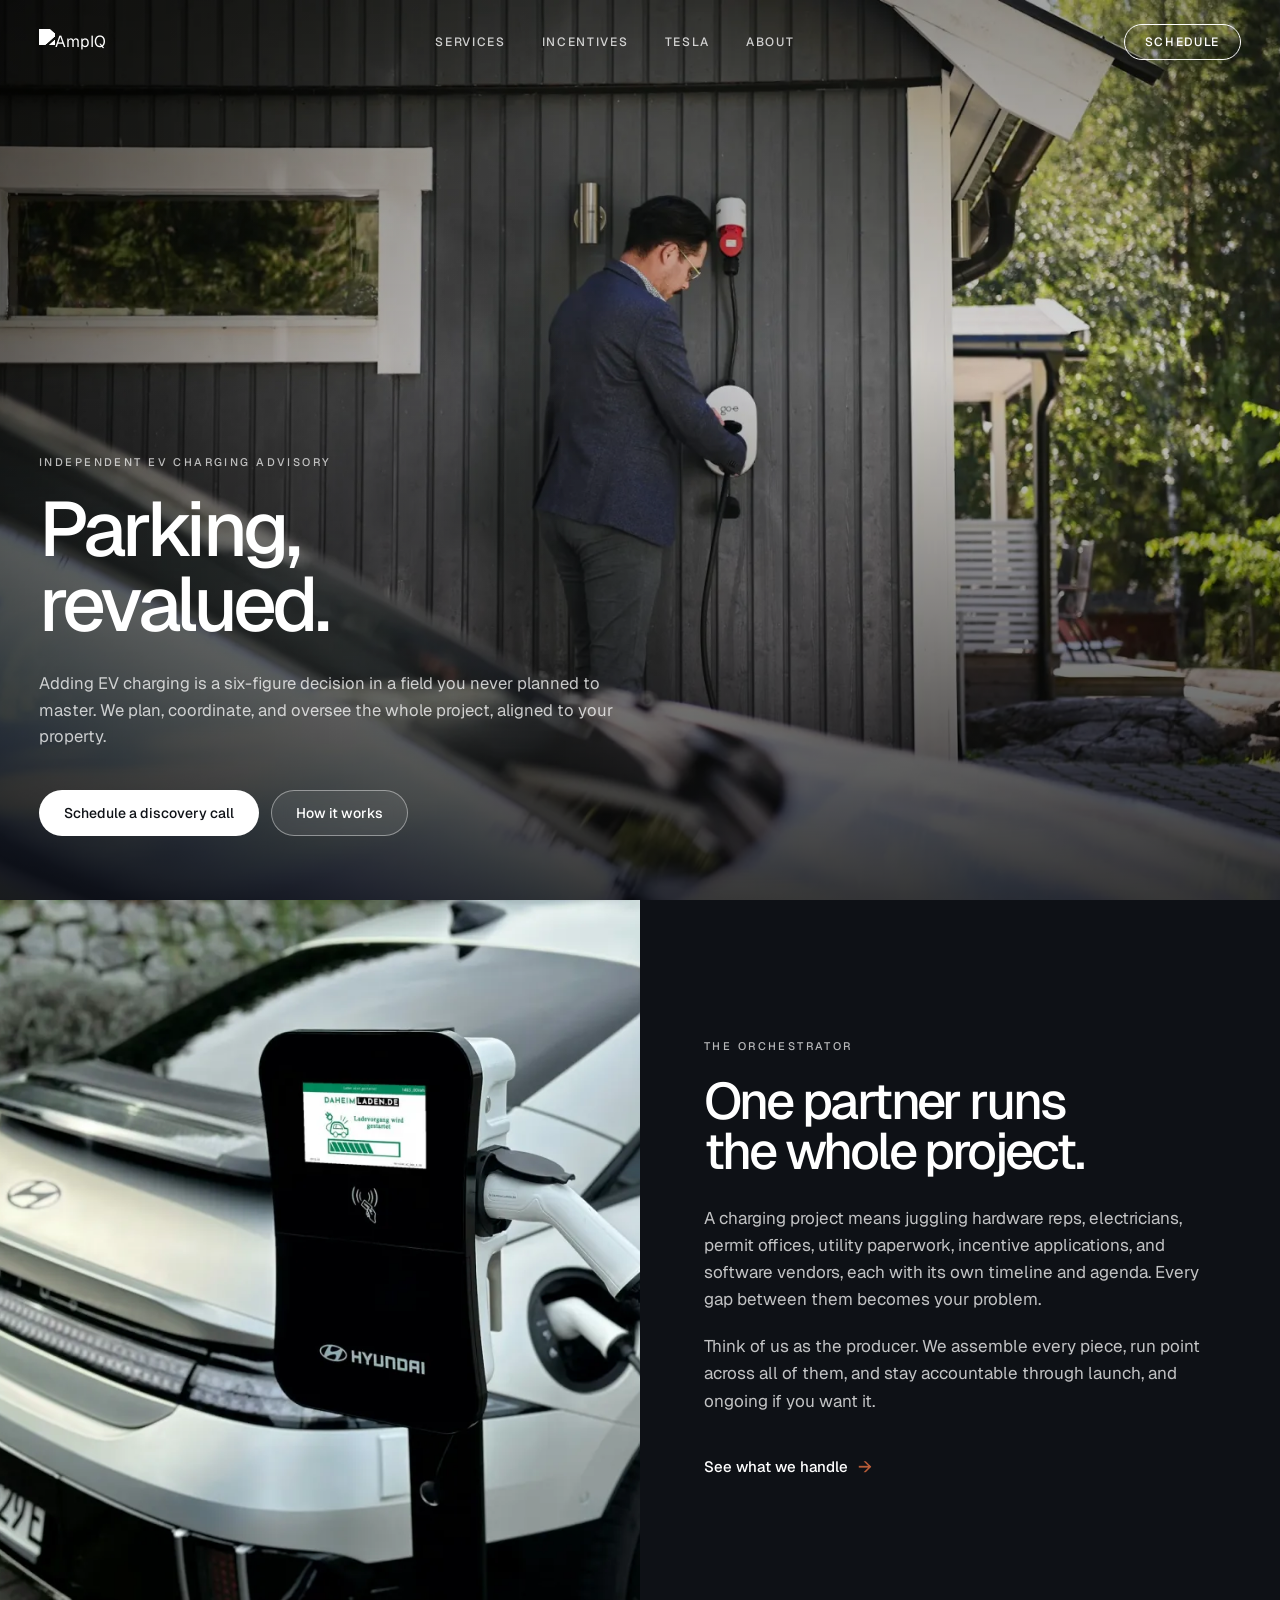
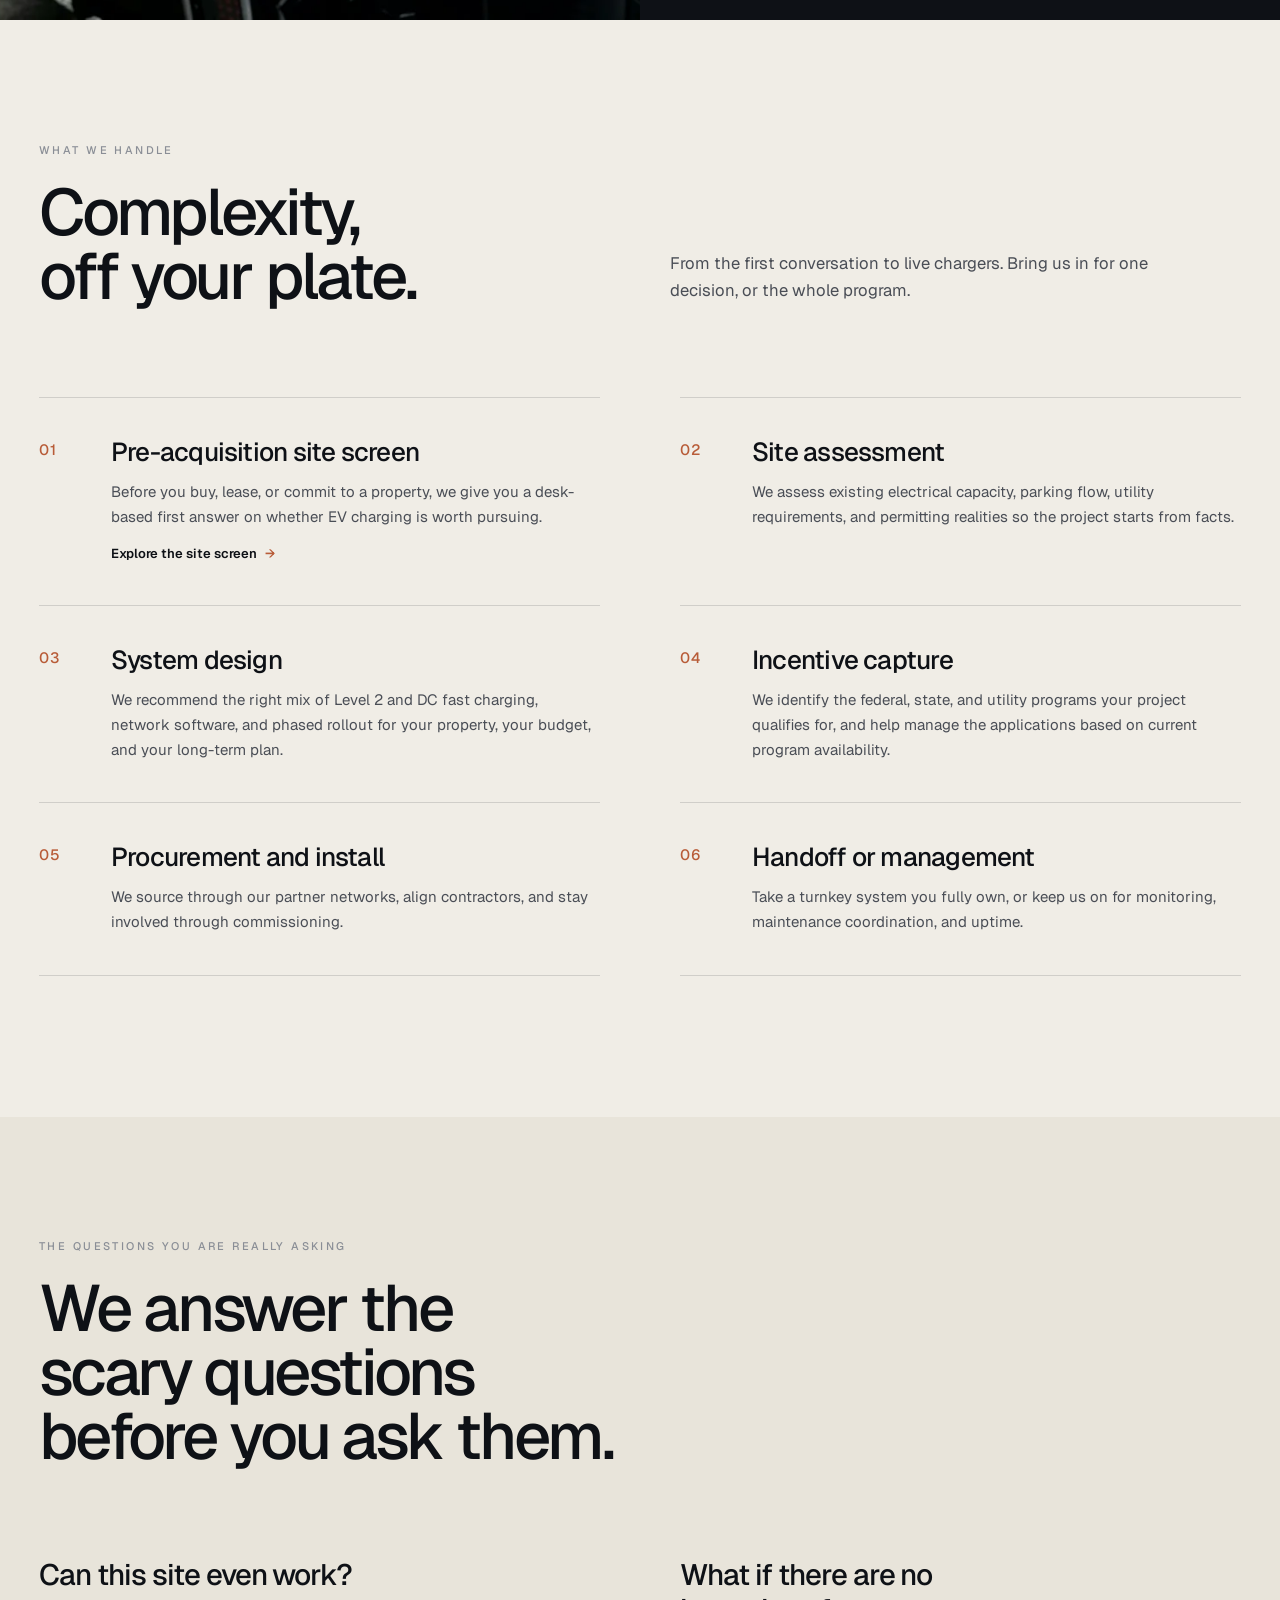
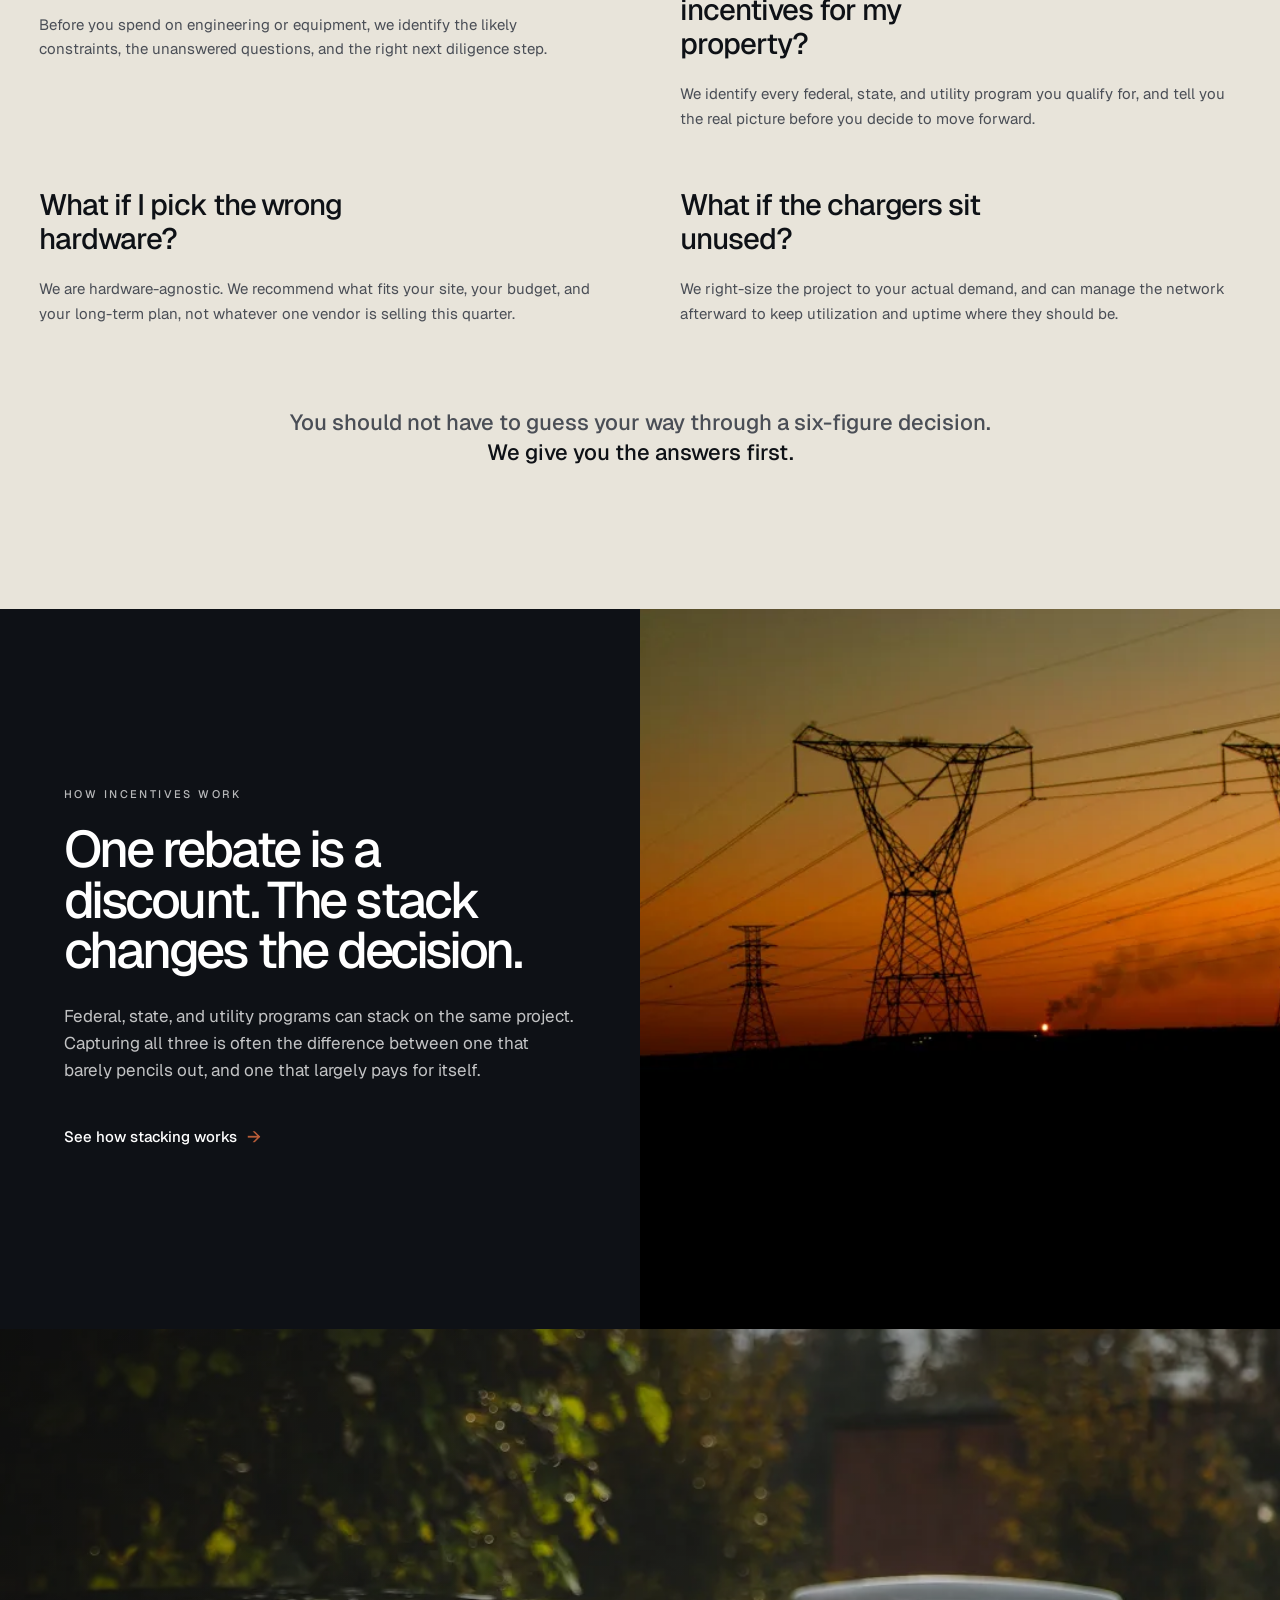
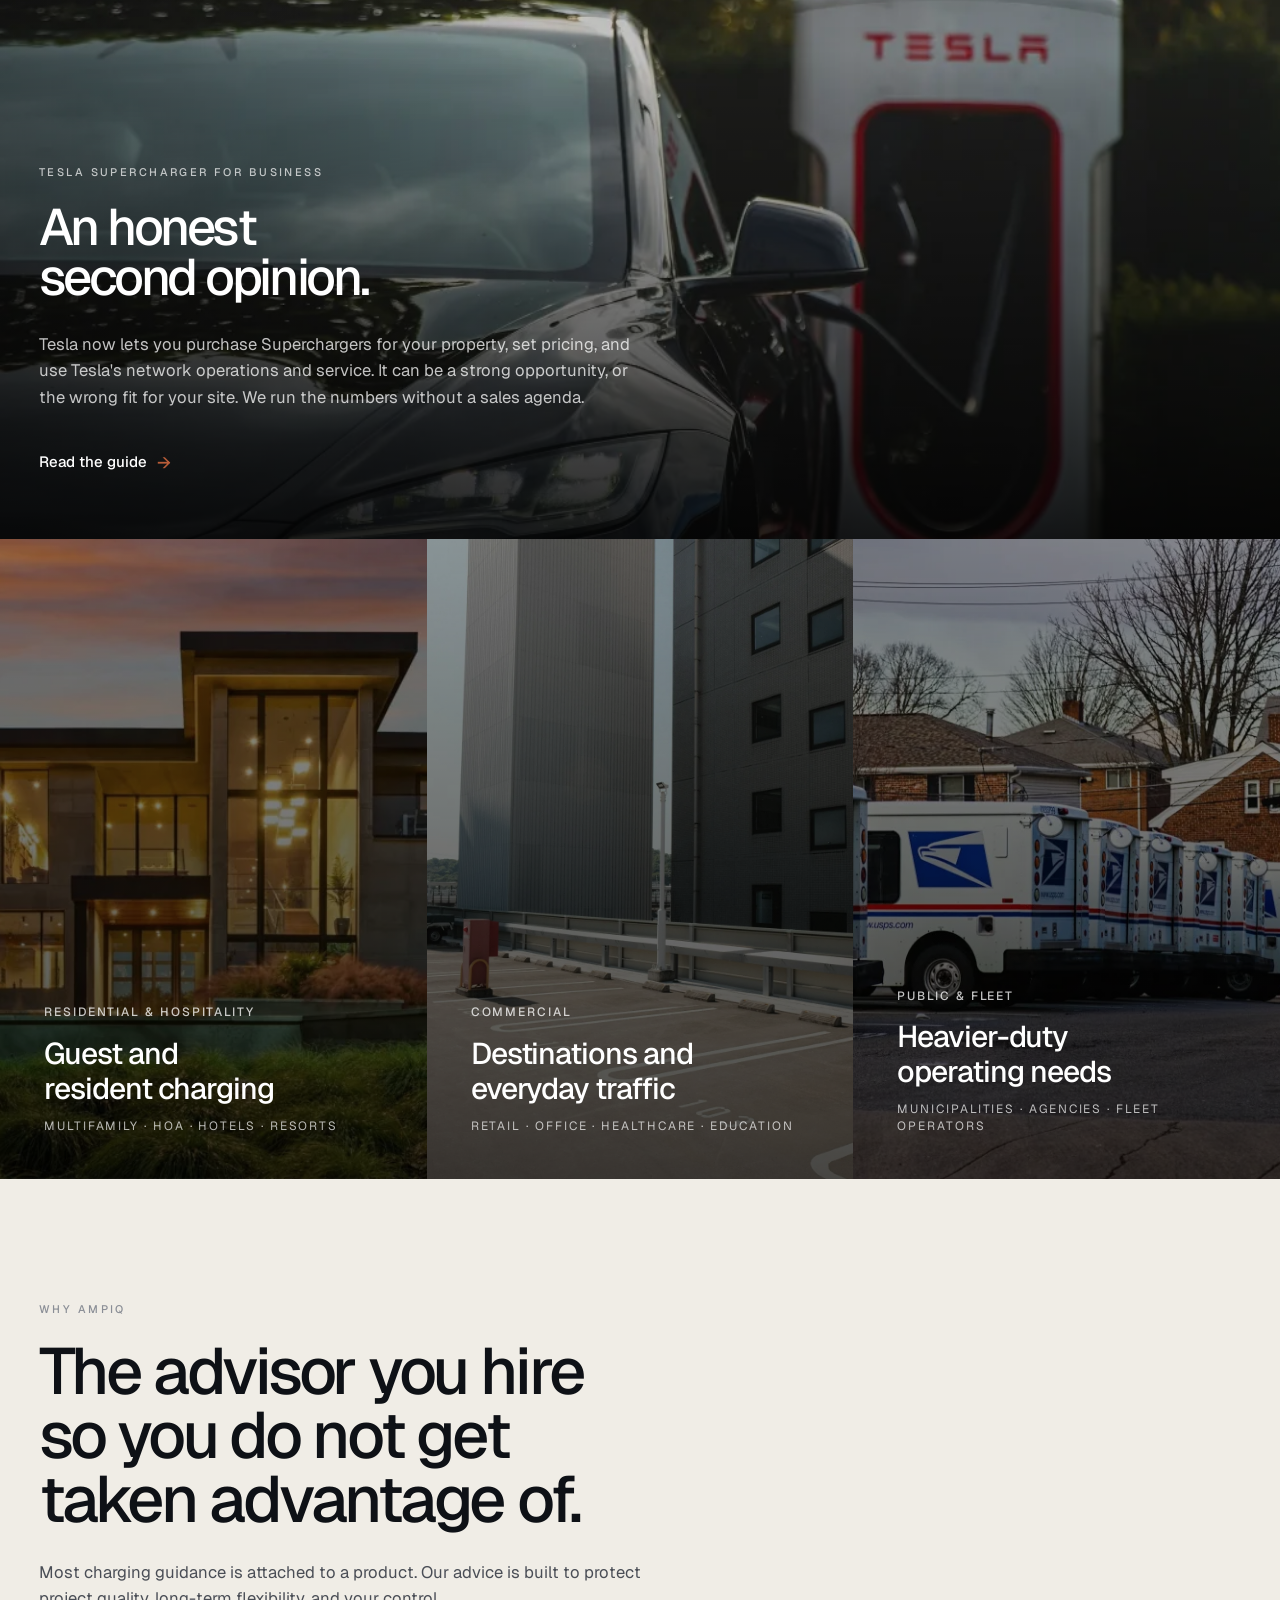
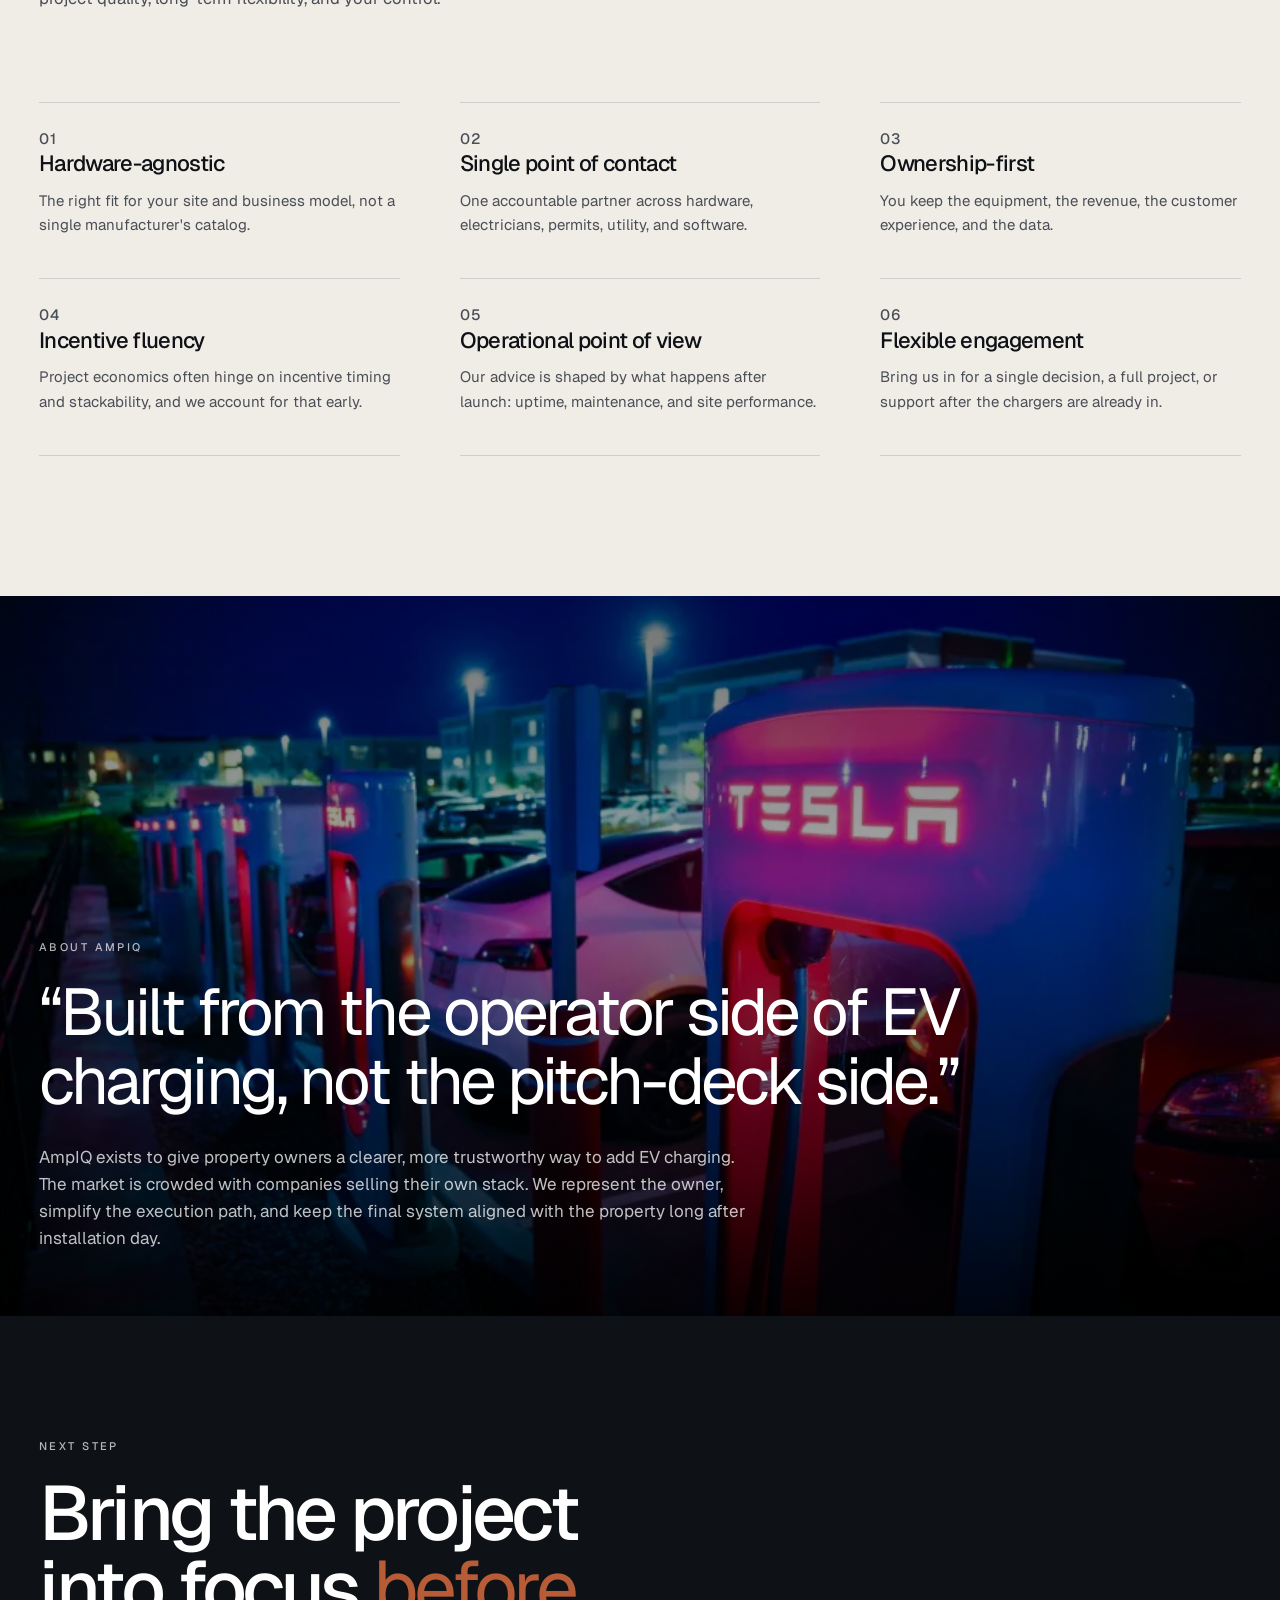
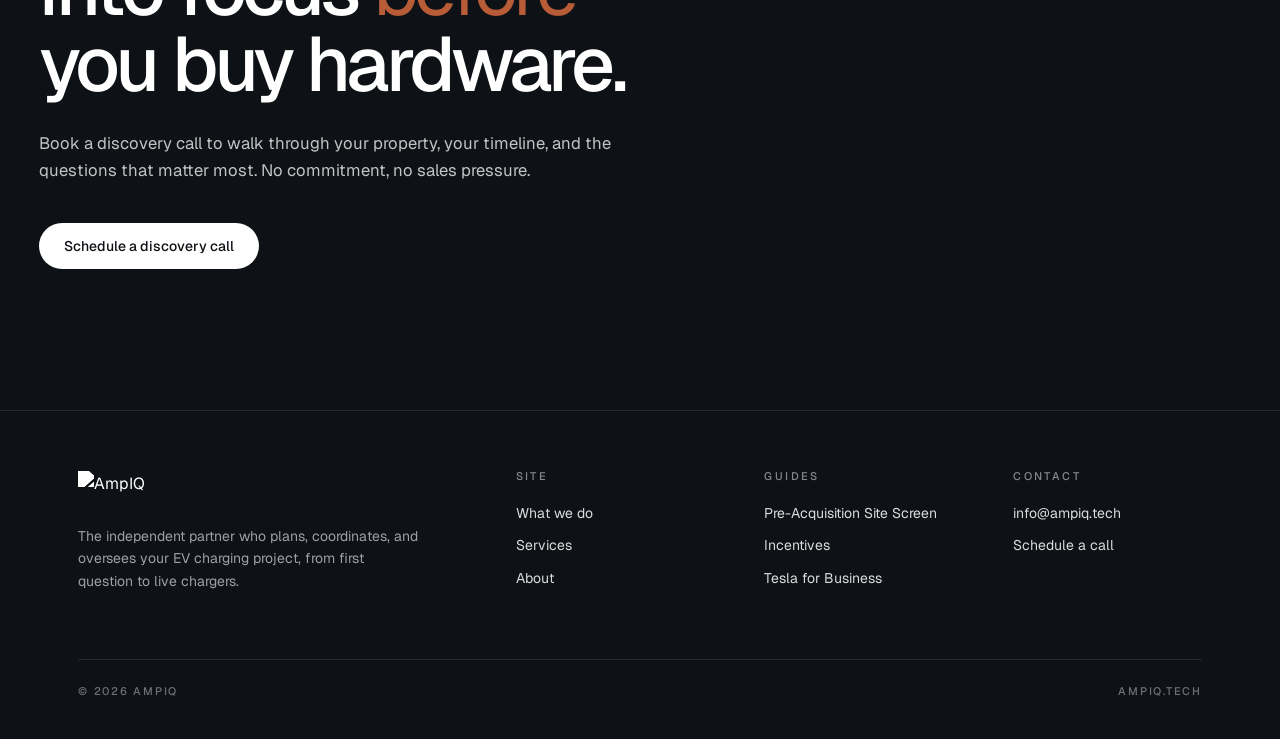
==== commit ff17d129: "Simplify site navigation" ====
--- a/index.html
+++ b/index.html
@@ -26,7 +26,6 @@
     <nav class="site-nav" aria-label="Primary navigation">
       <a class="brand" href="/" aria-label="AmpIQ home"><img src="assets/ampiq-logo.png" alt="AmpIQ"></a>
       <div class="nav-links">
-        <a href="site-screen.html">Site Screen</a>
         <a href="#services">Services</a>
         <a href="incentives.html">Incentives</a>
         <a href="tesla-supercharger-for-business.html">Tesla</a>
@@ -39,7 +38,6 @@
 
   <aside class="mobile-menu" data-mobile-menu aria-label="Mobile navigation">
     <p class="kicker kicker--light">Menu</p>
-    <a href="site-screen.html">Site Screen</a>
     <a href="#services">Services</a>
     <a href="incentives.html">Incentives</a>
     <a href="tesla-supercharger-for-business.html">Tesla</a>
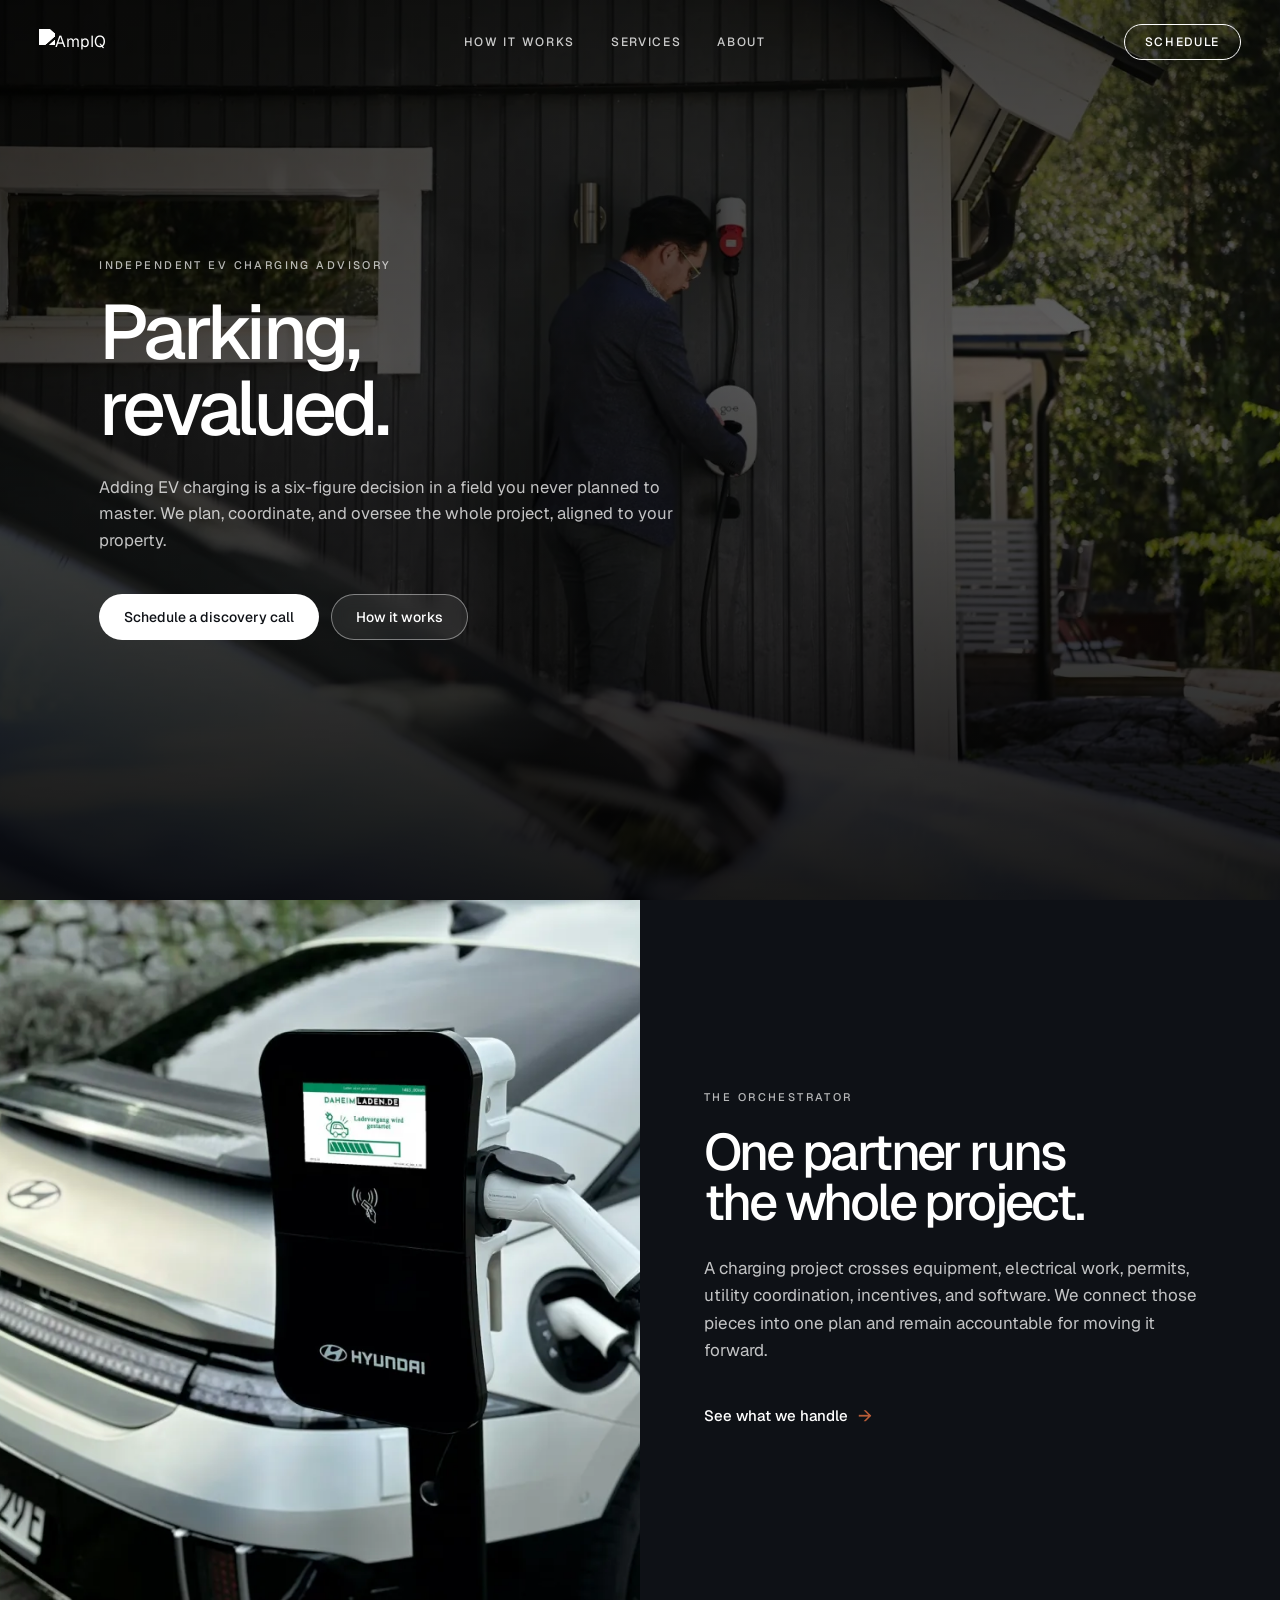
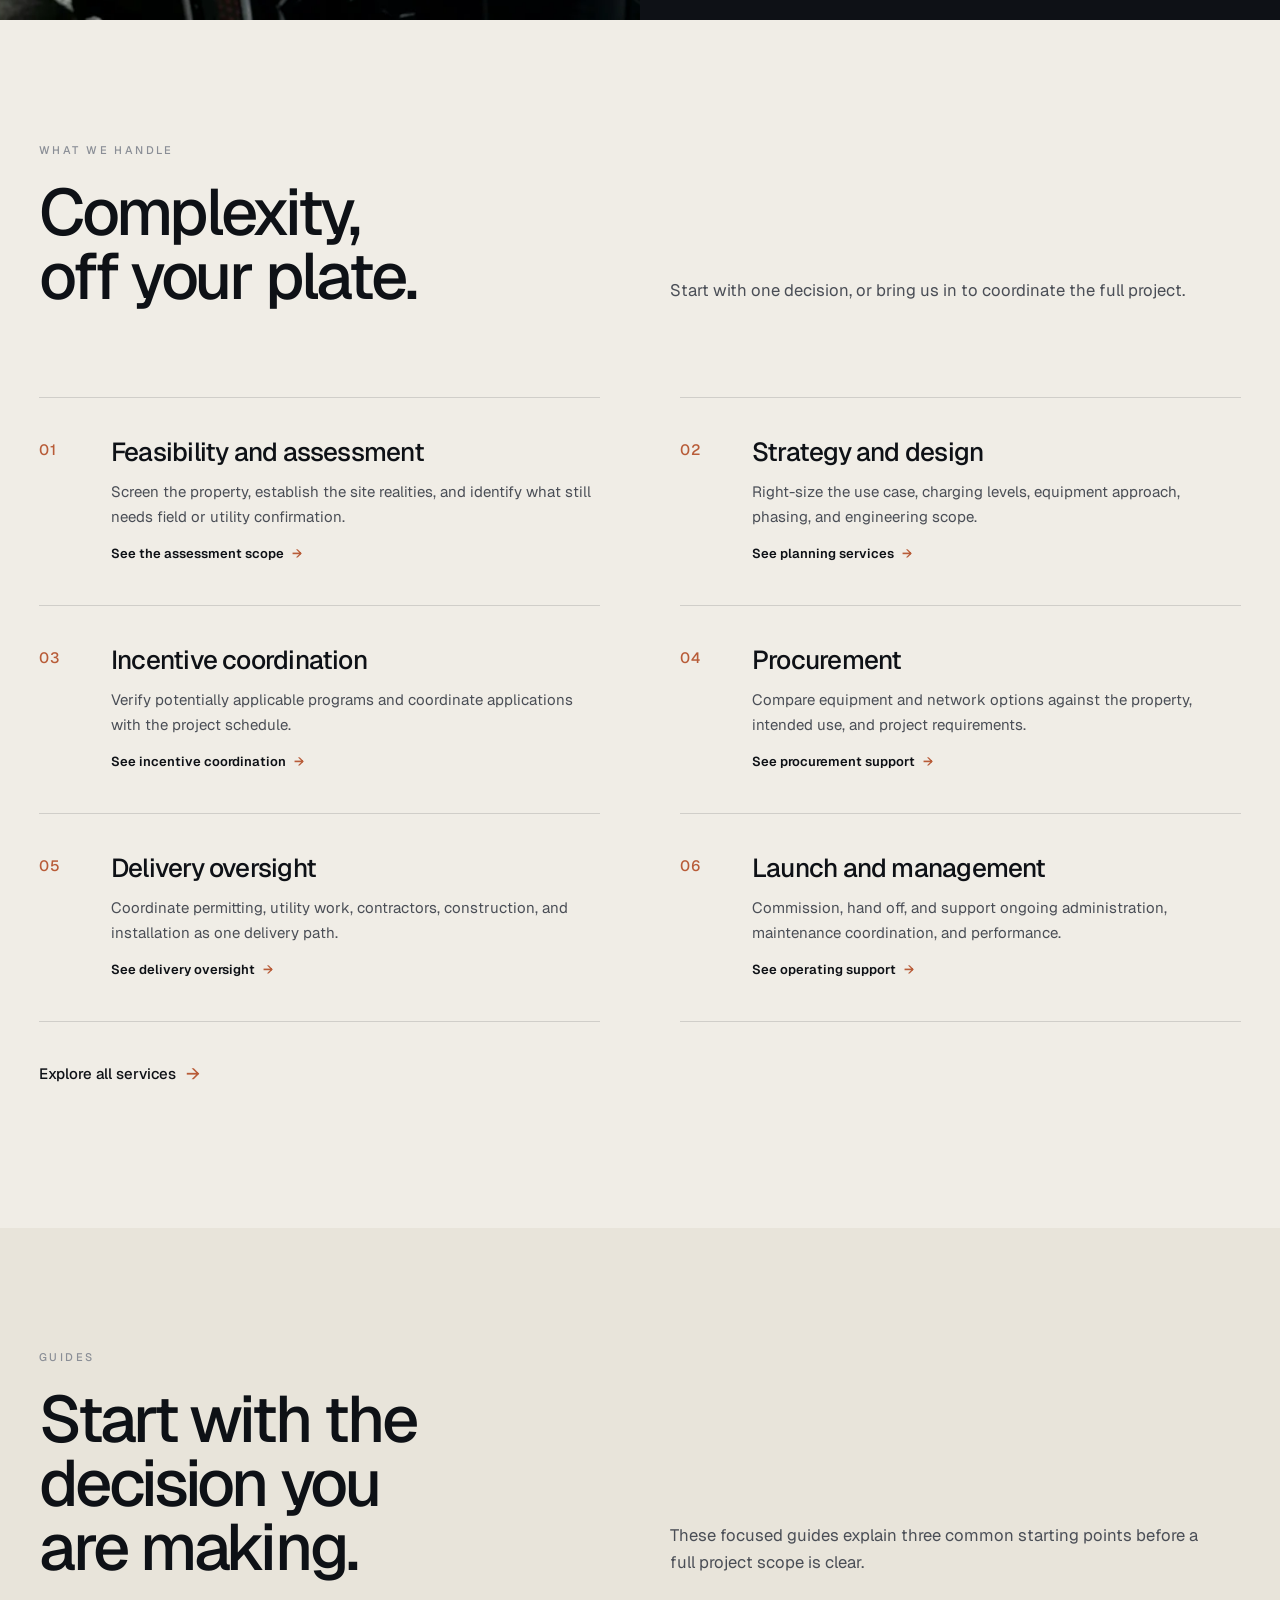
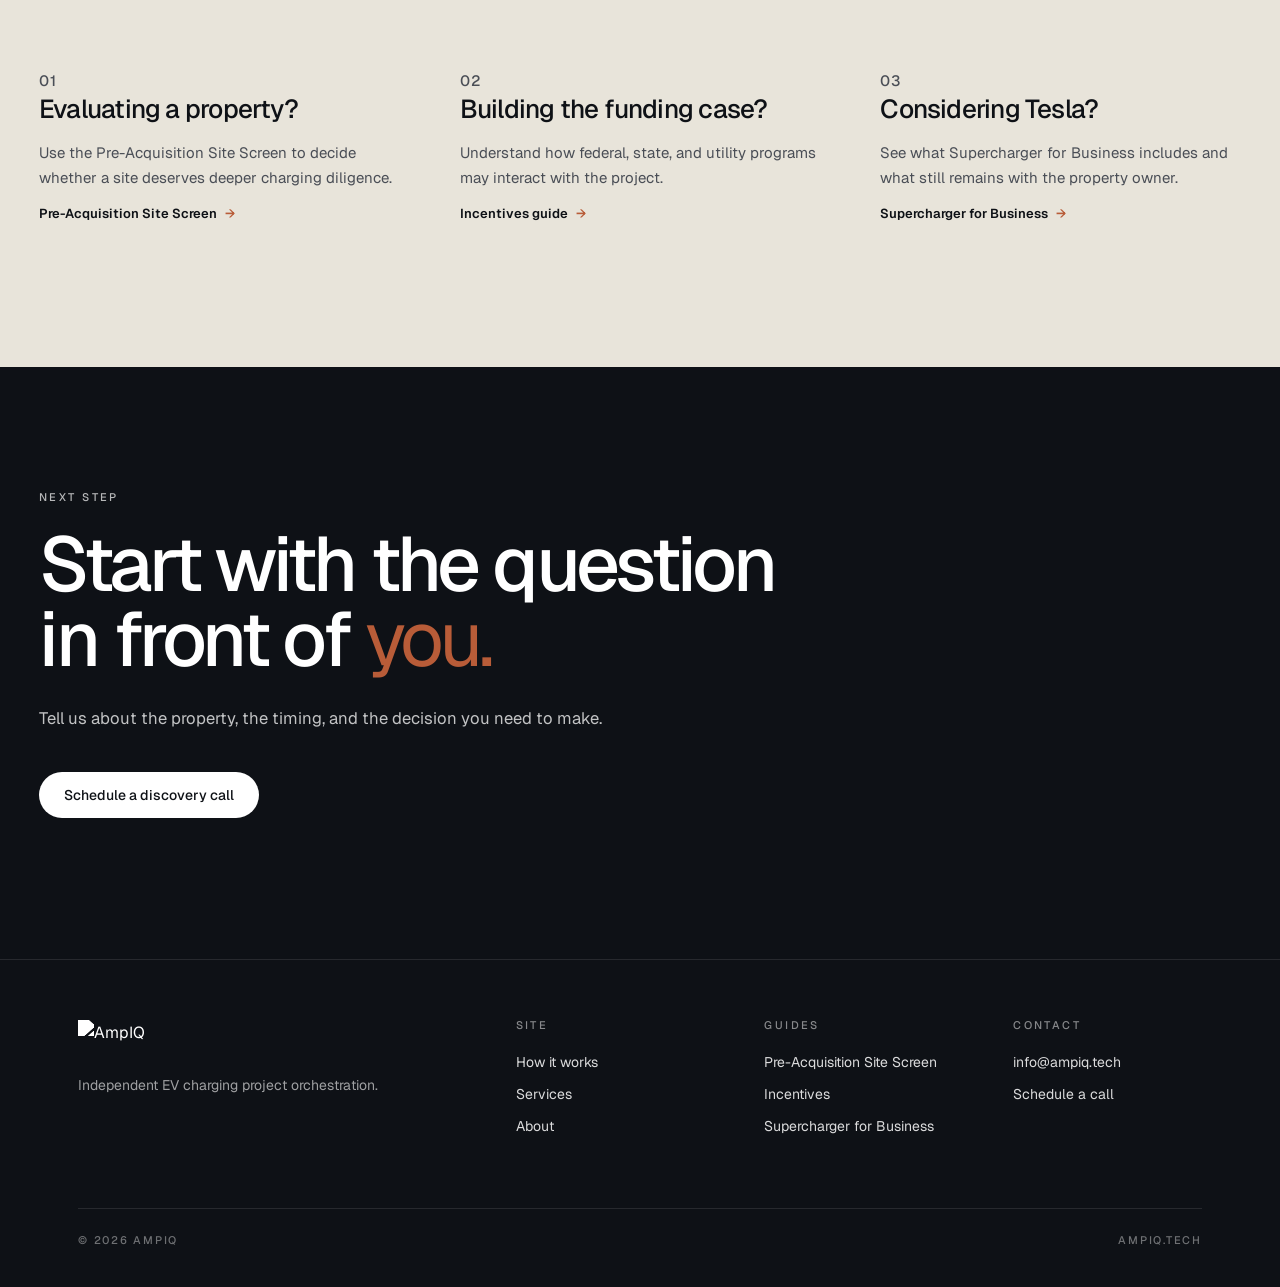
==== commit b1c32f01: "Refine Site Structure and Homepage" ====
--- a/index.html
+++ b/index.html
@@ -26,10 +26,9 @@
     <nav class="site-nav" aria-label="Primary navigation">
       <a class="brand" href="/" aria-label="AmpIQ home"><img src="assets/ampiq-logo.png" alt="AmpIQ"></a>
       <div class="nav-links">
-        <a href="#services">Services</a>
-        <a href="incentives.html">Incentives</a>
-        <a href="tesla-supercharger-for-business.html">Tesla</a>
-        <a href="#about">About</a>
+        <a href="#orchestrator">How it works</a>
+        <a href="services.html">Services</a>
+        <a href="about.html">About</a>
       </div>
       <a class="nav-schedule" href="https://cal.com/zakwinnick/ampiq" target="_blank" rel="noopener">Schedule</a>
       <button class="nav-toggle" type="button" data-menu-toggle aria-label="Open menu" aria-expanded="false"><span></span><span></span><span></span></button>
@@ -38,24 +37,26 @@
 
   <aside class="mobile-menu" data-mobile-menu aria-label="Mobile navigation">
     <p class="kicker kicker--light">Menu</p>
-    <a href="#services">Services</a>
-    <a href="incentives.html">Incentives</a>
-    <a href="tesla-supercharger-for-business.html">Tesla</a>
-    <a href="#about">About</a>
+    <a href="#orchestrator">How it works</a>
+    <a href="services.html">Services</a>
+    <a href="about.html">About</a>
     <a class="pill pill--solid" href="https://cal.com/zakwinnick/ampiq" target="_blank" rel="noopener">Schedule a discovery call</a>
   </aside>
 
   <main class="page">
-    <section class="photo-panel photo-panel--hero">
+    <section class="photo-panel photo-panel--hero photo-panel--home">
       <img src="assets/home-questions-bg.webp" alt="A person connecting an electric vehicle at a home charger" style="object-position:center 40%">
       <div class="photo-panel__content">
-        <p class="kicker kicker--light">Independent EV charging advisory</p>
-        <h1 class="display">Parking,<br>revalued.</h1>
-        <p class="lede lede--light">Adding EV charging is a six-figure decision in a field you never planned to master. We plan, coordinate, and oversee the whole project, aligned to your property.</p>
-        <div class="button-row">
-          <a class="pill pill--solid" href="https://cal.com/zakwinnick/ampiq" target="_blank" rel="noopener">Schedule a discovery call</a>
-          <a class="pill pill--ghost" href="#orchestrator">How it works</a>
+        <div class="hero-copy">
+          <p class="kicker kicker--light">Independent EV charging advisory</p>
+          <h1 class="display">Parking,<br>revalued.</h1>
+          <p class="lede lede--light">Adding EV charging is a six-figure decision in a field you never planned to master. We plan, coordinate, and oversee the whole project, aligned to your property.</p>
+          <div class="button-row">
+            <a class="pill pill--solid" href="https://cal.com/zakwinnick/ampiq" target="_blank" rel="noopener">Schedule a discovery call</a>
+            <a class="pill pill--ghost" href="#orchestrator">How it works</a>
+          </div>
         </div>
+        <div class="hero-watermark" aria-hidden="true"><img src="assets/ampiq-icon.png" alt=""></div>
       </div>
     </section>
 
@@ -64,9 +65,8 @@
       <div class="split-panel__copy">
         <p class="kicker kicker--light">The orchestrator</p>
         <h2 class="display display--panel">One partner runs the whole project.</h2>
-        <p class="copy copy--light">A charging project means juggling hardware reps, electricians, permit offices, utility paperwork, incentive applications, and software vendors, each with its own timeline and agenda. Every gap between them becomes your problem.</p>
-        <p class="copy copy--light">Think of us as the producer. We assemble every piece, run point across all of them, and stay accountable through launch, and ongoing if you want it.</p>
-        <a class="arrow-link" href="#services"><span>See what we handle</span><span aria-hidden="true">→</span></a>
+        <p class="copy copy--light">A charging project crosses equipment, electrical work, permits, utility coordination, incentives, and software. We connect those pieces into one plan and remain accountable for moving it forward.</p>
+        <a class="arrow-link" href="services.html"><span>See what we handle</span><span aria-hidden="true">→</span></a>
       </div>
     </section>
 
@@ -77,93 +77,39 @@
             <p class="kicker">What we handle</p>
             <h2 class="display display--section">Complexity, off your plate.</h2>
           </div>
-          <p class="lede">From the first conversation to live chargers. Bring us in for one decision, or the whole program.</p>
+          <p class="lede">Start with one decision, or bring us in to coordinate the full project.</p>
         </div>
         <div class="service-grid">
-          <article class="service"><div class="service__number">01</div><div><h3>Pre-acquisition site screen</h3><p>Before you buy, lease, or commit to a property, we give you a desk-based first answer on whether EV charging is worth pursuing.</p><a class="service__link" href="site-screen.html">Explore the site screen <span aria-hidden="true">→</span></a></div></article>
-          <article class="service"><div class="service__number">02</div><div><h3>Site assessment</h3><p>We assess existing electrical capacity, parking flow, utility requirements, and permitting realities so the project starts from facts.</p></div></article>
-          <article class="service"><div class="service__number">03</div><div><h3>System design</h3><p>We recommend the right mix of Level 2 and DC fast charging, network software, and phased rollout for your property, your budget, and your long-term plan.</p></div></article>
-          <article class="service"><div class="service__number">04</div><div><h3>Incentive capture</h3><p>We identify the federal, state, and utility programs your project qualifies for, and help manage the applications based on current program availability.</p></div></article>
-          <article class="service"><div class="service__number">05</div><div><h3>Procurement and install</h3><p>We source through our partner networks, align contractors, and stay involved through commissioning.</p></div></article>
-          <article class="service"><div class="service__number">06</div><div><h3>Handoff or management</h3><p>Take a turnkey system you fully own, or keep us on for monitoring, maintenance coordination, and uptime.</p></div></article>
+          <article class="service"><div class="service__number">01</div><div><h3>Feasibility and assessment</h3><p>Screen the property, establish the site realities, and identify what still needs field or utility confirmation.</p><a class="service__link" href="services.html#assessment">See the assessment scope <span aria-hidden="true">→</span></a></div></article>
+          <article class="service"><div class="service__number">02</div><div><h3>Strategy and design</h3><p>Right-size the use case, charging levels, equipment approach, phasing, and engineering scope.</p><a class="service__link" href="services.html#planning">See planning services <span aria-hidden="true">→</span></a></div></article>
+          <article class="service"><div class="service__number">03</div><div><h3>Incentive coordination</h3><p>Verify potentially applicable programs and coordinate applications with the project schedule.</p><a class="service__link" href="services.html#incentive-coordination">See incentive coordination <span aria-hidden="true">→</span></a></div></article>
+          <article class="service"><div class="service__number">04</div><div><h3>Procurement</h3><p>Compare equipment and network options against the property, intended use, and project requirements.</p><a class="service__link" href="services.html#procurement">See procurement support <span aria-hidden="true">→</span></a></div></article>
+          <article class="service"><div class="service__number">05</div><div><h3>Delivery oversight</h3><p>Coordinate permitting, utility work, contractors, construction, and installation as one delivery path.</p><a class="service__link" href="services.html#procurement">See delivery oversight <span aria-hidden="true">→</span></a></div></article>
+          <article class="service"><div class="service__number">06</div><div><h3>Launch and management</h3><p>Commission, hand off, and support ongoing administration, maintenance coordination, and performance.</p><a class="service__link" href="services.html#operations">See operating support <span aria-hidden="true">→</span></a></div></article>
         </div>
+        <a class="arrow-link" href="services.html"><span>Explore all services</span><span aria-hidden="true">→</span></a>
       </div>
     </section>
 
-    <section class="section section--paper-alt">
+    <section class="section section--paper-alt" id="guides">
       <div class="section-inner">
-        <div style="max-width:900px">
-          <p class="kicker">The questions you are really asking</p>
-          <h2 class="display display--section">We answer the scary questions before you ask them.</h2>
+        <div class="section-header">
+          <div><p class="kicker">Guides</p><h2 class="display display--section">Start with the decision you are making.</h2></div>
+          <p class="lede">These focused guides explain three common starting points before a full project scope is clear.</p>
         </div>
-        <div class="question-grid" style="margin-top:clamp(4rem,7vw,6rem)">
-          <article class="question"><h3>Can this site even work?</h3><p>Before you spend on engineering or equipment, we identify the likely constraints, the unanswered questions, and the right next diligence step.</p></article>
-          <article class="question"><h3>What if there are no incentives for my property?</h3><p>We identify every federal, state, and utility program you qualify for, and tell you the real picture before you decide to move forward.</p></article>
-          <article class="question"><h3>What if I pick the wrong hardware?</h3><p>We are hardware-agnostic. We recommend what fits your site, your budget, and your long-term plan, not whatever one vendor is selling this quarter.</p></article>
-          <article class="question"><h3>What if the chargers sit unused?</h3><p>We right-size the project to your actual demand, and can manage the network afterward to keep utilization and uptime where they should be.</p></article>
+        <div class="three-up">
+          <article><p class="three-up__number">01</p><h3>Evaluating a property?</h3><p>Use the Pre-Acquisition Site Screen to decide whether a site deserves deeper charging diligence.</p><a class="service__link" href="site-screen.html">Pre-Acquisition Site Screen <span aria-hidden="true">→</span></a></article>
+          <article><p class="three-up__number">02</p><h3>Building the funding case?</h3><p>Understand how federal, state, and utility programs may interact with the project.</p><a class="service__link" href="incentives.html">Incentives guide <span aria-hidden="true">→</span></a></article>
+          <article><p class="three-up__number">03</p><h3>Considering Tesla?</h3><p>See what Supercharger for Business includes and what still remains with the property owner.</p><a class="service__link" href="tesla-supercharger-for-business.html">Supercharger for Business <span aria-hidden="true">→</span></a></article>
         </div>
-        <p class="pull-line">You should not have to guess your way through a six-figure decision. <strong>We give you the answers first.</strong></p>
-      </div>
-    </section>
-
-    <section class="split-panel split-panel--media-right">
-      <div class="split-panel__copy">
-        <p class="kicker kicker--light">How incentives work</p>
-        <h2 class="display display--panel">One rebate is a discount. The stack changes the decision.</h2>
-        <p class="copy copy--light">Federal, state, and utility programs can stack on the same project. Capturing all three is often the difference between one that barely pencils out, and one that largely pays for itself.</p>
-        <a class="arrow-link" href="incentives.html"><span>See how stacking works</span><span aria-hidden="true">→</span></a>
-      </div>
-      <div class="split-panel__media"><img src="assets/incentives-hero-grid.webp" alt="Transmission towers at sunset" loading="lazy"></div>
-    </section>
-
-    <section class="photo-panel photo-panel--tall photo-panel--tesla">
-      <img src="assets/tesla-opinion-charging.webp" alt="A Tesla charging at a Supercharger" loading="lazy" style="object-position:center 35%">
-      <div class="photo-panel__content">
-        <p class="kicker kicker--light">Tesla Supercharger for Business</p>
-        <h2 class="display display--panel">An honest second opinion.</h2>
-        <p class="lede lede--light">Tesla now lets you purchase Superchargers for your property, set pricing, and use Tesla's network operations and service. It can be a strong opportunity, or the wrong fit for your site. We run the numbers without a sales agenda.</p>
-        <a class="arrow-link" href="tesla-supercharger-for-business.html"><span>Read the guide</span><span aria-hidden="true">→</span></a>
-      </div>
-    </section>
-
-    <section class="property-grid" aria-label="Property types">
-      <article class="property"><img src="assets/property-residential.webp" alt="Residential property at dusk" loading="lazy" style="object-position:center 60%"><div class="property__content"><p class="kicker">Residential &amp; hospitality</p><h3>Guest and resident charging</h3><p>Multifamily · HOA · Hotels · Resorts</p></div></article>
-      <article class="property"><img src="assets/property-commercial.webp" alt="Commercial parking structure beside an office building" loading="lazy" style="object-position:center 72%"><div class="property__content"><p class="kicker">Commercial</p><h3>Destinations and everyday traffic</h3><p>Retail · Office · Healthcare · Education</p></div></article>
-      <article class="property"><img src="assets/property-fleet.webp" alt="Fleet vehicles parked in a depot" loading="lazy"><div class="property__content"><p class="kicker">Public &amp; fleet</p><h3>Heavier-duty operating needs</h3><p>Municipalities · Agencies · Fleet operators</p></div></article>
-    </section>
-
-    <section class="section section--paper">
-      <div class="section-inner">
-        <div style="max-width:900px; margin-bottom:clamp(4rem,7vw,6rem)">
-          <p class="kicker">Why AmpIQ</p>
-          <h2 class="display display--section">The advisor you hire so you do not get taken advantage of.</h2>
-          <p class="lede">Most charging guidance is attached to a product. Our advice is built to protect project quality, long-term flexibility, and your control.</p>
-        </div>
-        <div class="principle-grid">
-          <article class="principle"><p class="principle__number">01</p><h3>Hardware-agnostic</h3><p>The right fit for your site and business model, not a single manufacturer's catalog.</p></article>
-          <article class="principle"><p class="principle__number">02</p><h3>Single point of contact</h3><p>One accountable partner across hardware, electricians, permits, utility, and software.</p></article>
-          <article class="principle"><p class="principle__number">03</p><h3>Ownership-first</h3><p>You keep the equipment, the revenue, the customer experience, and the data.</p></article>
-          <article class="principle"><p class="principle__number">04</p><h3>Incentive fluency</h3><p>Project economics often hinge on incentive timing and stackability, and we account for that early.</p></article>
-          <article class="principle"><p class="principle__number">05</p><h3>Operational point of view</h3><p>Our advice is shaped by what happens after launch: uptime, maintenance, and site performance.</p></article>
-          <article class="principle"><p class="principle__number">06</p><h3>Flexible engagement</h3><p>Bring us in for a single decision, a full project, or support after the chargers are already in.</p></article>
-        </div>
-      </div>
-    </section>
-
-    <section class="photo-panel photo-panel--quote" id="about">
-      <img src="assets/tesla-hero-night.webp" alt="Tesla Superchargers at night" loading="lazy">
-      <div class="photo-panel__content">
-        <p class="kicker kicker--light">About AmpIQ</p>
-        <blockquote class="quote">“Built from the operator side of EV charging, not the pitch-deck side.”</blockquote>
-        <p class="copy copy--light">AmpIQ exists to give property owners a clearer, more trustworthy way to add EV charging. The market is crowded with companies selling their own stack. We represent the owner, simplify the execution path, and keep the final system aligned with the property long after installation day.</p>
       </div>
     </section>
 
     <section class="section section--ink">
       <div class="section-inner">
         <p class="kicker kicker--light">Next step</p>
-        <h2 class="display">Bring the project into focus <span class="accent">before</span> you buy hardware.</h2>
-        <p class="lede lede--light">Book a discovery call to walk through your property, your timeline, and the questions that matter most. No commitment, no sales pressure.</p>
+        <h2 class="display">Start with the question in front of <span class="accent">you.</span></h2>
+        <p class="lede lede--light">Tell us about the property, the timing, and the decision you need to make.</p>
         <div class="button-row"><a class="pill pill--solid" href="https://cal.com/zakwinnick/ampiq" target="_blank" rel="noopener">Schedule a discovery call</a></div>
       </div>
     </section>
@@ -172,9 +118,9 @@
   <footer class="site-footer">
     <div class="shell">
       <div class="footer-grid">
-        <div class="footer-brand"><img src="assets/ampiq-logo.png" alt="AmpIQ"><p>The independent partner who plans, coordinates, and oversees your EV charging project, from first question to live chargers.</p></div>
-        <nav class="footer-nav" aria-label="Site"><p class="kicker">Site</p><a href="#orchestrator">What we do</a><a href="#services">Services</a><a href="#about">About</a></nav>
-        <nav class="footer-nav" aria-label="Guides"><p class="kicker">Guides</p><a href="site-screen.html">Pre-Acquisition Site Screen</a><a href="incentives.html">Incentives</a><a href="tesla-supercharger-for-business.html">Tesla for Business</a></nav>
+        <div class="footer-brand"><img src="assets/ampiq-logo.png" alt="AmpIQ"><p>Independent EV charging project orchestration.</p></div>
+        <nav class="footer-nav" aria-label="Site"><p class="kicker">Site</p><a href="#orchestrator">How it works</a><a href="services.html">Services</a><a href="about.html">About</a></nav>
+        <nav class="footer-nav" aria-label="Guides"><p class="kicker">Guides</p><a href="site-screen.html">Pre-Acquisition Site Screen</a><a href="incentives.html">Incentives</a><a href="tesla-supercharger-for-business.html">Supercharger for Business</a></nav>
         <nav class="footer-nav" aria-label="Contact"><p class="kicker">Contact</p><a data-user="info" data-domain="ampiq.tech" href="mailto:info@ampiq.tech">info@ampiq.tech</a><a href="https://cal.com/zakwinnick/ampiq" target="_blank" rel="noopener">Schedule a call</a></nav>
       </div>
       <div class="footer-bottom"><span>© <span data-year>2026</span> AmpIQ</span><span>ampiq.tech</span></div>
--- a/assets/styles.css
+++ b/assets/styles.css
@@ -86,6 +86,7 @@
 .photo-panel--quote { min-height: min(80svh, 780px); }
 .photo-panel > img { position: absolute; inset: 0; width: 100%; height: 100%; max-width: none; object-fit: cover; z-index: -2; }
 .photo-panel::after { content: ""; position: absolute; inset: 0; z-index: -1; background: linear-gradient(180deg, rgba(0,0,0,.35) 0%, rgba(0,0,0,.15) 40%, rgba(0,0,0,.78) 100%), linear-gradient(90deg, rgba(0,0,0,.45), transparent 45%); }
+.photo-panel--home::after { background: linear-gradient(180deg, rgba(0,0,0,.5) 0%, rgba(0,0,0,.35) 40%, rgba(0,0,0,.82) 100%), linear-gradient(90deg, rgba(0,0,0,.55), rgba(0,0,0,.4)); }
 .photo-panel--tesla::after { background: linear-gradient(180deg, rgba(0,0,0,.3) 0%, rgba(0,0,0,.15) 40%, rgba(0,0,0,.85) 100%), linear-gradient(90deg, rgba(0,0,0,.36), transparent 42%); }
 .photo-panel--quote::after { background: linear-gradient(180deg, rgba(0,0,0,.55), rgba(0,0,0,.35) 40%, rgba(0,0,0,.9)); }
 .photo-panel--opinion { align-items: center; }
@@ -94,6 +95,11 @@
 .photo-panel:not(.photo-panel--opinion) .photo-panel__content { padding-bottom: clamp(4rem, 5vw, 4.5rem); }
 .photo-panel__content .display { max-width: 12ch; }
 .photo-panel__content .lede { max-width: 38rem; }
+.photo-panel--home { align-items: center; }
+.photo-panel--home .photo-panel__content { position: relative; z-index: 1; display: grid; grid-template-columns: minmax(0, 38rem) clamp(18rem, 25vw, 27rem); align-items: center; justify-content: center; gap: clamp(7rem, 12vw, 14rem); text-align: left; }
+.hero-copy { min-width: 0; }
+.hero-watermark { width: 100%; opacity: .09; pointer-events: none; }
+.hero-watermark img { width: 100%; height: auto; filter: brightness(0) invert(1); }
 
 .split-panel { display: grid; grid-template-columns: repeat(2, minmax(0, 1fr)); min-height: 720px; background: var(--ink); }
 .split-panel__media { position: relative; min-height: 500px; overflow: hidden; }
@@ -107,6 +113,7 @@
 .section-header .lede { max-width: 33rem; margin-bottom: .25rem; }
 .service-grid { display: grid; grid-template-columns: repeat(2, minmax(0, 1fr)); column-gap: 5rem; }
 .service { display: grid; grid-template-columns: 48px minmax(0, 1fr); gap: 1.5rem; padding: 2.5rem 0; border-top: 1px solid var(--line); }
+.service[id] { scroll-margin-top: 7rem; }
 .service:nth-last-child(-n+2) { border-bottom: 1px solid var(--line); }
 .service__number, .principle__number { color: var(--accent); font-size: .9375rem; font-weight: 500; letter-spacing: .06em; }
 .service h3, .principle h3 { margin: 0 0 .75rem; font-size: 1.625rem; font-weight: 500; letter-spacing: -.03em; line-height: 1.15; }
@@ -221,6 +228,8 @@
   .split-panel__media { min-height: min(78vw, 520px); }
   .split-panel--media-right .split-panel__copy { order: initial; }
   .split-panel__copy { min-height: 0; padding: 4.5rem var(--gutter); }
+  .photo-panel--home .photo-panel__content { grid-template-columns: minmax(0, 1fr) clamp(7rem, 20vw, 10rem); gap: clamp(2.5rem, 8vw, 4.5rem); }
+  .hero-watermark { opacity: .07; }
   .split-panel__copy--divider { border-top: 1px solid var(--white-line); border-left: 0; }
   .service-grid, .question-grid { grid-template-columns: 1fr; gap: 0; }
   .service:nth-last-child(-n+2) { border-bottom: 0; }
